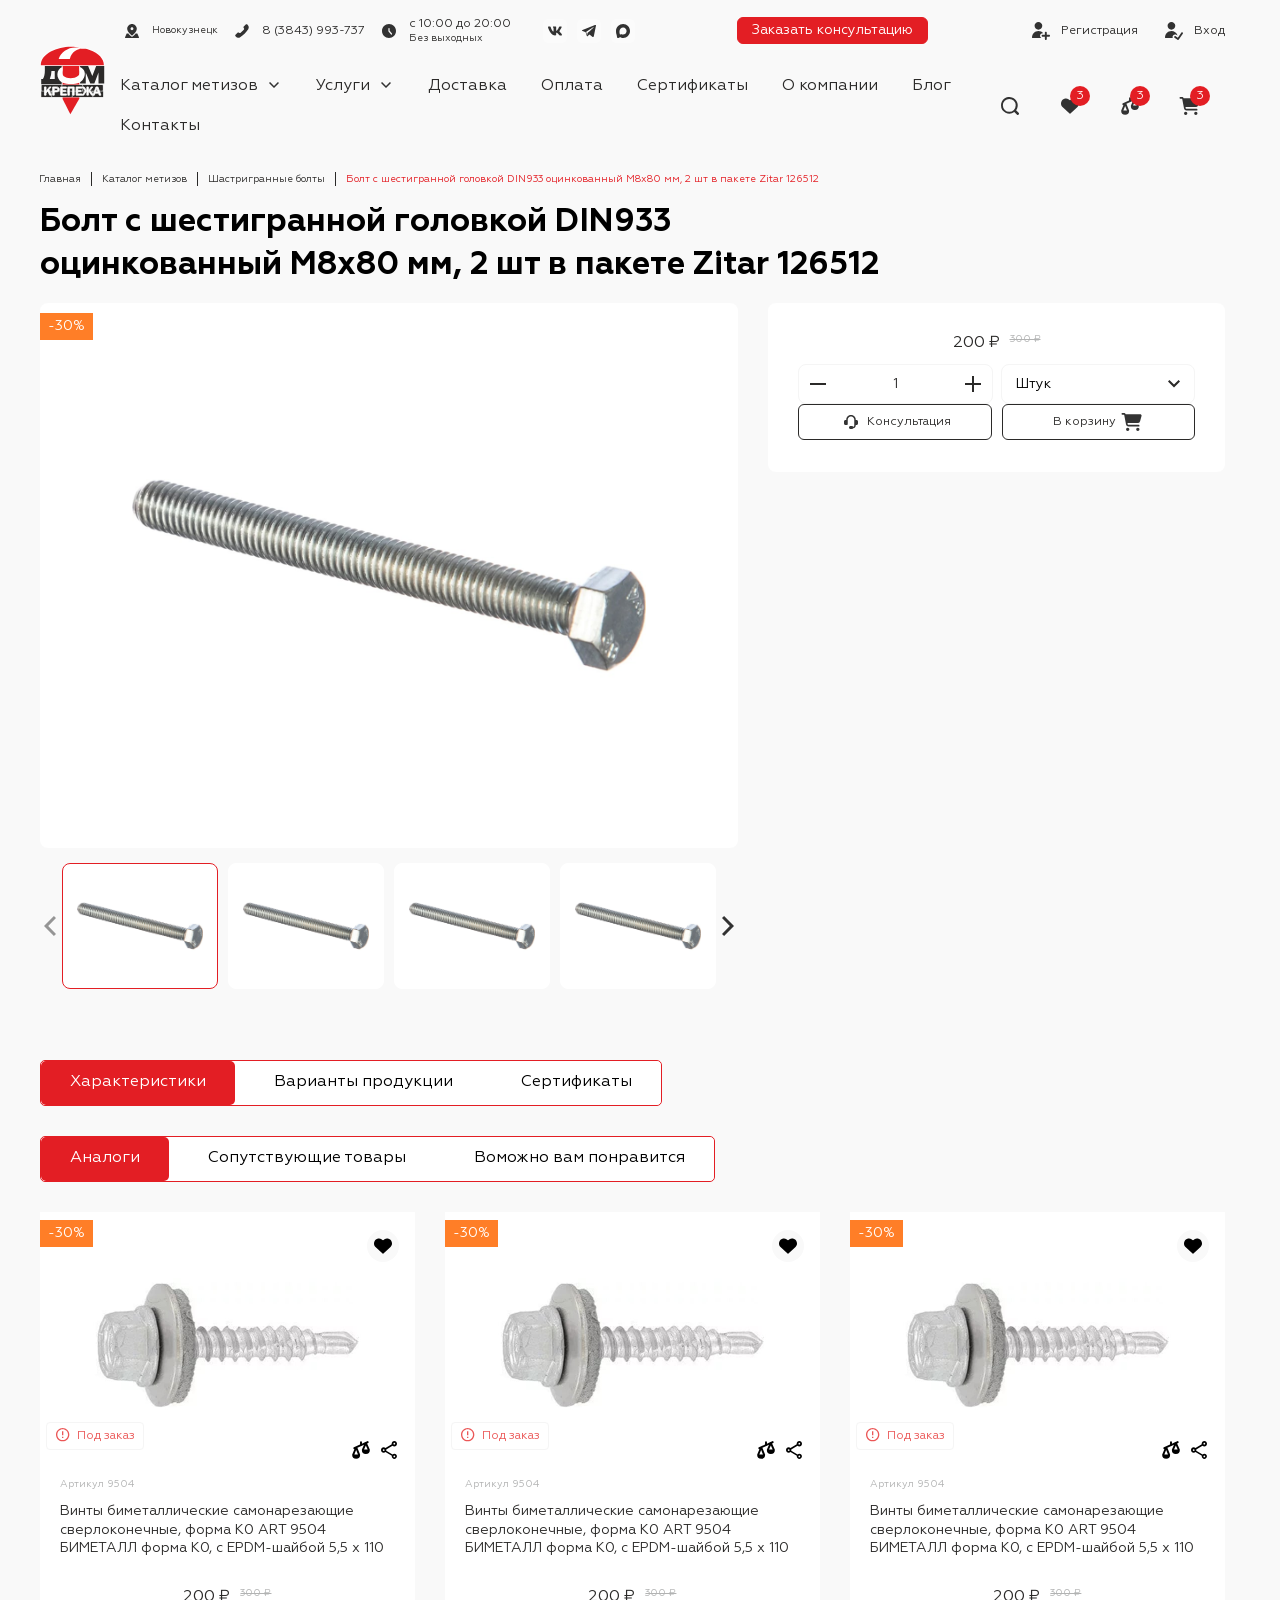
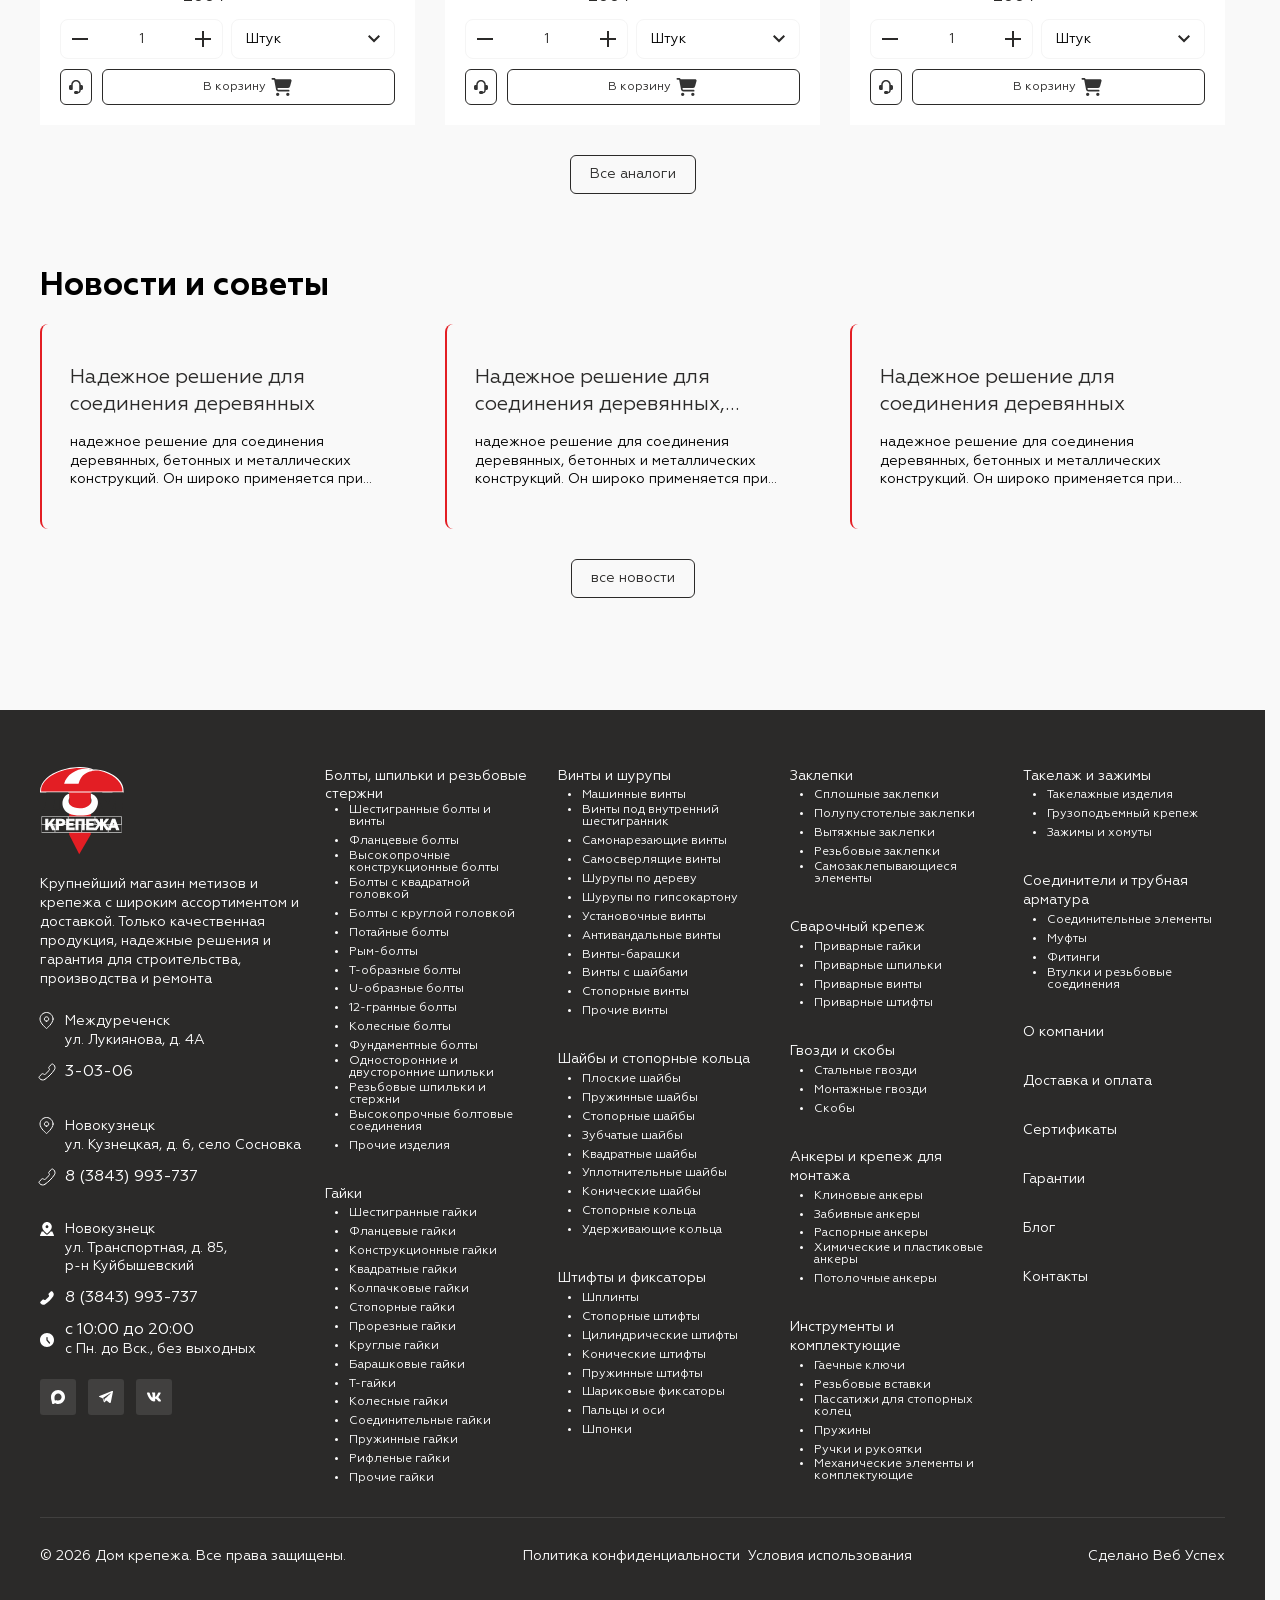
==== card.html @ bb90e8ca "add" ====
<!DOCTYPE html>
<html lang="ru">
    <head>
        <title>Главная</title>
        <meta http-equiv="X-UA-Compatible" content="IE=edge" />
        <meta charset="utf-8" />
        <meta name="keywords" content="" />
        <meta name="description" content="" />
        <meta name="author" content="" />
        <meta name="viewport" content="width=device-width, initial-scale=1.0" />
        <link rel="stylesheet" href="./css/reset.css" />
        <link rel="stylesheet" href="./css/fancybox.css" />
        <link rel="stylesheet" href="./css/swiper-bundle.min.css" />
        <link rel="stylesheet" href="./css/nouislider.min.css" />

        <script src="./js/nouislider.min.js" defer></script>
        <script src="./js/swiper-bundle.min.js" defer></script>
        <script src="./js/inputmask.min.js" defer></script>
        <script src="./js/filter.js" defer></script>
        <script src="./js/counter.js" defer></script>
        <script src="./js/fancybox.umd.js" defer></script>
        <script src="./js/scripts.js" defer></script>
        <link rel="stylesheet" href="./css/style.css" />
    </head>
    <body>
        <!-- wrap -->
        <div class="wrap">
            <!-- header -->
            <header class="header">
                <div class="inner-wrap">
                    <div class="logo-inner-wrap">
                        <a href="" class="logo">
                            <img src="./img/logo.svg" alt="" />
                        </a>
                    </div>
                    <div class="header-panel-wrap">
                        <div class="panel-top-wrap">
                            <div class="contacts-inner-wrap">
                                <div class="contact-wrap">
                                    <a href="" class="btn-contact">
                                        <div class="button-ico">
                                            <img
                                                src="data:image/svg+xml,%3csvg%20width='24'%20height='14'%20viewBox='-4%200%2024%2014'%20fill='none'%20xmlns='http://www.w3.org/2000/svg'%3e%3cpath%20fill-rule='evenodd'%20clip-rule='evenodd'%20d='M8.00013%200C10.6217%200%2012.8062%202.18456%2012.8062%204.8061C12.8062%205.66169%2012.5121%206.50548%2012.1011%207.26998C11.6885%208.03746%2011.1423%208.75405%2010.5997%209.36412C10.056%209.97539%209.50667%2010.49%209.07866%2010.8536C8.86488%2011.0352%208.67776%2011.1822%208.53349%2011.2863C8.46226%2011.3377%208.3955%2011.3829%208.33788%2011.4175C8.30984%2011.4343%208.27567%2011.4537%208.23934%2011.4705C8.22125%2011.4788%208.19523%2011.49%208.16418%2011.4999C8.13976%2011.5077%208.07871%2011.526%208.00013%2011.526C7.92086%2011.526%207.85933%2011.5074%207.83484%2011.4995C7.80363%2011.4894%207.7775%2011.4781%207.75939%2011.4697C7.72298%2011.4527%207.68878%2011.4332%207.66075%2011.4162C7.60315%2011.3813%207.53642%2011.3357%207.46522%2011.2839C7.32105%2011.1791%207.13401%2011.0311%206.92034%2010.8483C6.49255%2010.4825%205.94347%209.96523%205.40006%209.35232C4.85773%208.74064%204.31181%208.0234%203.89933%207.25772C3.48862%206.49532%203.19403%205.65498%203.19403%204.8061C3.19403%202.18456%205.37859%200%208.00013%200ZM8.00013%206.24146C7.2074%206.24146%206.56476%205.59883%206.56476%204.8061C6.56476%204.01337%207.2074%203.37073%208.00013%203.37073C8.79286%203.37073%209.43549%204.01337%209.43549%204.8061C9.43549%205.59883%208.79286%206.24146%208.00013%206.24146ZM11.0993%2010.1571C11.2838%209.94972%2011.4684%209.73242%2011.6496%209.50667H12.0713H12.9927C13.1927%209.50667%2013.3735%209.62587%2013.4523%209.80971L14.95%2013.3045C15.0162%2013.459%2015.0004%2013.6364%2014.9079%2013.7767C14.8154%2013.917%2014.6585%2014.0014%2014.4905%2014.0014H1.50977C1.3417%2014.0014%201.18487%2013.917%201.09235%2013.7767C0.999825%2013.6364%200.983988%2013.459%201.0502%2013.3045L2.54796%209.80971C2.62675%209.62587%202.80752%209.50667%203.00754%209.50667H3.92887H4.36287C4.53994%209.72715%204.7202%209.93965%204.90029%2010.1427C5.56182%2010.8889%206.23036%2011.5188%206.75083%2011.9638C7.01085%2012.1862%207.23751%2012.3655%207.41111%2012.4917C7.497%2012.5542%207.57588%2012.608%207.64264%2012.6484C7.67525%2012.6682%207.71328%2012.6898%207.75272%2012.7082C7.77236%2012.7174%207.79979%2012.7292%207.8321%2012.7396C7.85771%2012.7479%207.92013%2012.7667%208.00007%2012.7667C8.07934%2012.7667%208.14128%2012.7482%208.1668%2012.7401C8.19896%2012.7298%208.22629%2012.7181%208.24589%2012.709C8.28526%2012.6908%208.32326%2012.6694%208.35588%2012.6498C8.42266%2012.6097%208.50155%2012.5563%208.5875%2012.4943C8.76119%2012.369%208.98795%2012.191%209.24807%2011.97C9.76874%2011.5277%2010.4376%2010.9011%2011.0993%2010.1571Z'%20fill='%23E31E24'/%3e%3c/svg%3e"
                                                alt=""
                                            />
                                        </div>
                                        <div class="button-title button-title-small">
                                            Новокузнецк
                                            <span class="button-title-info">
                                                ул. Транспортная, д. 85, р-н Куйбышевский
                                            </span>
                                        </div>
                                    </a>
                                </div>
                                <div class="contact-wrap">
                                    <a href="tel:83843993737" class="btn-contact">
                                        <div class="button-ico">
                                            <img
                                                src="data:image/svg+xml,%3csvg%20width='24'%20height='24'%20viewBox='-4%20-4%2024%2024'%20fill='none'%20xmlns='http://www.w3.org/2000/svg'%3e%3cg%20clip-path='url(%23clip0_86_3710)'%3e%3cpath%20d='M6.16951%2014.2407C5.52896%2014.654%204.76565%2014.8341%204.00793%2014.7507C3.25021%2014.6674%202.54429%2014.3257%202.00888%2013.7831L1.54081%2013.3254C1.3356%2013.1155%201.2207%2012.8336%201.2207%2012.5401C1.2207%2012.2465%201.3356%2011.9646%201.54081%2011.7547L3.52751%209.78885C3.73565%209.58429%204.0158%209.46967%204.30763%209.46967C4.59946%209.46967%204.87961%209.58429%205.08775%209.78885C5.29765%209.99405%205.57953%2010.1089%205.87307%2010.1089C6.16661%2010.1089%206.44849%209.99405%206.65839%209.78885L9.77886%206.66837C9.88296%206.56579%209.96562%206.44353%2010.022%206.30871C10.0785%206.17389%2010.1075%206.0292%2010.1075%205.88305C10.1075%205.7369%2010.0785%205.59221%2010.022%205.45739C9.96562%205.32257%209.88296%205.20032%209.77886%205.09773C9.57431%204.88959%209.45969%204.60944%209.45969%204.31761C9.45969%204.02579%209.57431%203.74563%209.77886%203.53749L11.7551%201.56119C11.965%201.35599%2012.2469%201.24109%2012.5405%201.24109C12.834%201.24109%2013.1159%201.35599%2013.3258%201.56119L13.7834%202.02927C14.326%202.56468%2014.6677%203.27059%2014.7511%204.02831C14.8344%204.78603%2014.6544%205.54934%2014.2411%206.1899C12.0879%209.36314%209.3483%2012.0957%206.16951%2014.2407Z'%20fill='%23E31E24'/%3e%3c/g%3e%3cdefs%3e%3cclipPath%20id='clip0_86_3710'%3e%3crect%20width='14'%20height='14'%20fill='white'%20transform='translate(1%201)'/%3e%3c/clipPath%3e%3c/defs%3e%3c/svg%3e"
                                                alt=""
                                            />
                                        </div>
                                        <div class="button-title">8 (3843) 993-737</div>
                                    </a>
                                </div>
                                <div class="contact-wrap cnt-shedule">
                                    <a href="" class="btn-contact">
                                        <div class="button-ico">
                                            <img
                                                src="data:image/svg+xml,%3csvg%20width='24'%20height='24'%20viewBox='-4%20-4%2024%2024'%20fill='none'%20xmlns='http://www.w3.org/2000/svg'%3e%3cg%20clip-path='url(%23clip0_86_3716)'%3e%3cpath%20fill-rule='evenodd'%20clip-rule='evenodd'%20d='M8%2015C11.866%2015%2015%2011.866%2015%208C15%204.13401%2011.866%201%208%201C4.13401%201%201%204.13401%201%208C1%2011.866%204.13401%2015%208%2015ZM8.625%205.5C8.625%205.15482%208.34518%204.875%208%204.875C7.65482%204.875%207.375%205.15482%207.375%205.5V8C7.375%208.14621%207.42626%208.28779%207.51986%208.40012L10.0199%2011.4001C10.2408%2011.6653%2010.6349%2011.7011%2010.9001%2011.4801C11.1653%2011.2592%2011.2011%2010.8651%2010.9801%2010.5999L8.625%207.77372V5.5Z'%20fill='%23E31E24'/%3e%3c/g%3e%3cdefs%3e%3cclipPath%20id='clip0_86_3716'%3e%3crect%20width='14'%20height='14'%20fill='white'%20transform='translate(1%201)'/%3e%3c/clipPath%3e%3c/defs%3e%3c/svg%3e"
                                                alt=""
                                            />
                                        </div>
                                        <div class="button-title">
                                            с 10:00 до 20:00
                                            <span class="button-title-info">Без выходных</span>
                                        </div>
                                    </a>
                                </div>
                                <div class="soc-wrap">
                                    <a href="" class="btn-action-ico button-soc">
                                        <img
                                            src="data:image/svg+xml,%3csvg%20width='24'%20height='24'%20viewBox='0%200%2024%2024'%20fill='none'%20xmlns='http://www.w3.org/2000/svg'%3e%3cpath%20fill-rule='evenodd'%20clip-rule='evenodd'%20d='M18.6788%208.1094C18.7762%207.75816%2018.6788%207.5%2018.2156%207.5H16.684C16.2945%207.5%2016.1151%207.72299%2016.0177%207.96895C16.0177%207.96895%2015.2388%2010.0239%2014.1354%2011.3587C13.7784%2011.7452%2013.6162%2011.868%2013.4214%2011.868C13.3241%2011.868%2013.1832%2011.7452%2013.1832%2011.3939V8.1094C13.1832%207.68782%2013.0702%207.5%2012.7456%207.5H10.3387C10.0954%207.5%209.94906%207.69563%209.94906%207.88108C9.94906%208.28075%2010.5007%208.37288%2010.5575%209.49693V11.9384C10.5575%2012.4737%2010.4683%2012.5708%2010.2735%2012.5708C9.75433%2012.5708%208.49141%2010.5065%207.74223%208.14457C7.59542%207.68545%207.44817%207.5%207.05673%207.5H5.52512C5.08752%207.5%205%207.72299%205%207.96895C5%208.40805%205.51932%2010.5861%207.41775%2013.4665C8.68352%2015.4335%2010.4665%2016.5%2012.0892%2016.5C13.0628%2016.5%2013.1832%2016.2632%2013.1832%2015.8552V14.3684C13.1832%2013.8947%2013.2754%2013.8002%2013.5836%2013.8002C13.8109%2013.8002%2014.2003%2013.9232%2015.109%2014.8716C16.1475%2015.9955%2016.3186%2016.5%2016.9028%2016.5H18.4344C18.872%2016.5%2019.0908%2016.2632%2018.9645%2015.7957C18.8265%2015.3299%2018.3307%2014.6542%2017.6727%2013.8529C17.3158%2013.3962%2016.7802%2012.9044%2016.6181%2012.6585C16.3909%2012.3424%2016.4558%2012.2019%2016.6181%2011.921C16.6181%2011.921%2018.4841%209.07559%2018.6788%208.10951V8.1094Z'%20fill='%23E31E24'/%3e%3c/svg%3e"
                                            alt=""
                                        />
                                    </a>
                                    <a href="" class="btn-action-ico button-soc">
                                        <img
                                            src="data:image/svg+xml,%3csvg%20width='24'%20height='24'%20viewBox='0%200%2024%2024'%20fill='none'%20xmlns='http://www.w3.org/2000/svg'%3e%3cpath%20d='M17.9689%206.09456C17.9811%206.08912%2018.9824%205.64521%2019.0001%206.39143L16.7804%2017.5399C16.7804%2017.5399%2016.4658%2018.3092%2015.6271%2017.9422L12.4815%2015.5311L10.4552%2017.366C10.4506%2017.3695%2010.2953%2017.4866%2010.1231%2017.4178C10.1231%2017.4178%209.96583%2017.4005%209.79112%2016.8241C9.5989%2016.2299%208.65537%2013.1366%208.65537%2013.1366L5.52744%2012.0887C5.52744%2012.0887%205.05545%2011.9137%205.00303%2011.5467C4.95061%2011.1798%205.54502%2010.9705%205.54502%2010.9705L17.9689%206.09456ZM16.589%208.36604C16.6058%208.10697%2016.1765%208.36159%2016.169%208.36604L9.30186%2012.7352C9.19709%2012.8051%209.16243%2012.9272%209.19737%2013.0321L10.0187%2015.7235C10.0714%2015.8802%2010.2981%2015.8627%2010.3331%2015.6883L10.5255%2014.0457C10.5255%2013.9759%2010.56%2013.9235%2010.6124%2013.8885C11.2764%2013.2944%2016.2221%208.85601%2016.4317%208.64632C16.653%208.40804%2016.5922%208.3679%2016.589%208.36604Z'%20fill='%23E31E24'/%3e%3c/svg%3e"
                                            alt=""
                                        />
                                    </a>
                                    <a href="" class="btn-action-ico button-soc">
                                        <img
                                            src="data:image/svg+xml,%3csvg%20width='24'%20height='24'%20viewBox='0%200%2024%2024'%20fill='none'%20xmlns='http://www.w3.org/2000/svg'%3e%3cpath%20fill-rule='evenodd'%20clip-rule='evenodd'%20d='M12.1504%2018.96C10.7765%2018.96%2010.138%2018.7586%209.02816%2017.9528C8.32616%2018.8593%206.10315%2019.5677%206.00621%2018.3557C6.00621%2017.4459%205.80563%2016.677%205.57832%2015.8377C5.30754%2014.8036%205%2013.652%205%2011.9834C5%207.99815%208.25596%205%2012.1136%205C15.9747%205%2019%208.14588%2019%2012.0203C19.0129%2015.8348%2015.9484%2018.9397%2012.1504%2018.96ZM12.2072%208.44469C10.3285%208.34732%208.86436%209.65335%208.5401%2011.7014C8.27267%2013.3968%208.74736%2015.4616%209.15185%2015.5691C9.34574%2015.6161%209.8338%2015.2199%2010.138%2014.9144C10.641%2015.2634%2011.2268%2015.473%2011.8362%2015.5221C13.7828%2015.6161%2015.4461%2014.1277%2015.5769%2012.1748C15.6529%2010.2177%2014.1541%208.56004%2012.2072%208.44805L12.2072%208.44469Z'%20fill='%23E31E24'/%3e%3c/svg%3e"
                                            alt=""
                                        />
                                    </a>
                                </div>
                            </div>
                            <div class="order-inner-wrap">
                                <a href="" class="btn button-att">
                                    <div class="button-title">Заказать консультацию</div>
                                </a>
                            </div>
                            <div class="auth-inner-wrap">
                                <div class="auth-wrap">
                                    <a href="" class="btn-auth">
                                        <div class="button-ico">
                                            <img
                                                src="data:image/svg+xml,%3csvg%20width='24'%20height='24'%20viewBox='-3%20-3%2024%2024'%20fill='none'%20xmlns='http://www.w3.org/2000/svg'%3e%3cg%20clip-path='url(%23clip0_86_3737)'%3e%3cpath%20fill-rule='evenodd'%20clip-rule='evenodd'%20d='M10.2857%203.85714C10.2857%205.98738%208.55881%207.71429%206.42857%207.71429C4.29834%207.71429%202.57143%205.98738%202.57143%203.85714C2.57143%201.72691%204.29834%200%206.42857%200C8.55881%200%2010.2857%201.72691%2010.2857%203.85714ZM13.8214%209.64286C14.354%209.64286%2014.7857%2010.0746%2014.7857%2010.6071V12.8571H17.0357C17.5683%2012.8571%2018%2013.2889%2018%2013.8214C18%2014.354%2017.5683%2014.7857%2017.0357%2014.7857H14.7857V17.0357C14.7857%2017.5683%2014.354%2018%2013.8214%2018C13.2889%2018%2012.8571%2017.5683%2012.8571%2017.0357V14.7857H10.6071C10.0746%2014.7857%209.64286%2014.354%209.64286%2013.8214C9.64286%2013.2889%2010.0746%2012.8571%2010.6071%2012.8571H12.8571V10.6071C12.8571%2010.0746%2013.2889%209.64286%2013.8214%209.64286ZM6.42857%208.99996C8.34862%208.99996%2010.0721%209.84171%2011.25%2011.1763V11.25H10.6071C9.18698%2011.25%208.03571%2012.4013%208.03571%2013.8214C8.03571%2014.7896%208.57073%2015.6327%209.36122%2016.0714H0.642857C0.287817%2016.0714%200%2015.7836%200%2015.4286C0%2011.8781%202.87817%208.99996%206.42857%208.99996Z'%20fill='%23E31E24'/%3e%3c/g%3e%3cdefs%3e%3cclipPath%20id='clip0_86_3737'%3e%3crect%20width='18'%20height='18'%20fill='white'/%3e%3c/clipPath%3e%3c/defs%3e%3c/svg%3e"
                                                alt=""
                                            />
                                        </div>
                                        <div class="button-title">Регистрация</div>
                                    </a>
                                </div>
                                <div class="auth-wrap">
                                    <a href="" class="btn-auth">
                                        <div class="button-ico">
                                            <img
                                                src="data:image/svg+xml,%3csvg%20width='24'%20height='24'%20viewBox='-3%20-3%2024%2024'%20fill='none'%20xmlns='http://www.w3.org/2000/svg'%3e%3cg%20clip-path='url(%23clip0_86_3742)'%3e%3cpath%20fill-rule='evenodd'%20clip-rule='evenodd'%20d='M10.2857%203.85714C10.2857%205.98738%208.55881%207.71429%206.42857%207.71429C4.29834%207.71429%202.57143%205.98738%202.57143%203.85714C2.57143%201.72691%204.29834%200%206.42857%200C8.55881%200%2010.2857%201.72691%2010.2857%203.85714ZM7.77974%2016.0714H0.642857C0.287817%2016.0714%200%2015.7836%200%2015.4286C0%2011.8781%202.87817%208.99996%206.42857%208.99996C9.24026%208.99996%2011.6304%2010.805%2012.5032%2013.3196L12.4054%2013.4625L11.6328%2012.9425C10.4986%2012.1262%208.91481%2012.3652%208.07339%2013.4884C7.49591%2014.2595%207.41645%2015.2488%207.77974%2016.0714ZM17.8074%2011.8282C18.1266%2011.4019%2018.04%2010.7976%2017.6138%2010.4783C17.1876%2010.159%2016.5831%2010.2457%2016.2639%2010.6719L12.8306%2015.6858L10.7095%2014.2583C10.2832%2013.9389%209.67886%2014.0257%209.35958%2014.4519C9.04028%2014.8782%209.12698%2015.4826%209.55322%2015.8018L12.4461%2017.8075C12.6508%2017.9609%2012.9079%2018.0266%2013.1611%2017.9902C13.4142%2017.954%2013.6426%2017.8186%2013.796%2017.6139L17.8074%2011.8282Z'%20fill='%23E31E24'/%3e%3c/g%3e%3cdefs%3e%3cclipPath%20id='clip0_86_3742'%3e%3crect%20width='18'%20height='18'%20fill='white'/%3e%3c/clipPath%3e%3c/defs%3e%3c/svg%3e"
                                                alt=""
                                            />
                                        </div>
                                        <div class="button-title">Вход</div>
                                    </a>
                                </div>
                            </div>
                        </div>
                        <div class="panel-main-wrap">
                            <div class="popup-menu-wrap menu-inner-wrap js-popup-wrap">
                                <a href="" class="btn-popup btn-popup-menu js-btn-popup-toggle">
                                    <div class="button-title">Меню</div>
                                    <div class="button-ico">
                                        <img
                                            src="data:image/svg+xml,%3csvg%20width='24'%20height='25'%20viewBox='0%200%2024%2025'%20fill='none'%20xmlns='http://www.w3.org/2000/svg'%3e%3cpath%20fill-rule='evenodd'%20clip-rule='evenodd'%20d='M22%207.04823V5.03445H2V7.04823H22ZM22%2011.0758V13.0896H2V11.0758H22ZM22%2017.1171V19.1309H2V17.1171H22Z'%20fill='%23E31E24'/%3e%3c/svg%3e"
                                            alt=""
                                        />
                                    </div>
                                </a>
                                <div class="menu-content-block js-popup-block">
                                    <a href="" class="btn-popup-close btn-action-ico ico-close js-btn-popup-close"></a>
                                    <div class="menu-list-wrap">
                                        <ul class="menu menu-main">
                                            <li>
                                                <a href="" class="btn-menu">
                                                    <div class="button-title">Каталог метизов</div>
                                                </a>
                                                <ul class="menu">
                                                    <li>
                                                        <a href="" class="btn-action-catalog">
                                                            <div class="button-ico">
                                                                <img src="./img/menu01.svg" alt="" />
                                                            </div>
                                                            <div class="button-title">
                                                                Болты
                                                                <span class="button-title-info">125</span>
                                                            </div>
                                                        </a>
                                                    </li>
                                                    <li>
                                                        <a href="" class="btn-action-catalog">
                                                            <div class="button-ico">
                                                                <img src="./img/menu02.svg" alt="" />
                                                            </div>
                                                            <div class="button-title">
                                                                Гайки
                                                                <span class="button-title-info">125</span>
                                                            </div>
                                                        </a>
                                                    </li>
                                                    <li>
                                                        <a href="" class="btn-action-catalog">
                                                            <div class="button-ico">
                                                                <img src="./img/menu03.svg" alt="" />
                                                            </div>
                                                            <div class="button-title">
                                                                Шурупы
                                                                <span class="button-title-info">125</span>
                                                            </div>
                                                        </a>
                                                    </li>
                                                    <li>
                                                        <a href="" class="btn-action-catalog">
                                                            <div class="button-ico">
                                                                <img src="./img/menu04.svg" alt="" />
                                                            </div>
                                                            <div class="button-title">
                                                                Шайбы и стопорные кольца
                                                                <span class="button-title-info">125</span>
                                                            </div>
                                                        </a>
                                                    </li>
                                                    <li>
                                                        <a href="" class="btn-action-catalog">
                                                            <div class="button-ico">
                                                                <img src="./img/menu05.svg" alt="" />
                                                            </div>
                                                            <div class="button-title">
                                                                Штифты
                                                                <span class="button-title-info">125</span>
                                                            </div>
                                                        </a>
                                                    </li>
                                                    <li>
                                                        <a href="" class="btn-action-catalog">
                                                            <div class="button-ico">
                                                                <img src="./img/menu06.svg" alt="" />
                                                            </div>
                                                            <div class="button-title">
                                                                Заклепки
                                                                <span class="button-title-info">125</span>
                                                            </div>
                                                        </a>
                                                    </li>
                                                    <li>
                                                        <a href="" class="btn-action-catalog">
                                                            <div class="button-ico">
                                                                <img src="./img/menu07.svg" alt="" />
                                                            </div>
                                                            <div class="button-title">
                                                                Вставки
                                                                <span class="button-title-info">125</span>
                                                            </div>
                                                        </a>
                                                    </li>
                                                    <li>
                                                        <a href="" class="btn-action-catalog">
                                                            <div class="button-ico">
                                                                <img src="./img/menu08.svg" alt="" />
                                                            </div>
                                                            <div class="button-title">
                                                                Гвозди
                                                                <span class="button-title-info">125</span>
                                                            </div>
                                                        </a>
                                                    </li>
                                                    <li>
                                                        <a href="" class="btn-action-catalog">
                                                            <div class="button-ico">
                                                                <img src="./img/menu09.svg" alt="" />
                                                            </div>
                                                            <div class="button-title">
                                                                Инструменты
                                                                <span class="button-title-info">125</span>
                                                            </div>
                                                        </a>
                                                    </li>
                                                    <li>
                                                        <a href="" class="btn-action-catalog">
                                                            <div class="button-ico">
                                                                <img src="./img/menu10.svg" alt="" />
                                                            </div>
                                                            <div class="button-title">
                                                                Штифты и ключи
                                                                <span class="button-title-info">125</span>
                                                            </div>
                                                        </a>
                                                    </li>
                                                    <li>
                                                        <a href="" class="btn-action-catalog">
                                                            <div class="button-ico">
                                                                <img src="./img/menu11.svg" alt="" />
                                                            </div>
                                                            <div class="button-title">
                                                                Анкера
                                                                <span class="button-title-info">125</span>
                                                            </div>
                                                        </a>
                                                    </li>
                                                    <li>
                                                        <a href="" class="btn-action-catalog">
                                                            <div class="button-ico">
                                                                <img src="./img/menu12.svg" alt="" />
                                                            </div>
                                                            <div class="button-title">
                                                                Фитинги для труб
                                                                <span class="button-title-info">125</span>
                                                            </div>
                                                        </a>
                                                    </li>
                                                    <li>
                                                        <a href="" class="btn-action-catalog">
                                                            <div class="button-ico">
                                                                <img src="./img/menu13.svg" alt="" />
                                                            </div>
                                                            <div class="button-title">
                                                                Зажимы
                                                                <span class="button-title-info">125</span>
                                                            </div>
                                                        </a>
                                                    </li>
                                                    <li>
                                                        <a href="" class="btn-action-catalog">
                                                            <div class="button-ico">
                                                                <img src="./img/menu14.svg" alt="" />
                                                            </div>
                                                            <div class="button-title">
                                                                Резьбовые стержни
                                                                <span class="button-title-info">125</span>
                                                            </div>
                                                        </a>
                                                    </li>
                                                    <li>
                                                        <a href="" class="btn-action-catalog">
                                                            <div class="button-ico">
                                                                <img src="./img/menu15.svg" alt="" />
                                                            </div>
                                                            <div class="button-title">
                                                                Шпильки
                                                                <span class="button-title-info">125</span>
                                                            </div>
                                                        </a>
                                                    </li>
                                                    <li>
                                                        <a href="" class="btn-action-catalog">
                                                            <div class="button-ico">
                                                                <img src="./img/menu16.svg" alt="" />
                                                            </div>
                                                            <div class="button-title">
                                                                Такелаж
                                                                <span class="button-title-info">125</span>
                                                            </div>
                                                        </a>
                                                    </li>
                                                    <li>
                                                        <a href="" class="btn-action-catalog">
                                                            <div class="button-ico">
                                                                <img src="./img/menu17.svg" alt="" />
                                                            </div>
                                                            <div class="button-title">
                                                                Инженерные детали
                                                                <span class="button-title-info">125</span>
                                                            </div>
                                                        </a>
                                                    </li>
                                                    <li>
                                                        <a href="" class="btn-action-catalog">
                                                            <div class="button-ico">
                                                                <img src="./img/menu18.svg" alt="" />
                                                            </div>
                                                            <div class="button-title">
                                                                Перфорированный крипеж
                                                                <span class="button-title-info">125</span>
                                                            </div>
                                                        </a>
                                                    </li>
                                                    <li>
                                                        <a href="" class="btn-action-catalog">
                                                            <div class="button-ico">
                                                                <img src="./img/menu19.svg" alt="" />
                                                            </div>
                                                            <div class="button-title">
                                                                Дюбеля
                                                                <span class="button-title-info">125</span>
                                                            </div>
                                                        </a>
                                                    </li>
                                                    <li>
                                                        <a href="" class="btn-action-catalog">
                                                            <div class="button-ico">
                                                                <img src="./img/menu20.svg" alt="" />
                                                            </div>
                                                            <div class="button-title">
                                                                Гвозди
                                                                <span class="button-title-info">125</span>
                                                            </div>
                                                        </a>
                                                    </li>
                                                    <li>
                                                        <a href="" class="btn-action-catalog">
                                                            <div class="button-ico">
                                                                <img src="./img/menu21.svg" alt="" />
                                                            </div>
                                                            <div class="button-title">
                                                                Скобы
                                                                <span class="button-title-info">125</span>
                                                            </div>
                                                        </a>
                                                    </li>
                                                </ul>
                                            </li>
                                            <li>
                                                <a href="" class="btn-menu">
                                                    <div class="button-title">Услуги</div>
                                                </a>
                                                <ul class="menu">
                                                    <li>
                                                        <a href="" class="btn-action-catalog">
                                                            <div class="button-title">Услуга 1</div>
                                                        </a>
                                                    </li>
                                                    <li>
                                                        <a href="" class="btn-action-catalog">
                                                            <div class="button-title">Услуга 2</div>
                                                        </a>
                                                    </li>
                                                    <li>
                                                        <a href="" class="btn-action-catalog">
                                                            <div class="button-title">Услуга 3</div>
                                                        </a>
                                                    </li>
                                                </ul>
                                            </li>
                                            <li>
                                                <a href="" class="btn-menu">
                                                    <div class="button-title">Доставка</div>
                                                </a>
                                            </li>
                                            <li>
                                                <a href="" class="btn-menu">
                                                    <div class="button-title">Оплата</div>
                                                </a>
                                            </li>
                                            <li>
                                                <a href="" class="btn-menu">
                                                    <div class="button-title">Сертификаты</div>
                                                </a>
                                            </li>
                                            <li>
                                                <a href="" class="btn-menu">
                                                    <div class="button-title">О компании</div>
                                                </a>
                                            </li>
                                            <li>
                                                <a href="" class="btn-menu">
                                                    <div class="button-title">Блог</div>
                                                </a>
                                            </li>
                                            <li>
                                                <a href="" class="btn-menu">
                                                    <div class="button-title">Контакты</div>
                                                </a>
                                            </li>
                                        </ul>
                                    </div>
                                    <div class="contacts-inner-wrap">
                                        <div class="contact-wrap">
                                            <a href="" class="btn-contact">
                                                <div class="button-ico">
                                                    <img
                                                        src="data:image/svg+xml,%3csvg%20width='24'%20height='14'%20viewBox='-4%200%2024%2014'%20fill='none'%20xmlns='http://www.w3.org/2000/svg'%3e%3cpath%20fill-rule='evenodd'%20clip-rule='evenodd'%20d='M8.00013%200C10.6217%200%2012.8062%202.18456%2012.8062%204.8061C12.8062%205.66169%2012.5121%206.50548%2012.1011%207.26998C11.6885%208.03746%2011.1423%208.75405%2010.5997%209.36412C10.056%209.97539%209.50667%2010.49%209.07866%2010.8536C8.86488%2011.0352%208.67776%2011.1822%208.53349%2011.2863C8.46226%2011.3377%208.3955%2011.3829%208.33788%2011.4175C8.30984%2011.4343%208.27567%2011.4537%208.23934%2011.4705C8.22125%2011.4788%208.19523%2011.49%208.16418%2011.4999C8.13976%2011.5077%208.07871%2011.526%208.00013%2011.526C7.92086%2011.526%207.85933%2011.5074%207.83484%2011.4995C7.80363%2011.4894%207.7775%2011.4781%207.75939%2011.4697C7.72298%2011.4527%207.68878%2011.4332%207.66075%2011.4162C7.60315%2011.3813%207.53642%2011.3357%207.46522%2011.2839C7.32105%2011.1791%207.13401%2011.0311%206.92034%2010.8483C6.49255%2010.4825%205.94347%209.96523%205.40006%209.35232C4.85773%208.74064%204.31181%208.0234%203.89933%207.25772C3.48862%206.49532%203.19403%205.65498%203.19403%204.8061C3.19403%202.18456%205.37859%200%208.00013%200ZM8.00013%206.24146C7.2074%206.24146%206.56476%205.59883%206.56476%204.8061C6.56476%204.01337%207.2074%203.37073%208.00013%203.37073C8.79286%203.37073%209.43549%204.01337%209.43549%204.8061C9.43549%205.59883%208.79286%206.24146%208.00013%206.24146ZM11.0993%2010.1571C11.2838%209.94972%2011.4684%209.73242%2011.6496%209.50667H12.0713H12.9927C13.1927%209.50667%2013.3735%209.62587%2013.4523%209.80971L14.95%2013.3045C15.0162%2013.459%2015.0004%2013.6364%2014.9079%2013.7767C14.8154%2013.917%2014.6585%2014.0014%2014.4905%2014.0014H1.50977C1.3417%2014.0014%201.18487%2013.917%201.09235%2013.7767C0.999825%2013.6364%200.983988%2013.459%201.0502%2013.3045L2.54796%209.80971C2.62675%209.62587%202.80752%209.50667%203.00754%209.50667H3.92887H4.36287C4.53994%209.72715%204.7202%209.93965%204.90029%2010.1427C5.56182%2010.8889%206.23036%2011.5188%206.75083%2011.9638C7.01085%2012.1862%207.23751%2012.3655%207.41111%2012.4917C7.497%2012.5542%207.57588%2012.608%207.64264%2012.6484C7.67525%2012.6682%207.71328%2012.6898%207.75272%2012.7082C7.77236%2012.7174%207.79979%2012.7292%207.8321%2012.7396C7.85771%2012.7479%207.92013%2012.7667%208.00007%2012.7667C8.07934%2012.7667%208.14128%2012.7482%208.1668%2012.7401C8.19896%2012.7298%208.22629%2012.7181%208.24589%2012.709C8.28526%2012.6908%208.32326%2012.6694%208.35588%2012.6498C8.42266%2012.6097%208.50155%2012.5563%208.5875%2012.4943C8.76119%2012.369%208.98795%2012.191%209.24807%2011.97C9.76874%2011.5277%2010.4376%2010.9011%2011.0993%2010.1571Z'%20fill='%23E31E24'/%3e%3c/svg%3e"
                                                        alt=""
                                                    />
                                                </div>
                                                <div class="button-title button-title-small">
                                                    Новокузнецк
                                                    <span class="button-title-info">
                                                        ул. Транспортная, д. 85, р-н Куйбышевский
                                                    </span>
                                                </div>
                                            </a>
                                        </div>
                                        <div class="contact-wrap">
                                            <a href="tel:83843993737" class="btn-contact">
                                                <div class="button-ico">
                                                    <img
                                                        src="data:image/svg+xml,%3csvg%20width='24'%20height='24'%20viewBox='-4%20-4%2024%2024'%20fill='none'%20xmlns='http://www.w3.org/2000/svg'%3e%3cg%20clip-path='url(%23clip0_86_3710)'%3e%3cpath%20d='M6.16951%2014.2407C5.52896%2014.654%204.76565%2014.8341%204.00793%2014.7507C3.25021%2014.6674%202.54429%2014.3257%202.00888%2013.7831L1.54081%2013.3254C1.3356%2013.1155%201.2207%2012.8336%201.2207%2012.5401C1.2207%2012.2465%201.3356%2011.9646%201.54081%2011.7547L3.52751%209.78885C3.73565%209.58429%204.0158%209.46967%204.30763%209.46967C4.59946%209.46967%204.87961%209.58429%205.08775%209.78885C5.29765%209.99405%205.57953%2010.1089%205.87307%2010.1089C6.16661%2010.1089%206.44849%209.99405%206.65839%209.78885L9.77886%206.66837C9.88296%206.56579%209.96562%206.44353%2010.022%206.30871C10.0785%206.17389%2010.1075%206.0292%2010.1075%205.88305C10.1075%205.7369%2010.0785%205.59221%2010.022%205.45739C9.96562%205.32257%209.88296%205.20032%209.77886%205.09773C9.57431%204.88959%209.45969%204.60944%209.45969%204.31761C9.45969%204.02579%209.57431%203.74563%209.77886%203.53749L11.7551%201.56119C11.965%201.35599%2012.2469%201.24109%2012.5405%201.24109C12.834%201.24109%2013.1159%201.35599%2013.3258%201.56119L13.7834%202.02927C14.326%202.56468%2014.6677%203.27059%2014.7511%204.02831C14.8344%204.78603%2014.6544%205.54934%2014.2411%206.1899C12.0879%209.36314%209.3483%2012.0957%206.16951%2014.2407Z'%20fill='%23E31E24'/%3e%3c/g%3e%3cdefs%3e%3cclipPath%20id='clip0_86_3710'%3e%3crect%20width='14'%20height='14'%20fill='white'%20transform='translate(1%201)'/%3e%3c/clipPath%3e%3c/defs%3e%3c/svg%3e"
                                                        alt=""
                                                    />
                                                </div>
                                                <div class="button-title">8 (3843) 993-737</div>
                                            </a>
                                        </div>
                                        <div class="contact-wrap cnt-shedule">
                                            <a href="" class="btn-contact">
                                                <div class="button-ico">
                                                    <img
                                                        src="data:image/svg+xml,%3csvg%20width='24'%20height='24'%20viewBox='-4%20-4%2024%2024'%20fill='none'%20xmlns='http://www.w3.org/2000/svg'%3e%3cg%20clip-path='url(%23clip0_86_3716)'%3e%3cpath%20fill-rule='evenodd'%20clip-rule='evenodd'%20d='M8%2015C11.866%2015%2015%2011.866%2015%208C15%204.13401%2011.866%201%208%201C4.13401%201%201%204.13401%201%208C1%2011.866%204.13401%2015%208%2015ZM8.625%205.5C8.625%205.15482%208.34518%204.875%208%204.875C7.65482%204.875%207.375%205.15482%207.375%205.5V8C7.375%208.14621%207.42626%208.28779%207.51986%208.40012L10.0199%2011.4001C10.2408%2011.6653%2010.6349%2011.7011%2010.9001%2011.4801C11.1653%2011.2592%2011.2011%2010.8651%2010.9801%2010.5999L8.625%207.77372V5.5Z'%20fill='%23E31E24'/%3e%3c/g%3e%3cdefs%3e%3cclipPath%20id='clip0_86_3716'%3e%3crect%20width='14'%20height='14'%20fill='white'%20transform='translate(1%201)'/%3e%3c/clipPath%3e%3c/defs%3e%3c/svg%3e"
                                                        alt=""
                                                    />
                                                </div>
                                                <div class="button-title">
                                                    с 10:00 до 20:00
                                                    <span class="button-title-info">Без выходных</span>
                                                </div>
                                            </a>
                                        </div>
                                        <div class="soc-wrap">
                                            <a href="" class="btn-action-ico button-soc">
                                                <img
                                                    src="data:image/svg+xml,%3csvg%20width='24'%20height='24'%20viewBox='0%200%2024%2024'%20fill='none'%20xmlns='http://www.w3.org/2000/svg'%3e%3cpath%20fill-rule='evenodd'%20clip-rule='evenodd'%20d='M18.6788%208.1094C18.7762%207.75816%2018.6788%207.5%2018.2156%207.5H16.684C16.2945%207.5%2016.1151%207.72299%2016.0177%207.96895C16.0177%207.96895%2015.2388%2010.0239%2014.1354%2011.3587C13.7784%2011.7452%2013.6162%2011.868%2013.4214%2011.868C13.3241%2011.868%2013.1832%2011.7452%2013.1832%2011.3939V8.1094C13.1832%207.68782%2013.0702%207.5%2012.7456%207.5H10.3387C10.0954%207.5%209.94906%207.69563%209.94906%207.88108C9.94906%208.28075%2010.5007%208.37288%2010.5575%209.49693V11.9384C10.5575%2012.4737%2010.4683%2012.5708%2010.2735%2012.5708C9.75433%2012.5708%208.49141%2010.5065%207.74223%208.14457C7.59542%207.68545%207.44817%207.5%207.05673%207.5H5.52512C5.08752%207.5%205%207.72299%205%207.96895C5%208.40805%205.51932%2010.5861%207.41775%2013.4665C8.68352%2015.4335%2010.4665%2016.5%2012.0892%2016.5C13.0628%2016.5%2013.1832%2016.2632%2013.1832%2015.8552V14.3684C13.1832%2013.8947%2013.2754%2013.8002%2013.5836%2013.8002C13.8109%2013.8002%2014.2003%2013.9232%2015.109%2014.8716C16.1475%2015.9955%2016.3186%2016.5%2016.9028%2016.5H18.4344C18.872%2016.5%2019.0908%2016.2632%2018.9645%2015.7957C18.8265%2015.3299%2018.3307%2014.6542%2017.6727%2013.8529C17.3158%2013.3962%2016.7802%2012.9044%2016.6181%2012.6585C16.3909%2012.3424%2016.4558%2012.2019%2016.6181%2011.921C16.6181%2011.921%2018.4841%209.07559%2018.6788%208.10951V8.1094Z'%20fill='%23E31E24'/%3e%3c/svg%3e"
                                                    alt=""
                                                />
                                            </a>
                                            <a href="" class="btn-action-ico button-soc">
                                                <img
                                                    src="data:image/svg+xml,%3csvg%20width='24'%20height='24'%20viewBox='0%200%2024%2024'%20fill='none'%20xmlns='http://www.w3.org/2000/svg'%3e%3cpath%20d='M17.9689%206.09456C17.9811%206.08912%2018.9824%205.64521%2019.0001%206.39143L16.7804%2017.5399C16.7804%2017.5399%2016.4658%2018.3092%2015.6271%2017.9422L12.4815%2015.5311L10.4552%2017.366C10.4506%2017.3695%2010.2953%2017.4866%2010.1231%2017.4178C10.1231%2017.4178%209.96583%2017.4005%209.79112%2016.8241C9.5989%2016.2299%208.65537%2013.1366%208.65537%2013.1366L5.52744%2012.0887C5.52744%2012.0887%205.05545%2011.9137%205.00303%2011.5467C4.95061%2011.1798%205.54502%2010.9705%205.54502%2010.9705L17.9689%206.09456ZM16.589%208.36604C16.6058%208.10697%2016.1765%208.36159%2016.169%208.36604L9.30186%2012.7352C9.19709%2012.8051%209.16243%2012.9272%209.19737%2013.0321L10.0187%2015.7235C10.0714%2015.8802%2010.2981%2015.8627%2010.3331%2015.6883L10.5255%2014.0457C10.5255%2013.9759%2010.56%2013.9235%2010.6124%2013.8885C11.2764%2013.2944%2016.2221%208.85601%2016.4317%208.64632C16.653%208.40804%2016.5922%208.3679%2016.589%208.36604Z'%20fill='%23E31E24'/%3e%3c/svg%3e"
                                                    alt=""
                                                />
                                            </a>
                                            <a href="" class="btn-action-ico button-soc">
                                                <img
                                                    src="data:image/svg+xml,%3csvg%20width='24'%20height='24'%20viewBox='0%200%2024%2024'%20fill='none'%20xmlns='http://www.w3.org/2000/svg'%3e%3cpath%20fill-rule='evenodd'%20clip-rule='evenodd'%20d='M12.1504%2018.96C10.7765%2018.96%2010.138%2018.7586%209.02816%2017.9528C8.32616%2018.8593%206.10315%2019.5677%206.00621%2018.3557C6.00621%2017.4459%205.80563%2016.677%205.57832%2015.8377C5.30754%2014.8036%205%2013.652%205%2011.9834C5%207.99815%208.25596%205%2012.1136%205C15.9747%205%2019%208.14588%2019%2012.0203C19.0129%2015.8348%2015.9484%2018.9397%2012.1504%2018.96ZM12.2072%208.44469C10.3285%208.34732%208.86436%209.65335%208.5401%2011.7014C8.27267%2013.3968%208.74736%2015.4616%209.15185%2015.5691C9.34574%2015.6161%209.8338%2015.2199%2010.138%2014.9144C10.641%2015.2634%2011.2268%2015.473%2011.8362%2015.5221C13.7828%2015.6161%2015.4461%2014.1277%2015.5769%2012.1748C15.6529%2010.2177%2014.1541%208.56004%2012.2072%208.44805L12.2072%208.44469Z'%20fill='%23E31E24'/%3e%3c/svg%3e"
                                                    alt=""
                                                />
                                            </a>
                                        </div>
                                    </div>
                                </div>
                            </div>
                            <div class="actions-inner-wrap">
                                <div class="search-wrap">
                                    <a href="" class="btn-action btn-action-ico ico-search"></a>
                                </div>
                                <div class="action-wrap">
                                    <a href="" class="btn-action btn-action-ico ico-fav" data-count="3"></a>
                                </div>
                                <div class="action-wrap">
                                    <a href="" class="btn-action btn-action-ico ico-compare" data-count="3"></a>
                                </div>
                                <div class="action-wrap">
                                    <a href="" class="btn-action btn-action-ico ico-cart" data-count="3"></a>
                                </div>
                            </div>
                        </div>
                    </div>
                </div>
            </header>
            <!-- /header -->
            <!-- page -->
            <div class="page-full">
                <!--breadcrumbs-box-->
                <div class="breadcrumbs-box">
                    <ol class="menu">
                        <li><a href="">Главная</a></li>
                        <li><a href="">Каталог метизов</a></li>
                        <li><a href="">Шастригранные болты</a></li>
                        <li>
                            <a href="">
                                Болт с шестигранной головкой DIN933 оцинкованный М8x80 мм, 2 шт в пакете Zitar 126512
                            </a>
                        </li>
                    </ol>
                </div>
                <!--/breadcrumbs-box-->

                <!--page-title-box-->
                <div class="page-title-box">
                    <div class="title-wrap">
                        <h1 class="h1-title section-title">
                            Болт с шестигранной головкой DIN933 оцинкованный М8x80 мм, 2&nbsp;шт в&nbsp;пакете Zitar
                            126512
                        </h1>
                    </div>
                </div>
                <!--/page-title-box-->

                <!--info-card-box-->
                <div class="info-card-box">
                    <!--photos-inner-wrap-->
                    <div class="photos-inner-wrap">
                        <!--tiles-thumbs-slider-box-->
                        <div class="tiles-thumbs-slider-box">
                            <!-- slider main -->
                            <div class="slider-inner-wrap slider-photos-main">
                                <div class="slider-wrap swiper">
                                    <div class="slider swiper-wrapper">
                                        <!--sl-wrap-->
                                        <div class="sl-wrap swiper-slide">
                                            <a
                                                href="./img/card.jpg"
                                                class="elm-photo photo-contain"
                                                data-fancybox="card"
                                            >
                                                <img src="./img/card.jpg" alt="" />
                                            </a>
                                        </div>
                                        <!--/sl-wrap-->
                                        <!--sl-wrap-->
                                        <div class="sl-wrap swiper-slide">
                                            <a
                                                href="./img/card.jpg"
                                                class="elm-photo photo-contain"
                                                data-fancybox="card"
                                            >
                                                <img src="./img/card.jpg" alt="" />
                                            </a>
                                        </div>
                                        <!--/sl-wrap-->
                                        <!--sl-wrap-->
                                        <div class="sl-wrap swiper-slide">
                                            <a
                                                href="./img/card.jpg"
                                                class="elm-photo photo-contain"
                                                data-fancybox="card"
                                            >
                                                <img src="./img/card.jpg" alt="" />
                                            </a>
                                        </div>
                                        <!--/sl-wrap-->
                                        <!--sl-wrap-->
                                        <div class="sl-wrap swiper-slide">
                                            <a
                                                href="./img/card.jpg"
                                                class="elm-photo photo-contain"
                                                data-fancybox="card"
                                            >
                                                <img src="./img/card.jpg" alt="" />
                                            </a>
                                        </div>
                                        <!--/sl-wrap-->
                                        <!--sl-wrap-->
                                        <div class="sl-wrap swiper-slide">
                                            <a
                                                href="./img/card.jpg"
                                                class="elm-photo photo-contain"
                                                data-fancybox="card"
                                            >
                                                <img src="./img/card.jpg" alt="" />
                                            </a>
                                        </div>
                                        <!--/sl-wrap-->
                                        <!--sl-wrap-->
                                        <div class="sl-wrap swiper-slide">
                                            <a
                                                href="./img/card.jpg"
                                                class="elm-photo photo-contain"
                                                data-fancybox="card"
                                            >
                                                <img src="./img/card.jpg" alt="" />
                                            </a>
                                        </div>
                                        <!--/sl-wrap-->
                                        <!--sl-wrap-->
                                        <div class="sl-wrap swiper-slide">
                                            <a
                                                href="./img/card.jpg"
                                                class="elm-photo photo-contain"
                                                data-fancybox="card"
                                            >
                                                <img src="./img/card.jpg" alt="" />
                                            </a>
                                        </div>
                                        <!--/sl-wrap-->
                                        <!--sl-wrap-->
                                        <div class="sl-wrap swiper-slide">
                                            <a
                                                href="./img/card.jpg"
                                                class="elm-photo photo-contain"
                                                data-fancybox="card"
                                            >
                                                <img src="./img/card.jpg" alt="" />
                                            </a>
                                        </div>
                                        <!--/sl-wrap-->
                                        <!--sl-wrap-->
                                        <div class="sl-wrap swiper-slide">
                                            <a
                                                href="./img/card.jpg"
                                                class="elm-photo photo-contain"
                                                data-fancybox="card"
                                            >
                                                <img src="./img/card.jpg" alt="" />
                                            </a>
                                        </div>
                                        <!--/sl-wrap-->
                                        <!--sl-wrap-->
                                        <div class="sl-wrap swiper-slide">
                                            <a
                                                href="./img/card.jpg"
                                                class="elm-photo photo-contain"
                                                data-fancybox="card"
                                            >
                                                <img src="./img/card.jpg" alt="" />
                                            </a>
                                        </div>
                                        <!--/sl-wrap-->
                                    </div>
                                </div>
                            </div>
                            <!-- /slider main -->
                            <!-- slider thumbs -->
                            <div class="slider-inner-wrap slider-photos-thumbs">
                                <div class="slider-wrap swiper">
                                    <div class="slider swiper-wrapper">
                                        <!--sl-wrap-->
                                        <div class="sl-wrap swiper-slide">
                                            <div class="elm-photo photo-contain">
                                                <img src="./img/card.jpg" alt="" />
                                            </div>
                                        </div>
                                        <!--/sl-wrap-->
                                        <!--sl-wrap-->
                                        <div class="sl-wrap swiper-slide">
                                            <div class="elm-photo photo-contain">
                                                <img src="./img/card.jpg" alt="" />
                                            </div>
                                        </div>
                                        <!--/sl-wrap-->
                                        <!--sl-wrap-->
                                        <div class="sl-wrap swiper-slide">
                                            <div class="elm-photo photo-contain">
                                                <img src="./img/card.jpg" alt="" />
                                            </div>
                                        </div>
                                        <!--/sl-wrap-->
                                        <!--sl-wrap-->
                                        <div class="sl-wrap swiper-slide">
                                            <div class="elm-photo photo-contain">
                                                <img src="./img/card.jpg" alt="" />
                                            </div>
                                        </div>
                                        <!--/sl-wrap-->
                                        <!--sl-wrap-->
                                        <div class="sl-wrap swiper-slide">
                                            <div class="elm-photo photo-contain">
                                                <img src="./img/card.jpg" alt="" />
                                            </div>
                                        </div>
                                        <!--/sl-wrap-->
                                        <!--sl-wrap-->
                                        <div class="sl-wrap swiper-slide">
                                            <div class="elm-photo photo-contain">
                                                <img src="./img/card.jpg" alt="" />
                                            </div>
                                        </div>
                                        <!--/sl-wrap-->
                                        <!--sl-wrap-->
                                        <div class="sl-wrap swiper-slide">
                                            <div class="elm-photo photo-contain">
                                                <img src="./img/card.jpg" alt="" />
                                            </div>
                                        </div>
                                        <!--/sl-wrap-->
                                        <!--sl-wrap-->
                                        <div class="sl-wrap swiper-slide">
                                            <div class="elm-photo photo-contain">
                                                <img src="./img/card.jpg" alt="" />
                                            </div>
                                        </div>
                                        <!--/sl-wrap-->
                                        <!--sl-wrap-->
                                        <div class="sl-wrap swiper-slide">
                                            <div class="elm-photo photo-contain">
                                                <img src="./img/card.jpg" alt="" />
                                            </div>
                                        </div>
                                        <!--/sl-wrap-->
                                        <!--sl-wrap-->
                                        <div class="sl-wrap swiper-slide">
                                            <div class="elm-photo photo-contain">
                                                <img src="./img/card.jpg" alt="" />
                                            </div>
                                        </div>
                                        <!--/sl-wrap-->
                                    </div>
                                </div>
                                <div
                                    class="btn-action-ico ico-arrow ico-arrow-prev button-slider-photos-thumbs-prev"
                                ></div>
                                <div
                                    class="btn-action-ico ico-arrow ico-arrow-next button-slider-photos-thumbs-next"
                                ></div>
                            </div>
                            <!-- /slider thumbs -->
                            <div class="stickers-inner-wrap">
                                <div class="elm-sticker bg-orange">-30%</div>
                            </div>
                        </div>
                        <!--/tiles-thumbs-slider-box-->
                    </div>
                    <!--/photos-inner-wrap-->
                    <!--info-inner-wrap-->
                    <div class="info-inner-wrap">
                        <div class="section-box">
                            <div class="elm-panel-product-added">
                                <div class="panel-price">
                                    <div class="elm-price">200 ₽</div>
                                    <div class="elm-price price-old">300 ₽</div>
                                </div>
                                <div class="panel-inner-wrap">
                                    <div class="panel-counter">
                                        <div class="frm-field-counter js-counter">
                                            <button class="js-button-counter-plus btn button-plus"></button>
                                            <button
                                                class="js-button-counter-minus btn button-minus button-disabled"
                                            ></button>
                                            <input
                                                type="text"
                                                class="form-input js-input-counter"
                                                data-unit=""
                                                data-step="1"
                                                value="1"
                                                data-min="1"
                                                data-max="15"
                                            />
                                        </div>
                                    </div>
                                    <div class="panel-counter-unit">
                                        <select class="form-input" required="">
                                            <option>Штук</option>
                                            <option>Штук</option>
                                            <option>Штук</option>
                                            <option>Штук</option>
                                        </select>
                                    </div>
                                </div>
                            </div>
                            <div class="elm-panel-product-actions">
                                <div class="panel-action">
                                    <a href="" class="btn">
                                        <div class="button-ico">
                                            <img
                                                src="data:image/svg+xml,%3csvg%20width='24'%20height='24'%20viewBox='-5%20-5%2024%2024'%20fill='none'%20xmlns='http://www.w3.org/2000/svg'%3e%3cpath%20fill-rule='evenodd'%20clip-rule='evenodd'%20d='M6.98656%201.50051C6.56826%201.49301%206.15261%201.56812%205.76339%201.72154C5.37418%201.87496%205.01907%202.10367%204.7184%202.39457C4.41773%202.68547%204.17741%203.03283%204.01122%203.41677C3.84574%203.79906%203.757%204.21012%203.75%204.6266V5V7.25063V9C3.75%209.55228%203.30228%2010%202.75%2010H1.5C0.671573%2010%200%209.32843%200%208.5V6.5C0%205.67157%200.671573%205%201.5%205H2.25V4.62063V4.6093C2.2593%203.99368%202.39007%203.38593%202.63465%202.8209C2.87923%202.25587%203.23291%201.74465%203.6754%201.31654C4.11789%200.888422%204.64052%200.551829%205.21332%200.326043C5.78195%200.101901%206.38894%20-0.00866919%207%200.000530311C7.61106%20-0.00866919%208.21805%200.101901%208.78668%200.326043C9.35948%200.551829%209.88211%200.888422%2010.3246%201.31654C10.7671%201.74465%2011.1208%202.25587%2011.3653%202.8209C11.6099%203.38593%2011.7406%203.99368%2011.7499%204.6093L11.7501%204.62063L11.75%205H12.5C13.3284%205%2014%205.67157%2014%206.5V8.5C14%209.32843%2013.3284%2010%2012.5%2010H11.75V10.5C11.75%2011.2293%2011.4603%2011.9288%2010.9445%2012.4445C10.5022%2012.8868%209.92479%2013.1629%209.30926%2013.2326C9.05247%2013.6905%208.56238%2014%208%2014H6.5C5.67157%2014%205%2013.3284%205%2012.5C5%2011.6716%205.67157%2011%206.5%2011H8C8.54196%2011%209.01679%2011.2874%209.28038%2011.7182C9.50711%2011.666%209.71673%2011.551%209.88388%2011.3839C10.1183%2011.1495%2010.25%2010.8315%2010.25%2010.5V4.62661C10.243%204.21013%2010.1543%203.79906%209.98878%203.41677C9.82259%203.03283%209.58227%202.68547%209.2816%202.39457C8.98093%202.10367%208.62582%201.87496%208.23661%201.72154C7.84739%201.56812%207.43174%201.49301%207.01344%201.50051C7.00448%201.50067%206.99552%201.50067%206.98656%201.50051Z'%20fill='%23E31E24'/%3e%3c/svg%3e"
                                                alt=""
                                            />
                                        </div>
                                        <div class="button-title">Консультация</div>
                                    </a>
                                </div>
                                <div class="panel-action">
                                    <a href="" class="btn js-btn-tgl">
                                        <div class="button-title">
                                            <div class="button-title-text">В корзину</div>
                                            <div class="button-title-text-active">В корзине</div>
                                        </div>
                                        <div class="button-ico btn-action-ico ico-cart-toggle"></div>
                                    </a>
                                </div>
                            </div>
                        </div>
                    </div>
                    <!--/info-inner-wrap-->
                </div>
                <!--/info-card-box-->

                <!--tabs-box-->
                <div class="tabs-box tabs-inner js-tabs-nav">
                    <ul class="menu">
                        <li>
                            <a href="" class="btn button-tab active" data-tab="card01">
                                <div class="button-title">Характеристики</div>
                            </a>
                        </li>
                        <li>
                            <a href="" class="btn button-tab" data-tab="card02">
                                <div class="button-title">Варианты продукции</div>
                            </a>
                        </li>
                        <li>
                            <a href="" class="btn button-tab" data-tab="card03">
                                <div class="button-title">Сертификаты</div>
                            </a>
                        </li>
                    </ul>
                </div>
                <!--/tabs-box-->

                <!--tabs-box-->
                <div class="tabs-box tabs-inner js-tabs-nav">
                    <ul class="menu">
                        <li>
                            <a href="" class="btn button-tab active" data-tab="tab01">
                                <div class="button-title">Аналоги</div>
                            </a>
                        </li>
                        <li>
                            <a href="" class="btn button-tab" data-tab="tab02">
                                <div class="button-title">Сопутствующие товары</div>
                            </a>
                        </li>
                        <li>
                            <a href="" class="btn button-tab" data-tab="tab03">
                                <div class="button-title">Воможно вам понравится</div>
                            </a>
                        </li>
                    </ul>
                </div>
                <!--/tabs-box-->

                <!--tiles-box-->
                <div class="tiles-box">
                    <div class="tab-title-wrap elm-hidden-desktop">
                        <div class="tab-title title-large">Аналоги</div>
                    </div>
                    <div class="js-tab-block" data-tab="tab01">
                        <div class="items-wrap items-gap-large items-one-row">
                            <!--item wrap-->
                            <div class="item-wrap">
                                <div class="item-tile-catalog">
                                    <a href="" class="tile-link"></a>
                                    <div class="tile-main-wrap">
                                        <div class="tile-photo-wrap">
                                            <div class="elm-photo photo-contain">
                                                <img src="./img/catalog.jpg" alt="" />
                                            </div>
                                        </div>
                                        <div class="tile-buttons-wrap">
                                            <div class="tile-button-wrap tile-fav">
                                                <a
                                                    href=""
                                                    class="tile-button btn-action-ico ico-fav-toggle js-btn-tgl"
                                                ></a>
                                            </div>
                                            <div class="tile-button-wrap">
                                                <a
                                                    href=""
                                                    class="tile-button btn-action-ico ico-compare-toggle js-btn-tgl"
                                                ></a>
                                            </div>
                                            <div class="tile-button-wrap">
                                                <a href="" class="tile-button btn-action-ico ico-share"></a>
                                            </div>
                                        </div>
                                    </div>
                                    <div class="tile-info-wrap">
                                        <div class="tile-stickers-wrap">
                                            <div class="tile-sticker-wrap">
                                                <div class="elm-sticker bg-orange">-30%</div>
                                            </div>
                                            <div class="tile-stock-wrap">
                                                <div class="elm-sticker type-stock stock-out">
                                                    <img
                                                        src="data:image/svg+xml,%3csvg%20width='16'%20height='16'%20viewBox='0%200%2016%2016'%20fill='none'%20xmlns='http://www.w3.org/2000/svg'%3e%3cpath%20d='M7%209.66667H8.33333V11H7V9.66667ZM7%204.33333H8.33333V8.33333H7V4.33333ZM7.66%201C3.98%201%201%203.98667%201%207.66667C1%2011.3467%203.98%2014.3333%207.66%2014.3333C11.3467%2014.3333%2014.3333%2011.3467%2014.3333%207.66667C14.3333%203.98667%2011.3467%201%207.66%201ZM7.66667%2013C4.72%2013%202.33333%2010.6133%202.33333%207.66667C2.33333%204.72%204.72%202.33333%207.66667%202.33333C10.6133%202.33333%2013%204.72%2013%207.66667C13%2010.6133%2010.6133%2013%207.66667%2013Z'%20fill='%23eb5757'/%3e%3c/svg%3e"
                                                        alt=""
                                                    />
                                                    Под заказ
                                                </div>
                                            </div>
                                        </div>
                                        <div class="tile-info">Артикул 9504</div>
                                        <div class="tile-title tile-many-lines">
                                            Винты биметаллические самонарезающие сверлоконечные, форма К0 ART 9504
                                            БИМЕТАЛЛ форма К0, c EPDM-шайбой 5,5 x 110
                                        </div>
                                    </div>
                                    <div class="tile-sub-wrap">
                                        <div class="elm-panel-product-added">
                                            <div class="panel-price">
                                                <div class="elm-price">200 ₽</div>
                                                <div class="elm-price price-old">300 ₽</div>
                                            </div>
                                            <div class="panel-inner-wrap">
                                                <div class="panel-counter">
                                                    <div class="frm-field-counter js-counter">
                                                        <button class="js-button-counter-plus btn button-plus"></button>
                                                        <button
                                                            class="js-button-counter-minus btn button-minus"
                                                        ></button>
                                                        <input
                                                            type="text"
                                                            class="form-input js-input-counter"
                                                            data-unit=""
                                                            data-step="1"
                                                            value="1"
                                                            data-min="1"
                                                            data-max="15"
                                                        />
                                                    </div>
                                                </div>
                                                <div class="panel-counter-unit">
                                                    <select class="form-input" required>
                                                        <option>Штук</option>
                                                        <option>Штук</option>
                                                        <option>Штук</option>
                                                        <option>Штук</option>
                                                    </select>
                                                </div>
                                            </div>
                                        </div>
                                        <div class="elm-panel-product-actions">
                                            <div class="panel-action">
                                                <a href="" class="btn">
                                                    <div class="button-ico">
                                                        <img
                                                            src="data:image/svg+xml,%3csvg%20width='24'%20height='24'%20viewBox='-5%20-5%2024%2024'%20fill='none'%20xmlns='http://www.w3.org/2000/svg'%3e%3cpath%20fill-rule='evenodd'%20clip-rule='evenodd'%20d='M6.98656%201.50051C6.56826%201.49301%206.15261%201.56812%205.76339%201.72154C5.37418%201.87496%205.01907%202.10367%204.7184%202.39457C4.41773%202.68547%204.17741%203.03283%204.01122%203.41677C3.84574%203.79906%203.757%204.21012%203.75%204.6266V5V7.25063V9C3.75%209.55228%203.30228%2010%202.75%2010H1.5C0.671573%2010%200%209.32843%200%208.5V6.5C0%205.67157%200.671573%205%201.5%205H2.25V4.62063V4.6093C2.2593%203.99368%202.39007%203.38593%202.63465%202.8209C2.87923%202.25587%203.23291%201.74465%203.6754%201.31654C4.11789%200.888422%204.64052%200.551829%205.21332%200.326043C5.78195%200.101901%206.38894%20-0.00866919%207%200.000530311C7.61106%20-0.00866919%208.21805%200.101901%208.78668%200.326043C9.35948%200.551829%209.88211%200.888422%2010.3246%201.31654C10.7671%201.74465%2011.1208%202.25587%2011.3653%202.8209C11.6099%203.38593%2011.7406%203.99368%2011.7499%204.6093L11.7501%204.62063L11.75%205H12.5C13.3284%205%2014%205.67157%2014%206.5V8.5C14%209.32843%2013.3284%2010%2012.5%2010H11.75V10.5C11.75%2011.2293%2011.4603%2011.9288%2010.9445%2012.4445C10.5022%2012.8868%209.92479%2013.1629%209.30926%2013.2326C9.05247%2013.6905%208.56238%2014%208%2014H6.5C5.67157%2014%205%2013.3284%205%2012.5C5%2011.6716%205.67157%2011%206.5%2011H8C8.54196%2011%209.01679%2011.2874%209.28038%2011.7182C9.50711%2011.666%209.71673%2011.551%209.88388%2011.3839C10.1183%2011.1495%2010.25%2010.8315%2010.25%2010.5V4.62661C10.243%204.21013%2010.1543%203.79906%209.98878%203.41677C9.82259%203.03283%209.58227%202.68547%209.2816%202.39457C8.98093%202.10367%208.62582%201.87496%208.23661%201.72154C7.84739%201.56812%207.43174%201.49301%207.01344%201.50051C7.00448%201.50067%206.99552%201.50067%206.98656%201.50051Z'%20fill='%23E31E24'/%3e%3c/svg%3e"
                                                            alt=""
                                                        />
                                                    </div>
                                                    <div class="button-title">Консультация</div>
                                                </a>
                                            </div>
                                            <div class="panel-action">
                                                <a href="" class="btn js-btn-tgl">
                                                    <div class="button-title">
                                                        <div class="button-title-text">В корзину</div>
                                                        <div class="button-title-text-active">В корзине</div>
                                                    </div>
                                                    <div class="button-ico btn-action-ico ico-cart-toggle"></div>
                                                </a>
                                            </div>
                                        </div>
                                    </div>
                                </div>
                            </div>
                            <!--/item wrap-->
                            <!--item wrap-->
                            <div class="item-wrap">
                                <div class="item-tile-catalog">
                                    <a href="" class="tile-link"></a>
                                    <div class="tile-main-wrap">
                                        <div class="tile-photo-wrap">
                                            <div class="elm-photo photo-contain">
                                                <img src="./img/catalog.jpg" alt="" />
                                            </div>
                                        </div>
                                        <div class="tile-buttons-wrap">
                                            <div class="tile-button-wrap tile-fav">
                                                <a
                                                    href=""
                                                    class="tile-button btn-action-ico ico-fav-toggle js-btn-tgl"
                                                ></a>
                                            </div>
                                            <div class="tile-button-wrap">
                                                <a
                                                    href=""
                                                    class="tile-button btn-action-ico ico-compare-toggle js-btn-tgl"
                                                ></a>
                                            </div>
                                            <div class="tile-button-wrap">
                                                <a href="" class="tile-button btn-action-ico ico-share"></a>
                                            </div>
                                        </div>
                                    </div>
                                    <div class="tile-info-wrap">
                                        <div class="tile-stickers-wrap">
                                            <div class="tile-sticker-wrap">
                                                <div class="elm-sticker bg-orange">-30%</div>
                                            </div>
                                            <div class="tile-stock-wrap">
                                                <div class="elm-sticker type-stock stock-out">
                                                    <img
                                                        src="data:image/svg+xml,%3csvg%20width='16'%20height='16'%20viewBox='0%200%2016%2016'%20fill='none'%20xmlns='http://www.w3.org/2000/svg'%3e%3cpath%20d='M7%209.66667H8.33333V11H7V9.66667ZM7%204.33333H8.33333V8.33333H7V4.33333ZM7.66%201C3.98%201%201%203.98667%201%207.66667C1%2011.3467%203.98%2014.3333%207.66%2014.3333C11.3467%2014.3333%2014.3333%2011.3467%2014.3333%207.66667C14.3333%203.98667%2011.3467%201%207.66%201ZM7.66667%2013C4.72%2013%202.33333%2010.6133%202.33333%207.66667C2.33333%204.72%204.72%202.33333%207.66667%202.33333C10.6133%202.33333%2013%204.72%2013%207.66667C13%2010.6133%2010.6133%2013%207.66667%2013Z'%20fill='%23eb5757'/%3e%3c/svg%3e"
                                                        alt=""
                                                    />
                                                    Под заказ
                                                </div>
                                            </div>
                                        </div>
                                        <div class="tile-info">Артикул 9504</div>
                                        <div class="tile-title tile-many-lines">
                                            Винты биметаллические самонарезающие сверлоконечные, форма К0 ART 9504
                                            БИМЕТАЛЛ форма К0, c EPDM-шайбой 5,5 x 110
                                        </div>
                                    </div>
                                    <div class="tile-sub-wrap">
                                        <div class="elm-panel-product-added">
                                            <div class="panel-price">
                                                <div class="elm-price">200 ₽</div>
                                                <div class="elm-price price-old">300 ₽</div>
                                            </div>
                                            <div class="panel-inner-wrap">
                                                <div class="panel-counter">
                                                    <div class="frm-field-counter js-counter">
                                                        <button class="js-button-counter-plus btn button-plus"></button>
                                                        <button
                                                            class="js-button-counter-minus btn button-minus"
                                                        ></button>
                                                        <input
                                                            type="text"
                                                            class="form-input js-input-counter"
                                                            data-unit=""
                                                            data-step="1"
                                                            value="1"
                                                            data-min="1"
                                                            data-max="15"
                                                        />
                                                    </div>
                                                </div>
                                                <div class="panel-counter-unit">
                                                    <select class="form-input" required>
                                                        <option>Штук</option>
                                                        <option>Штук</option>
                                                        <option>Штук</option>
                                                        <option>Штук</option>
                                                    </select>
                                                </div>
                                            </div>
                                        </div>
                                        <div class="elm-panel-product-actions">
                                            <div class="panel-action">
                                                <a href="" class="btn">
                                                    <div class="button-ico">
                                                        <img
                                                            src="data:image/svg+xml,%3csvg%20width='24'%20height='24'%20viewBox='-5%20-5%2024%2024'%20fill='none'%20xmlns='http://www.w3.org/2000/svg'%3e%3cpath%20fill-rule='evenodd'%20clip-rule='evenodd'%20d='M6.98656%201.50051C6.56826%201.49301%206.15261%201.56812%205.76339%201.72154C5.37418%201.87496%205.01907%202.10367%204.7184%202.39457C4.41773%202.68547%204.17741%203.03283%204.01122%203.41677C3.84574%203.79906%203.757%204.21012%203.75%204.6266V5V7.25063V9C3.75%209.55228%203.30228%2010%202.75%2010H1.5C0.671573%2010%200%209.32843%200%208.5V6.5C0%205.67157%200.671573%205%201.5%205H2.25V4.62063V4.6093C2.2593%203.99368%202.39007%203.38593%202.63465%202.8209C2.87923%202.25587%203.23291%201.74465%203.6754%201.31654C4.11789%200.888422%204.64052%200.551829%205.21332%200.326043C5.78195%200.101901%206.38894%20-0.00866919%207%200.000530311C7.61106%20-0.00866919%208.21805%200.101901%208.78668%200.326043C9.35948%200.551829%209.88211%200.888422%2010.3246%201.31654C10.7671%201.74465%2011.1208%202.25587%2011.3653%202.8209C11.6099%203.38593%2011.7406%203.99368%2011.7499%204.6093L11.7501%204.62063L11.75%205H12.5C13.3284%205%2014%205.67157%2014%206.5V8.5C14%209.32843%2013.3284%2010%2012.5%2010H11.75V10.5C11.75%2011.2293%2011.4603%2011.9288%2010.9445%2012.4445C10.5022%2012.8868%209.92479%2013.1629%209.30926%2013.2326C9.05247%2013.6905%208.56238%2014%208%2014H6.5C5.67157%2014%205%2013.3284%205%2012.5C5%2011.6716%205.67157%2011%206.5%2011H8C8.54196%2011%209.01679%2011.2874%209.28038%2011.7182C9.50711%2011.666%209.71673%2011.551%209.88388%2011.3839C10.1183%2011.1495%2010.25%2010.8315%2010.25%2010.5V4.62661C10.243%204.21013%2010.1543%203.79906%209.98878%203.41677C9.82259%203.03283%209.58227%202.68547%209.2816%202.39457C8.98093%202.10367%208.62582%201.87496%208.23661%201.72154C7.84739%201.56812%207.43174%201.49301%207.01344%201.50051C7.00448%201.50067%206.99552%201.50067%206.98656%201.50051Z'%20fill='%23E31E24'/%3e%3c/svg%3e"
                                                            alt=""
                                                        />
                                                    </div>
                                                    <div class="button-title">Консультация</div>
                                                </a>
                                            </div>
                                            <div class="panel-action">
                                                <a href="" class="btn js-btn-tgl">
                                                    <div class="button-title">
                                                        <div class="button-title-text">В корзину</div>
                                                        <div class="button-title-text-active">В корзине</div>
                                                    </div>
                                                    <div class="button-ico btn-action-ico ico-cart-toggle"></div>
                                                </a>
                                            </div>
                                        </div>
                                    </div>
                                </div>
                            </div>
                            <!--/item wrap-->
                            <!--item wrap-->
                            <div class="item-wrap">
                                <div class="item-tile-catalog">
                                    <a href="" class="tile-link"></a>
                                    <div class="tile-main-wrap">
                                        <div class="tile-photo-wrap">
                                            <div class="elm-photo photo-contain">
                                                <img src="./img/catalog.jpg" alt="" />
                                            </div>
                                        </div>
                                        <div class="tile-buttons-wrap">
                                            <div class="tile-button-wrap tile-fav">
                                                <a
                                                    href=""
                                                    class="tile-button btn-action-ico ico-fav-toggle js-btn-tgl"
                                                ></a>
                                            </div>
                                            <div class="tile-button-wrap">
                                                <a
                                                    href=""
                                                    class="tile-button btn-action-ico ico-compare-toggle js-btn-tgl"
                                                ></a>
                                            </div>
                                            <div class="tile-button-wrap">
                                                <a href="" class="tile-button btn-action-ico ico-share"></a>
                                            </div>
                                        </div>
                                    </div>
                                    <div class="tile-info-wrap">
                                        <div class="tile-stickers-wrap">
                                            <div class="tile-sticker-wrap">
                                                <div class="elm-sticker bg-orange">-30%</div>
                                            </div>
                                            <div class="tile-stock-wrap">
                                                <div class="elm-sticker type-stock stock-out">
                                                    <img
                                                        src="data:image/svg+xml,%3csvg%20width='16'%20height='16'%20viewBox='0%200%2016%2016'%20fill='none'%20xmlns='http://www.w3.org/2000/svg'%3e%3cpath%20d='M7%209.66667H8.33333V11H7V9.66667ZM7%204.33333H8.33333V8.33333H7V4.33333ZM7.66%201C3.98%201%201%203.98667%201%207.66667C1%2011.3467%203.98%2014.3333%207.66%2014.3333C11.3467%2014.3333%2014.3333%2011.3467%2014.3333%207.66667C14.3333%203.98667%2011.3467%201%207.66%201ZM7.66667%2013C4.72%2013%202.33333%2010.6133%202.33333%207.66667C2.33333%204.72%204.72%202.33333%207.66667%202.33333C10.6133%202.33333%2013%204.72%2013%207.66667C13%2010.6133%2010.6133%2013%207.66667%2013Z'%20fill='%23eb5757'/%3e%3c/svg%3e"
                                                        alt=""
                                                    />
                                                    Под заказ
                                                </div>
                                            </div>
                                        </div>
                                        <div class="tile-info">Артикул 9504</div>
                                        <div class="tile-title tile-many-lines">
                                            Винты биметаллические самонарезающие сверлоконечные, форма К0 ART 9504
                                            БИМЕТАЛЛ форма К0, c EPDM-шайбой 5,5 x 110
                                        </div>
                                    </div>
                                    <div class="tile-sub-wrap">
                                        <div class="elm-panel-product-added">
                                            <div class="panel-price">
                                                <div class="elm-price">200 ₽</div>
                                                <div class="elm-price price-old">300 ₽</div>
                                            </div>
                                            <div class="panel-inner-wrap">
                                                <div class="panel-counter">
                                                    <div class="frm-field-counter js-counter">
                                                        <button class="js-button-counter-plus btn button-plus"></button>
                                                        <button
                                                            class="js-button-counter-minus btn button-minus"
                                                        ></button>
                                                        <input
                                                            type="text"
                                                            class="form-input js-input-counter"
                                                            data-unit=""
                                                            data-step="1"
                                                            value="1"
                                                            data-min="1"
                                                            data-max="15"
                                                        />
                                                    </div>
                                                </div>
                                                <div class="panel-counter-unit">
                                                    <select class="form-input" required>
                                                        <option>Штук</option>
                                                        <option>Штук</option>
                                                        <option>Штук</option>
                                                        <option>Штук</option>
                                                    </select>
                                                </div>
                                            </div>
                                        </div>
                                        <div class="elm-panel-product-actions">
                                            <div class="panel-action">
                                                <a href="" class="btn">
                                                    <div class="button-ico">
                                                        <img
                                                            src="data:image/svg+xml,%3csvg%20width='24'%20height='24'%20viewBox='-5%20-5%2024%2024'%20fill='none'%20xmlns='http://www.w3.org/2000/svg'%3e%3cpath%20fill-rule='evenodd'%20clip-rule='evenodd'%20d='M6.98656%201.50051C6.56826%201.49301%206.15261%201.56812%205.76339%201.72154C5.37418%201.87496%205.01907%202.10367%204.7184%202.39457C4.41773%202.68547%204.17741%203.03283%204.01122%203.41677C3.84574%203.79906%203.757%204.21012%203.75%204.6266V5V7.25063V9C3.75%209.55228%203.30228%2010%202.75%2010H1.5C0.671573%2010%200%209.32843%200%208.5V6.5C0%205.67157%200.671573%205%201.5%205H2.25V4.62063V4.6093C2.2593%203.99368%202.39007%203.38593%202.63465%202.8209C2.87923%202.25587%203.23291%201.74465%203.6754%201.31654C4.11789%200.888422%204.64052%200.551829%205.21332%200.326043C5.78195%200.101901%206.38894%20-0.00866919%207%200.000530311C7.61106%20-0.00866919%208.21805%200.101901%208.78668%200.326043C9.35948%200.551829%209.88211%200.888422%2010.3246%201.31654C10.7671%201.74465%2011.1208%202.25587%2011.3653%202.8209C11.6099%203.38593%2011.7406%203.99368%2011.7499%204.6093L11.7501%204.62063L11.75%205H12.5C13.3284%205%2014%205.67157%2014%206.5V8.5C14%209.32843%2013.3284%2010%2012.5%2010H11.75V10.5C11.75%2011.2293%2011.4603%2011.9288%2010.9445%2012.4445C10.5022%2012.8868%209.92479%2013.1629%209.30926%2013.2326C9.05247%2013.6905%208.56238%2014%208%2014H6.5C5.67157%2014%205%2013.3284%205%2012.5C5%2011.6716%205.67157%2011%206.5%2011H8C8.54196%2011%209.01679%2011.2874%209.28038%2011.7182C9.50711%2011.666%209.71673%2011.551%209.88388%2011.3839C10.1183%2011.1495%2010.25%2010.8315%2010.25%2010.5V4.62661C10.243%204.21013%2010.1543%203.79906%209.98878%203.41677C9.82259%203.03283%209.58227%202.68547%209.2816%202.39457C8.98093%202.10367%208.62582%201.87496%208.23661%201.72154C7.84739%201.56812%207.43174%201.49301%207.01344%201.50051C7.00448%201.50067%206.99552%201.50067%206.98656%201.50051Z'%20fill='%23E31E24'/%3e%3c/svg%3e"
                                                            alt=""
                                                        />
                                                    </div>
                                                    <div class="button-title">Консультация</div>
                                                </a>
                                            </div>
                                            <div class="panel-action">
                                                <a href="" class="btn js-btn-tgl">
                                                    <div class="button-title">
                                                        <div class="button-title-text">В корзину</div>
                                                        <div class="button-title-text-active">В корзине</div>
                                                    </div>
                                                    <div class="button-ico btn-action-ico ico-cart-toggle"></div>
                                                </a>
                                            </div>
                                        </div>
                                    </div>
                                </div>
                            </div>
                            <!--/item wrap-->
                            <!--item wrap-->
                            <div class="item-wrap">
                                <div class="item-tile-catalog">
                                    <a href="" class="tile-link"></a>
                                    <div class="tile-main-wrap">
                                        <div class="tile-photo-wrap">
                                            <div class="elm-photo photo-contain">
                                                <img src="./img/catalog.jpg" alt="" />
                                            </div>
                                        </div>
                                        <div class="tile-buttons-wrap">
                                            <div class="tile-button-wrap tile-fav">
                                                <a
                                                    href=""
                                                    class="tile-button btn-action-ico ico-fav-toggle js-btn-tgl"
                                                ></a>
                                            </div>
                                            <div class="tile-button-wrap">
                                                <a
                                                    href=""
                                                    class="tile-button btn-action-ico ico-compare-toggle js-btn-tgl"
                                                ></a>
                                            </div>
                                            <div class="tile-button-wrap">
                                                <a href="" class="tile-button btn-action-ico ico-share"></a>
                                            </div>
                                        </div>
                                    </div>
                                    <div class="tile-info-wrap">
                                        <div class="tile-stickers-wrap">
                                            <div class="tile-sticker-wrap">
                                                <div class="elm-sticker bg-orange">-30%</div>
                                            </div>
                                            <div class="tile-stock-wrap">
                                                <div class="elm-sticker type-stock stock-out">
                                                    <img
                                                        src="data:image/svg+xml,%3csvg%20width='16'%20height='16'%20viewBox='0%200%2016%2016'%20fill='none'%20xmlns='http://www.w3.org/2000/svg'%3e%3cpath%20d='M7%209.66667H8.33333V11H7V9.66667ZM7%204.33333H8.33333V8.33333H7V4.33333ZM7.66%201C3.98%201%201%203.98667%201%207.66667C1%2011.3467%203.98%2014.3333%207.66%2014.3333C11.3467%2014.3333%2014.3333%2011.3467%2014.3333%207.66667C14.3333%203.98667%2011.3467%201%207.66%201ZM7.66667%2013C4.72%2013%202.33333%2010.6133%202.33333%207.66667C2.33333%204.72%204.72%202.33333%207.66667%202.33333C10.6133%202.33333%2013%204.72%2013%207.66667C13%2010.6133%2010.6133%2013%207.66667%2013Z'%20fill='%23eb5757'/%3e%3c/svg%3e"
                                                        alt=""
                                                    />
                                                    Под заказ
                                                </div>
                                            </div>
                                        </div>
                                        <div class="tile-info">Артикул 9504</div>
                                        <div class="tile-title tile-many-lines">
                                            Винты биметаллические самонарезающие сверлоконечные, форма К0 ART 9504
                                            БИМЕТАЛЛ форма К0, c EPDM-шайбой 5,5 x 110
                                        </div>
                                    </div>
                                    <div class="tile-sub-wrap">
                                        <div class="elm-panel-product-added">
                                            <div class="panel-price">
                                                <div class="elm-price">200 ₽</div>
                                                <div class="elm-price price-old">300 ₽</div>
                                            </div>
                                            <div class="panel-inner-wrap">
                                                <div class="panel-counter">
                                                    <div class="frm-field-counter js-counter">
                                                        <button class="js-button-counter-plus btn button-plus"></button>
                                                        <button
                                                            class="js-button-counter-minus btn button-minus"
                                                        ></button>
                                                        <input
                                                            type="text"
                                                            class="form-input js-input-counter"
                                                            data-unit=""
                                                            data-step="1"
                                                            value="1"
                                                            data-min="1"
                                                            data-max="15"
                                                        />
                                                    </div>
                                                </div>
                                                <div class="panel-counter-unit">
                                                    <select class="form-input" required>
                                                        <option>Штук</option>
                                                        <option>Штук</option>
                                                        <option>Штук</option>
                                                        <option>Штук</option>
                                                    </select>
                                                </div>
                                            </div>
                                        </div>
                                        <div class="elm-panel-product-actions">
                                            <div class="panel-action">
                                                <a href="" class="btn">
                                                    <div class="button-ico">
                                                        <img
                                                            src="data:image/svg+xml,%3csvg%20width='24'%20height='24'%20viewBox='-5%20-5%2024%2024'%20fill='none'%20xmlns='http://www.w3.org/2000/svg'%3e%3cpath%20fill-rule='evenodd'%20clip-rule='evenodd'%20d='M6.98656%201.50051C6.56826%201.49301%206.15261%201.56812%205.76339%201.72154C5.37418%201.87496%205.01907%202.10367%204.7184%202.39457C4.41773%202.68547%204.17741%203.03283%204.01122%203.41677C3.84574%203.79906%203.757%204.21012%203.75%204.6266V5V7.25063V9C3.75%209.55228%203.30228%2010%202.75%2010H1.5C0.671573%2010%200%209.32843%200%208.5V6.5C0%205.67157%200.671573%205%201.5%205H2.25V4.62063V4.6093C2.2593%203.99368%202.39007%203.38593%202.63465%202.8209C2.87923%202.25587%203.23291%201.74465%203.6754%201.31654C4.11789%200.888422%204.64052%200.551829%205.21332%200.326043C5.78195%200.101901%206.38894%20-0.00866919%207%200.000530311C7.61106%20-0.00866919%208.21805%200.101901%208.78668%200.326043C9.35948%200.551829%209.88211%200.888422%2010.3246%201.31654C10.7671%201.74465%2011.1208%202.25587%2011.3653%202.8209C11.6099%203.38593%2011.7406%203.99368%2011.7499%204.6093L11.7501%204.62063L11.75%205H12.5C13.3284%205%2014%205.67157%2014%206.5V8.5C14%209.32843%2013.3284%2010%2012.5%2010H11.75V10.5C11.75%2011.2293%2011.4603%2011.9288%2010.9445%2012.4445C10.5022%2012.8868%209.92479%2013.1629%209.30926%2013.2326C9.05247%2013.6905%208.56238%2014%208%2014H6.5C5.67157%2014%205%2013.3284%205%2012.5C5%2011.6716%205.67157%2011%206.5%2011H8C8.54196%2011%209.01679%2011.2874%209.28038%2011.7182C9.50711%2011.666%209.71673%2011.551%209.88388%2011.3839C10.1183%2011.1495%2010.25%2010.8315%2010.25%2010.5V4.62661C10.243%204.21013%2010.1543%203.79906%209.98878%203.41677C9.82259%203.03283%209.58227%202.68547%209.2816%202.39457C8.98093%202.10367%208.62582%201.87496%208.23661%201.72154C7.84739%201.56812%207.43174%201.49301%207.01344%201.50051C7.00448%201.50067%206.99552%201.50067%206.98656%201.50051Z'%20fill='%23E31E24'/%3e%3c/svg%3e"
                                                            alt=""
                                                        />
                                                    </div>
                                                    <div class="button-title">Консультация</div>
                                                </a>
                                            </div>
                                            <div class="panel-action">
                                                <a href="" class="btn js-btn-tgl">
                                                    <div class="button-title">
                                                        <div class="button-title-text">В корзину</div>
                                                        <div class="button-title-text-active">В корзине</div>
                                                    </div>
                                                    <div class="button-ico btn-action-ico ico-cart-toggle"></div>
                                                </a>
                                            </div>
                                        </div>
                                    </div>
                                </div>
                            </div>
                            <!--/item wrap-->
                            <!--item wrap-->
                            <div class="item-wrap">
                                <div class="item-tile-catalog">
                                    <a href="" class="tile-link"></a>
                                    <div class="tile-main-wrap">
                                        <div class="tile-photo-wrap">
                                            <div class="elm-photo photo-contain">
                                                <img src="./img/catalog.jpg" alt="" />
                                            </div>
                                        </div>
                                        <div class="tile-buttons-wrap">
                                            <div class="tile-button-wrap tile-fav">
                                                <a
                                                    href=""
                                                    class="tile-button btn-action-ico ico-fav-toggle js-btn-tgl"
                                                ></a>
                                            </div>
                                            <div class="tile-button-wrap">
                                                <a
                                                    href=""
                                                    class="tile-button btn-action-ico ico-compare-toggle js-btn-tgl"
                                                ></a>
                                            </div>
                                            <div class="tile-button-wrap">
                                                <a href="" class="tile-button btn-action-ico ico-share"></a>
                                            </div>
                                        </div>
                                    </div>
                                    <div class="tile-info-wrap">
                                        <div class="tile-stickers-wrap">
                                            <div class="tile-sticker-wrap">
                                                <div class="elm-sticker bg-orange">-30%</div>
                                            </div>
                                            <div class="tile-stock-wrap">
                                                <div class="elm-sticker type-stock stock-out">
                                                    <img
                                                        src="data:image/svg+xml,%3csvg%20width='16'%20height='16'%20viewBox='0%200%2016%2016'%20fill='none'%20xmlns='http://www.w3.org/2000/svg'%3e%3cpath%20d='M7%209.66667H8.33333V11H7V9.66667ZM7%204.33333H8.33333V8.33333H7V4.33333ZM7.66%201C3.98%201%201%203.98667%201%207.66667C1%2011.3467%203.98%2014.3333%207.66%2014.3333C11.3467%2014.3333%2014.3333%2011.3467%2014.3333%207.66667C14.3333%203.98667%2011.3467%201%207.66%201ZM7.66667%2013C4.72%2013%202.33333%2010.6133%202.33333%207.66667C2.33333%204.72%204.72%202.33333%207.66667%202.33333C10.6133%202.33333%2013%204.72%2013%207.66667C13%2010.6133%2010.6133%2013%207.66667%2013Z'%20fill='%23eb5757'/%3e%3c/svg%3e"
                                                        alt=""
                                                    />
                                                    Под заказ
                                                </div>
                                            </div>
                                        </div>
                                        <div class="tile-info">Артикул 9504</div>
                                        <div class="tile-title tile-many-lines">
                                            Винты биметаллические самонарезающие сверлоконечные, форма К0 ART 9504
                                            БИМЕТАЛЛ форма К0, c EPDM-шайбой 5,5 x 110
                                        </div>
                                    </div>
                                    <div class="tile-sub-wrap">
                                        <div class="elm-panel-product-added">
                                            <div class="panel-price">
                                                <div class="elm-price">200 ₽</div>
                                                <div class="elm-price price-old">300 ₽</div>
                                            </div>
                                            <div class="panel-inner-wrap">
                                                <div class="panel-counter">
                                                    <div class="frm-field-counter js-counter">
                                                        <button class="js-button-counter-plus btn button-plus"></button>
                                                        <button
                                                            class="js-button-counter-minus btn button-minus"
                                                        ></button>
                                                        <input
                                                            type="text"
                                                            class="form-input js-input-counter"
                                                            data-unit=""
                                                            data-step="1"
                                                            value="1"
                                                            data-min="1"
                                                            data-max="15"
                                                        />
                                                    </div>
                                                </div>
                                                <div class="panel-counter-unit">
                                                    <select class="form-input" required>
                                                        <option>Штук</option>
                                                        <option>Штук</option>
                                                        <option>Штук</option>
                                                        <option>Штук</option>
                                                    </select>
                                                </div>
                                            </div>
                                        </div>
                                        <div class="elm-panel-product-actions">
                                            <div class="panel-action">
                                                <a href="" class="btn">
                                                    <div class="button-ico">
                                                        <img
                                                            src="data:image/svg+xml,%3csvg%20width='24'%20height='24'%20viewBox='-5%20-5%2024%2024'%20fill='none'%20xmlns='http://www.w3.org/2000/svg'%3e%3cpath%20fill-rule='evenodd'%20clip-rule='evenodd'%20d='M6.98656%201.50051C6.56826%201.49301%206.15261%201.56812%205.76339%201.72154C5.37418%201.87496%205.01907%202.10367%204.7184%202.39457C4.41773%202.68547%204.17741%203.03283%204.01122%203.41677C3.84574%203.79906%203.757%204.21012%203.75%204.6266V5V7.25063V9C3.75%209.55228%203.30228%2010%202.75%2010H1.5C0.671573%2010%200%209.32843%200%208.5V6.5C0%205.67157%200.671573%205%201.5%205H2.25V4.62063V4.6093C2.2593%203.99368%202.39007%203.38593%202.63465%202.8209C2.87923%202.25587%203.23291%201.74465%203.6754%201.31654C4.11789%200.888422%204.64052%200.551829%205.21332%200.326043C5.78195%200.101901%206.38894%20-0.00866919%207%200.000530311C7.61106%20-0.00866919%208.21805%200.101901%208.78668%200.326043C9.35948%200.551829%209.88211%200.888422%2010.3246%201.31654C10.7671%201.74465%2011.1208%202.25587%2011.3653%202.8209C11.6099%203.38593%2011.7406%203.99368%2011.7499%204.6093L11.7501%204.62063L11.75%205H12.5C13.3284%205%2014%205.67157%2014%206.5V8.5C14%209.32843%2013.3284%2010%2012.5%2010H11.75V10.5C11.75%2011.2293%2011.4603%2011.9288%2010.9445%2012.4445C10.5022%2012.8868%209.92479%2013.1629%209.30926%2013.2326C9.05247%2013.6905%208.56238%2014%208%2014H6.5C5.67157%2014%205%2013.3284%205%2012.5C5%2011.6716%205.67157%2011%206.5%2011H8C8.54196%2011%209.01679%2011.2874%209.28038%2011.7182C9.50711%2011.666%209.71673%2011.551%209.88388%2011.3839C10.1183%2011.1495%2010.25%2010.8315%2010.25%2010.5V4.62661C10.243%204.21013%2010.1543%203.79906%209.98878%203.41677C9.82259%203.03283%209.58227%202.68547%209.2816%202.39457C8.98093%202.10367%208.62582%201.87496%208.23661%201.72154C7.84739%201.56812%207.43174%201.49301%207.01344%201.50051C7.00448%201.50067%206.99552%201.50067%206.98656%201.50051Z'%20fill='%23E31E24'/%3e%3c/svg%3e"
                                                            alt=""
                                                        />
                                                    </div>
                                                    <div class="button-title">Консультация</div>
                                                </a>
                                            </div>
                                            <div class="panel-action">
                                                <a href="" class="btn js-btn-tgl">
                                                    <div class="button-title">
                                                        <div class="button-title-text">В корзину</div>
                                                        <div class="button-title-text-active">В корзине</div>
                                                    </div>
                                                    <div class="button-ico btn-action-ico ico-cart-toggle"></div>
                                                </a>
                                            </div>
                                        </div>
                                    </div>
                                </div>
                            </div>
                            <!--/item wrap-->
                            <!--item wrap-->
                            <div class="item-wrap">
                                <div class="item-tile-catalog">
                                    <a href="" class="tile-link"></a>
                                    <div class="tile-main-wrap">
                                        <div class="tile-photo-wrap">
                                            <div class="elm-photo photo-contain">
                                                <img src="./img/catalog.jpg" alt="" />
                                            </div>
                                        </div>
                                        <div class="tile-buttons-wrap">
                                            <div class="tile-button-wrap tile-fav">
                                                <a
                                                    href=""
                                                    class="tile-button btn-action-ico ico-fav-toggle js-btn-tgl"
                                                ></a>
                                            </div>
                                            <div class="tile-button-wrap">
                                                <a
                                                    href=""
                                                    class="tile-button btn-action-ico ico-compare-toggle js-btn-tgl"
                                                ></a>
                                            </div>
                                            <div class="tile-button-wrap">
                                                <a href="" class="tile-button btn-action-ico ico-share"></a>
                                            </div>
                                        </div>
                                    </div>
                                    <div class="tile-info-wrap">
                                        <div class="tile-stickers-wrap">
                                            <div class="tile-sticker-wrap">
                                                <div class="elm-sticker bg-orange">-30%</div>
                                            </div>
                                            <div class="tile-stock-wrap">
                                                <div class="elm-sticker type-stock stock-out">
                                                    <img
                                                        src="data:image/svg+xml,%3csvg%20width='16'%20height='16'%20viewBox='0%200%2016%2016'%20fill='none'%20xmlns='http://www.w3.org/2000/svg'%3e%3cpath%20d='M7%209.66667H8.33333V11H7V9.66667ZM7%204.33333H8.33333V8.33333H7V4.33333ZM7.66%201C3.98%201%201%203.98667%201%207.66667C1%2011.3467%203.98%2014.3333%207.66%2014.3333C11.3467%2014.3333%2014.3333%2011.3467%2014.3333%207.66667C14.3333%203.98667%2011.3467%201%207.66%201ZM7.66667%2013C4.72%2013%202.33333%2010.6133%202.33333%207.66667C2.33333%204.72%204.72%202.33333%207.66667%202.33333C10.6133%202.33333%2013%204.72%2013%207.66667C13%2010.6133%2010.6133%2013%207.66667%2013Z'%20fill='%23eb5757'/%3e%3c/svg%3e"
                                                        alt=""
                                                    />
                                                    Под заказ
                                                </div>
                                            </div>
                                        </div>
                                        <div class="tile-info">Артикул 9504</div>
                                        <div class="tile-title tile-many-lines">
                                            Винты биметаллические самонарезающие сверлоконечные, форма К0 ART 9504
                                            БИМЕТАЛЛ форма К0, c EPDM-шайбой 5,5 x 110
                                        </div>
                                    </div>
                                    <div class="tile-sub-wrap">
                                        <div class="elm-panel-product-added">
                                            <div class="panel-price">
                                                <div class="elm-price">200 ₽</div>
                                                <div class="elm-price price-old">300 ₽</div>
                                            </div>
                                            <div class="panel-inner-wrap">
                                                <div class="panel-counter">
                                                    <div class="frm-field-counter js-counter">
                                                        <button class="js-button-counter-plus btn button-plus"></button>
                                                        <button
                                                            class="js-button-counter-minus btn button-minus"
                                                        ></button>
                                                        <input
                                                            type="text"
                                                            class="form-input js-input-counter"
                                                            data-unit=""
                                                            data-step="1"
                                                            value="1"
                                                            data-min="1"
                                                            data-max="15"
                                                        />
                                                    </div>
                                                </div>
                                                <div class="panel-counter-unit">
                                                    <select class="form-input" required>
                                                        <option>Штук</option>
                                                        <option>Штук</option>
                                                        <option>Штук</option>
                                                        <option>Штук</option>
                                                    </select>
                                                </div>
                                            </div>
                                        </div>
                                        <div class="elm-panel-product-actions">
                                            <div class="panel-action">
                                                <a href="" class="btn">
                                                    <div class="button-ico">
                                                        <img
                                                            src="data:image/svg+xml,%3csvg%20width='24'%20height='24'%20viewBox='-5%20-5%2024%2024'%20fill='none'%20xmlns='http://www.w3.org/2000/svg'%3e%3cpath%20fill-rule='evenodd'%20clip-rule='evenodd'%20d='M6.98656%201.50051C6.56826%201.49301%206.15261%201.56812%205.76339%201.72154C5.37418%201.87496%205.01907%202.10367%204.7184%202.39457C4.41773%202.68547%204.17741%203.03283%204.01122%203.41677C3.84574%203.79906%203.757%204.21012%203.75%204.6266V5V7.25063V9C3.75%209.55228%203.30228%2010%202.75%2010H1.5C0.671573%2010%200%209.32843%200%208.5V6.5C0%205.67157%200.671573%205%201.5%205H2.25V4.62063V4.6093C2.2593%203.99368%202.39007%203.38593%202.63465%202.8209C2.87923%202.25587%203.23291%201.74465%203.6754%201.31654C4.11789%200.888422%204.64052%200.551829%205.21332%200.326043C5.78195%200.101901%206.38894%20-0.00866919%207%200.000530311C7.61106%20-0.00866919%208.21805%200.101901%208.78668%200.326043C9.35948%200.551829%209.88211%200.888422%2010.3246%201.31654C10.7671%201.74465%2011.1208%202.25587%2011.3653%202.8209C11.6099%203.38593%2011.7406%203.99368%2011.7499%204.6093L11.7501%204.62063L11.75%205H12.5C13.3284%205%2014%205.67157%2014%206.5V8.5C14%209.32843%2013.3284%2010%2012.5%2010H11.75V10.5C11.75%2011.2293%2011.4603%2011.9288%2010.9445%2012.4445C10.5022%2012.8868%209.92479%2013.1629%209.30926%2013.2326C9.05247%2013.6905%208.56238%2014%208%2014H6.5C5.67157%2014%205%2013.3284%205%2012.5C5%2011.6716%205.67157%2011%206.5%2011H8C8.54196%2011%209.01679%2011.2874%209.28038%2011.7182C9.50711%2011.666%209.71673%2011.551%209.88388%2011.3839C10.1183%2011.1495%2010.25%2010.8315%2010.25%2010.5V4.62661C10.243%204.21013%2010.1543%203.79906%209.98878%203.41677C9.82259%203.03283%209.58227%202.68547%209.2816%202.39457C8.98093%202.10367%208.62582%201.87496%208.23661%201.72154C7.84739%201.56812%207.43174%201.49301%207.01344%201.50051C7.00448%201.50067%206.99552%201.50067%206.98656%201.50051Z'%20fill='%23E31E24'/%3e%3c/svg%3e"
                                                            alt=""
                                                        />
                                                    </div>
                                                    <div class="button-title">Консультация</div>
                                                </a>
                                            </div>
                                            <div class="panel-action">
                                                <a href="" class="btn js-btn-tgl">
                                                    <div class="button-title">
                                                        <div class="button-title-text">В корзину</div>
                                                        <div class="button-title-text-active">В корзине</div>
                                                    </div>
                                                    <div class="button-ico btn-action-ico ico-cart-toggle"></div>
                                                </a>
                                            </div>
                                        </div>
                                    </div>
                                </div>
                            </div>
                            <!--/item wrap-->
                            <!--item wrap-->
                            <div class="item-wrap">
                                <div class="item-tile-catalog">
                                    <a href="" class="tile-link"></a>
                                    <div class="tile-main-wrap">
                                        <div class="tile-photo-wrap">
                                            <div class="elm-photo photo-contain">
                                                <img src="./img/catalog.jpg" alt="" />
                                            </div>
                                        </div>
                                        <div class="tile-buttons-wrap">
                                            <div class="tile-button-wrap tile-fav">
                                                <a
                                                    href=""
                                                    class="tile-button btn-action-ico ico-fav-toggle js-btn-tgl"
                                                ></a>
                                            </div>
                                            <div class="tile-button-wrap">
                                                <a
                                                    href=""
                                                    class="tile-button btn-action-ico ico-compare-toggle js-btn-tgl"
                                                ></a>
                                            </div>
                                            <div class="tile-button-wrap">
                                                <a href="" class="tile-button btn-action-ico ico-share"></a>
                                            </div>
                                        </div>
                                    </div>
                                    <div class="tile-info-wrap">
                                        <div class="tile-stickers-wrap">
                                            <div class="tile-sticker-wrap">
                                                <div class="elm-sticker bg-orange">-30%</div>
                                            </div>
                                            <div class="tile-stock-wrap">
                                                <div class="elm-sticker type-stock stock-out">
                                                    <img
                                                        src="data:image/svg+xml,%3csvg%20width='16'%20height='16'%20viewBox='0%200%2016%2016'%20fill='none'%20xmlns='http://www.w3.org/2000/svg'%3e%3cpath%20d='M7%209.66667H8.33333V11H7V9.66667ZM7%204.33333H8.33333V8.33333H7V4.33333ZM7.66%201C3.98%201%201%203.98667%201%207.66667C1%2011.3467%203.98%2014.3333%207.66%2014.3333C11.3467%2014.3333%2014.3333%2011.3467%2014.3333%207.66667C14.3333%203.98667%2011.3467%201%207.66%201ZM7.66667%2013C4.72%2013%202.33333%2010.6133%202.33333%207.66667C2.33333%204.72%204.72%202.33333%207.66667%202.33333C10.6133%202.33333%2013%204.72%2013%207.66667C13%2010.6133%2010.6133%2013%207.66667%2013Z'%20fill='%23eb5757'/%3e%3c/svg%3e"
                                                        alt=""
                                                    />
                                                    Под заказ
                                                </div>
                                            </div>
                                        </div>
                                        <div class="tile-info">Артикул 9504</div>
                                        <div class="tile-title tile-many-lines">
                                            Винты биметаллические самонарезающие сверлоконечные, форма К0 ART 9504
                                            БИМЕТАЛЛ форма К0, c EPDM-шайбой 5,5 x 110
                                        </div>
                                    </div>
                                    <div class="tile-sub-wrap">
                                        <div class="elm-panel-product-added">
                                            <div class="panel-price">
                                                <div class="elm-price">200 ₽</div>
                                                <div class="elm-price price-old">300 ₽</div>
                                            </div>
                                            <div class="panel-inner-wrap">
                                                <div class="panel-counter">
                                                    <div class="frm-field-counter js-counter">
                                                        <button class="js-button-counter-plus btn button-plus"></button>
                                                        <button
                                                            class="js-button-counter-minus btn button-minus"
                                                        ></button>
                                                        <input
                                                            type="text"
                                                            class="form-input js-input-counter"
                                                            data-unit=""
                                                            data-step="1"
                                                            value="1"
                                                            data-min="1"
                                                            data-max="15"
                                                        />
                                                    </div>
                                                </div>
                                                <div class="panel-counter-unit">
                                                    <select class="form-input" required>
                                                        <option>Штук</option>
                                                        <option>Штук</option>
                                                        <option>Штук</option>
                                                        <option>Штук</option>
                                                    </select>
                                                </div>
                                            </div>
                                        </div>
                                        <div class="elm-panel-product-actions">
                                            <div class="panel-action">
                                                <a href="" class="btn">
                                                    <div class="button-ico">
                                                        <img
                                                            src="data:image/svg+xml,%3csvg%20width='24'%20height='24'%20viewBox='-5%20-5%2024%2024'%20fill='none'%20xmlns='http://www.w3.org/2000/svg'%3e%3cpath%20fill-rule='evenodd'%20clip-rule='evenodd'%20d='M6.98656%201.50051C6.56826%201.49301%206.15261%201.56812%205.76339%201.72154C5.37418%201.87496%205.01907%202.10367%204.7184%202.39457C4.41773%202.68547%204.17741%203.03283%204.01122%203.41677C3.84574%203.79906%203.757%204.21012%203.75%204.6266V5V7.25063V9C3.75%209.55228%203.30228%2010%202.75%2010H1.5C0.671573%2010%200%209.32843%200%208.5V6.5C0%205.67157%200.671573%205%201.5%205H2.25V4.62063V4.6093C2.2593%203.99368%202.39007%203.38593%202.63465%202.8209C2.87923%202.25587%203.23291%201.74465%203.6754%201.31654C4.11789%200.888422%204.64052%200.551829%205.21332%200.326043C5.78195%200.101901%206.38894%20-0.00866919%207%200.000530311C7.61106%20-0.00866919%208.21805%200.101901%208.78668%200.326043C9.35948%200.551829%209.88211%200.888422%2010.3246%201.31654C10.7671%201.74465%2011.1208%202.25587%2011.3653%202.8209C11.6099%203.38593%2011.7406%203.99368%2011.7499%204.6093L11.7501%204.62063L11.75%205H12.5C13.3284%205%2014%205.67157%2014%206.5V8.5C14%209.32843%2013.3284%2010%2012.5%2010H11.75V10.5C11.75%2011.2293%2011.4603%2011.9288%2010.9445%2012.4445C10.5022%2012.8868%209.92479%2013.1629%209.30926%2013.2326C9.05247%2013.6905%208.56238%2014%208%2014H6.5C5.67157%2014%205%2013.3284%205%2012.5C5%2011.6716%205.67157%2011%206.5%2011H8C8.54196%2011%209.01679%2011.2874%209.28038%2011.7182C9.50711%2011.666%209.71673%2011.551%209.88388%2011.3839C10.1183%2011.1495%2010.25%2010.8315%2010.25%2010.5V4.62661C10.243%204.21013%2010.1543%203.79906%209.98878%203.41677C9.82259%203.03283%209.58227%202.68547%209.2816%202.39457C8.98093%202.10367%208.62582%201.87496%208.23661%201.72154C7.84739%201.56812%207.43174%201.49301%207.01344%201.50051C7.00448%201.50067%206.99552%201.50067%206.98656%201.50051Z'%20fill='%23E31E24'/%3e%3c/svg%3e"
                                                            alt=""
                                                        />
                                                    </div>
                                                    <div class="button-title">Консультация</div>
                                                </a>
                                            </div>
                                            <div class="panel-action">
                                                <a href="" class="btn js-btn-tgl">
                                                    <div class="button-title">
                                                        <div class="button-title-text">В корзину</div>
                                                        <div class="button-title-text-active">В корзине</div>
                                                    </div>
                                                    <div class="button-ico btn-action-ico ico-cart-toggle"></div>
                                                </a>
                                            </div>
                                        </div>
                                    </div>
                                </div>
                            </div>
                            <!--/item wrap-->
                        </div>
                        <!--pagenav-box-->
                        <div class="pagenav-box">
                            <div class="pages-inner-wrap elm-hidden-desktop">
                                <a href="" class="btn-page button-nav button-nav-prev button-disabled"></a>
                                <div class="pages-wrap">
                                    <a href="" class="btn-page active">1</a>
                                    <a href="" class="btn-page">2</a>
                                    <a href="" class="btn-page">3</a>
                                </div>
                                <a href="" class="btn-page button-nav button-nav-next"></a>
                            </div>
                            <div class="more-inner-wrap">
                                <a href="" class="btn">
                                    <div class="button-title">Все аналоги</div>
                                </a>
                            </div>
                        </div>
                        <!--/pagenav-box-->
                    </div>
                    <div class="tab-title-wrap elm-hidden-desktop">
                        <div class="tab-title title-large">Сопутствующие товары</div>
                    </div>
                    <div class="js-tab-block" data-tab="tab02">
                        <div class="items-wrap items-gap-large items-one-row">
                            <!--item wrap-->
                            <div class="item-wrap">
                                <div class="item-tile-catalog">
                                    <a href="" class="tile-link"></a>
                                    <div class="tile-main-wrap">
                                        <div class="tile-photo-wrap">
                                            <div class="elm-photo photo-contain">
                                                <img src="./img/catalog.jpg" alt="" />
                                            </div>
                                        </div>
                                        <div class="tile-buttons-wrap">
                                            <div class="tile-button-wrap tile-fav">
                                                <a
                                                    href=""
                                                    class="tile-button btn-action-ico ico-fav-toggle js-btn-tgl"
                                                ></a>
                                            </div>
                                            <div class="tile-button-wrap">
                                                <a
                                                    href=""
                                                    class="tile-button btn-action-ico ico-compare-toggle js-btn-tgl"
                                                ></a>
                                            </div>
                                            <div class="tile-button-wrap">
                                                <a href="" class="tile-button btn-action-ico ico-share"></a>
                                            </div>
                                        </div>
                                    </div>
                                    <div class="tile-info-wrap">
                                        <div class="tile-stickers-wrap">
                                            <div class="tile-sticker-wrap">
                                                <div class="elm-sticker bg-orange">-30%</div>
                                            </div>
                                            <div class="tile-stock-wrap">
                                                <div class="elm-sticker type-stock">
                                                    <img
                                                        src="data:image/svg+xml,%3csvg%20width='16'%20height='16'%20viewBox='0%200%2016%2016'%20fill='none'%20xmlns='http://www.w3.org/2000/svg'%3e%3cpath%20d='M7%209.66667H8.33333V11H7V9.66667ZM7%204.33333H8.33333V8.33333H7V4.33333ZM7.66%201C3.98%201%201%203.98667%201%207.66667C1%2011.3467%203.98%2014.3333%207.66%2014.3333C11.3467%2014.3333%2014.3333%2011.3467%2014.3333%207.66667C14.3333%203.98667%2011.3467%201%207.66%201ZM7.66667%2013C4.72%2013%202.33333%2010.6133%202.33333%207.66667C2.33333%204.72%204.72%202.33333%207.66667%202.33333C10.6133%202.33333%2013%204.72%2013%207.66667C13%2010.6133%2010.6133%2013%207.66667%2013Z'%20fill='%23219653'/%3e%3c/svg%3e"
                                                        alt=""
                                                    />
                                                    В наличии
                                                </div>
                                            </div>
                                        </div>
                                        <div class="tile-info">Артикул 9504</div>
                                        <div class="tile-title tile-many-lines">
                                            Винты биметаллические самонарезающие сверлоконечные, форма К0 ART 9504
                                            БИМЕТАЛЛ форма К0, c EPDM-шайбой 5,5 x 110
                                        </div>
                                    </div>
                                    <div class="tile-sub-wrap">
                                        <div class="elm-panel-product-added">
                                            <div class="panel-price">
                                                <div class="elm-price">200 ₽</div>
                                                <div class="elm-price price-old">300 ₽</div>
                                            </div>
                                            <div class="panel-inner-wrap">
                                                <div class="panel-counter">
                                                    <div class="frm-field-counter js-counter">
                                                        <button class="js-button-counter-plus btn button-plus"></button>
                                                        <button
                                                            class="js-button-counter-minus btn button-minus"
                                                        ></button>
                                                        <input
                                                            type="text"
                                                            class="form-input js-input-counter"
                                                            data-unit=""
                                                            data-step="1"
                                                            value="1"
                                                            data-min="1"
                                                            data-max="15"
                                                        />
                                                    </div>
                                                </div>
                                                <div class="panel-counter-unit">
                                                    <select class="form-input" required>
                                                        <option>Штук</option>
                                                        <option>Штук</option>
                                                        <option>Штук</option>
                                                        <option>Штук</option>
                                                    </select>
                                                </div>
                                            </div>
                                        </div>
                                        <div class="elm-panel-product-actions">
                                            <div class="panel-action">
                                                <a href="" class="btn">
                                                    <div class="button-ico">
                                                        <img
                                                            src="data:image/svg+xml,%3csvg%20width='24'%20height='24'%20viewBox='-5%20-5%2024%2024'%20fill='none'%20xmlns='http://www.w3.org/2000/svg'%3e%3cpath%20fill-rule='evenodd'%20clip-rule='evenodd'%20d='M6.98656%201.50051C6.56826%201.49301%206.15261%201.56812%205.76339%201.72154C5.37418%201.87496%205.01907%202.10367%204.7184%202.39457C4.41773%202.68547%204.17741%203.03283%204.01122%203.41677C3.84574%203.79906%203.757%204.21012%203.75%204.6266V5V7.25063V9C3.75%209.55228%203.30228%2010%202.75%2010H1.5C0.671573%2010%200%209.32843%200%208.5V6.5C0%205.67157%200.671573%205%201.5%205H2.25V4.62063V4.6093C2.2593%203.99368%202.39007%203.38593%202.63465%202.8209C2.87923%202.25587%203.23291%201.74465%203.6754%201.31654C4.11789%200.888422%204.64052%200.551829%205.21332%200.326043C5.78195%200.101901%206.38894%20-0.00866919%207%200.000530311C7.61106%20-0.00866919%208.21805%200.101901%208.78668%200.326043C9.35948%200.551829%209.88211%200.888422%2010.3246%201.31654C10.7671%201.74465%2011.1208%202.25587%2011.3653%202.8209C11.6099%203.38593%2011.7406%203.99368%2011.7499%204.6093L11.7501%204.62063L11.75%205H12.5C13.3284%205%2014%205.67157%2014%206.5V8.5C14%209.32843%2013.3284%2010%2012.5%2010H11.75V10.5C11.75%2011.2293%2011.4603%2011.9288%2010.9445%2012.4445C10.5022%2012.8868%209.92479%2013.1629%209.30926%2013.2326C9.05247%2013.6905%208.56238%2014%208%2014H6.5C5.67157%2014%205%2013.3284%205%2012.5C5%2011.6716%205.67157%2011%206.5%2011H8C8.54196%2011%209.01679%2011.2874%209.28038%2011.7182C9.50711%2011.666%209.71673%2011.551%209.88388%2011.3839C10.1183%2011.1495%2010.25%2010.8315%2010.25%2010.5V4.62661C10.243%204.21013%2010.1543%203.79906%209.98878%203.41677C9.82259%203.03283%209.58227%202.68547%209.2816%202.39457C8.98093%202.10367%208.62582%201.87496%208.23661%201.72154C7.84739%201.56812%207.43174%201.49301%207.01344%201.50051C7.00448%201.50067%206.99552%201.50067%206.98656%201.50051Z'%20fill='%23E31E24'/%3e%3c/svg%3e"
                                                            alt=""
                                                        />
                                                    </div>
                                                    <div class="button-title">Консультация</div>
                                                </a>
                                            </div>
                                            <div class="panel-action">
                                                <a href="" class="btn js-btn-tgl">
                                                    <div class="button-title">
                                                        <div class="button-title-text">В корзину</div>
                                                        <div class="button-title-text-active">В корзине</div>
                                                    </div>
                                                    <div class="button-ico btn-action-ico ico-cart-toggle"></div>
                                                </a>
                                            </div>
                                        </div>
                                    </div>
                                </div>
                            </div>
                            <!--/item wrap-->
                            <!--item wrap-->
                            <div class="item-wrap">
                                <div class="item-tile-catalog">
                                    <a href="" class="tile-link"></a>
                                    <div class="tile-main-wrap">
                                        <div class="tile-photo-wrap">
                                            <div class="elm-photo photo-contain">
                                                <img src="./img/catalog.jpg" alt="" />
                                            </div>
                                        </div>
                                        <div class="tile-buttons-wrap">
                                            <div class="tile-button-wrap tile-fav">
                                                <a
                                                    href=""
                                                    class="tile-button btn-action-ico ico-fav-toggle js-btn-tgl"
                                                ></a>
                                            </div>
                                            <div class="tile-button-wrap">
                                                <a
                                                    href=""
                                                    class="tile-button btn-action-ico ico-compare-toggle js-btn-tgl"
                                                ></a>
                                            </div>
                                            <div class="tile-button-wrap">
                                                <a href="" class="tile-button btn-action-ico ico-share"></a>
                                            </div>
                                        </div>
                                    </div>
                                    <div class="tile-info-wrap">
                                        <div class="tile-stickers-wrap">
                                            <div class="tile-sticker-wrap">
                                                <div class="elm-sticker bg-orange">-30%</div>
                                            </div>
                                            <div class="tile-stock-wrap">
                                                <div class="elm-sticker type-stock">
                                                    <img
                                                        src="data:image/svg+xml,%3csvg%20width='16'%20height='16'%20viewBox='0%200%2016%2016'%20fill='none'%20xmlns='http://www.w3.org/2000/svg'%3e%3cpath%20d='M7%209.66667H8.33333V11H7V9.66667ZM7%204.33333H8.33333V8.33333H7V4.33333ZM7.66%201C3.98%201%201%203.98667%201%207.66667C1%2011.3467%203.98%2014.3333%207.66%2014.3333C11.3467%2014.3333%2014.3333%2011.3467%2014.3333%207.66667C14.3333%203.98667%2011.3467%201%207.66%201ZM7.66667%2013C4.72%2013%202.33333%2010.6133%202.33333%207.66667C2.33333%204.72%204.72%202.33333%207.66667%202.33333C10.6133%202.33333%2013%204.72%2013%207.66667C13%2010.6133%2010.6133%2013%207.66667%2013Z'%20fill='%23219653'/%3e%3c/svg%3e"
                                                        alt=""
                                                    />
                                                    В наличии
                                                </div>
                                            </div>
                                        </div>
                                        <div class="tile-info">Артикул 9504</div>
                                        <div class="tile-title tile-many-lines">
                                            Винты биметаллические самонарезающие сверлоконечные, форма К0 ART 9504
                                            БИМЕТАЛЛ форма К0, c EPDM-шайбой 5,5 x 110
                                        </div>
                                    </div>
                                    <div class="tile-sub-wrap">
                                        <div class="elm-panel-product-added">
                                            <div class="panel-price">
                                                <div class="elm-price">200 ₽</div>
                                                <div class="elm-price price-old">300 ₽</div>
                                            </div>
                                            <div class="panel-inner-wrap">
                                                <div class="panel-counter">
                                                    <div class="frm-field-counter js-counter">
                                                        <button class="js-button-counter-plus btn button-plus"></button>
                                                        <button
                                                            class="js-button-counter-minus btn button-minus"
                                                        ></button>
                                                        <input
                                                            type="text"
                                                            class="form-input js-input-counter"
                                                            data-unit=""
                                                            data-step="1"
                                                            value="1"
                                                            data-min="1"
                                                            data-max="15"
                                                        />
                                                    </div>
                                                </div>
                                                <div class="panel-counter-unit">
                                                    <select class="form-input" required>
                                                        <option>Штук</option>
                                                        <option>Штук</option>
                                                        <option>Штук</option>
                                                        <option>Штук</option>
                                                    </select>
                                                </div>
                                            </div>
                                        </div>
                                        <div class="elm-panel-product-actions">
                                            <div class="panel-action">
                                                <a href="" class="btn">
                                                    <div class="button-ico">
                                                        <img
                                                            src="data:image/svg+xml,%3csvg%20width='24'%20height='24'%20viewBox='-5%20-5%2024%2024'%20fill='none'%20xmlns='http://www.w3.org/2000/svg'%3e%3cpath%20fill-rule='evenodd'%20clip-rule='evenodd'%20d='M6.98656%201.50051C6.56826%201.49301%206.15261%201.56812%205.76339%201.72154C5.37418%201.87496%205.01907%202.10367%204.7184%202.39457C4.41773%202.68547%204.17741%203.03283%204.01122%203.41677C3.84574%203.79906%203.757%204.21012%203.75%204.6266V5V7.25063V9C3.75%209.55228%203.30228%2010%202.75%2010H1.5C0.671573%2010%200%209.32843%200%208.5V6.5C0%205.67157%200.671573%205%201.5%205H2.25V4.62063V4.6093C2.2593%203.99368%202.39007%203.38593%202.63465%202.8209C2.87923%202.25587%203.23291%201.74465%203.6754%201.31654C4.11789%200.888422%204.64052%200.551829%205.21332%200.326043C5.78195%200.101901%206.38894%20-0.00866919%207%200.000530311C7.61106%20-0.00866919%208.21805%200.101901%208.78668%200.326043C9.35948%200.551829%209.88211%200.888422%2010.3246%201.31654C10.7671%201.74465%2011.1208%202.25587%2011.3653%202.8209C11.6099%203.38593%2011.7406%203.99368%2011.7499%204.6093L11.7501%204.62063L11.75%205H12.5C13.3284%205%2014%205.67157%2014%206.5V8.5C14%209.32843%2013.3284%2010%2012.5%2010H11.75V10.5C11.75%2011.2293%2011.4603%2011.9288%2010.9445%2012.4445C10.5022%2012.8868%209.92479%2013.1629%209.30926%2013.2326C9.05247%2013.6905%208.56238%2014%208%2014H6.5C5.67157%2014%205%2013.3284%205%2012.5C5%2011.6716%205.67157%2011%206.5%2011H8C8.54196%2011%209.01679%2011.2874%209.28038%2011.7182C9.50711%2011.666%209.71673%2011.551%209.88388%2011.3839C10.1183%2011.1495%2010.25%2010.8315%2010.25%2010.5V4.62661C10.243%204.21013%2010.1543%203.79906%209.98878%203.41677C9.82259%203.03283%209.58227%202.68547%209.2816%202.39457C8.98093%202.10367%208.62582%201.87496%208.23661%201.72154C7.84739%201.56812%207.43174%201.49301%207.01344%201.50051C7.00448%201.50067%206.99552%201.50067%206.98656%201.50051Z'%20fill='%23E31E24'/%3e%3c/svg%3e"
                                                            alt=""
                                                        />
                                                    </div>
                                                    <div class="button-title">Консультация</div>
                                                </a>
                                            </div>
                                            <div class="panel-action">
                                                <a href="" class="btn js-btn-tgl">
                                                    <div class="button-title">
                                                        <div class="button-title-text">В корзину</div>
                                                        <div class="button-title-text-active">В корзине</div>
                                                    </div>
                                                    <div class="button-ico btn-action-ico ico-cart-toggle"></div>
                                                </a>
                                            </div>
                                        </div>
                                    </div>
                                </div>
                            </div>
                            <!--/item wrap-->
                            <!--item wrap-->
                            <div class="item-wrap">
                                <div class="item-tile-catalog">
                                    <a href="" class="tile-link"></a>
                                    <div class="tile-main-wrap">
                                        <div class="tile-photo-wrap">
                                            <div class="elm-photo photo-contain">
                                                <img src="./img/catalog.jpg" alt="" />
                                            </div>
                                        </div>
                                        <div class="tile-buttons-wrap">
                                            <div class="tile-button-wrap tile-fav">
                                                <a
                                                    href=""
                                                    class="tile-button btn-action-ico ico-fav-toggle js-btn-tgl"
                                                ></a>
                                            </div>
                                            <div class="tile-button-wrap">
                                                <a
                                                    href=""
                                                    class="tile-button btn-action-ico ico-compare-toggle js-btn-tgl"
                                                ></a>
                                            </div>
                                            <div class="tile-button-wrap">
                                                <a href="" class="tile-button btn-action-ico ico-share"></a>
                                            </div>
                                        </div>
                                    </div>
                                    <div class="tile-info-wrap">
                                        <div class="tile-stickers-wrap">
                                            <div class="tile-sticker-wrap">
                                                <div class="elm-sticker bg-orange">-30%</div>
                                            </div>
                                            <div class="tile-stock-wrap">
                                                <div class="elm-sticker type-stock">
                                                    <img
                                                        src="data:image/svg+xml,%3csvg%20width='16'%20height='16'%20viewBox='0%200%2016%2016'%20fill='none'%20xmlns='http://www.w3.org/2000/svg'%3e%3cpath%20d='M7%209.66667H8.33333V11H7V9.66667ZM7%204.33333H8.33333V8.33333H7V4.33333ZM7.66%201C3.98%201%201%203.98667%201%207.66667C1%2011.3467%203.98%2014.3333%207.66%2014.3333C11.3467%2014.3333%2014.3333%2011.3467%2014.3333%207.66667C14.3333%203.98667%2011.3467%201%207.66%201ZM7.66667%2013C4.72%2013%202.33333%2010.6133%202.33333%207.66667C2.33333%204.72%204.72%202.33333%207.66667%202.33333C10.6133%202.33333%2013%204.72%2013%207.66667C13%2010.6133%2010.6133%2013%207.66667%2013Z'%20fill='%23219653'/%3e%3c/svg%3e"
                                                        alt=""
                                                    />
                                                    В наличии
                                                </div>
                                            </div>
                                        </div>
                                        <div class="tile-info">Артикул 9504</div>
                                        <div class="tile-title tile-many-lines">
                                            Винты биметаллические самонарезающие сверлоконечные, форма К0 ART 9504
                                            БИМЕТАЛЛ форма К0, c EPDM-шайбой 5,5 x 110
                                        </div>
                                    </div>
                                    <div class="tile-sub-wrap">
                                        <div class="elm-panel-product-added">
                                            <div class="panel-price">
                                                <div class="elm-price">200 ₽</div>
                                                <div class="elm-price price-old">300 ₽</div>
                                            </div>
                                            <div class="panel-inner-wrap">
                                                <div class="panel-counter">
                                                    <div class="frm-field-counter js-counter">
                                                        <button class="js-button-counter-plus btn button-plus"></button>
                                                        <button
                                                            class="js-button-counter-minus btn button-minus"
                                                        ></button>
                                                        <input
                                                            type="text"
                                                            class="form-input js-input-counter"
                                                            data-unit=""
                                                            data-step="1"
                                                            value="1"
                                                            data-min="1"
                                                            data-max="15"
                                                        />
                                                    </div>
                                                </div>
                                                <div class="panel-counter-unit">
                                                    <select class="form-input" required>
                                                        <option>Штук</option>
                                                        <option>Штук</option>
                                                        <option>Штук</option>
                                                        <option>Штук</option>
                                                    </select>
                                                </div>
                                            </div>
                                        </div>
                                        <div class="elm-panel-product-actions">
                                            <div class="panel-action">
                                                <a href="" class="btn">
                                                    <div class="button-ico">
                                                        <img
                                                            src="data:image/svg+xml,%3csvg%20width='24'%20height='24'%20viewBox='-5%20-5%2024%2024'%20fill='none'%20xmlns='http://www.w3.org/2000/svg'%3e%3cpath%20fill-rule='evenodd'%20clip-rule='evenodd'%20d='M6.98656%201.50051C6.56826%201.49301%206.15261%201.56812%205.76339%201.72154C5.37418%201.87496%205.01907%202.10367%204.7184%202.39457C4.41773%202.68547%204.17741%203.03283%204.01122%203.41677C3.84574%203.79906%203.757%204.21012%203.75%204.6266V5V7.25063V9C3.75%209.55228%203.30228%2010%202.75%2010H1.5C0.671573%2010%200%209.32843%200%208.5V6.5C0%205.67157%200.671573%205%201.5%205H2.25V4.62063V4.6093C2.2593%203.99368%202.39007%203.38593%202.63465%202.8209C2.87923%202.25587%203.23291%201.74465%203.6754%201.31654C4.11789%200.888422%204.64052%200.551829%205.21332%200.326043C5.78195%200.101901%206.38894%20-0.00866919%207%200.000530311C7.61106%20-0.00866919%208.21805%200.101901%208.78668%200.326043C9.35948%200.551829%209.88211%200.888422%2010.3246%201.31654C10.7671%201.74465%2011.1208%202.25587%2011.3653%202.8209C11.6099%203.38593%2011.7406%203.99368%2011.7499%204.6093L11.7501%204.62063L11.75%205H12.5C13.3284%205%2014%205.67157%2014%206.5V8.5C14%209.32843%2013.3284%2010%2012.5%2010H11.75V10.5C11.75%2011.2293%2011.4603%2011.9288%2010.9445%2012.4445C10.5022%2012.8868%209.92479%2013.1629%209.30926%2013.2326C9.05247%2013.6905%208.56238%2014%208%2014H6.5C5.67157%2014%205%2013.3284%205%2012.5C5%2011.6716%205.67157%2011%206.5%2011H8C8.54196%2011%209.01679%2011.2874%209.28038%2011.7182C9.50711%2011.666%209.71673%2011.551%209.88388%2011.3839C10.1183%2011.1495%2010.25%2010.8315%2010.25%2010.5V4.62661C10.243%204.21013%2010.1543%203.79906%209.98878%203.41677C9.82259%203.03283%209.58227%202.68547%209.2816%202.39457C8.98093%202.10367%208.62582%201.87496%208.23661%201.72154C7.84739%201.56812%207.43174%201.49301%207.01344%201.50051C7.00448%201.50067%206.99552%201.50067%206.98656%201.50051Z'%20fill='%23E31E24'/%3e%3c/svg%3e"
                                                            alt=""
                                                        />
                                                    </div>
                                                    <div class="button-title">Консультация</div>
                                                </a>
                                            </div>
                                            <div class="panel-action">
                                                <a href="" class="btn js-btn-tgl">
                                                    <div class="button-title">
                                                        <div class="button-title-text">В корзину</div>
                                                        <div class="button-title-text-active">В корзине</div>
                                                    </div>
                                                    <div class="button-ico btn-action-ico ico-cart-toggle"></div>
                                                </a>
                                            </div>
                                        </div>
                                    </div>
                                </div>
                            </div>
                            <!--/item wrap-->
                            <!--item wrap-->
                            <div class="item-wrap">
                                <div class="item-tile-catalog">
                                    <a href="" class="tile-link"></a>
                                    <div class="tile-main-wrap">
                                        <div class="tile-photo-wrap">
                                            <div class="elm-photo photo-contain">
                                                <img src="./img/catalog.jpg" alt="" />
                                            </div>
                                        </div>
                                        <div class="tile-buttons-wrap">
                                            <div class="tile-button-wrap tile-fav">
                                                <a
                                                    href=""
                                                    class="tile-button btn-action-ico ico-fav-toggle js-btn-tgl"
                                                ></a>
                                            </div>
                                            <div class="tile-button-wrap">
                                                <a
                                                    href=""
                                                    class="tile-button btn-action-ico ico-compare-toggle js-btn-tgl"
                                                ></a>
                                            </div>
                                            <div class="tile-button-wrap">
                                                <a href="" class="tile-button btn-action-ico ico-share"></a>
                                            </div>
                                        </div>
                                    </div>
                                    <div class="tile-info-wrap">
                                        <div class="tile-stickers-wrap">
                                            <div class="tile-sticker-wrap">
                                                <div class="elm-sticker bg-orange">-30%</div>
                                            </div>
                                            <div class="tile-stock-wrap">
                                                <div class="elm-sticker type-stock">
                                                    <img
                                                        src="data:image/svg+xml,%3csvg%20width='16'%20height='16'%20viewBox='0%200%2016%2016'%20fill='none'%20xmlns='http://www.w3.org/2000/svg'%3e%3cpath%20d='M7%209.66667H8.33333V11H7V9.66667ZM7%204.33333H8.33333V8.33333H7V4.33333ZM7.66%201C3.98%201%201%203.98667%201%207.66667C1%2011.3467%203.98%2014.3333%207.66%2014.3333C11.3467%2014.3333%2014.3333%2011.3467%2014.3333%207.66667C14.3333%203.98667%2011.3467%201%207.66%201ZM7.66667%2013C4.72%2013%202.33333%2010.6133%202.33333%207.66667C2.33333%204.72%204.72%202.33333%207.66667%202.33333C10.6133%202.33333%2013%204.72%2013%207.66667C13%2010.6133%2010.6133%2013%207.66667%2013Z'%20fill='%23219653'/%3e%3c/svg%3e"
                                                        alt=""
                                                    />
                                                    В наличии
                                                </div>
                                            </div>
                                        </div>
                                        <div class="tile-info">Артикул 9504</div>
                                        <div class="tile-title tile-many-lines">
                                            Винты биметаллические самонарезающие сверлоконечные, форма К0 ART 9504
                                            БИМЕТАЛЛ форма К0, c EPDM-шайбой 5,5 x 110
                                        </div>
                                    </div>
                                    <div class="tile-sub-wrap">
                                        <div class="elm-panel-product-added">
                                            <div class="panel-price">
                                                <div class="elm-price">200 ₽</div>
                                                <div class="elm-price price-old">300 ₽</div>
                                            </div>
                                            <div class="panel-inner-wrap">
                                                <div class="panel-counter">
                                                    <div class="frm-field-counter js-counter">
                                                        <button class="js-button-counter-plus btn button-plus"></button>
                                                        <button
                                                            class="js-button-counter-minus btn button-minus"
                                                        ></button>
                                                        <input
                                                            type="text"
                                                            class="form-input js-input-counter"
                                                            data-unit=""
                                                            data-step="1"
                                                            value="1"
                                                            data-min="1"
                                                            data-max="15"
                                                        />
                                                    </div>
                                                </div>
                                                <div class="panel-counter-unit">
                                                    <select class="form-input" required>
                                                        <option>Штук</option>
                                                        <option>Штук</option>
                                                        <option>Штук</option>
                                                        <option>Штук</option>
                                                    </select>
                                                </div>
                                            </div>
                                        </div>
                                        <div class="elm-panel-product-actions">
                                            <div class="panel-action">
                                                <a href="" class="btn">
                                                    <div class="button-ico">
                                                        <img
                                                            src="data:image/svg+xml,%3csvg%20width='24'%20height='24'%20viewBox='-5%20-5%2024%2024'%20fill='none'%20xmlns='http://www.w3.org/2000/svg'%3e%3cpath%20fill-rule='evenodd'%20clip-rule='evenodd'%20d='M6.98656%201.50051C6.56826%201.49301%206.15261%201.56812%205.76339%201.72154C5.37418%201.87496%205.01907%202.10367%204.7184%202.39457C4.41773%202.68547%204.17741%203.03283%204.01122%203.41677C3.84574%203.79906%203.757%204.21012%203.75%204.6266V5V7.25063V9C3.75%209.55228%203.30228%2010%202.75%2010H1.5C0.671573%2010%200%209.32843%200%208.5V6.5C0%205.67157%200.671573%205%201.5%205H2.25V4.62063V4.6093C2.2593%203.99368%202.39007%203.38593%202.63465%202.8209C2.87923%202.25587%203.23291%201.74465%203.6754%201.31654C4.11789%200.888422%204.64052%200.551829%205.21332%200.326043C5.78195%200.101901%206.38894%20-0.00866919%207%200.000530311C7.61106%20-0.00866919%208.21805%200.101901%208.78668%200.326043C9.35948%200.551829%209.88211%200.888422%2010.3246%201.31654C10.7671%201.74465%2011.1208%202.25587%2011.3653%202.8209C11.6099%203.38593%2011.7406%203.99368%2011.7499%204.6093L11.7501%204.62063L11.75%205H12.5C13.3284%205%2014%205.67157%2014%206.5V8.5C14%209.32843%2013.3284%2010%2012.5%2010H11.75V10.5C11.75%2011.2293%2011.4603%2011.9288%2010.9445%2012.4445C10.5022%2012.8868%209.92479%2013.1629%209.30926%2013.2326C9.05247%2013.6905%208.56238%2014%208%2014H6.5C5.67157%2014%205%2013.3284%205%2012.5C5%2011.6716%205.67157%2011%206.5%2011H8C8.54196%2011%209.01679%2011.2874%209.28038%2011.7182C9.50711%2011.666%209.71673%2011.551%209.88388%2011.3839C10.1183%2011.1495%2010.25%2010.8315%2010.25%2010.5V4.62661C10.243%204.21013%2010.1543%203.79906%209.98878%203.41677C9.82259%203.03283%209.58227%202.68547%209.2816%202.39457C8.98093%202.10367%208.62582%201.87496%208.23661%201.72154C7.84739%201.56812%207.43174%201.49301%207.01344%201.50051C7.00448%201.50067%206.99552%201.50067%206.98656%201.50051Z'%20fill='%23E31E24'/%3e%3c/svg%3e"
                                                            alt=""
                                                        />
                                                    </div>
                                                    <div class="button-title">Консультация</div>
                                                </a>
                                            </div>
                                            <div class="panel-action">
                                                <a href="" class="btn js-btn-tgl">
                                                    <div class="button-title">
                                                        <div class="button-title-text">В корзину</div>
                                                        <div class="button-title-text-active">В корзине</div>
                                                    </div>
                                                    <div class="button-ico btn-action-ico ico-cart-toggle"></div>
                                                </a>
                                            </div>
                                        </div>
                                    </div>
                                </div>
                            </div>
                            <!--/item wrap-->
                            <!--item wrap-->
                            <div class="item-wrap">
                                <div class="item-tile-catalog">
                                    <a href="" class="tile-link"></a>
                                    <div class="tile-main-wrap">
                                        <div class="tile-photo-wrap">
                                            <div class="elm-photo photo-contain">
                                                <img src="./img/catalog.jpg" alt="" />
                                            </div>
                                        </div>
                                        <div class="tile-buttons-wrap">
                                            <div class="tile-button-wrap tile-fav">
                                                <a
                                                    href=""
                                                    class="tile-button btn-action-ico ico-fav-toggle js-btn-tgl"
                                                ></a>
                                            </div>
                                            <div class="tile-button-wrap">
                                                <a
                                                    href=""
                                                    class="tile-button btn-action-ico ico-compare-toggle js-btn-tgl"
                                                ></a>
                                            </div>
                                            <div class="tile-button-wrap">
                                                <a href="" class="tile-button btn-action-ico ico-share"></a>
                                            </div>
                                        </div>
                                    </div>
                                    <div class="tile-info-wrap">
                                        <div class="tile-stickers-wrap">
                                            <div class="tile-sticker-wrap">
                                                <div class="elm-sticker bg-orange">-30%</div>
                                            </div>
                                            <div class="tile-stock-wrap">
                                                <div class="elm-sticker type-stock">
                                                    <img
                                                        src="data:image/svg+xml,%3csvg%20width='16'%20height='16'%20viewBox='0%200%2016%2016'%20fill='none'%20xmlns='http://www.w3.org/2000/svg'%3e%3cpath%20d='M7%209.66667H8.33333V11H7V9.66667ZM7%204.33333H8.33333V8.33333H7V4.33333ZM7.66%201C3.98%201%201%203.98667%201%207.66667C1%2011.3467%203.98%2014.3333%207.66%2014.3333C11.3467%2014.3333%2014.3333%2011.3467%2014.3333%207.66667C14.3333%203.98667%2011.3467%201%207.66%201ZM7.66667%2013C4.72%2013%202.33333%2010.6133%202.33333%207.66667C2.33333%204.72%204.72%202.33333%207.66667%202.33333C10.6133%202.33333%2013%204.72%2013%207.66667C13%2010.6133%2010.6133%2013%207.66667%2013Z'%20fill='%23219653'/%3e%3c/svg%3e"
                                                        alt=""
                                                    />
                                                    В наличии
                                                </div>
                                            </div>
                                        </div>
                                        <div class="tile-info">Артикул 9504</div>
                                        <div class="tile-title tile-many-lines">
                                            Винты биметаллические самонарезающие сверлоконечные, форма К0 ART 9504
                                            БИМЕТАЛЛ форма К0, c EPDM-шайбой 5,5 x 110
                                        </div>
                                    </div>
                                    <div class="tile-sub-wrap">
                                        <div class="elm-panel-product-added">
                                            <div class="panel-price">
                                                <div class="elm-price">200 ₽</div>
                                                <div class="elm-price price-old">300 ₽</div>
                                            </div>
                                            <div class="panel-inner-wrap">
                                                <div class="panel-counter">
                                                    <div class="frm-field-counter js-counter">
                                                        <button class="js-button-counter-plus btn button-plus"></button>
                                                        <button
                                                            class="js-button-counter-minus btn button-minus"
                                                        ></button>
                                                        <input
                                                            type="text"
                                                            class="form-input js-input-counter"
                                                            data-unit=""
                                                            data-step="1"
                                                            value="1"
                                                            data-min="1"
                                                            data-max="15"
                                                        />
                                                    </div>
                                                </div>
                                                <div class="panel-counter-unit">
                                                    <select class="form-input" required>
                                                        <option>Штук</option>
                                                        <option>Штук</option>
                                                        <option>Штук</option>
                                                        <option>Штук</option>
                                                    </select>
                                                </div>
                                            </div>
                                        </div>
                                        <div class="elm-panel-product-actions">
                                            <div class="panel-action">
                                                <a href="" class="btn">
                                                    <div class="button-ico">
                                                        <img
                                                            src="data:image/svg+xml,%3csvg%20width='24'%20height='24'%20viewBox='-5%20-5%2024%2024'%20fill='none'%20xmlns='http://www.w3.org/2000/svg'%3e%3cpath%20fill-rule='evenodd'%20clip-rule='evenodd'%20d='M6.98656%201.50051C6.56826%201.49301%206.15261%201.56812%205.76339%201.72154C5.37418%201.87496%205.01907%202.10367%204.7184%202.39457C4.41773%202.68547%204.17741%203.03283%204.01122%203.41677C3.84574%203.79906%203.757%204.21012%203.75%204.6266V5V7.25063V9C3.75%209.55228%203.30228%2010%202.75%2010H1.5C0.671573%2010%200%209.32843%200%208.5V6.5C0%205.67157%200.671573%205%201.5%205H2.25V4.62063V4.6093C2.2593%203.99368%202.39007%203.38593%202.63465%202.8209C2.87923%202.25587%203.23291%201.74465%203.6754%201.31654C4.11789%200.888422%204.64052%200.551829%205.21332%200.326043C5.78195%200.101901%206.38894%20-0.00866919%207%200.000530311C7.61106%20-0.00866919%208.21805%200.101901%208.78668%200.326043C9.35948%200.551829%209.88211%200.888422%2010.3246%201.31654C10.7671%201.74465%2011.1208%202.25587%2011.3653%202.8209C11.6099%203.38593%2011.7406%203.99368%2011.7499%204.6093L11.7501%204.62063L11.75%205H12.5C13.3284%205%2014%205.67157%2014%206.5V8.5C14%209.32843%2013.3284%2010%2012.5%2010H11.75V10.5C11.75%2011.2293%2011.4603%2011.9288%2010.9445%2012.4445C10.5022%2012.8868%209.92479%2013.1629%209.30926%2013.2326C9.05247%2013.6905%208.56238%2014%208%2014H6.5C5.67157%2014%205%2013.3284%205%2012.5C5%2011.6716%205.67157%2011%206.5%2011H8C8.54196%2011%209.01679%2011.2874%209.28038%2011.7182C9.50711%2011.666%209.71673%2011.551%209.88388%2011.3839C10.1183%2011.1495%2010.25%2010.8315%2010.25%2010.5V4.62661C10.243%204.21013%2010.1543%203.79906%209.98878%203.41677C9.82259%203.03283%209.58227%202.68547%209.2816%202.39457C8.98093%202.10367%208.62582%201.87496%208.23661%201.72154C7.84739%201.56812%207.43174%201.49301%207.01344%201.50051C7.00448%201.50067%206.99552%201.50067%206.98656%201.50051Z'%20fill='%23E31E24'/%3e%3c/svg%3e"
                                                            alt=""
                                                        />
                                                    </div>
                                                    <div class="button-title">Консультация</div>
                                                </a>
                                            </div>
                                            <div class="panel-action">
                                                <a href="" class="btn js-btn-tgl">
                                                    <div class="button-title">
                                                        <div class="button-title-text">В корзину</div>
                                                        <div class="button-title-text-active">В корзине</div>
                                                    </div>
                                                    <div class="button-ico btn-action-ico ico-cart-toggle"></div>
                                                </a>
                                            </div>
                                        </div>
                                    </div>
                                </div>
                            </div>
                            <!--/item wrap-->
                            <!--item wrap-->
                            <div class="item-wrap">
                                <div class="item-tile-catalog">
                                    <a href="" class="tile-link"></a>
                                    <div class="tile-main-wrap">
                                        <div class="tile-photo-wrap">
                                            <div class="elm-photo photo-contain">
                                                <img src="./img/catalog.jpg" alt="" />
                                            </div>
                                        </div>
                                        <div class="tile-buttons-wrap">
                                            <div class="tile-button-wrap tile-fav">
                                                <a
                                                    href=""
                                                    class="tile-button btn-action-ico ico-fav-toggle js-btn-tgl"
                                                ></a>
                                            </div>
                                            <div class="tile-button-wrap">
                                                <a
                                                    href=""
                                                    class="tile-button btn-action-ico ico-compare-toggle js-btn-tgl"
                                                ></a>
                                            </div>
                                            <div class="tile-button-wrap">
                                                <a href="" class="tile-button btn-action-ico ico-share"></a>
                                            </div>
                                        </div>
                                    </div>
                                    <div class="tile-info-wrap">
                                        <div class="tile-stickers-wrap">
                                            <div class="tile-sticker-wrap">
                                                <div class="elm-sticker bg-orange">-30%</div>
                                            </div>
                                            <div class="tile-stock-wrap">
                                                <div class="elm-sticker type-stock">
                                                    <img
                                                        src="data:image/svg+xml,%3csvg%20width='16'%20height='16'%20viewBox='0%200%2016%2016'%20fill='none'%20xmlns='http://www.w3.org/2000/svg'%3e%3cpath%20d='M7%209.66667H8.33333V11H7V9.66667ZM7%204.33333H8.33333V8.33333H7V4.33333ZM7.66%201C3.98%201%201%203.98667%201%207.66667C1%2011.3467%203.98%2014.3333%207.66%2014.3333C11.3467%2014.3333%2014.3333%2011.3467%2014.3333%207.66667C14.3333%203.98667%2011.3467%201%207.66%201ZM7.66667%2013C4.72%2013%202.33333%2010.6133%202.33333%207.66667C2.33333%204.72%204.72%202.33333%207.66667%202.33333C10.6133%202.33333%2013%204.72%2013%207.66667C13%2010.6133%2010.6133%2013%207.66667%2013Z'%20fill='%23219653'/%3e%3c/svg%3e"
                                                        alt=""
                                                    />
                                                    В наличии
                                                </div>
                                            </div>
                                        </div>
                                        <div class="tile-info">Артикул 9504</div>
                                        <div class="tile-title tile-many-lines">
                                            Винты биметаллические самонарезающие сверлоконечные, форма К0 ART 9504
                                            БИМЕТАЛЛ форма К0, c EPDM-шайбой 5,5 x 110
                                        </div>
                                    </div>
                                    <div class="tile-sub-wrap">
                                        <div class="elm-panel-product-added">
                                            <div class="panel-price">
                                                <div class="elm-price">200 ₽</div>
                                                <div class="elm-price price-old">300 ₽</div>
                                            </div>
                                            <div class="panel-inner-wrap">
                                                <div class="panel-counter">
                                                    <div class="frm-field-counter js-counter">
                                                        <button class="js-button-counter-plus btn button-plus"></button>
                                                        <button
                                                            class="js-button-counter-minus btn button-minus"
                                                        ></button>
                                                        <input
                                                            type="text"
                                                            class="form-input js-input-counter"
                                                            data-unit=""
                                                            data-step="1"
                                                            value="1"
                                                            data-min="1"
                                                            data-max="15"
                                                        />
                                                    </div>
                                                </div>
                                                <div class="panel-counter-unit">
                                                    <select class="form-input" required>
                                                        <option>Штук</option>
                                                        <option>Штук</option>
                                                        <option>Штук</option>
                                                        <option>Штук</option>
                                                    </select>
                                                </div>
                                            </div>
                                        </div>
                                        <div class="elm-panel-product-actions">
                                            <div class="panel-action">
                                                <a href="" class="btn">
                                                    <div class="button-ico">
                                                        <img
                                                            src="data:image/svg+xml,%3csvg%20width='24'%20height='24'%20viewBox='-5%20-5%2024%2024'%20fill='none'%20xmlns='http://www.w3.org/2000/svg'%3e%3cpath%20fill-rule='evenodd'%20clip-rule='evenodd'%20d='M6.98656%201.50051C6.56826%201.49301%206.15261%201.56812%205.76339%201.72154C5.37418%201.87496%205.01907%202.10367%204.7184%202.39457C4.41773%202.68547%204.17741%203.03283%204.01122%203.41677C3.84574%203.79906%203.757%204.21012%203.75%204.6266V5V7.25063V9C3.75%209.55228%203.30228%2010%202.75%2010H1.5C0.671573%2010%200%209.32843%200%208.5V6.5C0%205.67157%200.671573%205%201.5%205H2.25V4.62063V4.6093C2.2593%203.99368%202.39007%203.38593%202.63465%202.8209C2.87923%202.25587%203.23291%201.74465%203.6754%201.31654C4.11789%200.888422%204.64052%200.551829%205.21332%200.326043C5.78195%200.101901%206.38894%20-0.00866919%207%200.000530311C7.61106%20-0.00866919%208.21805%200.101901%208.78668%200.326043C9.35948%200.551829%209.88211%200.888422%2010.3246%201.31654C10.7671%201.74465%2011.1208%202.25587%2011.3653%202.8209C11.6099%203.38593%2011.7406%203.99368%2011.7499%204.6093L11.7501%204.62063L11.75%205H12.5C13.3284%205%2014%205.67157%2014%206.5V8.5C14%209.32843%2013.3284%2010%2012.5%2010H11.75V10.5C11.75%2011.2293%2011.4603%2011.9288%2010.9445%2012.4445C10.5022%2012.8868%209.92479%2013.1629%209.30926%2013.2326C9.05247%2013.6905%208.56238%2014%208%2014H6.5C5.67157%2014%205%2013.3284%205%2012.5C5%2011.6716%205.67157%2011%206.5%2011H8C8.54196%2011%209.01679%2011.2874%209.28038%2011.7182C9.50711%2011.666%209.71673%2011.551%209.88388%2011.3839C10.1183%2011.1495%2010.25%2010.8315%2010.25%2010.5V4.62661C10.243%204.21013%2010.1543%203.79906%209.98878%203.41677C9.82259%203.03283%209.58227%202.68547%209.2816%202.39457C8.98093%202.10367%208.62582%201.87496%208.23661%201.72154C7.84739%201.56812%207.43174%201.49301%207.01344%201.50051C7.00448%201.50067%206.99552%201.50067%206.98656%201.50051Z'%20fill='%23E31E24'/%3e%3c/svg%3e"
                                                            alt=""
                                                        />
                                                    </div>
                                                    <div class="button-title">Консультация</div>
                                                </a>
                                            </div>
                                            <div class="panel-action">
                                                <a href="" class="btn js-btn-tgl">
                                                    <div class="button-title">
                                                        <div class="button-title-text">В корзину</div>
                                                        <div class="button-title-text-active">В корзине</div>
                                                    </div>
                                                    <div class="button-ico btn-action-ico ico-cart-toggle"></div>
                                                </a>
                                            </div>
                                        </div>
                                    </div>
                                </div>
                            </div>
                            <!--/item wrap-->
                            <!--item wrap-->
                            <div class="item-wrap">
                                <div class="item-tile-catalog">
                                    <a href="" class="tile-link"></a>
                                    <div class="tile-main-wrap">
                                        <div class="tile-photo-wrap">
                                            <div class="elm-photo photo-contain">
                                                <img src="./img/catalog.jpg" alt="" />
                                            </div>
                                        </div>
                                        <div class="tile-buttons-wrap">
                                            <div class="tile-button-wrap tile-fav">
                                                <a
                                                    href=""
                                                    class="tile-button btn-action-ico ico-fav-toggle js-btn-tgl"
                                                ></a>
                                            </div>
                                            <div class="tile-button-wrap">
                                                <a
                                                    href=""
                                                    class="tile-button btn-action-ico ico-compare-toggle js-btn-tgl"
                                                ></a>
                                            </div>
                                            <div class="tile-button-wrap">
                                                <a href="" class="tile-button btn-action-ico ico-share"></a>
                                            </div>
                                        </div>
                                    </div>
                                    <div class="tile-info-wrap">
                                        <div class="tile-stickers-wrap">
                                            <div class="tile-sticker-wrap">
                                                <div class="elm-sticker bg-orange">-30%</div>
                                            </div>
                                            <div class="tile-stock-wrap">
                                                <div class="elm-sticker type-stock">
                                                    <img
                                                        src="data:image/svg+xml,%3csvg%20width='16'%20height='16'%20viewBox='0%200%2016%2016'%20fill='none'%20xmlns='http://www.w3.org/2000/svg'%3e%3cpath%20d='M7%209.66667H8.33333V11H7V9.66667ZM7%204.33333H8.33333V8.33333H7V4.33333ZM7.66%201C3.98%201%201%203.98667%201%207.66667C1%2011.3467%203.98%2014.3333%207.66%2014.3333C11.3467%2014.3333%2014.3333%2011.3467%2014.3333%207.66667C14.3333%203.98667%2011.3467%201%207.66%201ZM7.66667%2013C4.72%2013%202.33333%2010.6133%202.33333%207.66667C2.33333%204.72%204.72%202.33333%207.66667%202.33333C10.6133%202.33333%2013%204.72%2013%207.66667C13%2010.6133%2010.6133%2013%207.66667%2013Z'%20fill='%23219653'/%3e%3c/svg%3e"
                                                        alt=""
                                                    />
                                                    В наличии
                                                </div>
                                            </div>
                                        </div>
                                        <div class="tile-info">Артикул 9504</div>
                                        <div class="tile-title tile-many-lines">
                                            Винты биметаллические самонарезающие сверлоконечные, форма К0 ART 9504
                                            БИМЕТАЛЛ форма К0, c EPDM-шайбой 5,5 x 110
                                        </div>
                                    </div>
                                    <div class="tile-sub-wrap">
                                        <div class="elm-panel-product-added">
                                            <div class="panel-price">
                                                <div class="elm-price">200 ₽</div>
                                                <div class="elm-price price-old">300 ₽</div>
                                            </div>
                                            <div class="panel-inner-wrap">
                                                <div class="panel-counter">
                                                    <div class="frm-field-counter js-counter">
                                                        <button class="js-button-counter-plus btn button-plus"></button>
                                                        <button
                                                            class="js-button-counter-minus btn button-minus"
                                                        ></button>
                                                        <input
                                                            type="text"
                                                            class="form-input js-input-counter"
                                                            data-unit=""
                                                            data-step="1"
                                                            value="1"
                                                            data-min="1"
                                                            data-max="15"
                                                        />
                                                    </div>
                                                </div>
                                                <div class="panel-counter-unit">
                                                    <select class="form-input" required>
                                                        <option>Штук</option>
                                                        <option>Штук</option>
                                                        <option>Штук</option>
                                                        <option>Штук</option>
                                                    </select>
                                                </div>
                                            </div>
                                        </div>
                                        <div class="elm-panel-product-actions">
                                            <div class="panel-action">
                                                <a href="" class="btn">
                                                    <div class="button-ico">
                                                        <img
                                                            src="data:image/svg+xml,%3csvg%20width='24'%20height='24'%20viewBox='-5%20-5%2024%2024'%20fill='none'%20xmlns='http://www.w3.org/2000/svg'%3e%3cpath%20fill-rule='evenodd'%20clip-rule='evenodd'%20d='M6.98656%201.50051C6.56826%201.49301%206.15261%201.56812%205.76339%201.72154C5.37418%201.87496%205.01907%202.10367%204.7184%202.39457C4.41773%202.68547%204.17741%203.03283%204.01122%203.41677C3.84574%203.79906%203.757%204.21012%203.75%204.6266V5V7.25063V9C3.75%209.55228%203.30228%2010%202.75%2010H1.5C0.671573%2010%200%209.32843%200%208.5V6.5C0%205.67157%200.671573%205%201.5%205H2.25V4.62063V4.6093C2.2593%203.99368%202.39007%203.38593%202.63465%202.8209C2.87923%202.25587%203.23291%201.74465%203.6754%201.31654C4.11789%200.888422%204.64052%200.551829%205.21332%200.326043C5.78195%200.101901%206.38894%20-0.00866919%207%200.000530311C7.61106%20-0.00866919%208.21805%200.101901%208.78668%200.326043C9.35948%200.551829%209.88211%200.888422%2010.3246%201.31654C10.7671%201.74465%2011.1208%202.25587%2011.3653%202.8209C11.6099%203.38593%2011.7406%203.99368%2011.7499%204.6093L11.7501%204.62063L11.75%205H12.5C13.3284%205%2014%205.67157%2014%206.5V8.5C14%209.32843%2013.3284%2010%2012.5%2010H11.75V10.5C11.75%2011.2293%2011.4603%2011.9288%2010.9445%2012.4445C10.5022%2012.8868%209.92479%2013.1629%209.30926%2013.2326C9.05247%2013.6905%208.56238%2014%208%2014H6.5C5.67157%2014%205%2013.3284%205%2012.5C5%2011.6716%205.67157%2011%206.5%2011H8C8.54196%2011%209.01679%2011.2874%209.28038%2011.7182C9.50711%2011.666%209.71673%2011.551%209.88388%2011.3839C10.1183%2011.1495%2010.25%2010.8315%2010.25%2010.5V4.62661C10.243%204.21013%2010.1543%203.79906%209.98878%203.41677C9.82259%203.03283%209.58227%202.68547%209.2816%202.39457C8.98093%202.10367%208.62582%201.87496%208.23661%201.72154C7.84739%201.56812%207.43174%201.49301%207.01344%201.50051C7.00448%201.50067%206.99552%201.50067%206.98656%201.50051Z'%20fill='%23E31E24'/%3e%3c/svg%3e"
                                                            alt=""
                                                        />
                                                    </div>
                                                    <div class="button-title">Консультация</div>
                                                </a>
                                            </div>
                                            <div class="panel-action">
                                                <a href="" class="btn js-btn-tgl">
                                                    <div class="button-title">
                                                        <div class="button-title-text">В корзину</div>
                                                        <div class="button-title-text-active">В корзине</div>
                                                    </div>
                                                    <div class="button-ico btn-action-ico ico-cart-toggle"></div>
                                                </a>
                                            </div>
                                        </div>
                                    </div>
                                </div>
                            </div>
                            <!--/item wrap-->
                        </div>
                        <!--pagenav-box-->
                        <div class="pagenav-box">
                            <div class="pages-inner-wrap elm-hidden-desktop">
                                <a href="" class="btn-page button-nav button-nav-prev button-disabled"></a>
                                <div class="pages-wrap">
                                    <a href="" class="btn-page active">1</a>
                                    <a href="" class="btn-page">2</a>
                                    <a href="" class="btn-page">3</a>
                                </div>
                                <a href="" class="btn-page button-nav button-nav-next"></a>
                            </div>
                            <div class="more-inner-wrap">
                                <a href="" class="btn">
                                    <div class="button-title">Все сопутствующие товары</div>
                                </a>
                            </div>
                        </div>
                        <!--/pagenav-box-->
                    </div>
                    <div class="tab-title-wrap elm-hidden-desktop">
                        <div class="tab-title title-large">Возможно вам понравится</div>
                    </div>
                    <div class="js-tab-block" data-tab="tab03">
                        <div class="items-wrap items-gap-large items-one-row">
                            <!--item wrap-->
                            <div class="item-wrap">
                                <div class="item-tile-catalog">
                                    <a href="" class="tile-link"></a>
                                    <div class="tile-main-wrap">
                                        <div class="tile-photo-wrap">
                                            <div class="elm-photo photo-contain">
                                                <img src="./img/catalog.jpg" alt="" />
                                            </div>
                                        </div>
                                        <div class="tile-buttons-wrap">
                                            <div class="tile-button-wrap tile-fav">
                                                <a
                                                    href=""
                                                    class="tile-button btn-action-ico ico-fav-toggle js-btn-tgl"
                                                ></a>
                                            </div>
                                            <div class="tile-button-wrap">
                                                <a
                                                    href=""
                                                    class="tile-button btn-action-ico ico-compare-toggle js-btn-tgl"
                                                ></a>
                                            </div>
                                            <div class="tile-button-wrap">
                                                <a href="" class="tile-button btn-action-ico ico-share"></a>
                                            </div>
                                        </div>
                                    </div>
                                    <div class="tile-info-wrap">
                                        <div class="tile-stickers-wrap">
                                            <div class="tile-sticker-wrap">
                                                <div class="elm-sticker bg-orange">-30%</div>
                                            </div>
                                            <div class="tile-stock-wrap">
                                                <div class="elm-sticker type-stock">
                                                    <img
                                                        src="data:image/svg+xml,%3csvg%20width='16'%20height='16'%20viewBox='0%200%2016%2016'%20fill='none'%20xmlns='http://www.w3.org/2000/svg'%3e%3cpath%20d='M7%209.66667H8.33333V11H7V9.66667ZM7%204.33333H8.33333V8.33333H7V4.33333ZM7.66%201C3.98%201%201%203.98667%201%207.66667C1%2011.3467%203.98%2014.3333%207.66%2014.3333C11.3467%2014.3333%2014.3333%2011.3467%2014.3333%207.66667C14.3333%203.98667%2011.3467%201%207.66%201ZM7.66667%2013C4.72%2013%202.33333%2010.6133%202.33333%207.66667C2.33333%204.72%204.72%202.33333%207.66667%202.33333C10.6133%202.33333%2013%204.72%2013%207.66667C13%2010.6133%2010.6133%2013%207.66667%2013Z'%20fill='%23219653'/%3e%3c/svg%3e"
                                                        alt=""
                                                    />
                                                    В наличии
                                                </div>
                                            </div>
                                        </div>
                                        <div class="tile-info">Артикул 9504</div>
                                        <div class="tile-title tile-many-lines">
                                            Винты биметаллические самонарезающие сверлоконечные, форма К0 ART 9504
                                            БИМЕТАЛЛ форма К0, c EPDM-шайбой 5,5 x 110
                                        </div>
                                    </div>
                                    <div class="tile-sub-wrap">
                                        <div class="elm-panel-product-added">
                                            <div class="panel-price">
                                                <div class="elm-price">200 ₽</div>
                                                <div class="elm-price price-old">300 ₽</div>
                                            </div>
                                            <div class="panel-inner-wrap">
                                                <div class="panel-counter">
                                                    <div class="frm-field-counter js-counter">
                                                        <button class="js-button-counter-plus btn button-plus"></button>
                                                        <button
                                                            class="js-button-counter-minus btn button-minus"
                                                        ></button>
                                                        <input
                                                            type="text"
                                                            class="form-input js-input-counter"
                                                            data-unit=""
                                                            data-step="1"
                                                            value="1"
                                                            data-min="1"
                                                            data-max="15"
                                                        />
                                                    </div>
                                                </div>
                                                <div class="panel-counter-unit">
                                                    <select class="form-input" required>
                                                        <option>Штук</option>
                                                        <option>Штук</option>
                                                        <option>Штук</option>
                                                        <option>Штук</option>
                                                    </select>
                                                </div>
                                            </div>
                                        </div>
                                        <div class="elm-panel-product-actions">
                                            <div class="panel-action">
                                                <a href="" class="btn">
                                                    <div class="button-ico">
                                                        <img
                                                            src="data:image/svg+xml,%3csvg%20width='24'%20height='24'%20viewBox='-5%20-5%2024%2024'%20fill='none'%20xmlns='http://www.w3.org/2000/svg'%3e%3cpath%20fill-rule='evenodd'%20clip-rule='evenodd'%20d='M6.98656%201.50051C6.56826%201.49301%206.15261%201.56812%205.76339%201.72154C5.37418%201.87496%205.01907%202.10367%204.7184%202.39457C4.41773%202.68547%204.17741%203.03283%204.01122%203.41677C3.84574%203.79906%203.757%204.21012%203.75%204.6266V5V7.25063V9C3.75%209.55228%203.30228%2010%202.75%2010H1.5C0.671573%2010%200%209.32843%200%208.5V6.5C0%205.67157%200.671573%205%201.5%205H2.25V4.62063V4.6093C2.2593%203.99368%202.39007%203.38593%202.63465%202.8209C2.87923%202.25587%203.23291%201.74465%203.6754%201.31654C4.11789%200.888422%204.64052%200.551829%205.21332%200.326043C5.78195%200.101901%206.38894%20-0.00866919%207%200.000530311C7.61106%20-0.00866919%208.21805%200.101901%208.78668%200.326043C9.35948%200.551829%209.88211%200.888422%2010.3246%201.31654C10.7671%201.74465%2011.1208%202.25587%2011.3653%202.8209C11.6099%203.38593%2011.7406%203.99368%2011.7499%204.6093L11.7501%204.62063L11.75%205H12.5C13.3284%205%2014%205.67157%2014%206.5V8.5C14%209.32843%2013.3284%2010%2012.5%2010H11.75V10.5C11.75%2011.2293%2011.4603%2011.9288%2010.9445%2012.4445C10.5022%2012.8868%209.92479%2013.1629%209.30926%2013.2326C9.05247%2013.6905%208.56238%2014%208%2014H6.5C5.67157%2014%205%2013.3284%205%2012.5C5%2011.6716%205.67157%2011%206.5%2011H8C8.54196%2011%209.01679%2011.2874%209.28038%2011.7182C9.50711%2011.666%209.71673%2011.551%209.88388%2011.3839C10.1183%2011.1495%2010.25%2010.8315%2010.25%2010.5V4.62661C10.243%204.21013%2010.1543%203.79906%209.98878%203.41677C9.82259%203.03283%209.58227%202.68547%209.2816%202.39457C8.98093%202.10367%208.62582%201.87496%208.23661%201.72154C7.84739%201.56812%207.43174%201.49301%207.01344%201.50051C7.00448%201.50067%206.99552%201.50067%206.98656%201.50051Z'%20fill='%23E31E24'/%3e%3c/svg%3e"
                                                            alt=""
                                                        />
                                                    </div>
                                                    <div class="button-title">Консультация</div>
                                                </a>
                                            </div>
                                            <div class="panel-action">
                                                <a href="" class="btn js-btn-tgl">
                                                    <div class="button-title">
                                                        <div class="button-title-text">В корзину</div>
                                                        <div class="button-title-text-active">В корзине</div>
                                                    </div>
                                                    <div class="button-ico btn-action-ico ico-cart-toggle"></div>
                                                </a>
                                            </div>
                                        </div>
                                    </div>
                                </div>
                            </div>
                            <!--/item wrap-->
                            <!--item wrap-->
                            <div class="item-wrap">
                                <div class="item-tile-catalog">
                                    <a href="" class="tile-link"></a>
                                    <div class="tile-main-wrap">
                                        <div class="tile-photo-wrap">
                                            <div class="elm-photo photo-contain">
                                                <img src="./img/catalog.jpg" alt="" />
                                            </div>
                                        </div>
                                        <div class="tile-buttons-wrap">
                                            <div class="tile-button-wrap tile-fav">
                                                <a
                                                    href=""
                                                    class="tile-button btn-action-ico ico-fav-toggle js-btn-tgl"
                                                ></a>
                                            </div>
                                            <div class="tile-button-wrap">
                                                <a
                                                    href=""
                                                    class="tile-button btn-action-ico ico-compare-toggle js-btn-tgl"
                                                ></a>
                                            </div>
                                            <div class="tile-button-wrap">
                                                <a href="" class="tile-button btn-action-ico ico-share"></a>
                                            </div>
                                        </div>
                                    </div>
                                    <div class="tile-info-wrap">
                                        <div class="tile-stickers-wrap">
                                            <div class="tile-sticker-wrap">
                                                <div class="elm-sticker bg-orange">-30%</div>
                                            </div>
                                            <div class="tile-stock-wrap">
                                                <div class="elm-sticker type-stock">
                                                    <img
                                                        src="data:image/svg+xml,%3csvg%20width='16'%20height='16'%20viewBox='0%200%2016%2016'%20fill='none'%20xmlns='http://www.w3.org/2000/svg'%3e%3cpath%20d='M7%209.66667H8.33333V11H7V9.66667ZM7%204.33333H8.33333V8.33333H7V4.33333ZM7.66%201C3.98%201%201%203.98667%201%207.66667C1%2011.3467%203.98%2014.3333%207.66%2014.3333C11.3467%2014.3333%2014.3333%2011.3467%2014.3333%207.66667C14.3333%203.98667%2011.3467%201%207.66%201ZM7.66667%2013C4.72%2013%202.33333%2010.6133%202.33333%207.66667C2.33333%204.72%204.72%202.33333%207.66667%202.33333C10.6133%202.33333%2013%204.72%2013%207.66667C13%2010.6133%2010.6133%2013%207.66667%2013Z'%20fill='%23219653'/%3e%3c/svg%3e"
                                                        alt=""
                                                    />
                                                    В наличии
                                                </div>
                                            </div>
                                        </div>
                                        <div class="tile-info">Артикул 9504</div>
                                        <div class="tile-title tile-many-lines">
                                            Винты биметаллические самонарезающие сверлоконечные, форма К0 ART 9504
                                            БИМЕТАЛЛ форма К0, c EPDM-шайбой 5,5 x 110
                                        </div>
                                    </div>
                                    <div class="tile-sub-wrap">
                                        <div class="elm-panel-product-added">
                                            <div class="panel-price">
                                                <div class="elm-price">200 ₽</div>
                                                <div class="elm-price price-old">300 ₽</div>
                                            </div>
                                            <div class="panel-inner-wrap">
                                                <div class="panel-counter">
                                                    <div class="frm-field-counter js-counter">
                                                        <button class="js-button-counter-plus btn button-plus"></button>
                                                        <button
                                                            class="js-button-counter-minus btn button-minus"
                                                        ></button>
                                                        <input
                                                            type="text"
                                                            class="form-input js-input-counter"
                                                            data-unit=""
                                                            data-step="1"
                                                            value="1"
                                                            data-min="1"
                                                            data-max="15"
                                                        />
                                                    </div>
                                                </div>
                                                <div class="panel-counter-unit">
                                                    <select class="form-input" required>
                                                        <option>Штук</option>
                                                        <option>Штук</option>
                                                        <option>Штук</option>
                                                        <option>Штук</option>
                                                    </select>
                                                </div>
                                            </div>
                                        </div>
                                        <div class="elm-panel-product-actions">
                                            <div class="panel-action">
                                                <a href="" class="btn">
                                                    <div class="button-ico">
                                                        <img
                                                            src="data:image/svg+xml,%3csvg%20width='24'%20height='24'%20viewBox='-5%20-5%2024%2024'%20fill='none'%20xmlns='http://www.w3.org/2000/svg'%3e%3cpath%20fill-rule='evenodd'%20clip-rule='evenodd'%20d='M6.98656%201.50051C6.56826%201.49301%206.15261%201.56812%205.76339%201.72154C5.37418%201.87496%205.01907%202.10367%204.7184%202.39457C4.41773%202.68547%204.17741%203.03283%204.01122%203.41677C3.84574%203.79906%203.757%204.21012%203.75%204.6266V5V7.25063V9C3.75%209.55228%203.30228%2010%202.75%2010H1.5C0.671573%2010%200%209.32843%200%208.5V6.5C0%205.67157%200.671573%205%201.5%205H2.25V4.62063V4.6093C2.2593%203.99368%202.39007%203.38593%202.63465%202.8209C2.87923%202.25587%203.23291%201.74465%203.6754%201.31654C4.11789%200.888422%204.64052%200.551829%205.21332%200.326043C5.78195%200.101901%206.38894%20-0.00866919%207%200.000530311C7.61106%20-0.00866919%208.21805%200.101901%208.78668%200.326043C9.35948%200.551829%209.88211%200.888422%2010.3246%201.31654C10.7671%201.74465%2011.1208%202.25587%2011.3653%202.8209C11.6099%203.38593%2011.7406%203.99368%2011.7499%204.6093L11.7501%204.62063L11.75%205H12.5C13.3284%205%2014%205.67157%2014%206.5V8.5C14%209.32843%2013.3284%2010%2012.5%2010H11.75V10.5C11.75%2011.2293%2011.4603%2011.9288%2010.9445%2012.4445C10.5022%2012.8868%209.92479%2013.1629%209.30926%2013.2326C9.05247%2013.6905%208.56238%2014%208%2014H6.5C5.67157%2014%205%2013.3284%205%2012.5C5%2011.6716%205.67157%2011%206.5%2011H8C8.54196%2011%209.01679%2011.2874%209.28038%2011.7182C9.50711%2011.666%209.71673%2011.551%209.88388%2011.3839C10.1183%2011.1495%2010.25%2010.8315%2010.25%2010.5V4.62661C10.243%204.21013%2010.1543%203.79906%209.98878%203.41677C9.82259%203.03283%209.58227%202.68547%209.2816%202.39457C8.98093%202.10367%208.62582%201.87496%208.23661%201.72154C7.84739%201.56812%207.43174%201.49301%207.01344%201.50051C7.00448%201.50067%206.99552%201.50067%206.98656%201.50051Z'%20fill='%23E31E24'/%3e%3c/svg%3e"
                                                            alt=""
                                                        />
                                                    </div>
                                                    <div class="button-title">Консультация</div>
                                                </a>
                                            </div>
                                            <div class="panel-action">
                                                <a href="" class="btn js-btn-tgl">
                                                    <div class="button-title">
                                                        <div class="button-title-text">В корзину</div>
                                                        <div class="button-title-text-active">В корзине</div>
                                                    </div>
                                                    <div class="button-ico btn-action-ico ico-cart-toggle"></div>
                                                </a>
                                            </div>
                                        </div>
                                    </div>
                                </div>
                            </div>
                            <!--/item wrap-->
                        </div>
                        <!--pagenav-box-->
                        <div class="pagenav-box">
                            <div class="pages-inner-wrap elm-hidden-desktop">
                                <a href="" class="btn-page button-nav button-nav-prev button-disabled"></a>
                                <div class="pages-wrap">
                                    <a href="" class="btn-page active">1</a>
                                    <a href="" class="btn-page">2</a>
                                    <a href="" class="btn-page">3</a>
                                </div>
                                <a href="" class="btn-page button-nav button-nav-next"></a>
                            </div>
                            <div class="more-inner-wrap">
                                <a href="" class="btn">
                                    <div class="button-title">В каталог</div>
                                </a>
                            </div>
                        </div>
                        <!--/pagenav-box-->
                    </div>
                </div>
                <!--/tiles-box-->

                <!--page-title-box-->
                <div class="page-title-box">
                    <div class="title-wrap">
                        <h2 class="h1-title section-title">Новости и советы</h2>
                    </div>
                </div>
                <!--/page-title-box-->

                <!--tiles-box-->
                <div class="tiles-box">
                    <div class="items-wrap items-one-row">
                        <!--item wrap-->
                        <div class="item-wrap">
                            <a href="" class="item-tile-article">
                                <div class="tile-title tile-many-lines">Надежное решение для соединения деревянных</div>
                                <div class="tile-info tile-many-lines">
                                    надежное решение для соединения деревянных, бетонных и металлических конструкций. Он
                                    широко применяется при строительстве каркасных домов, монтаже кровли, производстве
                                    мебели, установке вентиляционных систем и теплых полов. Перфорированный крепеж
                                    активно используется при возведении каркасных и модульных зданий, строительстве
                                    мансард, капитальном ремонте объектов и работе с монолитным железобетоном.
                                </div>
                            </a>
                        </div>
                        <!--/item wrap-->
                        <!--item wrap-->
                        <div class="item-wrap">
                            <a href="" class="item-tile-article">
                                <div class="tile-title tile-many-lines">
                                    Надежное решение для соединения деревянных, бетонных и металлических конструкций.
                                    надежное решение для соединения деревянных, бетонных и металлических конструкций.
                                </div>
                                <div class="tile-info tile-many-lines">
                                    надежное решение для соединения деревянных, бетонных и металлических конструкций. Он
                                    широко применяется при строительстве каркасных домов, монтаже кровли, производстве
                                    мебели, установке вентиляционных систем и теплых полов. Перфорированный крепеж
                                    активно используется при возведении каркасных и модульных зданий, строительстве
                                    мансард, капитальном ремонте объектов и работе с монолитным железобетоном.
                                </div>
                            </a>
                        </div>
                        <!--/item wrap-->
                        <!--item wrap-->
                        <div class="item-wrap">
                            <a href="" class="item-tile-article">
                                <div class="tile-title tile-many-lines">Надежное решение для соединения деревянных</div>
                                <div class="tile-info tile-many-lines">
                                    надежное решение для соединения деревянных, бетонных и металлических конструкций. Он
                                    широко применяется при строительстве каркасных домов, монтаже кровли, производстве
                                    мебели, установке вентиляционных систем и теплых полов. Перфорированный крепеж
                                    активно используется при возведении каркасных и модульных зданий, строительстве
                                    мансард, капитальном ремонте объектов и работе с монолитным железобетоном.
                                </div>
                            </a>
                        </div>
                        <!--/item wrap-->
                        <!--item wrap-->
                        <div class="item-wrap">
                            <a href="" class="item-tile-article">
                                <div class="tile-title tile-many-lines">
                                    Надежное решение для соединения деревянных, бетонных и металлических конструкций.
                                    надежное решение для соединения деревянных, бетонных и металлических конструкций.
                                </div>
                                <div class="tile-info tile-many-lines">
                                    надежное решение для соединения деревянных, бетонных и металлических конструкций. Он
                                    широко применяется при строительстве каркасных домов, монтаже кровли, производстве
                                    мебели, установке вентиляционных систем и теплых полов. Перфорированный крепеж
                                    активно используется при возведении каркасных и модульных зданий, строительстве
                                    мансард, капитальном ремонте объектов и работе с монолитным железобетоном.
                                </div>
                            </a>
                        </div>
                        <!--/item wrap-->
                        <!--item wrap-->
                        <div class="item-wrap">
                            <a href="" class="item-tile-article">
                                <div class="tile-title tile-many-lines">Надежное решение для соединения деревянных</div>
                                <div class="tile-info tile-many-lines">
                                    надежное решение для соединения деревянных, бетонных и металлических конструкций. Он
                                    широко применяется при строительстве каркасных домов, монтаже кровли, производстве
                                    мебели, установке вентиляционных систем и теплых полов. Перфорированный крепеж
                                    активно используется при возведении каркасных и модульных зданий, строительстве
                                    мансард, капитальном ремонте объектов и работе с монолитным железобетоном.
                                </div>
                            </a>
                        </div>
                        <!--/item wrap-->
                    </div>
                    <!--pagenav-box-->
                    <div class="pagenav-box">
                        <div class="pages-inner-wrap elm-hidden-desktop">
                            <a href="" class="btn-page button-nav button-nav-prev button-disabled"></a>
                            <div class="pages-wrap">
                                <a href="" class="btn-page active">1</a>
                                <a href="" class="btn-page">2</a>
                                <a href="" class="btn-page">3</a>
                            </div>
                            <a href="" class="btn-page button-nav button-nav-next"></a>
                        </div>
                        <div class="more-inner-wrap">
                            <a href="" class="btn">
                                <div class="button-title">все новости</div>
                            </a>
                        </div>
                    </div>
                    <!--/pagenav-box-->
                </div>
                <!--/tiles-box-->
            </div>
            <!-- /page -->

            <!-- footer -->
            <footer class="footer">
                <!--footer-main-panel-->
                <div class="footer-main-panel cnt-section">
                    <div class="inner-wrap">
                        <div class="panel-info-wrap">
                            <div class="panel-logo-wrap">
                                <div class="logo-wrap">
                                    <a href="" class="logo">
                                        <img src="./img/logo.svg" alt="" />
                                    </a>
                                </div>
                                <div class="info-wrap">
                                    <p>
                                        Крупнейший магазин метизов и крепежа с широким ассортиментом и доставкой. Только
                                        качественная продукция, надежные решения и гарантия для строительства,
                                        производства и ремонта
                                    </p>
                                </div>
                            </div>
                            <div class="panel-contacts-wrap">
                                <div class="contacts-inner-wrap">
                                    <div class="contact-wrap">
                                        <a href="" class="btn-contact">
                                            <div class="button-ico">
                                                <img
                                                    src="data:image/svg+xml,%3csvg%20width='24'%20height='17'%20viewBox='-4.5%200%2024%2017'%20fill='none'%20xmlns='http://www.w3.org/2000/svg'%3e%3cpath%20d='M13.5909%207.04545C13.5909%2011.4091%207.04545%2016.5%207.04545%2016.5C7.04545%2016.5%200.5%2011.4091%200.5%207.04545C0.5%203.48036%203.48036%200.5%207.04545%200.5C10.6105%200.5%2013.5909%203.48036%2013.5909%207.04545Z'%20stroke='%23E31E24'%20stroke-linecap='round'%20stroke-linejoin='round'/%3e%3cpath%20d='M7.04534%209.22741C8.25033%209.22741%209.22716%208.25058%209.22716%207.04559C9.22716%205.8406%208.25033%204.86377%207.04534%204.86377C5.84035%204.86377%204.86353%205.8406%204.86353%207.04559C4.86353%208.25058%205.84035%209.22741%207.04534%209.22741Z'%20stroke='%23E31E24'%20stroke-linecap='round'%20stroke-linejoin='round'/%3e%3c/svg%3e"
                                                    alt=""
                                                />
                                            </div>
                                            <div class="button-title button-title-small">
                                                Междуреченск
                                                <span class="button-title-info">ул. Лукиянова, д. 4А</span>
                                            </div>
                                        </a>
                                    </div>
                                    <div class="contact-wrap">
                                        <a href="tel:30306" class="btn-contact">
                                            <div class="button-ico">
                                                <img
                                                    src="data:image/svg+xml,%3csvg%20width='24'%20height='24'%20viewBox='-3.5%20-3.5%2024%2024'%20fill='none'%20xmlns='http://www.w3.org/2000/svg'%3e%3cpath%20d='M6.34347%2015.8498C5.58711%2016.3376%204.68581%2016.5503%203.7911%2016.452C2.89641%2016.3535%202.06287%2015.9501%201.43067%2015.3093L0.877975%2014.7689C0.63567%2014.521%200.5%2014.1882%200.5%2013.8416C0.5%2013.4951%200.63567%2013.1621%200.877975%2012.9144L3.22384%2010.593C3.46961%2010.3515%203.80041%2010.2162%204.145%2010.2162C4.48957%2010.2162%204.82038%2010.3515%205.06614%2010.593C5.31398%2010.8354%205.64683%2010.971%205.99344%2010.971C6.34005%2010.971%206.67288%2010.8354%206.92072%2010.593L10.6053%206.90844C10.7282%206.78731%2010.8259%206.64295%2010.8925%206.48376C10.9591%206.32458%2010.9934%206.15372%2010.9934%205.98116C10.9934%205.80858%2010.9591%205.63773%2010.8925%205.47853C10.8259%205.31935%2010.7282%205.17499%2010.6053%205.05386C10.3638%204.8081%2010.2285%204.47729%2010.2285%204.13271C10.2285%203.78812%2010.3638%203.45733%2010.6053%203.21156L12.9389%200.877975C13.1868%200.635669%2013.5196%200.5%2013.8662%200.5C14.2129%200.5%2014.5457%200.635669%2014.7935%200.877975L15.334%201.43067C15.9746%202.06287%2016.378%202.89641%2016.4765%203.7911C16.5749%204.68581%2016.3623%205.58711%2015.8743%206.34347C13.3319%2010.0904%2010.0969%2013.317%206.34347%2015.8498Z'%20stroke='%23E31E24'%20stroke-linecap='round'%20stroke-linejoin='round'/%3e%3c/svg%3e"
                                                    alt=""
                                                />
                                            </div>
                                            <div class="button-title">3-03-06</div>
                                        </a>
                                    </div>
                                    <div class="contact-wrap">
                                        <a href="" class="btn-contact">
                                            <div class="button-ico">
                                                <img
                                                    src="data:image/svg+xml,%3csvg%20width='24'%20height='17'%20viewBox='-4.5%200%2024%2017'%20fill='none'%20xmlns='http://www.w3.org/2000/svg'%3e%3cpath%20d='M13.5909%207.04545C13.5909%2011.4091%207.04545%2016.5%207.04545%2016.5C7.04545%2016.5%200.5%2011.4091%200.5%207.04545C0.5%203.48036%203.48036%200.5%207.04545%200.5C10.6105%200.5%2013.5909%203.48036%2013.5909%207.04545Z'%20stroke='%23E31E24'%20stroke-linecap='round'%20stroke-linejoin='round'/%3e%3cpath%20d='M7.04534%209.22741C8.25033%209.22741%209.22716%208.25058%209.22716%207.04559C9.22716%205.8406%208.25033%204.86377%207.04534%204.86377C5.84035%204.86377%204.86353%205.8406%204.86353%207.04559C4.86353%208.25058%205.84035%209.22741%207.04534%209.22741Z'%20stroke='%23E31E24'%20stroke-linecap='round'%20stroke-linejoin='round'/%3e%3c/svg%3e"
                                                    alt=""
                                                />
                                            </div>
                                            <div class="button-title button-title-small">
                                                Новокузнецк
                                                <span class="button-title-info">
                                                    ул. Кузнецкая, д. 6, село Сосновка
                                                </span>
                                            </div>
                                        </a>
                                    </div>
                                    <div class="contact-wrap">
                                        <a href="tel:83843993737" class="btn-contact">
                                            <div class="button-ico">
                                                <img
                                                    src="data:image/svg+xml,%3csvg%20width='24'%20height='24'%20viewBox='-3.5%20-3.5%2024%2024'%20fill='none'%20xmlns='http://www.w3.org/2000/svg'%3e%3cpath%20d='M6.34347%2015.8498C5.58711%2016.3376%204.68581%2016.5503%203.7911%2016.452C2.89641%2016.3535%202.06287%2015.9501%201.43067%2015.3093L0.877975%2014.7689C0.63567%2014.521%200.5%2014.1882%200.5%2013.8416C0.5%2013.4951%200.63567%2013.1621%200.877975%2012.9144L3.22384%2010.593C3.46961%2010.3515%203.80041%2010.2162%204.145%2010.2162C4.48957%2010.2162%204.82038%2010.3515%205.06614%2010.593C5.31398%2010.8354%205.64683%2010.971%205.99344%2010.971C6.34005%2010.971%206.67288%2010.8354%206.92072%2010.593L10.6053%206.90844C10.7282%206.78731%2010.8259%206.64295%2010.8925%206.48376C10.9591%206.32458%2010.9934%206.15372%2010.9934%205.98116C10.9934%205.80858%2010.9591%205.63773%2010.8925%205.47853C10.8259%205.31935%2010.7282%205.17499%2010.6053%205.05386C10.3638%204.8081%2010.2285%204.47729%2010.2285%204.13271C10.2285%203.78812%2010.3638%203.45733%2010.6053%203.21156L12.9389%200.877975C13.1868%200.635669%2013.5196%200.5%2013.8662%200.5C14.2129%200.5%2014.5457%200.635669%2014.7935%200.877975L15.334%201.43067C15.9746%202.06287%2016.378%202.89641%2016.4765%203.7911C16.5749%204.68581%2016.3623%205.58711%2015.8743%206.34347C13.3319%2010.0904%2010.0969%2013.317%206.34347%2015.8498Z'%20stroke='%23E31E24'%20stroke-linecap='round'%20stroke-linejoin='round'/%3e%3c/svg%3e"
                                                    alt=""
                                                />
                                            </div>
                                            <div class="button-title">8 (3843) 993-737</div>
                                        </a>
                                    </div>
                                </div>
                                <div class="contacts-main-wrap">
                                    <div class="contact-wrap">
                                        <a href="" class="btn-contact">
                                            <div class="button-ico">
                                                <img
                                                    src="data:image/svg+xml,%3csvg%20width='24'%20height='14'%20viewBox='-4%200%2024%2014'%20fill='none'%20xmlns='http://www.w3.org/2000/svg'%3e%3cpath%20fill-rule='evenodd'%20clip-rule='evenodd'%20d='M8.00013%200C10.6217%200%2012.8062%202.18456%2012.8062%204.8061C12.8062%205.66169%2012.5121%206.50548%2012.1011%207.26998C11.6885%208.03746%2011.1423%208.75405%2010.5997%209.36412C10.056%209.97539%209.50667%2010.49%209.07866%2010.8536C8.86488%2011.0352%208.67776%2011.1822%208.53349%2011.2863C8.46226%2011.3377%208.3955%2011.3829%208.33788%2011.4175C8.30984%2011.4343%208.27567%2011.4537%208.23934%2011.4705C8.22125%2011.4788%208.19523%2011.49%208.16418%2011.4999C8.13976%2011.5077%208.07871%2011.526%208.00013%2011.526C7.92086%2011.526%207.85933%2011.5074%207.83484%2011.4995C7.80363%2011.4894%207.7775%2011.4781%207.75939%2011.4697C7.72298%2011.4527%207.68878%2011.4332%207.66075%2011.4162C7.60315%2011.3813%207.53642%2011.3357%207.46522%2011.2839C7.32105%2011.1791%207.13401%2011.0311%206.92034%2010.8483C6.49255%2010.4825%205.94347%209.96523%205.40006%209.35232C4.85773%208.74064%204.31181%208.0234%203.89933%207.25772C3.48862%206.49532%203.19403%205.65498%203.19403%204.8061C3.19403%202.18456%205.37859%200%208.00013%200ZM8.00013%206.24146C7.2074%206.24146%206.56476%205.59883%206.56476%204.8061C6.56476%204.01337%207.2074%203.37073%208.00013%203.37073C8.79286%203.37073%209.43549%204.01337%209.43549%204.8061C9.43549%205.59883%208.79286%206.24146%208.00013%206.24146ZM11.0993%2010.1571C11.2838%209.94972%2011.4684%209.73242%2011.6496%209.50667H12.0713H12.9927C13.1927%209.50667%2013.3735%209.62587%2013.4523%209.80971L14.95%2013.3045C15.0162%2013.459%2015.0004%2013.6364%2014.9079%2013.7767C14.8154%2013.917%2014.6585%2014.0014%2014.4905%2014.0014H1.50977C1.3417%2014.0014%201.18487%2013.917%201.09235%2013.7767C0.999825%2013.6364%200.983988%2013.459%201.0502%2013.3045L2.54796%209.80971C2.62675%209.62587%202.80752%209.50667%203.00754%209.50667H3.92887H4.36287C4.53994%209.72715%204.7202%209.93965%204.90029%2010.1427C5.56182%2010.8889%206.23036%2011.5188%206.75083%2011.9638C7.01085%2012.1862%207.23751%2012.3655%207.41111%2012.4917C7.497%2012.5542%207.57588%2012.608%207.64264%2012.6484C7.67525%2012.6682%207.71328%2012.6898%207.75272%2012.7082C7.77236%2012.7174%207.79979%2012.7292%207.8321%2012.7396C7.85771%2012.7479%207.92013%2012.7667%208.00007%2012.7667C8.07934%2012.7667%208.14128%2012.7482%208.1668%2012.7401C8.19896%2012.7298%208.22629%2012.7181%208.24589%2012.709C8.28526%2012.6908%208.32326%2012.6694%208.35588%2012.6498C8.42266%2012.6097%208.50155%2012.5563%208.5875%2012.4943C8.76119%2012.369%208.98795%2012.191%209.24807%2011.97C9.76874%2011.5277%2010.4376%2010.9011%2011.0993%2010.1571Z'%20fill='%23E31E24'/%3e%3c/svg%3e"
                                                    alt=""
                                                />
                                            </div>
                                            <div class="button-title button-title-small">
                                                Новокузнецк
                                                <span class="button-title-info">
                                                    ул. Транспортная, д. 85,
                                                    <br />
                                                    р-н Куйбышевский
                                                </span>
                                            </div>
                                        </a>
                                    </div>
                                    <div class="contact-wrap">
                                        <a href="tel:83843993737" class="btn-contact">
                                            <div class="button-ico">
                                                <img
                                                    src="data:image/svg+xml,%3csvg%20width='24'%20height='24'%20viewBox='-4%20-4%2024%2024'%20fill='none'%20xmlns='http://www.w3.org/2000/svg'%3e%3cg%20clip-path='url(%23clip0_86_3710)'%3e%3cpath%20d='M6.16951%2014.2407C5.52896%2014.654%204.76565%2014.8341%204.00793%2014.7507C3.25021%2014.6674%202.54429%2014.3257%202.00888%2013.7831L1.54081%2013.3254C1.3356%2013.1155%201.2207%2012.8336%201.2207%2012.5401C1.2207%2012.2465%201.3356%2011.9646%201.54081%2011.7547L3.52751%209.78885C3.73565%209.58429%204.0158%209.46967%204.30763%209.46967C4.59946%209.46967%204.87961%209.58429%205.08775%209.78885C5.29765%209.99405%205.57953%2010.1089%205.87307%2010.1089C6.16661%2010.1089%206.44849%209.99405%206.65839%209.78885L9.77886%206.66837C9.88296%206.56579%209.96562%206.44353%2010.022%206.30871C10.0785%206.17389%2010.1075%206.0292%2010.1075%205.88305C10.1075%205.7369%2010.0785%205.59221%2010.022%205.45739C9.96562%205.32257%209.88296%205.20032%209.77886%205.09773C9.57431%204.88959%209.45969%204.60944%209.45969%204.31761C9.45969%204.02579%209.57431%203.74563%209.77886%203.53749L11.7551%201.56119C11.965%201.35599%2012.2469%201.24109%2012.5405%201.24109C12.834%201.24109%2013.1159%201.35599%2013.3258%201.56119L13.7834%202.02927C14.326%202.56468%2014.6677%203.27059%2014.7511%204.02831C14.8344%204.78603%2014.6544%205.54934%2014.2411%206.1899C12.0879%209.36314%209.3483%2012.0957%206.16951%2014.2407Z'%20fill='%23E31E24'/%3e%3c/g%3e%3cdefs%3e%3cclipPath%20id='clip0_86_3710'%3e%3crect%20width='14'%20height='14'%20fill='white'%20transform='translate(1%201)'/%3e%3c/clipPath%3e%3c/defs%3e%3c/svg%3e"
                                                    alt=""
                                                />
                                            </div>
                                            <div class="button-title">8 (3843) 993-737</div>
                                        </a>
                                    </div>
                                    <div class="contact-wrap cnt-shedule">
                                        <a href="" class="btn-contact">
                                            <div class="button-ico">
                                                <img
                                                    src="data:image/svg+xml,%3csvg%20width='24'%20height='24'%20viewBox='-4%20-4%2024%2024'%20fill='none'%20xmlns='http://www.w3.org/2000/svg'%3e%3cg%20clip-path='url(%23clip0_86_3716)'%3e%3cpath%20fill-rule='evenodd'%20clip-rule='evenodd'%20d='M8%2015C11.866%2015%2015%2011.866%2015%208C15%204.13401%2011.866%201%208%201C4.13401%201%201%204.13401%201%208C1%2011.866%204.13401%2015%208%2015ZM8.625%205.5C8.625%205.15482%208.34518%204.875%208%204.875C7.65482%204.875%207.375%205.15482%207.375%205.5V8C7.375%208.14621%207.42626%208.28779%207.51986%208.40012L10.0199%2011.4001C10.2408%2011.6653%2010.6349%2011.7011%2010.9001%2011.4801C11.1653%2011.2592%2011.2011%2010.8651%2010.9801%2010.5999L8.625%207.77372V5.5Z'%20fill='%23E31E24'/%3e%3c/g%3e%3cdefs%3e%3cclipPath%20id='clip0_86_3716'%3e%3crect%20width='14'%20height='14'%20fill='white'%20transform='translate(1%201)'/%3e%3c/clipPath%3e%3c/defs%3e%3c/svg%3e"
                                                    alt=""
                                                />
                                            </div>
                                            <div class="button-title">
                                                с 10:00 до 20:00
                                                <span class="button-title-info">с Пн. до Вск., без&nbsp;выходных</span>
                                            </div>
                                        </a>
                                    </div>
                                    <div class="soc-wrap">
                                        <a href="" class="btn-action-ico button-soc">
                                            <img
                                                src="data:image/svg+xml,%3csvg%20width='24'%20height='24'%20viewBox='0%200%2024%2024'%20fill='none'%20xmlns='http://www.w3.org/2000/svg'%3e%3cpath%20fill-rule='evenodd'%20clip-rule='evenodd'%20d='M12.1504%2018.96C10.7765%2018.96%2010.138%2018.7586%209.02816%2017.9528C8.32616%2018.8593%206.10315%2019.5677%206.00621%2018.3557C6.00621%2017.4459%205.80563%2016.677%205.57832%2015.8377C5.30754%2014.8036%205%2013.652%205%2011.9834C5%207.99815%208.25596%205%2012.1136%205C15.9747%205%2019%208.14588%2019%2012.0203C19.0129%2015.8348%2015.9484%2018.9397%2012.1504%2018.96ZM12.2072%208.44469C10.3285%208.34732%208.86436%209.65335%208.5401%2011.7014C8.27267%2013.3968%208.74736%2015.4616%209.15185%2015.5691C9.34574%2015.6161%209.8338%2015.2199%2010.138%2014.9144C10.641%2015.2634%2011.2268%2015.473%2011.8362%2015.5221C13.7828%2015.6161%2015.4461%2014.1277%2015.5769%2012.1748C15.6529%2010.2177%2014.1541%208.56004%2012.2072%208.44805L12.2072%208.44469Z'%20fill='%23E31E24'/%3e%3c/svg%3e"
                                                alt=""
                                            />
                                        </a>
                                        <a href="" class="btn-action-ico button-soc">
                                            <img
                                                src="data:image/svg+xml,%3csvg%20width='24'%20height='24'%20viewBox='0%200%2024%2024'%20fill='none'%20xmlns='http://www.w3.org/2000/svg'%3e%3cpath%20d='M17.9689%206.09456C17.9811%206.08912%2018.9824%205.64521%2019.0001%206.39143L16.7804%2017.5399C16.7804%2017.5399%2016.4658%2018.3092%2015.6271%2017.9422L12.4815%2015.5311L10.4552%2017.366C10.4506%2017.3695%2010.2953%2017.4866%2010.1231%2017.4178C10.1231%2017.4178%209.96583%2017.4005%209.79112%2016.8241C9.5989%2016.2299%208.65537%2013.1366%208.65537%2013.1366L5.52744%2012.0887C5.52744%2012.0887%205.05545%2011.9137%205.00303%2011.5467C4.95061%2011.1798%205.54502%2010.9705%205.54502%2010.9705L17.9689%206.09456ZM16.589%208.36604C16.6058%208.10697%2016.1765%208.36159%2016.169%208.36604L9.30186%2012.7352C9.19709%2012.8051%209.16243%2012.9272%209.19737%2013.0321L10.0187%2015.7235C10.0714%2015.8802%2010.2981%2015.8627%2010.3331%2015.6883L10.5255%2014.0457C10.5255%2013.9759%2010.56%2013.9235%2010.6124%2013.8885C11.2764%2013.2944%2016.2221%208.85601%2016.4317%208.64632C16.653%208.40804%2016.5922%208.3679%2016.589%208.36604Z'%20fill='%23E31E24'/%3e%3c/svg%3e"
                                                alt=""
                                            />
                                        </a>
                                        <a href="" class="btn-action-ico button-soc">
                                            <img
                                                src="data:image/svg+xml,%3csvg%20width='24'%20height='24'%20viewBox='0%200%2024%2024'%20fill='none'%20xmlns='http://www.w3.org/2000/svg'%3e%3cpath%20fill-rule='evenodd'%20clip-rule='evenodd'%20d='M18.6788%208.1094C18.7762%207.75816%2018.6788%207.5%2018.2156%207.5H16.684C16.2945%207.5%2016.1151%207.72299%2016.0177%207.96895C16.0177%207.96895%2015.2388%2010.0239%2014.1354%2011.3587C13.7784%2011.7452%2013.6162%2011.868%2013.4214%2011.868C13.3241%2011.868%2013.1832%2011.7452%2013.1832%2011.3939V8.1094C13.1832%207.68782%2013.0702%207.5%2012.7456%207.5H10.3387C10.0954%207.5%209.94906%207.69563%209.94906%207.88108C9.94906%208.28075%2010.5007%208.37288%2010.5575%209.49693V11.9384C10.5575%2012.4737%2010.4683%2012.5708%2010.2735%2012.5708C9.75433%2012.5708%208.49141%2010.5065%207.74223%208.14457C7.59542%207.68545%207.44817%207.5%207.05673%207.5H5.52512C5.08752%207.5%205%207.72299%205%207.96895C5%208.40805%205.51932%2010.5861%207.41775%2013.4665C8.68352%2015.4335%2010.4665%2016.5%2012.0892%2016.5C13.0628%2016.5%2013.1832%2016.2632%2013.1832%2015.8552V14.3684C13.1832%2013.8947%2013.2754%2013.8002%2013.5836%2013.8002C13.8109%2013.8002%2014.2003%2013.9232%2015.109%2014.8716C16.1475%2015.9955%2016.3186%2016.5%2016.9028%2016.5H18.4344C18.872%2016.5%2019.0908%2016.2632%2018.9645%2015.7957C18.8265%2015.3299%2018.3307%2014.6542%2017.6727%2013.8529C17.3158%2013.3962%2016.7802%2012.9044%2016.6181%2012.6585C16.3909%2012.3424%2016.4558%2012.2019%2016.6181%2011.921C16.6181%2011.921%2018.4841%209.07559%2018.6788%208.10951V8.1094Z'%20fill='%23E31E24'/%3e%3c/svg%3e"
                                                alt=""
                                            />
                                        </a>
                                    </div>
                                </div>
                            </div>
                        </div>
                        <div class="panel-menu-wrap">
                            <ul class="menu menu-main">
                                <li>
                                    <a href="" class="btn-menu">
                                        <div class="button-title">Болты, шпильки и резьбовые стержни</div>
                                    </a>
                                    <ul class="menu">
                                        <li><a href="">Шестигранные болты и винты</a></li>
                                        <li><a href="">Фланцевые болты</a></li>
                                        <li><a href="">Высокопрочные конструкционные болты</a></li>
                                        <li><a href="">Болты с квадратной головкой</a></li>
                                        <li><a href="">Болты с круглой головкой</a></li>
                                        <li><a href="">Потайные болты</a></li>
                                        <li><a href="">Рым-болты</a></li>
                                        <li><a href="">Т-образные болты</a></li>
                                        <li><a href="">U-образные болты</a></li>
                                        <li><a href="">12-гранные болты</a></li>
                                        <li><a href="">Колесные болты</a></li>
                                        <li><a href="">Фундаментные болты</a></li>
                                        <li><a href="">Односторонние и двусторонние шпильки</a></li>
                                        <li><a href="">Резьбовые шпильки и стержни</a></li>
                                        <li><a href="">Высокопрочные болтовые соединения</a></li>
                                        <li><a href="">Прочие изделия</a></li>
                                    </ul>
                                </li>
                                <li>
                                    <a href="" class="btn-menu">
                                        <div class="button-title">Гайки</div>
                                    </a>
                                    <ul class="menu">
                                        <li><a href="">Шестигранные гайки</a></li>
                                        <li><a href="">Фланцевые гайки</a></li>
                                        <li><a href="">Конструкционные гайки</a></li>
                                        <li><a href="">Квадратные гайки</a></li>
                                        <li><a href="">Колпачковые гайки</a></li>
                                        <li><a href="">Стопорные гайки</a></li>
                                        <li><a href="">Прорезные гайки</a></li>
                                        <li><a href="">Круглые гайки</a></li>
                                        <li><a href="">Барашковые гайки</a></li>
                                        <li><a href="">Т-гайки</a></li>
                                        <li><a href="">Колесные гайки</a></li>
                                        <li><a href="">Соединительные гайки</a></li>
                                        <li><a href="">Пружинные гайки</a></li>
                                        <li><a href="">Рифленые гайки</a></li>
                                        <li><a href="">Прочие гайки</a></li>
                                    </ul>
                                </li>
                                <li>
                                    <a href="" class="btn-menu">
                                        <div class="button-title">Винты и шурупы</div>
                                    </a>
                                    <ul class="menu">
                                        <li><a href="">Машинные винты</a></li>
                                        <li><a href="">Винты под внутренний шестигранник</a></li>
                                        <li><a href="">Самонарезающие винты</a></li>
                                        <li><a href="">Самосверлящие винты</a></li>
                                        <li><a href="">Шурупы по дереву</a></li>
                                        <li><a href="">Шурупы по гипсокартону</a></li>
                                        <li><a href="">Установочные винты</a></li>
                                        <li><a href="">Антивандальные винты</a></li>
                                        <li><a href="">Винты-барашки</a></li>
                                        <li><a href="">Винты с шайбами</a></li>
                                        <li><a href="">Стопорные винты</a></li>
                                        <li><a href="">Прочие винты</a></li>
                                    </ul>
                                </li>
                                <li>
                                    <a href="" class="btn-menu">
                                        <div class="button-title">Шайбы и стопорные кольца</div>
                                    </a>
                                    <ul class="menu">
                                        <li><a href="">Плоские шайбы</a></li>
                                        <li><a href="">Пружинные шайбы</a></li>
                                        <li><a href="">Стопорные шайбы</a></li>
                                        <li><a href="">Зубчатые шайбы</a></li>
                                        <li><a href="">Квадратные шайбы</a></li>
                                        <li><a href="">Уплотнительные шайбы</a></li>
                                        <li><a href="">Конические шайбы</a></li>
                                        <li><a href="">Стопорные кольца</a></li>
                                        <li><a href="">Удерживающие кольца</a></li>
                                    </ul>
                                </li>
                                <li>
                                    <a href="" class="btn-menu">
                                        <div class="button-title">Штифты и фиксаторы</div>
                                    </a>
                                    <ul class="menu">
                                        <li><a href="">Шплинты</a></li>
                                        <li><a href="">Стопорные штифты</a></li>
                                        <li><a href="">Цилиндрические штифты</a></li>
                                        <li><a href="">Конические штифты</a></li>
                                        <li><a href="">Пружинные штифты</a></li>
                                        <li><a href="">Шариковые фиксаторы</a></li>
                                        <li><a href="">Пальцы и оси</a></li>
                                        <li><a href="">Шпонки</a></li>
                                    </ul>
                                </li>
                                <li>
                                    <a href="" class="btn-menu">
                                        <div class="button-title">Заклепки</div>
                                    </a>
                                    <ul class="menu">
                                        <li><a href="">Сплошные заклепки</a></li>
                                        <li><a href="">Полупустотелые заклепки</a></li>
                                        <li><a href="">Вытяжные заклепки</a></li>
                                        <li><a href="">Резьбовые заклепки</a></li>
                                        <li><a href="">Самозаклепывающиеся элементы</a></li>
                                    </ul>
                                </li>
                                <li>
                                    <a href="" class="btn-menu">
                                        <div class="button-title">Сварочный крепеж</div>
                                    </a>
                                    <ul class="menu">
                                        <li><a href="">Приварные гайки</a></li>
                                        <li><a href="">Приварные шпильки</a></li>
                                        <li><a href="">Приварные винты</a></li>
                                        <li><a href="">Приварные штифты</a></li>
                                    </ul>
                                </li>
                                <li>
                                    <a href="" class="btn-menu">
                                        <div class="button-title">Гвозди и скобы</div>
                                    </a>
                                    <ul class="menu">
                                        <li><a href="">Стальные гвозди</a></li>
                                        <li><a href="">Монтажные гвозди</a></li>
                                        <li><a href="">Скобы</a></li>
                                    </ul>
                                </li>
                                <li>
                                    <a href="" class="btn-menu">
                                        <div class="button-title">Анкеры и крепеж для монтажа</div>
                                    </a>
                                    <ul class="menu">
                                        <li><a href="">Клиновые анкеры</a></li>
                                        <li><a href="">Забивные анкеры</a></li>
                                        <li><a href="">Распорные анкеры</a></li>
                                        <li><a href="">Химические и пластиковые анкеры</a></li>
                                        <li><a href="">Потолочные анкеры</a></li>
                                    </ul>
                                </li>
                                <li>
                                    <a href="" class="btn-menu">
                                        <div class="button-title">Инструменты и комплектующие</div>
                                    </a>
                                    <ul class="menu">
                                        <li><a href="">Гаечные ключи</a></li>
                                        <li><a href="">Резьбовые вставки</a></li>
                                        <li><a href="">Пассатижи для стопорных колец</a></li>
                                        <li><a href="">Пружины</a></li>
                                        <li><a href="">Ручки и рукоятки</a></li>
                                        <li><a href="">Механические элементы и комплектующие</a></li>
                                    </ul>
                                </li>
                                <li>
                                    <a href="" class="btn-menu">
                                        <div class="button-title">Такелаж и зажимы</div>
                                    </a>
                                    <ul class="menu">
                                        <li><a href="">Такелажные изделия</a></li>
                                        <li><a href="">Грузоподъемный крепеж</a></li>
                                        <li><a href="">Зажимы и хомуты</a></li>
                                    </ul>
                                </li>
                                <li>
                                    <a href="" class="btn-menu">
                                        <div class="button-title">Соединители и трубная арматура</div>
                                    </a>
                                    <ul class="menu">
                                        <li><a href="">Соединительные элементы</a></li>
                                        <li><a href="">Муфты</a></li>
                                        <li><a href="">Фитинги</a></li>
                                        <li><a href="">Втулки и резьбовые соединения</a></li>
                                    </ul>
                                </li>
                                <li>
                                    <a href="" class="btn-menu">
                                        <div class="button-title">О компании</div>
                                    </a>
                                </li>
                                <li>
                                    <a href="" class="btn-menu">
                                        <div class="button-title">Доставка и оплата</div>
                                    </a>
                                </li>
                                <li>
                                    <a href="" class="btn-menu">
                                        <div class="button-title">Сертификаты</div>
                                    </a>
                                </li>
                                <li>
                                    <a href="" class="btn-menu">
                                        <div class="button-title">Гарантии</div>
                                    </a>
                                </li>
                                <li>
                                    <a href="" class="btn-menu">
                                        <div class="button-title">Блог</div>
                                    </a>
                                </li>
                                <li>
                                    <a href="" class="btn-menu">
                                        <div class="button-title">Контакты</div>
                                    </a>
                                </li>
                            </ul>
                        </div>
                    </div>
                </div>
                <!--/footer-main-panel-->
                <!--footer-bottom-panel-->
                <div class="footer-bottom-panel cnt-section">
                    <div class="inner-wrap">
                        <div class="info-inner-wrap">
                            <div class="info-wrap"><p>© 2026 Дом крепежа. Все права защищены.</p></div>
                            <div class="info-wrap">
                                <ul class="menu">
                                    <li><a href="">Политика конфиденциальности</a></li>
                                    <li><a href="">Условия использования</a></li>
                                </ul>
                            </div>
                            <div class="info-wrap">
                                <p>
                                    Сделано
                                    <a href="">Веб Успех</a>
                                </p>
                            </div>
                        </div>
                    </div>
                </div>
                <!--/footer-bottom-panel-->
            </footer>
            <!-- /footer -->
        </div>
        <!-- /wrap -->

        <!-- popups (всплывающие окна) -->
    </body>
</html>
---- css/nouislider.min.css ----
.noUi-target,.noUi-target *{-webkit-touch-callout:none;-webkit-tap-highlight-color:transparent;-webkit-user-select:none;-ms-touch-action:none;touch-action:none;-ms-user-select:none;-moz-user-select:none;user-select:none;-moz-box-sizing:border-box;box-sizing:border-box}.noUi-target{position:relative}.noUi-base,.noUi-connects{width:100%;height:100%;position:relative;z-index:1}.noUi-connects{overflow:hidden;z-index:0}.noUi-connect,.noUi-origin{will-change:transform;position:absolute;z-index:1;top:0;right:0;height:100%;width:100%;-ms-transform-origin:0 0;-webkit-transform-origin:0 0;-webkit-transform-style:preserve-3d;transform-origin:0 0;transform-style:flat}.noUi-txt-dir-rtl.noUi-horizontal .noUi-origin{left:0;right:auto}.noUi-vertical .noUi-origin{top:-100%;width:0}.noUi-horizontal .noUi-origin{height:0}.noUi-handle{-webkit-backface-visibility:hidden;backface-visibility:hidden;position:absolute}.noUi-touch-area{height:100%;width:100%}.noUi-state-tap .noUi-connect,.noUi-state-tap .noUi-origin{-webkit-transition:transform .3s;transition:transform .3s}.noUi-state-drag *{cursor:inherit!important}.noUi-horizontal{height:18px}.noUi-horizontal .noUi-handle{width:34px;height:28px;right:-17px;top:-6px}.noUi-vertical{width:18px}.noUi-vertical .noUi-handle{width:28px;height:34px;right:-6px;bottom:-17px}.noUi-txt-dir-rtl.noUi-horizontal .noUi-handle{left:-17px;right:auto}.noUi-target{background:#FAFAFA;border-radius:4px;border:1px solid #D3D3D3;box-shadow:inset 0 1px 1px #F0F0F0,0 3px 6px -5px #BBB}.noUi-connects{border-radius:3px}.noUi-connect{background:#3FB8AF}.noUi-draggable{cursor:ew-resize}.noUi-vertical .noUi-draggable{cursor:ns-resize}.noUi-handle{border:1px solid #D9D9D9;border-radius:3px;background:#FFF;cursor:default;box-shadow:inset 0 0 1px #FFF,inset 0 1px 7px #EBEBEB,0 3px 6px -3px #BBB}.noUi-active{box-shadow:inset 0 0 1px #FFF,inset 0 1px 7px #DDD,0 3px 6px -3px #BBB}.noUi-handle:after,.noUi-handle:before{content:"";display:block;position:absolute;height:14px;width:1px;background:#E8E7E6;left:14px;top:6px}.noUi-handle:after{left:17px}.noUi-vertical .noUi-handle:after,.noUi-vertical .noUi-handle:before{width:14px;height:1px;left:6px;top:14px}.noUi-vertical .noUi-handle:after{top:17px}[disabled] .noUi-connect{background:#B8B8B8}[disabled] .noUi-handle,[disabled].noUi-handle,[disabled].noUi-target{cursor:not-allowed}.noUi-pips,.noUi-pips *{-moz-box-sizing:border-box;box-sizing:border-box}.noUi-pips{position:absolute;color:#999}.noUi-value{position:absolute;white-space:nowrap;text-align:center}.noUi-value-sub{color:#ccc;font-size:10px}.noUi-marker{position:absolute;background:#CCC}.noUi-marker-sub{background:#AAA}.noUi-marker-large{background:#AAA}.noUi-pips-horizontal{padding:10px 0;height:80px;top:100%;left:0;width:100%}.noUi-value-horizontal{-webkit-transform:translate(-50%,50%);transform:translate(-50%,50%)}.noUi-rtl .noUi-value-horizontal{-webkit-transform:translate(50%,50%);transform:translate(50%,50%)}.noUi-marker-horizontal.noUi-marker{margin-left:-1px;width:2px;height:5px}.noUi-marker-horizontal.noUi-marker-sub{height:10px}.noUi-marker-horizontal.noUi-marker-large{height:15px}.noUi-pips-vertical{padding:0 10px;height:100%;top:0;left:100%}.noUi-value-vertical{-webkit-transform:translate(0,-50%);transform:translate(0,-50%);padding-left:25px}.noUi-rtl .noUi-value-vertical{-webkit-transform:translate(0,50%);transform:translate(0,50%)}.noUi-marker-vertical.noUi-marker{width:5px;height:2px;margin-top:-1px}.noUi-marker-vertical.noUi-marker-sub{width:10px}.noUi-marker-vertical.noUi-marker-large{width:15px}.noUi-tooltip{display:block;position:absolute;border:1px solid #D9D9D9;border-radius:3px;background:#fff;color:#000;padding:5px;text-align:center;white-space:nowrap}.noUi-horizontal .noUi-tooltip{-webkit-transform:translate(-50%,0);transform:translate(-50%,0);left:50%;bottom:120%}.noUi-vertical .noUi-tooltip{-webkit-transform:translate(0,-50%);transform:translate(0,-50%);top:50%;right:120%}.noUi-horizontal .noUi-origin>.noUi-tooltip{-webkit-transform:translate(50%,0);transform:translate(50%,0);left:auto;bottom:10px}.noUi-vertical .noUi-origin>.noUi-tooltip{-webkit-transform:translate(0,-18px);transform:translate(0,-18px);top:auto;right:28px}
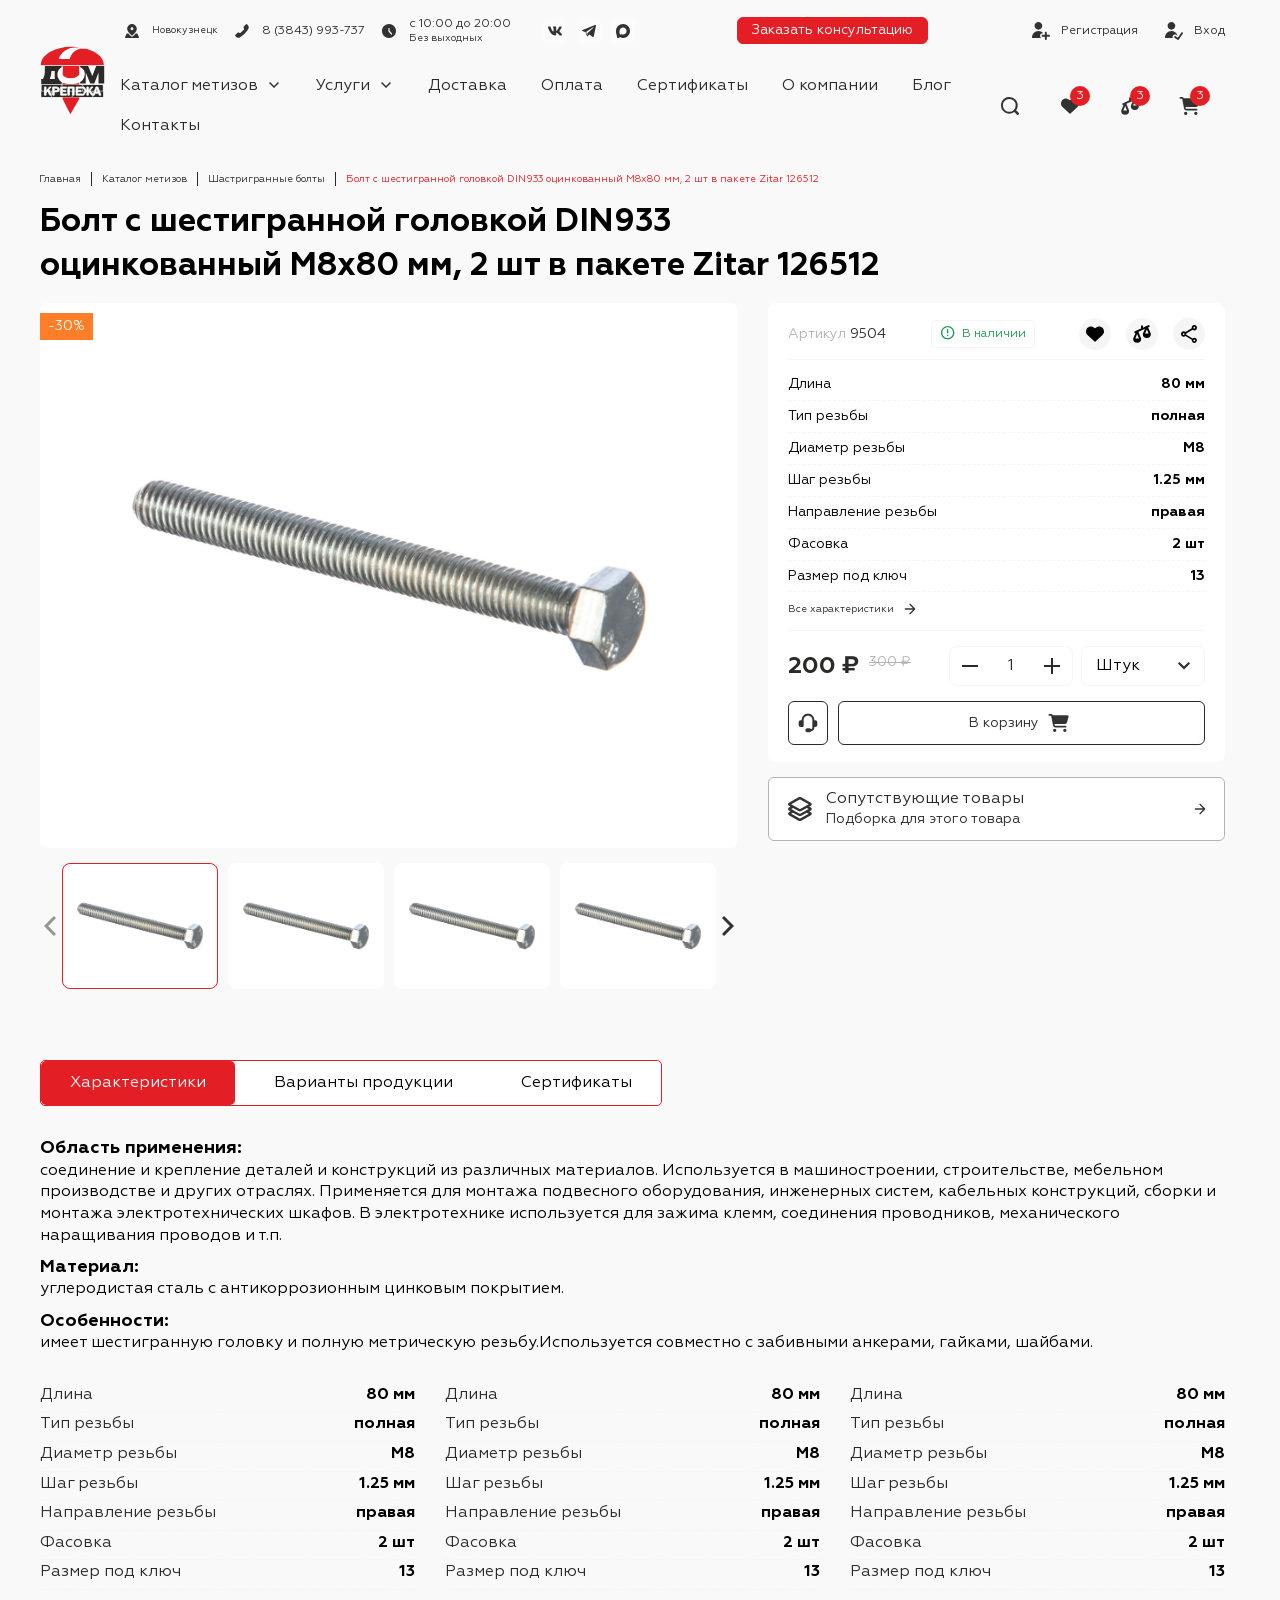
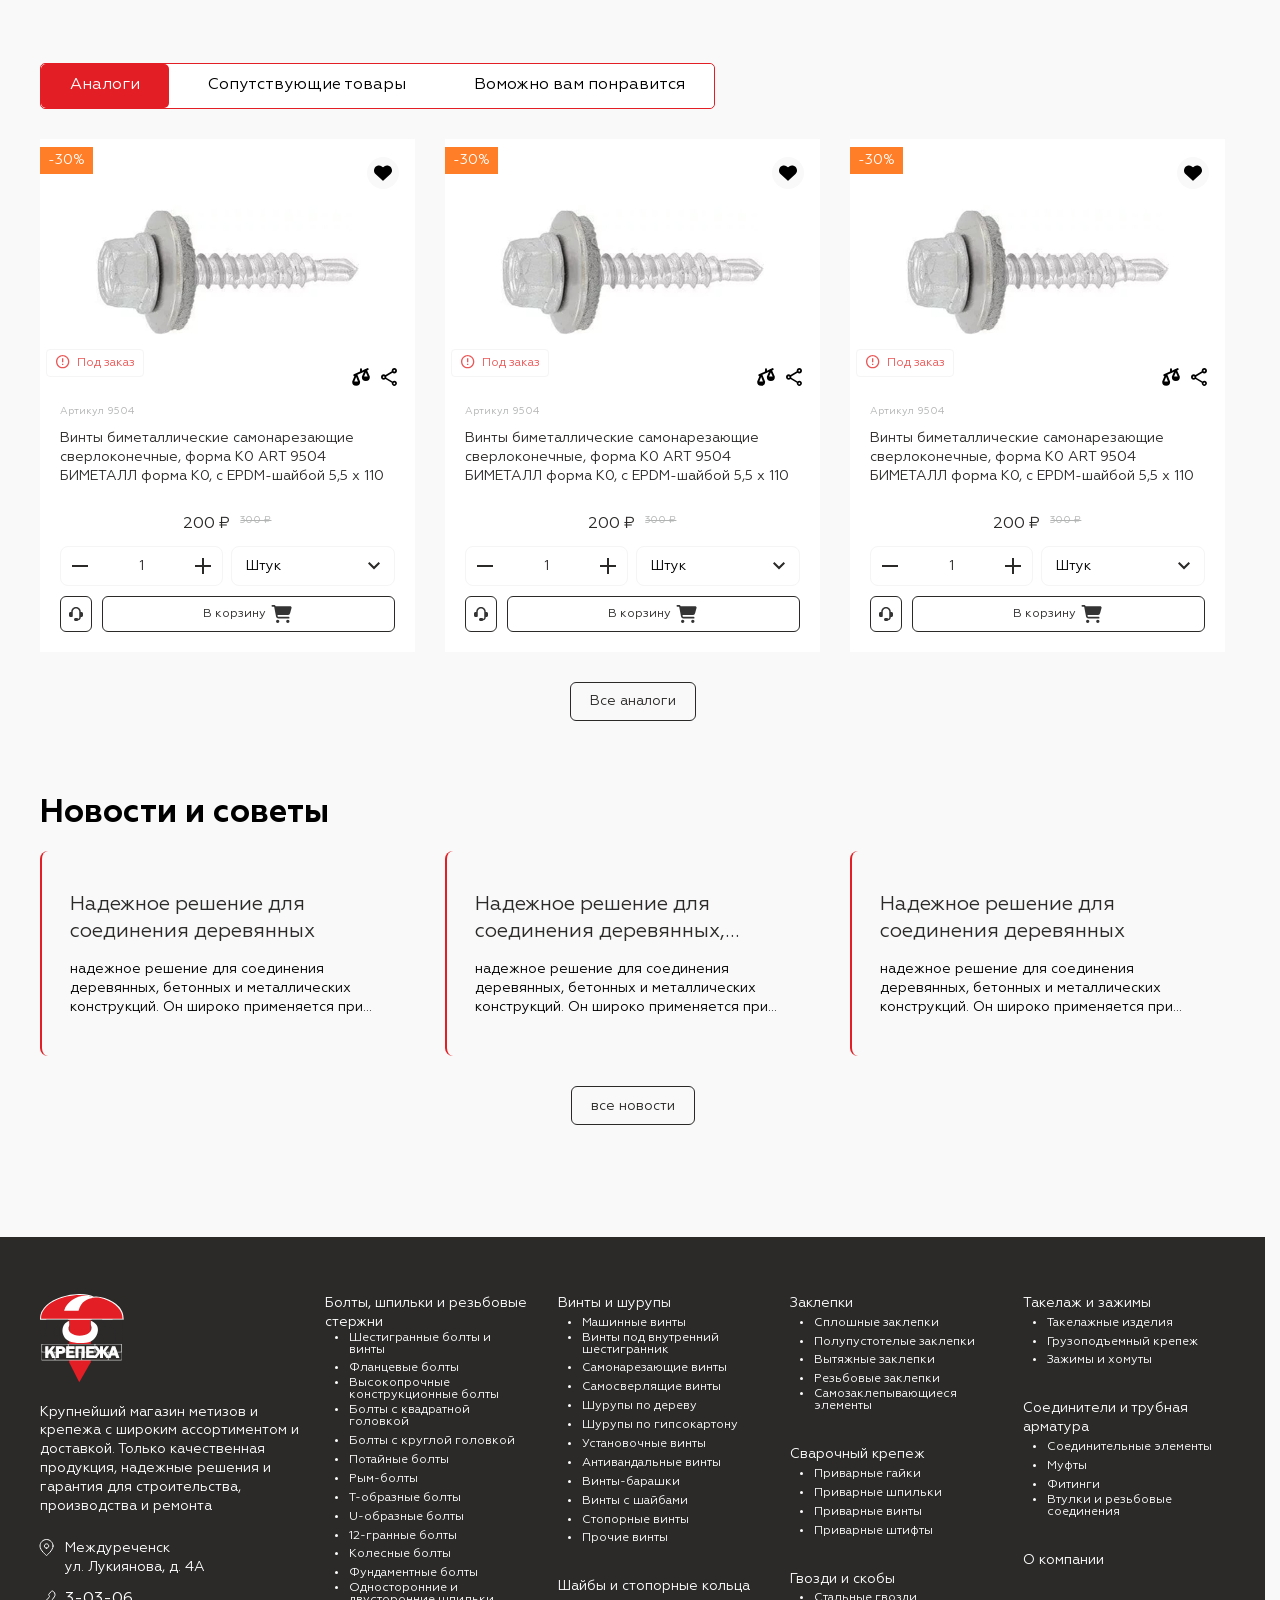
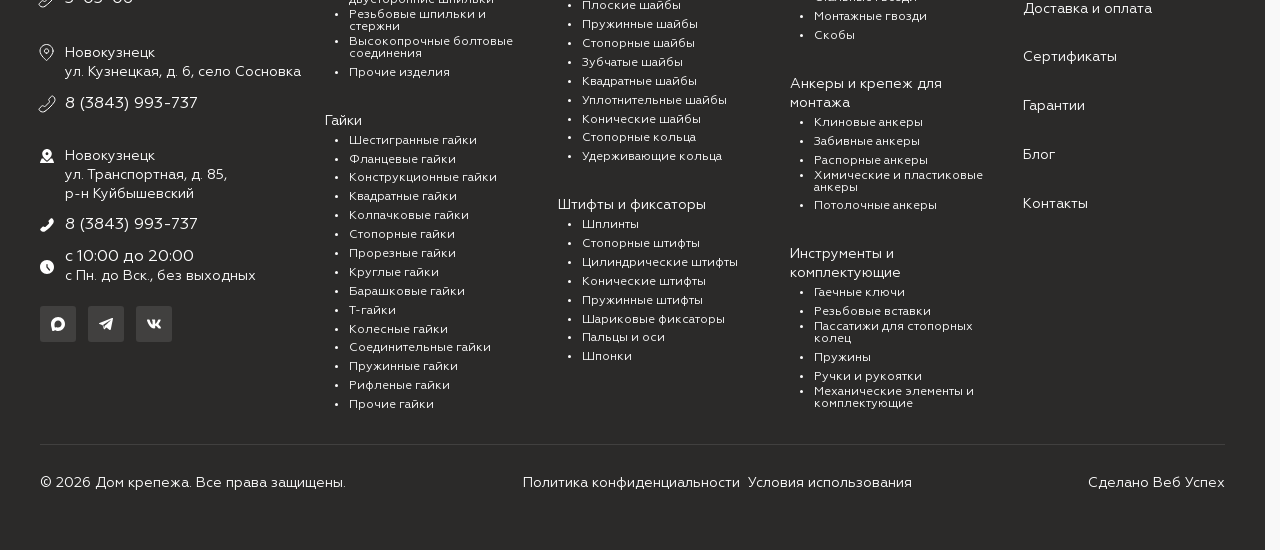
==== commit dfc2610d: "add" ====
--- a/card.html
+++ b/card.html
@@ -765,6 +765,67 @@
                     <!--info-inner-wrap-->
                     <div class="info-inner-wrap">
                         <div class="section-box">
+                            <div class="top-info-wrap">
+                                <div class="info-wrap">
+                                    <div class="info-title">Артикул</div>
+                                    <div class="info-value">9504</div>
+                                </div>
+                                <div class="stock-wrap">
+                                    <div class="elm-sticker type-stock">
+                                        <img
+                                            src="data:image/svg+xml,%3csvg%20width='16'%20height='16'%20viewBox='0%200%2016%2016'%20fill='none'%20xmlns='http://www.w3.org/2000/svg'%3e%3cpath%20d='M7%209.66667H8.33333V11H7V9.66667ZM7%204.33333H8.33333V8.33333H7V4.33333ZM7.66%201C3.98%201%201%203.98667%201%207.66667C1%2011.3467%203.98%2014.3333%207.66%2014.3333C11.3467%2014.3333%2014.3333%2011.3467%2014.3333%207.66667C14.3333%203.98667%2011.3467%201%207.66%201ZM7.66667%2013C4.72%2013%202.33333%2010.6133%202.33333%207.66667C2.33333%204.72%204.72%202.33333%207.66667%202.33333C10.6133%202.33333%2013%204.72%2013%207.66667C13%2010.6133%2010.6133%2013%207.66667%2013Z'%20fill='%23219653'/%3e%3c/svg%3e"
+                                            alt=""
+                                        />
+                                        В наличии
+                                    </div>
+                                </div>
+                                <div class="buttons-wrap">
+                                    <div class="button-wrap">
+                                        <a href="" class="btn-action-ico ico-fav-toggle js-btn-tgl"></a>
+                                    </div>
+                                    <div class="button-wrap">
+                                        <a href="" class="btn-action-ico ico-compare-toggle js-btn-tgl"></a>
+                                    </div>
+                                    <div class="button-wrap">
+                                        <a href="" class="btn-action-ico ico-share"></a>
+                                    </div>
+                                </div>
+                            </div>
+                            <div class="features-inner-wrap">
+                                <div class="elm-row">
+                                    <div class="row-title">Длина</div>
+                                    <div class="row-value">80 мм</div>
+                                </div>
+                                <div class="elm-row">
+                                    <div class="row-title">Тип резьбы</div>
+                                    <div class="row-value">полная</div>
+                                </div>
+                                <div class="elm-row">
+                                    <div class="row-title">Диаметр резьбы</div>
+                                    <div class="row-value">М8</div>
+                                </div>
+                                <div class="elm-row">
+                                    <div class="row-title">Шаг резьбы</div>
+                                    <div class="row-value">1.25 мм</div>
+                                </div>
+                                <div class="elm-row">
+                                    <div class="row-title">Направление резьбы</div>
+                                    <div class="row-value">правая</div>
+                                </div>
+                                <div class="elm-row">
+                                    <div class="row-title">Фасовка</div>
+                                    <div class="row-value">2 шт</div>
+                                </div>
+                                <div class="elm-row">
+                                    <div class="row-title">Размер под ключ</div>
+                                    <div class="row-value">13</div>
+                                </div>
+                            </div>
+                            <div class="more-inner-wrap">
+                                <a href="#features" class="btn button-arrow button-arrow-toggle">
+                                    <div class="button-title">Все характеристики</div>
+                                </a>
+                            </div>
                             <div class="elm-panel-product-added">
                                 <div class="panel-price">
                                     <div class="elm-price">200 ₽</div>
@@ -820,6 +881,20 @@
                                     </a>
                                 </div>
                             </div>
+                        </div>
+                        <div class="action-inner-wrap">
+                            <a href="" class="btn">
+                                <div class="button-ico">
+                                    <img
+                                        src="data:image/svg+xml,%3csvg%20width='24'%20height='24'%20viewBox='0%200%2024%2024'%20fill='none'%20xmlns='http://www.w3.org/2000/svg'%3e%3cpath%20fill-rule='evenodd'%20clip-rule='evenodd'%20d='M22.8916%205.70372C24.1505%206.40796%2024.1505%207.99204%2022.8916%208.69628L21.276%209.59999L22.8916%2010.5037C24.1505%2011.2079%2024.1505%2012.792%2022.8916%2013.4963L21.276%2014.4L22.8916%2015.3037C24.1505%2016.008%2024.1505%2017.592%2022.8916%2018.2963L13.2963%2023.6637C12.4947%2024.1121%2011.3411%2024.1121%2010.5395%2023.6637L0.944213%2018.2963C-0.314738%2017.592%20-0.314738%2016.008%200.944213%2015.3037L2.55981%2014.4L0.944213%2013.4963C-0.314738%2012.792%20-0.314738%2011.2079%200.944213%2010.5037L2.55976%209.59999L0.944213%208.69628C-0.314738%207.99204%20-0.314738%206.40796%200.944213%205.70372L10.5395%200.336284C11.3411%20-0.112095%2012.4947%20-0.112095%2013.2963%200.336284L22.8916%205.70372ZM13.2963%2014.0637L18.822%2010.9727L20.6583%2012L18.8219%2013.0273L16.3679%2014.4L12.1387%2016.7657C12.057%2016.8114%2011.7787%2016.8114%2011.6971%2016.7657L7.46787%2014.4L5.01383%2013.0273L3.17743%2012L5.0138%2010.9727L10.5395%2014.0637C11.3411%2014.5121%2012.4947%2014.5121%2013.2963%2014.0637ZM5.01386%2015.7727L3.17743%2016.8L11.6971%2021.5657C11.7787%2021.6114%2012.057%2021.6114%2012.1387%2021.5657L20.6583%2016.8L18.8219%2015.7727L13.2963%2018.8637C12.4947%2019.3121%2011.3411%2019.3121%2010.5395%2018.8637L5.01386%2015.7727ZM11.697%202.43428C11.7786%202.3886%2012.0569%202.3886%2012.1386%202.43428L20.6582%207.20002L12.1386%2011.9658C12.0569%2012.0114%2011.7786%2012.0114%2011.697%2011.9658L3.17733%207.20002L11.697%202.43428Z'%20fill='%23E31E24'/%3e%3c/svg%3e"
+                                        alt=""
+                                    />
+                                </div>
+                                <div class="button-title">
+                                    Сопутствующие товары
+                                    <span class="button-title-info">Подборка для этого товара</span>
+                                </div>
+                            </a>
                         </div>
                     </div>
                     <!--/info-inner-wrap-->
@@ -847,6 +922,611 @@
                     </ul>
                 </div>
                 <!--/tabs-box-->
+
+                <!--info-features-box-->
+                <div class="info-features-box js-tab-block" data-tab="card01" id="features">
+                    <div class="tab-title-wrap elm-hidden-desktop">
+                        <div class="tab-title title-large">Характеристики</div>
+                    </div>
+                    <div class="tab-content-wrap">
+                        <h3 class="h3-title">Область применения:</h3>
+                        <p>
+                            соединение и крепление деталей и конструкций из различных материалов. Используется в
+                            машиностроении, строительстве, мебельном производстве и других отраслях. Применяется для
+                            монтажа подвесного оборудования, инженерных систем, кабельных конструкций, сборки и монтажа
+                            электротехнических шкафов. В электротехнике используется для зажима клемм, соединения
+                            проводников, механического наращивания проводов и т.п.
+                        </p>
+                        <h3 class="h3-title">Материал:</h3>
+                        <p>углеродистая сталь с антикоррозионным цинковым покрытием.</p>
+                        <h3 class="h3-title">Особенности:</h3>
+                        <p>
+                            имеет шестигранную головку и полную метрическую резьбу.Используется совместно с забивными
+                            анкерами, гайками, шайбами.
+                        </p>
+                    </div>
+                    <div class="tab-features-wrap">
+                        <div class="elm-row">
+                            <div class="row-title">Длина</div>
+                            <div class="row-value">80 мм</div>
+                        </div>
+                        <div class="elm-row">
+                            <div class="row-title">Тип резьбы</div>
+                            <div class="row-value">полная</div>
+                        </div>
+                        <div class="elm-row">
+                            <div class="row-title">Диаметр резьбы</div>
+                            <div class="row-value">М8</div>
+                        </div>
+                        <div class="elm-row">
+                            <div class="row-title">Шаг резьбы</div>
+                            <div class="row-value">1.25 мм</div>
+                        </div>
+                        <div class="elm-row">
+                            <div class="row-title">Направление резьбы</div>
+                            <div class="row-value">правая</div>
+                        </div>
+                        <div class="elm-row">
+                            <div class="row-title">Фасовка</div>
+                            <div class="row-value">2 шт</div>
+                        </div>
+                        <div class="elm-row">
+                            <div class="row-title">Размер под ключ</div>
+                            <div class="row-value">13</div>
+                        </div>
+                        <div class="elm-row">
+                            <div class="row-title">Длина</div>
+                            <div class="row-value">80 мм</div>
+                        </div>
+                        <div class="elm-row">
+                            <div class="row-title">Тип резьбы</div>
+                            <div class="row-value">полная</div>
+                        </div>
+                        <div class="elm-row">
+                            <div class="row-title">Диаметр резьбы</div>
+                            <div class="row-value">М8</div>
+                        </div>
+                        <div class="elm-row">
+                            <div class="row-title">Шаг резьбы</div>
+                            <div class="row-value">1.25 мм</div>
+                        </div>
+                        <div class="elm-row">
+                            <div class="row-title">Направление резьбы</div>
+                            <div class="row-value">правая</div>
+                        </div>
+                        <div class="elm-row">
+                            <div class="row-title">Фасовка</div>
+                            <div class="row-value">2 шт</div>
+                        </div>
+                        <div class="elm-row">
+                            <div class="row-title">Размер под ключ</div>
+                            <div class="row-value">13</div>
+                        </div>
+                        <div class="elm-row">
+                            <div class="row-title">Длина</div>
+                            <div class="row-value">80 мм</div>
+                        </div>
+                        <div class="elm-row">
+                            <div class="row-title">Тип резьбы</div>
+                            <div class="row-value">полная</div>
+                        </div>
+                        <div class="elm-row">
+                            <div class="row-title">Диаметр резьбы</div>
+                            <div class="row-value">М8</div>
+                        </div>
+                        <div class="elm-row">
+                            <div class="row-title">Шаг резьбы</div>
+                            <div class="row-value">1.25 мм</div>
+                        </div>
+                        <div class="elm-row">
+                            <div class="row-title">Направление резьбы</div>
+                            <div class="row-value">правая</div>
+                        </div>
+                        <div class="elm-row">
+                            <div class="row-title">Фасовка</div>
+                            <div class="row-value">2 шт</div>
+                        </div>
+                        <div class="elm-row">
+                            <div class="row-title">Размер под ключ</div>
+                            <div class="row-value">13</div>
+                        </div>
+                    </div>
+                </div>
+                <!--/info-features-box-->
+
+                <!--tiles-box-->
+                <div class="tiles-box js-tab-block" data-tab="card02">
+                    <div class="tab-title-wrap elm-hidden-desktop">
+                        <div class="tab-title title-large">Варианты продукции</div>
+                    </div>
+                    <div class="tab-content-wrap">
+                        <div class="items-wrap items-gap-small">
+                            <!--item wrap-->
+                            <div class="item-wrap">
+                                <div class="item-tile-catalog-var">
+                                    <div class="tile-photo-wrap">
+                                        <div class="elm-photo photo-contain">
+                                            <img src="./img/catalog.jpg" alt="" />
+                                        </div>
+                                    </div>
+                                    <div class="tile-main-wrap">
+                                        <div class="tile-info-wrap">
+                                            <div class="elm-row">
+                                                <div class="row-title">Артикул</div>
+                                                <div class="row-value">9504</div>
+                                            </div>
+                                            <div class="elm-row">
+                                                <div class="row-title">Длина</div>
+                                                <div class="row-value">80 мм</div>
+                                            </div>
+                                            <div class="elm-row">
+                                                <div class="row-title">Диаметр резьбы</div>
+                                                <div class="row-value">М8</div>
+                                            </div>
+                                        </div>
+                                        <div class="tile-stock-wrap">
+                                            <div class="elm-sticker type-stock">
+                                                <img
+                                                    src="data:image/svg+xml,%3csvg%20width='16'%20height='16'%20viewBox='0%200%2016%2016'%20fill='none'%20xmlns='http://www.w3.org/2000/svg'%3e%3cpath%20d='M7%209.66667H8.33333V11H7V9.66667ZM7%204.33333H8.33333V8.33333H7V4.33333ZM7.66%201C3.98%201%201%203.98667%201%207.66667C1%2011.3467%203.98%2014.3333%207.66%2014.3333C11.3467%2014.3333%2014.3333%2011.3467%2014.3333%207.66667C14.3333%203.98667%2011.3467%201%207.66%201ZM7.66667%2013C4.72%2013%202.33333%2010.6133%202.33333%207.66667C2.33333%204.72%204.72%202.33333%207.66667%202.33333C10.6133%202.33333%2013%204.72%2013%207.66667C13%2010.6133%2010.6133%2013%207.66667%2013Z'%20fill='%23219653'/%3e%3c/svg%3e"
+                                                    alt=""
+                                                />
+                                                В наличии
+                                            </div>
+                                        </div>
+                                    </div>
+                                    <div class="tile-sub-wrap">
+                                        <div class="elm-panel-product-added">
+                                            <div class="panel-price">
+                                                <div class="elm-price">200 ₽</div>
+                                                <div class="elm-price price-old">300 ₽</div>
+                                            </div>
+                                            <div class="panel-inner-wrap">
+                                                <div class="panel-counter">
+                                                    <div class="frm-field-counter js-counter">
+                                                        <button class="js-button-counter-plus btn button-plus"></button>
+                                                        <button
+                                                            class="js-button-counter-minus btn button-minus"
+                                                        ></button>
+                                                        <input
+                                                            type="text"
+                                                            class="form-input js-input-counter"
+                                                            data-unit=""
+                                                            data-step="1"
+                                                            value="1"
+                                                            data-min="1"
+                                                            data-max="15"
+                                                        />
+                                                    </div>
+                                                </div>
+                                                <div class="panel-counter-unit">
+                                                    <select class="form-input" required>
+                                                        <option>Штук</option>
+                                                        <option>Штук</option>
+                                                        <option>Штук</option>
+                                                        <option>Штук</option>
+                                                    </select>
+                                                </div>
+                                            </div>
+                                        </div>
+                                        <div class="elm-panel-product-actions">
+                                            <div class="panel-action">
+                                                <a href="" class="btn js-btn-tgl">
+                                                    <div class="button-title">
+                                                        <div class="button-title-text">В корзину</div>
+                                                        <div class="button-title-text-active">В корзине</div>
+                                                    </div>
+                                                    <div class="button-ico btn-action-ico ico-cart-toggle"></div>
+                                                </a>
+                                            </div>
+                                        </div>
+                                    </div>
+                                </div>
+                            </div>
+                            <!--/item wrap-->
+                            <!--item wrap-->
+                            <div class="item-wrap">
+                                <div class="item-tile-catalog-var">
+                                    <div class="tile-photo-wrap">
+                                        <div class="elm-photo photo-contain">
+                                            <img src="./img/catalog.jpg" alt="" />
+                                        </div>
+                                    </div>
+                                    <div class="tile-main-wrap">
+                                        <div class="tile-info-wrap">
+                                            <div class="elm-row">
+                                                <div class="row-title">Артикул</div>
+                                                <div class="row-value">9504</div>
+                                            </div>
+                                            <div class="elm-row">
+                                                <div class="row-title">Длина</div>
+                                                <div class="row-value">80 мм</div>
+                                            </div>
+                                            <div class="elm-row">
+                                                <div class="row-title">Диаметр резьбы</div>
+                                                <div class="row-value">М8</div>
+                                            </div>
+                                        </div>
+                                        <div class="tile-stock-wrap">
+                                            <div class="elm-sticker type-stock stock-out">
+                                                <img
+                                                    src="data:image/svg+xml,%3csvg%20width='16'%20height='16'%20viewBox='0%200%2016%2016'%20fill='none'%20xmlns='http://www.w3.org/2000/svg'%3e%3cpath%20d='M7%209.66667H8.33333V11H7V9.66667ZM7%204.33333H8.33333V8.33333H7V4.33333ZM7.66%201C3.98%201%201%203.98667%201%207.66667C1%2011.3467%203.98%2014.3333%207.66%2014.3333C11.3467%2014.3333%2014.3333%2011.3467%2014.3333%207.66667C14.3333%203.98667%2011.3467%201%207.66%201ZM7.66667%2013C4.72%2013%202.33333%2010.6133%202.33333%207.66667C2.33333%204.72%204.72%202.33333%207.66667%202.33333C10.6133%202.33333%2013%204.72%2013%207.66667C13%2010.6133%2010.6133%2013%207.66667%2013Z'%20fill='%23eb5757'/%3e%3c/svg%3e"
+                                                    alt=""
+                                                />
+                                                Под заказ
+                                            </div>
+                                        </div>
+                                    </div>
+                                    <div class="tile-sub-wrap">
+                                        <div class="elm-panel-product-added">
+                                            <div class="panel-price">
+                                                <div class="elm-price">200 ₽</div>
+                                                <div class="elm-price price-old">300 ₽</div>
+                                            </div>
+                                            <div class="panel-inner-wrap">
+                                                <div class="panel-counter">
+                                                    <div class="frm-field-counter js-counter">
+                                                        <button class="js-button-counter-plus btn button-plus"></button>
+                                                        <button
+                                                            class="js-button-counter-minus btn button-minus"
+                                                        ></button>
+                                                        <input
+                                                            type="text"
+                                                            class="form-input js-input-counter"
+                                                            data-unit=""
+                                                            data-step="1"
+                                                            value="1"
+                                                            data-min="1"
+                                                            data-max="15"
+                                                        />
+                                                    </div>
+                                                </div>
+                                                <div class="panel-counter-unit">
+                                                    <select class="form-input" required>
+                                                        <option>Штук</option>
+                                                        <option>Штук</option>
+                                                        <option>Штук</option>
+                                                        <option>Штук</option>
+                                                    </select>
+                                                </div>
+                                            </div>
+                                        </div>
+                                        <div class="elm-panel-product-actions">
+                                            <div class="panel-action">
+                                                <a href="" class="btn js-btn-tgl">
+                                                    <div class="button-title">
+                                                        <div class="button-title-text">В корзину</div>
+                                                        <div class="button-title-text-active">В корзине</div>
+                                                    </div>
+                                                    <div class="button-ico btn-action-ico ico-cart-toggle"></div>
+                                                </a>
+                                            </div>
+                                        </div>
+                                    </div>
+                                </div>
+                            </div>
+                            <!--/item wrap-->
+                            <!--item wrap-->
+                            <div class="item-wrap">
+                                <div class="item-tile-catalog-var">
+                                    <div class="tile-photo-wrap">
+                                        <div class="elm-photo photo-contain">
+                                            <img src="./img/catalog.jpg" alt="" />
+                                        </div>
+                                    </div>
+                                    <div class="tile-main-wrap">
+                                        <div class="tile-info-wrap">
+                                            <div class="elm-row">
+                                                <div class="row-title">Артикул</div>
+                                                <div class="row-value">9504</div>
+                                            </div>
+                                            <div class="elm-row">
+                                                <div class="row-title">Длина</div>
+                                                <div class="row-value">80 мм</div>
+                                            </div>
+                                            <div class="elm-row">
+                                                <div class="row-title">Диаметр резьбы</div>
+                                                <div class="row-value">М8</div>
+                                            </div>
+                                        </div>
+                                        <div class="tile-stock-wrap">
+                                            <div class="elm-sticker type-stock">
+                                                <img
+                                                    src="data:image/svg+xml,%3csvg%20width='16'%20height='16'%20viewBox='0%200%2016%2016'%20fill='none'%20xmlns='http://www.w3.org/2000/svg'%3e%3cpath%20d='M7%209.66667H8.33333V11H7V9.66667ZM7%204.33333H8.33333V8.33333H7V4.33333ZM7.66%201C3.98%201%201%203.98667%201%207.66667C1%2011.3467%203.98%2014.3333%207.66%2014.3333C11.3467%2014.3333%2014.3333%2011.3467%2014.3333%207.66667C14.3333%203.98667%2011.3467%201%207.66%201ZM7.66667%2013C4.72%2013%202.33333%2010.6133%202.33333%207.66667C2.33333%204.72%204.72%202.33333%207.66667%202.33333C10.6133%202.33333%2013%204.72%2013%207.66667C13%2010.6133%2010.6133%2013%207.66667%2013Z'%20fill='%23219653'/%3e%3c/svg%3e"
+                                                    alt=""
+                                                />
+                                                В наличии
+                                            </div>
+                                        </div>
+                                    </div>
+                                    <div class="tile-sub-wrap">
+                                        <div class="elm-panel-product-added">
+                                            <div class="panel-price">
+                                                <div class="elm-price">200 ₽</div>
+                                                <div class="elm-price price-old">300 ₽</div>
+                                            </div>
+                                            <div class="panel-inner-wrap">
+                                                <div class="panel-counter">
+                                                    <div class="frm-field-counter js-counter">
+                                                        <button class="js-button-counter-plus btn button-plus"></button>
+                                                        <button
+                                                            class="js-button-counter-minus btn button-minus"
+                                                        ></button>
+                                                        <input
+                                                            type="text"
+                                                            class="form-input js-input-counter"
+                                                            data-unit=""
+                                                            data-step="1"
+                                                            value="1"
+                                                            data-min="1"
+                                                            data-max="15"
+                                                        />
+                                                    </div>
+                                                </div>
+                                                <div class="panel-counter-unit">
+                                                    <select class="form-input" required>
+                                                        <option>Штук</option>
+                                                        <option>Штук</option>
+                                                        <option>Штук</option>
+                                                        <option>Штук</option>
+                                                    </select>
+                                                </div>
+                                            </div>
+                                        </div>
+                                        <div class="elm-panel-product-actions">
+                                            <div class="panel-action">
+                                                <a href="" class="btn js-btn-tgl">
+                                                    <div class="button-title">
+                                                        <div class="button-title-text">В корзину</div>
+                                                        <div class="button-title-text-active">В корзине</div>
+                                                    </div>
+                                                    <div class="button-ico btn-action-ico ico-cart-toggle"></div>
+                                                </a>
+                                            </div>
+                                        </div>
+                                    </div>
+                                </div>
+                            </div>
+                            <!--/item wrap-->
+                            <!--item wrap-->
+                            <div class="item-wrap">
+                                <div class="item-tile-catalog-var">
+                                    <div class="tile-photo-wrap">
+                                        <div class="elm-photo photo-contain">
+                                            <img src="./img/catalog.jpg" alt="" />
+                                        </div>
+                                    </div>
+                                    <div class="tile-main-wrap">
+                                        <div class="tile-info-wrap">
+                                            <div class="elm-row">
+                                                <div class="row-title">Артикул</div>
+                                                <div class="row-value">9504</div>
+                                            </div>
+                                            <div class="elm-row">
+                                                <div class="row-title">Длина</div>
+                                                <div class="row-value">80 мм</div>
+                                            </div>
+                                            <div class="elm-row">
+                                                <div class="row-title">Диаметр резьбы</div>
+                                                <div class="row-value">М8</div>
+                                            </div>
+                                        </div>
+                                        <div class="tile-stock-wrap">
+                                            <div class="elm-sticker type-stock">
+                                                <img
+                                                    src="data:image/svg+xml,%3csvg%20width='16'%20height='16'%20viewBox='0%200%2016%2016'%20fill='none'%20xmlns='http://www.w3.org/2000/svg'%3e%3cpath%20d='M7%209.66667H8.33333V11H7V9.66667ZM7%204.33333H8.33333V8.33333H7V4.33333ZM7.66%201C3.98%201%201%203.98667%201%207.66667C1%2011.3467%203.98%2014.3333%207.66%2014.3333C11.3467%2014.3333%2014.3333%2011.3467%2014.3333%207.66667C14.3333%203.98667%2011.3467%201%207.66%201ZM7.66667%2013C4.72%2013%202.33333%2010.6133%202.33333%207.66667C2.33333%204.72%204.72%202.33333%207.66667%202.33333C10.6133%202.33333%2013%204.72%2013%207.66667C13%2010.6133%2010.6133%2013%207.66667%2013Z'%20fill='%23219653'/%3e%3c/svg%3e"
+                                                    alt=""
+                                                />
+                                                В наличии
+                                            </div>
+                                        </div>
+                                    </div>
+                                    <div class="tile-sub-wrap">
+                                        <div class="elm-panel-product-added">
+                                            <div class="panel-price">
+                                                <div class="elm-price">200 ₽</div>
+                                                <div class="elm-price price-old">300 ₽</div>
+                                            </div>
+                                            <div class="panel-inner-wrap">
+                                                <div class="panel-counter">
+                                                    <div class="frm-field-counter js-counter">
+                                                        <button class="js-button-counter-plus btn button-plus"></button>
+                                                        <button
+                                                            class="js-button-counter-minus btn button-minus"
+                                                        ></button>
+                                                        <input
+                                                            type="text"
+                                                            class="form-input js-input-counter"
+                                                            data-unit=""
+                                                            data-step="1"
+                                                            value="1"
+                                                            data-min="1"
+                                                            data-max="15"
+                                                        />
+                                                    </div>
+                                                </div>
+                                                <div class="panel-counter-unit">
+                                                    <select class="form-input" required>
+                                                        <option>Штук</option>
+                                                        <option>Штук</option>
+                                                        <option>Штук</option>
+                                                        <option>Штук</option>
+                                                    </select>
+                                                </div>
+                                            </div>
+                                        </div>
+                                        <div class="elm-panel-product-actions">
+                                            <div class="panel-action">
+                                                <a href="" class="btn js-btn-tgl">
+                                                    <div class="button-title">
+                                                        <div class="button-title-text">В корзину</div>
+                                                        <div class="button-title-text-active">В корзине</div>
+                                                    </div>
+                                                    <div class="button-ico btn-action-ico ico-cart-toggle"></div>
+                                                </a>
+                                            </div>
+                                        </div>
+                                    </div>
+                                </div>
+                            </div>
+                            <!--/item wrap-->
+                            <!--item wrap-->
+                            <div class="item-wrap">
+                                <div class="item-tile-catalog-var">
+                                    <div class="tile-photo-wrap">
+                                        <div class="elm-photo photo-contain">
+                                            <img src="./img/catalog.jpg" alt="" />
+                                        </div>
+                                    </div>
+                                    <div class="tile-main-wrap">
+                                        <div class="tile-info-wrap">
+                                            <div class="elm-row">
+                                                <div class="row-title">Артикул</div>
+                                                <div class="row-value">9504</div>
+                                            </div>
+                                            <div class="elm-row">
+                                                <div class="row-title">Длина</div>
+                                                <div class="row-value">80 мм</div>
+                                            </div>
+                                            <div class="elm-row">
+                                                <div class="row-title">Диаметр резьбы</div>
+                                                <div class="row-value">М8</div>
+                                            </div>
+                                        </div>
+                                        <div class="tile-stock-wrap">
+                                            <div class="elm-sticker type-stock stock-out">
+                                                <img
+                                                    src="data:image/svg+xml,%3csvg%20width='16'%20height='16'%20viewBox='0%200%2016%2016'%20fill='none'%20xmlns='http://www.w3.org/2000/svg'%3e%3cpath%20d='M7%209.66667H8.33333V11H7V9.66667ZM7%204.33333H8.33333V8.33333H7V4.33333ZM7.66%201C3.98%201%201%203.98667%201%207.66667C1%2011.3467%203.98%2014.3333%207.66%2014.3333C11.3467%2014.3333%2014.3333%2011.3467%2014.3333%207.66667C14.3333%203.98667%2011.3467%201%207.66%201ZM7.66667%2013C4.72%2013%202.33333%2010.6133%202.33333%207.66667C2.33333%204.72%204.72%202.33333%207.66667%202.33333C10.6133%202.33333%2013%204.72%2013%207.66667C13%2010.6133%2010.6133%2013%207.66667%2013Z'%20fill='%23eb5757'/%3e%3c/svg%3e"
+                                                    alt=""
+                                                />
+                                                Под заказ
+                                            </div>
+                                        </div>
+                                    </div>
+                                    <div class="tile-sub-wrap">
+                                        <div class="elm-panel-product-added">
+                                            <div class="panel-price">
+                                                <div class="elm-price">200 ₽</div>
+                                                <div class="elm-price price-old">300 ₽</div>
+                                            </div>
+                                            <div class="panel-inner-wrap">
+                                                <div class="panel-counter">
+                                                    <div class="frm-field-counter js-counter">
+                                                        <button class="js-button-counter-plus btn button-plus"></button>
+                                                        <button
+                                                            class="js-button-counter-minus btn button-minus"
+                                                        ></button>
+                                                        <input
+                                                            type="text"
+                                                            class="form-input js-input-counter"
+                                                            data-unit=""
+                                                            data-step="1"
+                                                            value="1"
+                                                            data-min="1"
+                                                            data-max="15"
+                                                        />
+                                                    </div>
+                                                </div>
+                                                <div class="panel-counter-unit">
+                                                    <select class="form-input" required>
+                                                        <option>Штук</option>
+                                                        <option>Штук</option>
+                                                        <option>Штук</option>
+                                                        <option>Штук</option>
+                                                    </select>
+                                                </div>
+                                            </div>
+                                        </div>
+                                        <div class="elm-panel-product-actions">
+                                            <div class="panel-action">
+                                                <a href="" class="btn js-btn-tgl">
+                                                    <div class="button-title">
+                                                        <div class="button-title-text">В корзину</div>
+                                                        <div class="button-title-text-active">В корзине</div>
+                                                    </div>
+                                                    <div class="button-ico btn-action-ico ico-cart-toggle"></div>
+                                                </a>
+                                            </div>
+                                        </div>
+                                    </div>
+                                </div>
+                            </div>
+                            <!--/item wrap-->
+                        </div>
+                    </div>
+                </div>
+                <!--/tiles-box-->
+
+                <!--tiles-box-->
+                <div class="tiles-box js-tab-block" data-tab="card03">
+                    <div class="tab-title-wrap elm-hidden-desktop">
+                        <div class="tab-title title-large">Сертификаты</div>
+                    </div>
+                    <div class="tab-content-wrap">
+                        <div class="items-wrap items-gap-small">
+                            <!--item wrap-->
+                            <div class="item-wrap">
+                                <div class="item-tile-file">
+                                    <div class="tile-content-wrap">
+                                        <div class="tile-file-wrap">
+                                            <a href="" class="btn button-link">
+                                                <div class="button-ico">
+                                                    <img
+                                                        src="data:image/svg+xml,%3csvg%20width='24'%20height='24'%20viewBox='-1.5%200%2024%2024'%20fill='none'%20xmlns='http://www.w3.org/2000/svg'%3e%3cpath%20fill-rule='evenodd'%20clip-rule='evenodd'%20d='M0.753154%200.753154C1.23538%200.270917%201.88945%200%202.57143%200H12.8571C13.0845%200%2013.3025%200.0903058%2013.4632%200.251052L20.3205%207.1082C20.4811%207.26893%2020.5714%207.48695%2020.5714%207.71429V21.4286C20.5714%2022.1105%2020.3006%2022.7647%2019.8183%2023.2469C19.3361%2023.7291%2018.6819%2024%2018%2024H2.57143C1.88943%2024%201.23538%2023.7291%200.753154%2023.2469C0.270926%2022.7647%200%2022.1105%200%2021.4286V2.57143C0%201.88945%200.270926%201.23539%200.753154%200.753154ZM8.70137%205.77215C8.83805%206.35213%208.88873%207.12402%208.88771%207.95698C10.0676%209.84207%2011.9992%2012.1911%2013.6126%2013.6657C14.3586%2013.6156%2015.083%2013.6326%2015.6526%2013.7861C15.9886%2013.8767%2016.4505%2014.061%2016.7616%2014.4839C17.1302%2014.985%2017.1094%2015.5609%2016.932%2016.0193C16.7532%2016.4818%2016.3917%2016.8748%2015.8482%2017.021C15.3784%2017.1475%2014.9282%2017.0448%2014.5998%2016.9249C14.0573%2016.7268%2013.4764%2016.342%2012.912%2015.8888C11.1787%2016.1144%209.02465%2016.6719%207.44734%2017.3054C7.22331%2017.9302%206.95187%2018.5133%206.61586%2018.9314C6.40632%2019.1921%206.07296%2019.5139%205.59179%2019.6315C5.03877%2019.7667%204.54416%2019.5761%204.18845%2019.2778C3.83619%2018.9826%203.53894%2018.5227%203.58219%2017.9313C3.62014%2017.412%203.90924%2017.0224%204.14586%2016.777C4.52719%2016.3815%205.08995%2016.0356%205.69635%2015.7379C6.26482%2013.7104%206.67015%2010.7591%206.73557%208.53711C6.35405%207.87783%206.04176%207.23293%205.87923%206.6725C5.78901%206.36139%205.71601%205.98167%205.76655%205.60085C5.82302%205.17514%206.0516%204.68969%206.58145%204.42793C6.81297%204.31357%207.11907%204.23626%207.4605%204.30382C7.79923%204.37083%208.04715%204.55563%208.21083%204.73585C8.50154%205.05591%208.6309%205.47311%208.70137%205.77215ZM8.67151%2011.3727C9.3871%2012.3013%2010.1747%2013.2277%2010.9546%2014.0504C10.0109%2014.2453%209.03766%2014.4992%208.12938%2014.7886C8.35685%2013.7052%208.54143%2012.5237%208.67151%2011.3727Z'%20fill='%23E31E24'/%3e%3c/svg%3e"
+                                                        alt=""
+                                                    />
+                                                </div>
+                                                <div class="button-title">Сертификат соответсвия.pdf</div>
+                                            </a>
+                                        </div>
+                                        <div class="tile-download-wrap">
+                                            <a href="" class="btn button-link">
+                                                <div class="button-title button-title-border">Скачать</div>
+                                                <div class="button-ico">
+                                                    <img
+                                                        src="data:image/svg+xml,%3csvg%20width='24'%20height='14'%20viewBox='-6%200%2024%2014'%20fill='none'%20xmlns='http://www.w3.org/2000/svg'%3e%3cpath%20fill-rule='evenodd'%20clip-rule='evenodd'%20d='M0.43934%200.43934C0.72064%200.158035%201.10218%200%201.5%200H7.5C7.63261%200%207.75979%200.0526784%207.85355%200.146447L11.8536%204.14645C11.9473%204.24021%2012%204.36739%2012%204.5V12.5C12%2012.8978%2011.842%2013.2794%2011.5607%2013.5607C11.2794%2013.842%2010.8978%2014%2010.5%2014H1.5C1.10217%2014%200.72064%2013.842%200.43934%2013.5607C0.15804%2013.2794%200%2012.8978%200%2012.5V1.5C0%201.10218%200.15804%200.720644%200.43934%200.43934ZM6.18695%2010.9419L6.29089%2010.838C6.40736%2010.762%206.507%2010.6623%206.58303%2010.5459L8.43695%208.69194C8.6157%208.51319%208.66917%208.24437%208.57244%208.01082C8.4757%207.77728%208.2478%207.625%207.99501%207.625H6.74502V4C6.74502%203.44772%206.2973%203%205.74502%203C5.19273%203%204.74502%203.44772%204.74502%204V7.625H3.49501C3.24222%207.625%203.01432%207.77728%202.91759%208.01082C2.82085%208.24437%202.87432%208.51319%203.05307%208.69194L4.90703%2010.5459C4.98304%2010.6623%205.08267%2010.762%205.19911%2010.838L5.30307%2010.9419C5.42028%2011.0592%205.57925%2011.125%205.74501%2011.125C5.91077%2011.125%206.06974%2011.0592%206.18695%2010.9419Z'%20fill='%23E31E24'/%3e%3c/svg%3e"
+                                                        alt=""
+                                                    />
+                                                </div>
+                                            </a>
+                                        </div>
+                                    </div>
+                                </div>
+                            </div>
+                            <!--/item wrap-->
+                            <!--item wrap-->
+                            <div class="item-wrap">
+                                <div class="item-tile-file">
+                                    <div class="tile-content-wrap">
+                                        <div class="tile-file-wrap">
+                                            <a href="" class="btn button-link">
+                                                <div class="button-ico">
+                                                    <img
+                                                        src="data:image/svg+xml,%3csvg%20width='24'%20height='24'%20viewBox='-1.5%200%2024%2024'%20fill='none'%20xmlns='http://www.w3.org/2000/svg'%3e%3cpath%20fill-rule='evenodd'%20clip-rule='evenodd'%20d='M0.753154%200.753154C1.23538%200.270917%201.88945%200%202.57143%200H12.8571C13.0845%200%2013.3025%200.0903058%2013.4632%200.251052L20.3205%207.1082C20.4811%207.26893%2020.5714%207.48695%2020.5714%207.71429V21.4286C20.5714%2022.1105%2020.3006%2022.7647%2019.8183%2023.2469C19.3361%2023.7291%2018.6819%2024%2018%2024H2.57143C1.88943%2024%201.23538%2023.7291%200.753154%2023.2469C0.270926%2022.7647%200%2022.1105%200%2021.4286V2.57143C0%201.88945%200.270926%201.23539%200.753154%200.753154ZM8.70137%205.77215C8.83805%206.35213%208.88873%207.12402%208.88771%207.95698C10.0676%209.84207%2011.9992%2012.1911%2013.6126%2013.6657C14.3586%2013.6156%2015.083%2013.6326%2015.6526%2013.7861C15.9886%2013.8767%2016.4505%2014.061%2016.7616%2014.4839C17.1302%2014.985%2017.1094%2015.5609%2016.932%2016.0193C16.7532%2016.4818%2016.3917%2016.8748%2015.8482%2017.021C15.3784%2017.1475%2014.9282%2017.0448%2014.5998%2016.9249C14.0573%2016.7268%2013.4764%2016.342%2012.912%2015.8888C11.1787%2016.1144%209.02465%2016.6719%207.44734%2017.3054C7.22331%2017.9302%206.95187%2018.5133%206.61586%2018.9314C6.40632%2019.1921%206.07296%2019.5139%205.59179%2019.6315C5.03877%2019.7667%204.54416%2019.5761%204.18845%2019.2778C3.83619%2018.9826%203.53894%2018.5227%203.58219%2017.9313C3.62014%2017.412%203.90924%2017.0224%204.14586%2016.777C4.52719%2016.3815%205.08995%2016.0356%205.69635%2015.7379C6.26482%2013.7104%206.67015%2010.7591%206.73557%208.53711C6.35405%207.87783%206.04176%207.23293%205.87923%206.6725C5.78901%206.36139%205.71601%205.98167%205.76655%205.60085C5.82302%205.17514%206.0516%204.68969%206.58145%204.42793C6.81297%204.31357%207.11907%204.23626%207.4605%204.30382C7.79923%204.37083%208.04715%204.55563%208.21083%204.73585C8.50154%205.05591%208.6309%205.47311%208.70137%205.77215ZM8.67151%2011.3727C9.3871%2012.3013%2010.1747%2013.2277%2010.9546%2014.0504C10.0109%2014.2453%209.03766%2014.4992%208.12938%2014.7886C8.35685%2013.7052%208.54143%2012.5237%208.67151%2011.3727Z'%20fill='%23E31E24'/%3e%3c/svg%3e"
+                                                        alt=""
+                                                    />
+                                                </div>
+                                                <div class="button-title">Сертификат соответсвия.pdf</div>
+                                            </a>
+                                        </div>
+                                        <div class="tile-download-wrap">
+                                            <a href="" class="btn button-link">
+                                                <div class="button-title button-title-border">Скачать</div>
+                                                <div class="button-ico">
+                                                    <img
+                                                        src="data:image/svg+xml,%3csvg%20width='24'%20height='14'%20viewBox='-6%200%2024%2014'%20fill='none'%20xmlns='http://www.w3.org/2000/svg'%3e%3cpath%20fill-rule='evenodd'%20clip-rule='evenodd'%20d='M0.43934%200.43934C0.72064%200.158035%201.10218%200%201.5%200H7.5C7.63261%200%207.75979%200.0526784%207.85355%200.146447L11.8536%204.14645C11.9473%204.24021%2012%204.36739%2012%204.5V12.5C12%2012.8978%2011.842%2013.2794%2011.5607%2013.5607C11.2794%2013.842%2010.8978%2014%2010.5%2014H1.5C1.10217%2014%200.72064%2013.842%200.43934%2013.5607C0.15804%2013.2794%200%2012.8978%200%2012.5V1.5C0%201.10218%200.15804%200.720644%200.43934%200.43934ZM6.18695%2010.9419L6.29089%2010.838C6.40736%2010.762%206.507%2010.6623%206.58303%2010.5459L8.43695%208.69194C8.6157%208.51319%208.66917%208.24437%208.57244%208.01082C8.4757%207.77728%208.2478%207.625%207.99501%207.625H6.74502V4C6.74502%203.44772%206.2973%203%205.74502%203C5.19273%203%204.74502%203.44772%204.74502%204V7.625H3.49501C3.24222%207.625%203.01432%207.77728%202.91759%208.01082C2.82085%208.24437%202.87432%208.51319%203.05307%208.69194L4.90703%2010.5459C4.98304%2010.6623%205.08267%2010.762%205.19911%2010.838L5.30307%2010.9419C5.42028%2011.0592%205.57925%2011.125%205.74501%2011.125C5.91077%2011.125%206.06974%2011.0592%206.18695%2010.9419Z'%20fill='%23E31E24'/%3e%3c/svg%3e"
+                                                        alt=""
+                                                    />
+                                                </div>
+                                            </a>
+                                        </div>
+                                    </div>
+                                </div>
+                            </div>
+                            <!--/item wrap-->
+                        </div>
+                    </div>
+                </div>
+                <!--/tiles-box-->
 
                 <!--tabs-box-->
                 <div class="tabs-box tabs-inner js-tabs-nav">
--- a/css/style.css
+++ b/css/style.css
@@ -570,10 +570,102 @@
   border-radius: 5px;
   background: rgba(255, 255, 255, 0.65);
 }
+.wrap-main .header,
+.header-fixed .header {
+  position: absolute;
+  top: 0;
+  left: 0;
+  right: 0;
+  background: none;
+}
+.wrap-main .header .contacts-inner-wrap,
+.header-fixed .header .contacts-inner-wrap {
+  color: var(--clr-base-white);
+}
+.wrap-main .header .menu-inner-wrap .btn-popup,
+.header-fixed .header .menu-inner-wrap .btn-popup {
+  color: var(--clr-base-white);
+}
+.wrap-main .header .menu-inner-wrap .btn-popup .button-ico,
+.header-fixed .header .menu-inner-wrap .btn-popup .button-ico {
+  -webkit-filter: var(--filterAttToLight);
+  filter: var(--filterAttToLight);
+}
+.wrap-main .header .menu-inner-wrap .btn-popup:hover,
+.header-fixed .header .menu-inner-wrap .btn-popup:hover {
+  color: var(--clr-base-white);
+}
+.wrap-main .header .panel-top-wrap .btn-contact,
+.header-fixed .header .panel-top-wrap .btn-contact {
+  color: var(--clr-base-white);
+}
+.wrap-main .header .panel-top-wrap .btn-contact .button-ico,
+.header-fixed .header .panel-top-wrap .btn-contact .button-ico {
+  -webkit-filter: var(--filterAttToLight);
+  filter: var(--filterAttToLight);
+}
+.wrap-main .header .panel-top-wrap .btn-contact:hover,
+.header-fixed .header .panel-top-wrap .btn-contact:hover {
+  color: var(--clr-base-white);
+}
+.wrap-main .header .panel-top-wrap .btn-contact:hover .button-ico,
+.header-fixed .header .panel-top-wrap .btn-contact:hover .button-ico {
+  -webkit-filter: var(--filterAttToLight);
+  filter: var(--filterAttToLight);
+}
+.wrap-main .header .btn-auth,
+.header-fixed .header .btn-auth {
+  color: var(--clr-base-white);
+}
+.wrap-main .header .btn-auth .button-ico,
+.header-fixed .header .btn-auth .button-ico {
+  -webkit-filter: var(--filterAttToLight);
+  filter: var(--filterAttToLight);
+}
+.wrap-main .header .btn-auth:hover,
+.header-fixed .header .btn-auth:hover {
+  color: var(--clr-base-white);
+}
+.wrap-main .header .btn-auth:hover .button-ico,
+.header-fixed .header .btn-auth:hover .button-ico {
+  -webkit-filter: var(--filterAttToLight);
+  filter: var(--filterAttToLight);
+}
+.wrap-main .header .btn-action:not(:hover) .button-ico,
+.header-fixed .header .btn-action:not(:hover) .button-ico,
+.wrap-main .header .btn-action:not(:hover):before,
+.header-fixed .header .btn-action:not(:hover):before {
+  -webkit-filter: var(--filterAttToLight);
+  filter: var(--filterAttToLight);
+}
+.wrap-main .header .btn-action:hover .button-ico,
+.header-fixed .header .btn-action:hover .button-ico,
+.wrap-main .header .btn-action:hover:before,
+.header-fixed .header .btn-action:hover:before {
+  -webkit-filter: var(--filterAttToLight);
+  filter: var(--filterAttToLight);
+}
+.wrap-main .header .button-soc.btn-action-ico img,
+.header-fixed .header .button-soc.btn-action-ico img,
+.wrap-main .header .button-soc.btn-action-ico svg,
+.header-fixed .header .button-soc.btn-action-ico svg {
+  -webkit-filter: var(--filterAttToLight);
+  filter: var(--filterAttToLight);
+}
+.wrap-main {
+  padding-top: 0 !important;
+}
+.header-fixed .header {
+  position: fixed;
+  background: rgba(43, 42, 41, 0.65);
+}
 .header {
+  top: 0;
+  left: 0;
+  right: 0;
   padding: 16px 0;
   z-index: 99;
-  position: relative;
+  position: absolute;
   background: var(--clr-bg);
 }
 .header .inner-wrap {
@@ -1132,6 +1224,7 @@
   -ms-flex-direction: column;
   flex-direction: column;
   gap: 30px;
+  margin-bottom: 15px;
 }
 .side-wrap,
 .content-wrap {
@@ -1209,8 +1302,18 @@
   .menu-show {
     overflow: hidden;
   }
+  .wrap {
+    padding-top: 104px !important;
+  }
+  .wrap-main {
+    padding-top: 0 !important;
+  }
   .header {
     padding: 15px 0;
+    position: absolute;
+    top: 0;
+    left: 0;
+    right: 0;
   }
   .header .panel-main-wrap {
     gap: 5px;
@@ -1536,6 +1639,62 @@
   }
 }
 @media (min-width: 1024px) {
+  .wrap-main .header .menu-inner-wrap .menu-main > li:hover .btn-menu {
+    color: var(--clr-base-white);
+  }
+  .wrap-main .header .menu-inner-wrap .menu-main > li:hover .btn-menu .button-title:after {
+    -webkit-filter: var(--filterAttToLight);
+    filter: var(--filterAttToLight);
+  }
+  .wrap-main .header .btn-menu {
+    color: var(--clr-base-white);
+  }
+  .wrap-main .header .btn-menu:hover {
+    color: var(--clr-base-white);
+  }
+  .wrap-main .header .btn-menu:hover .button-title:after {
+    -webkit-filter: var(--filterAttToLight);
+    filter: var(--filterAttToLight);
+  }
+  .wrap-main .header .btn-menu .button-title:after {
+    -webkit-filter: var(--filterAttToLight);
+    filter: var(--filterAttToLight);
+  }
+  .header-fixed .header {
+    padding-top: 10px;
+    padding-bottom: 10px;
+  }
+  .header-fixed .header .inner-wrap {
+    min-height: 70px;
+  }
+  .header-fixed .header .header-panel-wrap {
+    max-width: calc(100% - 56px - 15px);
+    display: -webkit-box;
+    display: -ms-flexbox;
+    display: flex;
+    -webkit-box-orient: horizontal;
+    -webkit-box-direction: normal;
+    -ms-flex-direction: row;
+    flex-direction: row;
+    -webkit-box-align: center;
+    -ms-flex-align: center;
+    align-items: center;
+    gap: 30px;
+    -webkit-box-pack: justify;
+    -ms-flex-pack: justify;
+    justify-content: space-between;
+  }
+  .header-fixed .header .panel-top-wrap,
+  .header-fixed .header .panel-main-wrap {
+    display: contents;
+  }
+  .header-fixed .header .menu-inner-wrap,
+  .header-fixed .header .auth-inner-wrap {
+    display: none;
+  }
+  .header-fixed .header .logo-inner-wrap {
+    width: 56px;
+  }
   .header .menu-inner-wrap .menu-main > li:hover .menu {
     display: block;
   }
@@ -1598,6 +1757,29 @@
     order: 2;
     max-width: calc(100% - 324px);
   }
+  .section-order .side-wrap {
+    width: 324px;
+    -webkit-box-ordinal-group: 3;
+    -ms-flex-order: 2;
+    order: 2;
+  }
+  .section-order .content-wrap {
+    max-width: calc(100% - 324px);
+    -webkit-box-ordinal-group: 2;
+    -ms-flex-order: 1;
+    order: 1;
+  }
+  .wrap:has(.side-panel-fix) {
+    overflow: visible;
+  }
+  .wrap .side-panel-fix {
+    position: sticky;
+    top: 30px;
+    z-index: 200;
+  }
+  .content-outer-wrap {
+    margin-bottom: 30px;
+  }
 }
 @media (min-width: 1024px) and (max-width: 1199px) {
   .header .panel-main-wrap {
@@ -1627,6 +1809,9 @@
   }
 }
 @media (min-width: 1400px) {
+  .header-fixed .header .header-panel-wrap {
+    max-width: calc(100% - 56px - 6rem);
+  }
   .side-wrap {
     width: 25%;
   }
@@ -1637,6 +1822,12 @@
     width: 460px;
   }
   .section-lk .content-wrap {
+    max-width: calc(100% - 460px);
+  }
+  .section-order .side-wrap {
+    width: 460px;
+  }
+  .section-order .content-wrap {
     max-width: calc(100% - 460px);
   }
 }
@@ -2146,6 +2337,433 @@
 /* ----------------------------------- *\
 			items styles
 \* ----------------------------------- */
+.item-tile-info-check,
+.item-tile-info-photo {
+  font-weight: 400;
+  font-size: 14px;
+  line-height: 1.35;
+  color: var(--clr-base-light);
+  display: block;
+  position: relative;
+  min-height: 100%;
+  border-radius: 8px;
+  background: rgba(254, 254, 254, 0.85);
+  padding: 10px 10px 10px 44px;
+}
+.item-tile-info-check:before,
+.item-tile-info-photo:before {
+  content: "";
+  display: block;
+  width: 24px;
+  position: absolute;
+  background: url(../img/icons/title-check.svg) center no-repeat;
+  background-size: 100% auto;
+  aspect-ratio: 38/32;
+  top: 10px;
+  left: 10px;
+}
+.item-tile-info-photo {
+  padding: 20px;
+  gap: 15px;
+  display: -webkit-box;
+  display: -ms-flexbox;
+  display: flex;
+  -webkit-box-orient: vertical;
+  -webkit-box-direction: normal;
+  -ms-flex-direction: column;
+  flex-direction: column;
+}
+.item-tile-info-photo .tile-action-wrap {
+  text-align: center;
+}
+.item-tile-info-photo .tile-title {
+  font-size: 20px;
+  margin: 0;
+  text-transform: uppercase;
+  font-weight: 400;
+  font-family: "Roboto Condensed", sans-serif;
+}
+.item-tile-info-photo .tile-title * {
+  font-family: "Roboto Condensed", sans-serif;
+}
+.item-tile-info-photo .elm-photo {
+  border-radius: 8px;
+  aspect-ratio: 290/175;
+}
+.item-tile-info-photo:before {
+  display: none;
+}
+.item-tile-info {
+  display: -webkit-box;
+  display: -ms-flexbox;
+  display: flex;
+  -webkit-box-orient: vertical;
+  -webkit-box-direction: normal;
+  -ms-flex-direction: column;
+  flex-direction: column;
+  gap: 15px;
+  font-size: 14px;
+}
+.item-tile-info .tile-photo-wrap {
+  position: relative;
+  display: -webkit-box;
+  display: -ms-flexbox;
+  display: flex;
+  -webkit-box-orient: vertical;
+  -webkit-box-direction: normal;
+  -ms-flex-direction: column;
+  flex-direction: column;
+  -webkit-box-pack: center;
+  -ms-flex-pack: center;
+  justify-content: center;
+  height: 216px;
+}
+.item-tile-info .tile-title-wrap {
+  padding: 20px;
+  z-index: 2;
+  position: relative;
+  width: 100%;
+}
+.item-tile-info .elm-photo {
+  aspect-ratio: inherit;
+  border-radius: 8px;
+  position: absolute;
+  top: 0;
+  bottom: 0;
+  left: 0;
+  right: 0;
+}
+.item-tile-info .tile-title {
+  display: block;
+  font-weight: 400;
+  font-size: 20px;
+  line-height: 1.35;
+  text-transform: uppercase;
+  color: var(--clr-bg-white);
+  margin: 0 0 15px 0;
+  font-family: "Roboto Condensed", sans-serif;
+}
+.item-tile-info .tile-title * {
+  font-family: "Roboto Condensed", sans-serif;
+}
+.item-tile-info .tile-title:last-child {
+  margin: 0;
+}
+.item-tile-info .btn {
+  height: 36px;
+  font-size: 12px;
+  padding: 0 19px;
+  border-color: var(--clr-bg-white);
+  color: var(--clr-base-white);
+}
+.item-tile-info .btn:hover {
+  background-color: var(--clr-att);
+  border-color: var(--clr-att);
+  color: var(--clr-base-white);
+}
+.item-tile-adv {
+  display: -webkit-box;
+  display: -ms-flexbox;
+  display: flex;
+  -webkit-box-align: center;
+  -ms-flex-align: center;
+  align-items: center;
+  font-weight: 400;
+  font-size: 14px;
+  line-height: 1.35;
+  color: var(--clr-base-light);
+  gap: 16px;
+  padding-left: 10px;
+}
+.item-tile-adv .elm-ico {
+  -ms-flex-negative: 0;
+  flex-shrink: 0;
+  width: 42px;
+  height: 42px;
+}
+.item-tile-cart {
+  display: -webkit-box;
+  display: -ms-flexbox;
+  display: flex;
+  gap: 10px;
+  -webkit-box-align: stretch;
+  -ms-flex-align: stretch;
+  align-items: stretch;
+  border-bottom: 1px solid var(--clr-border-light);
+  padding-bottom: 14px;
+  font-weight: 400;
+  font-size: 12px;
+  line-height: 1.35;
+  color: var(--clr-base-light);
+}
+.item-tile-cart .tile-photo-wrap {
+  display: none;
+}
+.item-tile-cart .tile-sub-wrap {
+  -webkit-box-flex: 1;
+  -ms-flex: 1;
+  flex: 1;
+  display: -webkit-box;
+  display: -ms-flexbox;
+  display: flex;
+  -ms-flex-wrap: wrap;
+  flex-wrap: wrap;
+  -webkit-box-align: center;
+  -ms-flex-align: center;
+  align-items: center;
+  gap: 5px;
+  max-width: calc(59% - 10px);
+}
+.item-tile-cart .tile-info-wrap {
+  padding: 0 10px 0 0;
+  width: 41%;
+  min-width: 137px;
+  display: -webkit-box;
+  display: -ms-flexbox;
+  display: flex;
+  -webkit-box-orient: vertical;
+  -webkit-box-direction: normal;
+  -ms-flex-direction: column;
+  flex-direction: column;
+  -webkit-box-pack: center;
+  -ms-flex-pack: center;
+  justify-content: center;
+  -ms-flex-negative: 0;
+  flex-shrink: 0;
+  border-right: 1px solid var(--clr-border-light);
+}
+.item-tile-cart .tile-total-wrap {
+  -webkit-box-flex: 1;
+  -ms-flex: 1;
+  flex: 1;
+}
+.item-tile-cart .tile-total-wrap .elm-price {
+  font-size: 16px;
+  font-weight: bold;
+}
+.item-tile-cart .tile-buttons-wrap {
+  -ms-flex-negative: 0;
+  flex-shrink: 0;
+  display: -webkit-box;
+  display: -ms-flexbox;
+  display: flex;
+  gap: 8px;
+}
+.item-tile-cart .tile-button.btn-action-ico {
+  width: 24px;
+  height: 24px;
+  border-radius: 50%;
+  background: var(--clr-bg);
+  -ms-flex-negative: 0;
+  flex-shrink: 0;
+}
+.item-tile-cart .tile-button.btn-action-ico:before,
+.item-tile-cart .tile-button.btn-action-ico:after {
+  background-size: 16px auto;
+  -webkit-filter: var(--filterAttToBase);
+  filter: var(--filterAttToBase);
+}
+.item-tile-cart .tile-button.btn-action-ico:hover:before,
+.item-tile-cart .tile-button.btn-action-ico.active:before,
+.item-tile-cart .tile-button.btn-action-ico:hover:after,
+.item-tile-cart .tile-button.btn-action-ico.active:after {
+  -webkit-filter: none;
+  filter: none;
+}
+.item-tile-cart .tile-button.btn-action-ico.ico-del:before,
+.item-tile-cart .tile-button.btn-action-ico.ico-del:after {
+  background-size: 20px auto;
+}
+.item-tile-cart .tile-title {
+  display: block;
+}
+.item-tile-cart .tile-title a {
+  color: inherit;
+}
+.item-tile-cart .tile-title a:hover {
+  color: var(--clr-att);
+}
+.item-tile-cart .tile-many-lines {
+  -webkit-line-clamp: 4;
+}
+.item-tile-cart .tile-info {
+  display: block;
+  margin-bottom: 3px;
+  font-weight: 400;
+  font-size: 10px;
+  line-height: 1.35;
+  color: var(--clr-base-vlight);
+}
+.item-tile-cart .elm-panel-product-added {
+  width: 100%;
+  -ms-flex-negative: 0;
+  flex-shrink: 0;
+  gap: 6px;
+}
+.item-tile-cart .elm-panel-product-added .panel-counter {
+  width: auto;
+  -webkit-box-flex: 1;
+  -ms-flex: 1;
+  flex: 1;
+}
+.item-tile-cart .elm-panel-product-added .panel-counter-unit {
+  width: 72px;
+}
+.item-tile-cart .elm-panel-product-added .panel-inner-wrap {
+  width: 100%;
+  -ms-flex-negative: 0;
+  flex-shrink: 0;
+}
+.item-tile-catalog-var {
+  display: -webkit-box;
+  display: -ms-flexbox;
+  display: flex;
+  -ms-flex-wrap: wrap;
+  flex-wrap: wrap;
+  gap: 10px 15px;
+  background: var(--clr-bg-white);
+  border-radius: 8px;
+  padding: 10px;
+}
+.item-tile-catalog-var .tile-photo-wrap {
+  width: 65px;
+  -ms-flex-negative: 0;
+  flex-shrink: 0;
+}
+.item-tile-catalog-var .tile-main-wrap {
+  width: calc(100% - 15px - 65px);
+  -ms-flex-negative: 0;
+  flex-shrink: 0;
+  display: -webkit-box;
+  display: -ms-flexbox;
+  display: flex;
+  -webkit-box-orient: vertical;
+  -webkit-box-direction: normal;
+  -ms-flex-direction: column;
+  flex-direction: column;
+  gap: 3px;
+}
+.item-tile-catalog-var .tile-stock-wrap {
+  -webkit-box-ordinal-group: 2;
+  -ms-flex-order: 1;
+  order: 1;
+}
+.item-tile-catalog-var .tile-info-wrap {
+  -webkit-box-ordinal-group: 3;
+  -ms-flex-order: 2;
+  order: 2;
+}
+.item-tile-catalog-var .tile-sub-wrap {
+  width: 100%;
+  -ms-flex-negative: 0;
+  flex-shrink: 0;
+  display: -webkit-box;
+  display: -ms-flexbox;
+  display: flex;
+  -webkit-box-align: end;
+  -ms-flex-align: end;
+  align-items: flex-end;
+  gap: 15px;
+}
+.item-tile-catalog-var .tile-cart-wrap {
+  -ms-flex-negative: 0;
+  flex-shrink: 0;
+  width: 26px;
+}
+.item-tile-catalog-var .tile-cart-wrap .tile-button {
+  width: 100%;
+  height: 26px;
+}
+.item-tile-catalog-var .elm-panel-product-added {
+  -webkit-box-align: center;
+  -ms-flex-align: center;
+  align-items: center;
+  -webkit-box-flex: 1;
+  -ms-flex: 1;
+  flex: 1;
+}
+.item-tile-catalog-var .elm-panel-product-added .panel-price {
+  -webkit-box-pack: start;
+  -ms-flex-pack: start;
+  justify-content: flex-start;
+  min-height: 0;
+  -webkit-box-align: center;
+  -ms-flex-align: center;
+  align-items: center;
+  padding-left: 80px;
+}
+.item-tile-catalog-var .elm-row {
+  margin: 0 0 3px 0;
+  min-height: 0;
+  border-bottom: none;
+}
+.item-tile-catalog-var .elm-row .row-title {
+  min-width: 0;
+}
+.item-tile-catalog-var .elm-photo {
+  aspect-ratio: 1;
+  border-radius: 3px;
+  border: 1px solid var(--clr-border-light);
+}
+.item-tile-file {
+  display: block;
+  width: 100%;
+  position: relative;
+  font-size: 12px;
+  color: var(--clr-base-light);
+  line-height: 1;
+}
+.item-tile-file .tile-content-wrap {
+  display: -webkit-box;
+  display: -ms-flexbox;
+  display: flex;
+  -ms-flex-wrap: wrap;
+  flex-wrap: wrap;
+  gap: 8px;
+  -webkit-box-align: center;
+  -ms-flex-align: center;
+  align-items: center;
+  padding-bottom: 2px;
+  border-bottom: 1px dashed var(--clr-border-light);
+}
+.item-tile-file .tile-file-wrap {
+  -webkit-box-flex: 1;
+  -ms-flex: 1;
+  flex: 1;
+  max-width: 100%;
+}
+.item-tile-file .tile-download-wrap {
+  -ms-flex-negative: 0;
+  flex-shrink: 0;
+}
+.item-tile-file .btn.button-link {
+  max-width: 100%;
+  gap: 6px;
+  color: var(--clr-base-light);
+}
+.item-tile-file .btn.button-link .button-ico {
+  width: 24px;
+  height: 24px;
+  -ms-flex-negative: 0;
+  flex-shrink: 0;
+  -webkit-filter: var(--filterAttToBaseLight);
+  filter: var(--filterAttToBaseLight);
+}
+.item-tile-file .btn.button-link .button-title {
+  display: block;
+  position: relative;
+  max-width: calc(100% - 24px - 6px);
+  overflow: hidden;
+  text-overflow: ellipsis;
+  white-space: nowrap;
+}
+.item-tile-file .btn.button-link:hover {
+  color: var(--clr-att);
+}
+.item-tile-file .btn.button-link:hover .button-ico {
+  -webkit-filter: none;
+  filter: none;
+}
 .item-tile-article {
   display: block;
   position: relative;
@@ -2741,6 +3359,23 @@
     background-size: 18px auto;
   }
 }
+@media (max-width: 767px) {
+  .item-tile-catalog-var .elm-panel-product-actions {
+    display: block;
+    height: 26px;
+  }
+  .item-tile-catalog-var .elm-panel-product-actions .btn {
+    width: 26px;
+    height: 26px;
+    border-radius: 0;
+    border: none;
+    padding: 0;
+    min-width: 0;
+  }
+  .item-tile-catalog-var .elm-panel-product-actions .btn .button-title {
+    display: none;
+  }
+}
 @media (max-width: 639px) {
   .view-rows .item-tile-catalog {
     grid-template-columns: 88px 1fr;
@@ -2789,6 +3424,29 @@
     flex: 1;
   }
 }
+@media (min-width: 400px) {
+  .item-tile-catalog-var .elm-panel-product-added {
+    padding-right: 15px;
+  }
+  .item-tile-catalog-var .elm-panel-product-added .panel-inner-wrap {
+    -webkit-box-flex: 0;
+    -ms-flex: 0 0 auto;
+    flex: 0 0 auto;
+  }
+  .item-tile-catalog-var .elm-panel-product-added .panel-price {
+    width: auto;
+    padding: 0;
+    -webkit-box-flex: 1;
+    -ms-flex: 1;
+    flex: 1;
+  }
+  .item-tile-catalog-var .elm-panel-product-added .panel-counter {
+    width: 103px;
+  }
+  .item-tile-catalog-var .elm-panel-product-added .panel-counter-unit {
+    width: 72px;
+  }
+}
 @media (min-width: 400px) and (max-width: 639px) {
   .item-tile-catalog .elm-panel-product-actions .panel-action:first-child {
     width: auto;
@@ -2800,6 +3458,255 @@
     display: none;
   }
 }
+@media (min-width: 640px) {
+  .item-wrap:last-child .item-tile-cart {
+    padding-bottom: 0;
+    border-bottom: none;
+  }
+  .item-tile-cart {
+    gap: 5px 15px;
+    -ms-flex-wrap: wrap;
+    flex-wrap: wrap;
+    font-size: 14px;
+  }
+  .item-tile-cart .tile-photo-wrap {
+    width: 60px;
+    display: block;
+    -ms-flex-negative: 0;
+    flex-shrink: 0;
+  }
+  .item-tile-cart .tile-info-wrap {
+    width: auto;
+    -webkit-box-flex: 1;
+    -ms-flex: 1;
+    flex: 1;
+    max-width: calc(100% - 60px - 15px);
+    border-bottom: 1px solid var(--clr-border-light);
+  }
+  .item-tile-cart .tile-sub-wrap {
+    width: 100%;
+    -webkit-box-flex: 0;
+    -ms-flex: 0 0 auto;
+    flex: 0 0 auto;
+    max-width: 100%;
+    -ms-flex-wrap: nowrap;
+    flex-wrap: nowrap;
+    gap: 15px;
+    -webkit-box-align: center;
+    -ms-flex-align: center;
+    align-items: center;
+  }
+  .item-tile-cart .tile-total-wrap {
+    width: 105px;
+    -webkit-box-flex: 0;
+    -ms-flex: 0 0 auto;
+    flex: 0 0 auto;
+  }
+  .item-tile-cart .tile-button.btn-action-ico {
+    width: 32px;
+    height: 32px;
+  }
+  .item-tile-cart .tile-button.btn-action-ico:before,
+  .item-tile-cart .tile-button.btn-action-ico:after {
+    background-size: 24px auto;
+  }
+  .item-tile-cart .tile-button.btn-action-ico.ico-del:before,
+  .item-tile-cart .tile-button.btn-action-ico.ico-del:after {
+    background-size: 30px auto;
+  }
+  .item-tile-cart .elm-panel-product-added {
+    width: auto;
+    -webkit-box-flex: 1;
+    -ms-flex: 1;
+    flex: 1;
+    display: -webkit-box;
+    display: -ms-flexbox;
+    display: flex;
+    -webkit-box-align: center;
+    -ms-flex-align: center;
+    align-items: center;
+    gap: 15px;
+    -ms-flex-wrap: nowrap;
+    flex-wrap: nowrap;
+  }
+  .item-tile-cart .elm-panel-product-added .panel-inner-wrap {
+    width: auto;
+    -webkit-box-flex: 0;
+    -ms-flex: 0 0 auto;
+    flex: 0 0 auto;
+    gap: 8px;
+  }
+  .item-tile-cart .elm-panel-product-added .panel-counter {
+    width: 143px;
+  }
+  .item-tile-cart .elm-panel-product-added .panel-counter-unit {
+    width: 100px;
+  }
+  .item-tile-cart .elm-panel-product-added .panel-price {
+    width: auto;
+    -webkit-box-flex: 1;
+    -ms-flex: 1;
+    flex: 1;
+    -webkit-box-pack: end;
+    -ms-flex-pack: end;
+    justify-content: flex-end;
+  }
+  .item-tile-cart .elm-photo {
+    aspect-ratio: 1;
+    border: 1px solid var(--clr-border-light);
+  }
+  .item-tile-cart .tile-info {
+    font-size: 10px;
+  }
+}
+@media (min-width: 768px) {
+  .item-tile-info-photo {
+    -webkit-box-orient: horizontal;
+    -webkit-box-direction: normal;
+    -ms-flex-direction: row;
+    flex-direction: row;
+    -webkit-box-align: stretch;
+    -ms-flex-align: stretch;
+    align-items: stretch;
+  }
+  .item-tile-info-photo .tile-photo-wrap {
+    width: 170px;
+    position: relative;
+    min-height: 110px;
+  }
+  .item-tile-info-photo .tile-info-wrap {
+    width: auto;
+    -webkit-box-flex: 1;
+    -ms-flex: 1;
+    flex: 1;
+    display: -webkit-box;
+    display: -ms-flexbox;
+    display: flex;
+    -webkit-box-orient: vertical;
+    -webkit-box-direction: normal;
+    -ms-flex-direction: column;
+    flex-direction: column;
+    -webkit-box-pack: center;
+    -ms-flex-pack: center;
+    justify-content: center;
+  }
+  .item-tile-info-photo .tile-action-wrap {
+    display: -webkit-box;
+    display: -ms-flexbox;
+    display: flex;
+    -webkit-box-orient: vertical;
+    -webkit-box-direction: normal;
+    -ms-flex-direction: column;
+    flex-direction: column;
+    -webkit-box-pack: center;
+    -ms-flex-pack: center;
+    justify-content: center;
+    width: auto;
+  }
+  .item-tile-info-photo .elm-photo {
+    aspect-ratio: inherit;
+    height: 100%;
+  }
+  .item-tile-info-photo .btn {
+    padding: 0 19px;
+    font-size: 12px;
+  }
+  .item-tile-adv {
+    display: block;
+    width: 100%;
+    text-align: center;
+  }
+  .item-tile-adv .elm-ico {
+    margin: 0 auto 10px auto;
+  }
+  .item-tile-catalog-var {
+    padding: 10px 15px;
+    -ms-flex-wrap: wrap;
+    flex-wrap: wrap;
+    -webkit-box-align: center;
+    -ms-flex-align: center;
+    align-items: center;
+  }
+  .item-tile-catalog-var .tile-main-wrap {
+    -webkit-box-orient: horizontal;
+    -webkit-box-direction: normal;
+    -ms-flex-direction: row;
+    flex-direction: row;
+    -webkit-box-align: center;
+    -ms-flex-align: center;
+    align-items: center;
+    max-width: inherit;
+    gap: 15px;
+    -webkit-box-flex: 1;
+    -ms-flex: 1;
+    flex: 1;
+  }
+  .item-tile-catalog-var .tile-stock-wrap {
+    -ms-flex-negative: 0;
+    flex-shrink: 0;
+    -webkit-box-ordinal-group: 3;
+    -ms-flex-order: 2;
+    order: 2;
+  }
+  .item-tile-catalog-var .tile-info-wrap {
+    -webkit-box-flex: 1;
+    -ms-flex: 1;
+    flex: 1;
+    max-width: 200px;
+    min-width: 140px;
+  }
+  .item-tile-catalog-var .tile-sub-wrap {
+    width: auto;
+    -ms-flex-negative: 0;
+    flex-shrink: 0;
+    max-width: 100%;
+    -ms-flex-wrap: wrap;
+    flex-wrap: wrap;
+    gap: 15px;
+  }
+  .item-tile-catalog-var .elm-panel-product-added,
+  .item-tile-catalog-var .elm-panel-product-actions {
+    width: auto;
+    -webkit-box-flex: 0;
+    -ms-flex: 0 0 auto;
+    flex: 0 0 auto;
+    padding: 0;
+  }
+  .item-tile-catalog-var .elm-panel-product-added {
+    gap: 18px;
+  }
+  .item-tile-catalog-var .elm-panel-product-added .panel-counter {
+    width: 143px;
+  }
+  .item-tile-catalog-var .elm-panel-product-added .panel-counter-unit {
+    width: 100px;
+  }
+  .item-tile-catalog-var .elm-panel-product-added .elm-price:not(.price-old) {
+    font-size: 18px;
+  }
+  .item-tile-catalog-var .elm-panel-product-actions .btn {
+    height: 40px;
+    padding: 0 11px;
+    font-size: 14px;
+  }
+  .item-tile-catalog-var .elm-row {
+    max-width: 100%;
+    -webkit-box-pack: justify;
+    -ms-flex-pack: justify;
+    justify-content: space-between;
+  }
+  .item-tile-catalog-var .elm-row .row-title {
+    -webkit-box-flex: 1;
+    -ms-flex: 1;
+    flex: 1;
+  }
+  .item-tile-catalog-var .elm-row .row-value {
+    text-align: right;
+    -webkit-box-flex: 0;
+    -ms-flex: 0 0 auto;
+    flex: 0 0 auto;
+  }
+}
 @media (min-width: 768px) and (max-width: 1023px) {
   .item-tile-catalog .elm-panel-product-actions .panel-action:first-child {
     width: auto;
@@ -2812,6 +3719,45 @@
   }
 }
 @media (min-width: 1024px) {
+  .item-tile-info-check {
+    padding: 52px 10px 10px 10px;
+  }
+  .item-tile-info-check:before {
+    width: 38px;
+    top: 10px;
+    left: 50%;
+    -webkit-transform: translateX(-50%);
+    transform: translateX(-50%);
+  }
+  .item-tile-info .tile-photo-wrap {
+    height: 275px;
+  }
+  .item-tile-adv {
+    font-size: 14px;
+  }
+  .item-tile-adv .elm-ico {
+    margin-bottom: 16px;
+    width: 65px;
+    height: 65px;
+  }
+  .item-tile-file {
+    background: var(--clr-bg-white);
+    border-radius: 8px;
+    padding: 14px;
+    font-size: 14px;
+  }
+  .item-tile-file .tile-content-wrap {
+    gap: 30px;
+    display: -webkit-inline-box;
+    display: -ms-inline-flexbox;
+    display: inline-flex;
+    max-width: 100%;
+  }
+  .item-tile-file .tile-file-wrap {
+    -webkit-box-flex: 0;
+    -ms-flex: 0 0 auto;
+    flex: 0 0 auto;
+  }
   .item-tile-catalog {
     padding: 10px 20px 20px 20px;
     font-size: 14px;
@@ -2847,6 +3793,90 @@
   }
 }
 @media (min-width: 1200px) {
+  .item-tile-info-check {
+    padding: 20px 20px 20px 72px;
+  }
+  .item-tile-info-check:before {
+    top: 20px;
+    left: 20px;
+    -webkit-transform: none;
+    transform: none;
+  }
+  .item-tile-info-photo {
+    gap: 30px;
+    font-size: 16px;
+  }
+  .item-tile-info-photo .tile-photo-wrap {
+    width: 257px;
+    min-height: 124px;
+  }
+  .item-tile-info {
+    gap: 30px;
+  }
+  .item-tile-adv {
+    font-size: 16px;
+  }
+  .item-tile-adv .elm-ico {
+    width: 100px;
+    height: 100px;
+  }
+  .item-tile-cart .tile-button.btn-action-ico {
+    width: 36px;
+    height: 36px;
+  }
+  .item-tile-catalog-var {
+    gap: 15px;
+    -webkit-box-align: center;
+    -ms-flex-align: center;
+    align-items: center;
+  }
+  .item-tile-catalog-var .tile-sub-wrap {
+    -webkit-box-flex: 1;
+    -ms-flex: 1;
+    flex: 1;
+    -webkit-box-pack: end;
+    -ms-flex-pack: end;
+    justify-content: flex-end;
+  }
+  .item-tile-catalog-var .tile-main-wrap {
+    -webkit-box-flex: 1;
+    -ms-flex: 1;
+    flex: 1;
+    max-width: 652px;
+    display: -webkit-box;
+    display: -ms-flexbox;
+    display: flex;
+    -ms-flex-wrap: wrap;
+    flex-wrap: wrap;
+    -webkit-box-pack: justify;
+    -ms-flex-pack: justify;
+    justify-content: space-between;
+    gap: 15px;
+  }
+  .item-tile-catalog-var .tile-info-wrap,
+  .item-tile-catalog-var .tile-stock-wrap {
+    display: contents;
+  }
+  .item-tile-catalog-var .elm-row {
+    margin: 0;
+  }
+  .item-tile-catalog-var .elm-panel-product-actions .panel-action .btn {
+    min-width: 156px;
+    font-size: 16px;
+    gap: 8px;
+  }
+  .item-tile-catalog-var .elm-panel-product-actions .panel-action .btn .button-ico {
+    width: 30px;
+    height: 30px;
+  }
+  .item-tile-catalog-var .elm-panel-product-actions .panel-action .btn .button-ico img,
+  .item-tile-catalog-var .elm-panel-product-actions .panel-action .btn .button-ico svg {
+    width: 100%;
+  }
+  .item-tile-catalog-var .elm-panel-product-actions .panel-action .btn .btn-action-ico:before,
+  .item-tile-catalog-var .elm-panel-product-actions .panel-action .btn .btn-action-ico:after {
+    background-size: 30px auto;
+  }
   .item-tile-article .tile-title {
     font-size: 20px;
   }
@@ -2886,13 +3916,144 @@
 /* ----------------------------------- *\
 			content styles
 \* ----------------------------------- */
+.info-lead-box {
+  margin-bottom: 15px;
+  position: relative;
+  padding: 115px 0 34px 0;
+  display: -webkit-box;
+  display: -ms-flexbox;
+  display: flex;
+  -webkit-box-orient: vertical;
+  -webkit-box-direction: normal;
+  -ms-flex-direction: column;
+  flex-direction: column;
+  gap: 30px;
+  -webkit-box-pack: center;
+  -ms-flex-pack: center;
+  justify-content: center;
+}
+.info-lead-box .bg-inner-wrap {
+  position: absolute;
+  top: 0;
+  bottom: 0;
+  left: 50%;
+  -webkit-transform: translateX(-50%);
+  transform: translateX(-50%);
+  width: 100dvw;
+  min-width: var(--min);
+  background: #000;
+}
+.info-lead-box .bg-inner-wrap:before {
+  content: "";
+  display: block;
+  position: absolute;
+  top: 0;
+  bottom: 0;
+  left: 0;
+  right: 0;
+  z-index: 2;
+  background: rgba(0, 0, 0, 0.4);
+}
+.info-lead-box .title-inner-wrap,
+.info-lead-box .search-inner-wrap,
+.info-lead-box .actions-inner-wrap {
+  width: 100%;
+  -ms-flex-negative: 0;
+  flex-shrink: 0;
+  z-index: 3;
+  position: relative;
+  display: block;
+}
+.info-lead-box .title-inner-wrap {
+  color: var(--clr-base-white);
+  text-align: center;
+  padding: 0 30px;
+}
+.info-lead-box .actions-inner-wrap {
+  display: -webkit-box;
+  display: -ms-flexbox;
+  display: flex;
+  gap: 10px;
+  -ms-flex-wrap: wrap;
+  flex-wrap: wrap;
+  -webkit-box-pack: center;
+  -ms-flex-pack: center;
+  justify-content: center;
+}
+.info-lead-box .action-wrap {
+  -ms-flex-negative: 0;
+  flex-shrink: 0;
+}
+.info-lead-box .action-wrap .btn {
+  min-width: 223px;
+  height: 40px;
+  font-size: 14px;
+  border-color: var(--clr-bg-white);
+  color: var(--clr-base-white);
+}
+.info-lead-box .action-wrap .btn .button-ico {
+  -webkit-filter: var(--filterAttToLight);
+  filter: var(--filterAttToLight);
+}
+.info-lead-box .action-wrap .btn:hover {
+  background-color: var(--clr-att);
+  border-color: var(--clr-att);
+  color: var(--clr-base-white);
+}
+.info-lead-box .action-wrap .btn:hover .button-ico {
+  -webkit-filter: var(--filterAttToLight);
+  filter: var(--filterAttToLight);
+}
+.info-lead-box .frm-main-search {
+  background: rgba(255, 255, 255, 0.35);
+  border-radius: 15px;
+  padding: 10px;
+}
+.info-lead-box .frm-main-search .button-form,
+.info-lead-box .frm-main-search .form-input {
+  height: 50px;
+}
+.info-lead-box .frm-main-search .button-form {
+  width: auto;
+  padding: 0 20px;
+  font-size: 14px;
+}
+.info-lead-box .frm-main-search .button-form .button-title {
+  display: block;
+}
+.info-lead-box .frm-main-search .button-form .button-ico {
+  width: 20px;
+  height: 20px;
+}
+.info-lead-box .frm-main-search .button-form:not(:hover) {
+  color: var(--clr-att);
+}
+.info-lead-box .frm-main-search .button-form:not(:hover) .button-ico {
+  -webkit-filter: none;
+  filter: none;
+}
+.info-lead-box .section-title {
+  font-weight: 700;
+  font-size: 24px;
+  line-height: 1.05;
+  margin: 0;
+}
 .tiles-box {
   margin-bottom: var(--sectionMargin);
   position: relative;
 }
+.tiles-box.section-box {
+  margin-bottom: var(--sectionMargin);
+}
 .tiles-box .item-wrap {
   width: 100%;
 }
+.tiles-box:has(.item-tile-file) .item-wrap {
+  width: 100%;
+}
+.tiles-box:has(.item-tile-catalog-var) .item-wrap {
+  width: 100%;
+}
 .tiles-box:has(.item-tile-order) .item-wrap {
   width: 100%;
 }
@@ -2908,14 +4069,70 @@
 .tiles-box .items-one-row:has(.item-tile-article) .item-wrap:nth-child(4) {
   display: none;
 }
+.tiles-box .items-two-row .item-wrap:nth-child(8) ~ .item-wrap {
+  display: none;
+}
+.tiles-pluses-box {
+  margin-bottom: var(--sectionMargin);
+  position: relative;
+}
+.tiles-pluses-box .item-wrap {
+  width: 100%;
+  padding: 0;
+  border-bottom: 1px solid #e5e7eb;
+}
+.tiles-pluses-box .item-wrap:last-child {
+  border-bottom: none;
+}
+.tiles-pluses-box .items-wrap {
+  gap: 4px 0;
+  margin: 0;
+}
+.tiles-cart-box {
+  margin-bottom: 15px;
+}
+.tiles-cart-box.section-box {
+  margin-bottom: 15px;
+}
+.tiles-cart-box .items-wrap {
+  gap: 15px;
+}
+.tiles-cart-box .item-wrap {
+  width: 100%;
+}
+.tiles-cart-box.section-box {
+  padding: 15px;
+}
 .tiles-categories-box {
   margin-bottom: 15px;
 }
+.tiles-categories-box:has(.items-main) {
+  margin-bottom: var(--sectionMargin);
+}
+.tiles-categories-box:has(.items-main) .more-inner-wrap {
+  display: block;
+  margin-top: 30px;
+}
+.tiles-categories-box .items-main .item-wrap {
+  display: block;
+}
 .tiles-categories-box .item-wrap {
   width: 50%;
 }
 .tiles-categories-box .more-inner-wrap {
   display: none;
+}
+.action-box {
+  margin-bottom: var(--sectionMargin);
+  position: relative;
+}
+.action-box .box-inner-wrap {
+  line-height: 0;
+  position: relative;
+  overflow: hidden;
+}
+.action-box .elm-photo {
+  border-radius: 8px;
 }
 .article-box {
   margin-bottom: var(--sectionMargin);
@@ -2930,6 +4147,7 @@
   -ms-flex-direction: column;
   flex-direction: column;
   gap: 15px;
+  position: relative;
 }
 .tiles-thumbs-slider-box .slider-photos-main .slider-wrap {
   background: var(--clr-bg-white);
@@ -3009,6 +4227,133 @@
   border-radius: 0;
   font-size: 14px;
 }
+.info-about-box {
+  margin-bottom: var(--sectionMargin);
+  position: relative;
+  display: -webkit-box;
+  display: -ms-flexbox;
+  display: flex;
+  -webkit-box-orient: vertical;
+  -webkit-box-direction: normal;
+  -ms-flex-direction: column;
+  flex-direction: column;
+  gap: 15px;
+}
+.info-about-box .box-inner-wrap {
+  display: -webkit-box;
+  display: -ms-flexbox;
+  display: flex;
+  -webkit-box-orient: vertical;
+  -webkit-box-direction: normal;
+  -ms-flex-direction: column;
+  flex-direction: column;
+  position: relative;
+  gap: 15px;
+  border-radius: 8px;
+  padding: 20px 15px;
+  overflow: hidden;
+}
+.info-about-box .box-inner-wrap .bg-inner-wrap {
+  position: absolute;
+  top: 0;
+  bottom: 0;
+  left: 0;
+  right: 0;
+  background: #000;
+}
+.info-about-box .title-inner-wrap {
+  -ms-flex-negative: 0;
+  flex-shrink: 0;
+  color: var(--clr-base-white);
+  position: relative;
+  z-index: 2;
+}
+.info-about-box .title-inner-wrap .elm-photo {
+  width: 100%;
+  max-width: 580px;
+  margin-bottom: 15px;
+}
+.info-about-box .title-inner-wrap .section-title {
+  display: block;
+  margin: 0 0 15px 0;
+  font-weight: 700;
+  font-size: 24px;
+  line-height: 1.35;
+  text-transform: uppercase;
+}
+.info-about-box .title-inner-wrap .section-subtitle {
+  font-weight: 400;
+  font-size: 20px;
+  line-height: 1.35;
+  text-transform: uppercase;
+  max-width: 31.6em;
+  font-family: "Roboto Condensed", sans-serif;
+}
+.info-about-box .title-inner-wrap .section-subtitle * {
+  font-family: "Roboto Condensed", sans-serif;
+}
+.info-about-box .items-inner-wrap {
+  position: relative;
+  z-index: 2;
+  width: 100%;
+  -ms-flex-negative: 0;
+  flex-shrink: 0;
+}
+.info-about-box .items-inner-wrap .item-wrap {
+  width: 100%;
+}
+.info-about-box .items-inner-wrap .item-wrap.wrap-full {
+  width: 100%;
+}
+.info-about-box .items-main {
+  gap: 15px 0;
+}
+.info-about-box .items-main .item-wrap {
+  width: 100%;
+}
+.info-features-box {
+  margin-bottom: var(--sectionMargin);
+  position: relative;
+  border-radius: 8px;
+  background: var(--clr-bg-white);
+  padding: 15px 20px;
+  line-height: 1.35;
+}
+.info-features-box .tab-title-wrap {
+  margin-top: 0;
+}
+.info-features-box .tab-features-wrap {
+  margin-top: 15px;
+}
+.info-features-box .tab-features-wrap:first-child {
+  margin-top: 0;
+}
+.info-features-box .elm-row {
+  padding-bottom: 5px;
+  margin-bottom: 2px;
+  border-bottom: 1px dashed var(--clr-border-light);
+  page-break-inside: avoid;
+  -webkit-column-break-inside: avoid;
+  -moz-column-break-inside: avoid;
+  break-inside: avoid-column;
+  min-height: 0;
+}
+.info-features-box .elm-row .row-value {
+  text-align: right;
+}
+.info-features-box .elm-row .row-title {
+  color: var(--clr-base-light);
+}
+.info-features-box .h3-title {
+  margin: 8px 0 0 0;
+  font-size: var(--hsize);
+}
+.info-features-box .h3-title:first-child {
+  margin-top: 0;
+}
+.info-features-box p {
+  margin-bottom: 8px;
+}
 .info-card-box {
   display: -webkit-box;
   display: -ms-flexbox;
@@ -3026,6 +4371,233 @@
   width: 100%;
   -ms-flex-negative: 0;
   flex-shrink: 0;
+}
+.info-card-box .action-inner-wrap {
+  -ms-flex-negative: 0;
+  flex-shrink: 0;
+}
+.info-card-box .action-inner-wrap .btn {
+  height: auto;
+  width: 100%;
+  padding: 11px 50px 11px 19px;
+  font-weight: 400;
+  font-size: 16px;
+  line-height: 1.35;
+  text-align: left;
+}
+.info-card-box .action-inner-wrap .btn:not(:hover) {
+  background: var(--clr-bg-white);
+  border-color: var(--clr-base-vlight);
+}
+.info-card-box .action-inner-wrap .btn:before {
+  content: "";
+  display: block;
+  width: 24px;
+  height: 24px;
+  position: absolute;
+  background: url(../img/icons/arrow-more.svg) center no-repeat;
+  background-size: 100% auto;
+  -webkit-transform: rotate(-90deg);
+  transform: rotate(-90deg);
+  top: 50%;
+  right: 24px;
+  margin: -12px -12px 0 0;
+}
+.info-card-box .action-inner-wrap .btn .button-title {
+  white-space: normal;
+  -webkit-box-flex: 1;
+  -ms-flex: 1;
+  flex: 1;
+  padding-left: 4px;
+  display: block;
+}
+.info-card-box .action-inner-wrap .btn .button-title-info {
+  display: block;
+  font-size: 14px;
+}
+.info-card-box .info-inner-wrap {
+  display: -webkit-box;
+  display: -ms-flexbox;
+  display: flex;
+  -webkit-box-orient: vertical;
+  -webkit-box-direction: normal;
+  -ms-flex-direction: column;
+  flex-direction: column;
+  gap: 15px;
+}
+.info-card-box .section-box {
+  padding: 15px 20px;
+  border-radius: 8px;
+  width: 100%;
+  -ms-flex-negative: 0;
+  flex-shrink: 0;
+  margin: 0;
+}
+.info-card-box .features-inner-wrap {
+  font-size: 14px;
+  line-height: 1.35;
+  margin-bottom: 6px;
+}
+.info-card-box .more-inner-wrap {
+  margin-top: 0;
+  border-bottom: 1px solid var(--clr-border-light);
+  padding-bottom: 9px;
+  text-align: left;
+}
+.info-card-box .more-inner-wrap .button-arrow-toggle .button-title:after {
+  -webkit-transform: rotate(-90deg);
+  transform: rotate(-90deg);
+}
+.info-card-box .top-info-wrap {
+  padding-bottom: 9px;
+  margin-bottom: 15px;
+  border-bottom: 1px solid var(--clr-border-light);
+  display: -webkit-box;
+  display: -ms-flexbox;
+  display: flex;
+  -webkit-box-pack: justify;
+  -ms-flex-pack: justify;
+  justify-content: space-between;
+  gap: 4px;
+  -webkit-box-align: center;
+  -ms-flex-align: center;
+  align-items: center;
+  -ms-flex-wrap: wrap;
+  flex-wrap: wrap;
+}
+.info-card-box .stock-wrap {
+  -ms-flex-negative: 0;
+  flex-shrink: 0;
+}
+.info-card-box .info-wrap {
+  font-weight: 400;
+  font-size: 14px;
+  line-height: 1.35;
+  color: var(--clr-base-vlight);
+  -ms-flex-negative: 0;
+  flex-shrink: 0;
+}
+.info-card-box .info-title {
+  display: inline;
+}
+.info-card-box .info-value {
+  display: inline;
+  color: var(--clr-base-light);
+}
+.info-card-box .buttons-wrap {
+  display: -webkit-box;
+  display: -ms-flexbox;
+  display: flex;
+  gap: 15px;
+  -ms-flex-negative: 0;
+  flex-shrink: 0;
+}
+.info-card-box .button-wrap {
+  -ms-flex-negative: 0;
+  flex-shrink: 0;
+}
+.info-card-box .button-wrap .btn-action-ico {
+  width: 32px;
+  height: 32px;
+  background: var(--clr-bg-light);
+  border-radius: 50%;
+}
+.info-card-box .button-wrap .btn-action-ico:hover {
+  background: var(--clr-bg-light);
+}
+.info-card-box .elm-row {
+  border-bottom: 1px dashed var(--clr-border-light);
+  padding-bottom: 6px;
+  margin-bottom: 6px;
+  -webkit-box-pack: justify;
+  -ms-flex-pack: justify;
+  justify-content: space-between;
+}
+.info-card-box .elm-row .row-value {
+  text-align: right;
+}
+.info-card-box .elm-panel-product-actions {
+  margin-top: 15px;
+}
+.info-card-box .elm-panel-product-actions .btn {
+  font-size: 14px;
+  height: 44px;
+}
+.info-card-box .elm-panel-product-actions .btn .button-ico {
+  width: 32px;
+  height: 32px;
+}
+.info-card-box .elm-panel-product-actions .btn .button-ico img,
+.info-card-box .elm-panel-product-actions .btn .button-ico svg {
+  width: 100%;
+}
+.info-card-box .elm-panel-product-added {
+  -webkit-box-align: center;
+  -ms-flex-align: center;
+  align-items: center;
+  margin-top: 15px;
+  width: 100%;
+}
+.info-card-box .elm-panel-product-added .panel-inner-wrap {
+  width: auto;
+  -ms-flex-negative: 0;
+  flex-shrink: 0;
+  -webkit-box-flex: 0;
+  -ms-flex: 0 0 auto;
+  flex: 0 0 auto;
+}
+.info-card-box .elm-panel-product-added .panel-price {
+  -webkit-box-flex: 1;
+  -ms-flex: 1;
+  flex: 1;
+  -webkit-box-pack: start;
+  -ms-flex-pack: start;
+  justify-content: flex-start;
+  width: auto;
+  -ms-flex-wrap: nowrap;
+  flex-wrap: nowrap;
+}
+.info-card-box .elm-panel-product-added .panel-counter {
+  width: 124px;
+  -webkit-box-flex: 0;
+  -ms-flex: 0 0 auto;
+  flex: 0 0 auto;
+  -ms-flex-negative: 0;
+  flex-shrink: 0;
+}
+.info-card-box .elm-panel-product-added .panel-counter-unit {
+  width: auto;
+  -ms-flex-negative: 0;
+  flex-shrink: 0;
+  min-width: 124px;
+}
+.info-card-box .elm-panel-product-added .panel-counter-unit .form-input {
+  height: 40px;
+  padding-left: 14px;
+  font-size: 16px;
+}
+.info-card-box .elm-panel-product-added .elm-price {
+  font-size: 24px;
+  font-weight: bold;
+}
+.info-card-box .elm-panel-product-added .price-old {
+  font-size: 14px;
+  font-weight: 300;
+  line-height: 24px;
+}
+.info-card-box .frm-field-counter {
+  width: 100%;
+  height: 40px;
+  padding: 0 40px;
+}
+.info-card-box .frm-field-counter .form-input {
+  height: 38px;
+  font-size: 16px;
+}
+.info-card-box .frm-field-counter .button-plus,
+.info-card-box .frm-field-counter .button-minus {
+  width: 40px;
+  height: 38px;
 }
 .info-contacts-box {
   margin-bottom: var(--sectionMargin);
@@ -3148,6 +4720,46 @@
   font-size: 16px;
   line-height: 1.35;
   font-weight: bold;
+}
+.form-content-box .frm-submit-wrap .frm-row {
+  -webkit-box-align: center;
+  -ms-flex-align: center;
+  align-items: center;
+  -webkit-box-pack: center;
+  -ms-flex-pack: center;
+  justify-content: center;
+}
+.form-content-box .frm-submit-wrap .frm-row .frm-field {
+  width: auto;
+}
+.form-content-box .frm-submit-wrap .btn.button-link {
+  font-size: 12px;
+  color: var(--clr-base-light);
+}
+.form-content-box .frm-submit-wrap .btn.button-link:hover {
+  color: var(--clr-att);
+}
+.cart-actions-box {
+  display: -webkit-box;
+  display: -ms-flexbox;
+  display: flex;
+  margin-bottom: 15px;
+  gap: 10px;
+}
+.cart-actions-box .action-inner-wrap {
+  -ms-flex-negative: 0;
+  flex-shrink: 0;
+}
+.cart-actions-box .action-inner-wrap .btn {
+  height: 40px;
+  padding: 0 19px;
+  font-size: 12px;
+}
+.cart-actions-box .search-inner-wrap {
+  position: relative;
+  -webkit-box-flex: 1;
+  -ms-flex: 1;
+  flex: 1;
 }
 .catalog-actions-box {
   margin-bottom: 15px;
@@ -3635,6 +5247,30 @@
   -ms-flex-negative: 0;
   flex-shrink: 0;
 }
+.page-title-box:has(.actions-wrap) {
+  display: -webkit-box;
+  display: -ms-flexbox;
+  display: flex;
+  -ms-flex-wrap: wrap;
+  flex-wrap: wrap;
+  -webkit-box-align: center;
+  -ms-flex-align: center;
+  align-items: center;
+  gap: 10px 15px;
+}
+.page-title-box .title-wrap {
+  -webkit-box-flex: 1;
+  -ms-flex: 1;
+  flex: 1;
+  min-width: 360px;
+}
+.page-title-box .actions-wrap {
+  -ms-flex-negative: 0;
+  flex-shrink: 0;
+}
+.page-title-box .tabs-box {
+  margin: 0;
+}
 .breadcrumbs-box {
   color: var(--clr-base-light);
   margin: 10px 0 15px 0;
@@ -3716,6 +5352,56 @@
   width: 24px;
   -webkit-filter: var(--filterAttToBase);
   filter: var(--filterAttToBase);
+}
+.side-info-box {
+  position: relative;
+  margin-bottom: 15px;
+  font-size: 14px;
+  color: var(--clr-base-light);
+}
+.side-info-box.section-box {
+  padding: 15px;
+}
+.side-info-box .frm-main-input {
+  margin-bottom: 15px;
+}
+.side-info-box .side-title-wrap {
+  margin-bottom: 15px;
+}
+.side-info-box .side-title {
+  font-size: 18px;
+  font-weight: bold;
+  line-height: inherit;
+}
+.side-info-box .elm-row {
+  margin-bottom: 15px;
+}
+.side-info-box .elm-row .row-title {
+  -webkit-box-flex: 0;
+  -ms-flex: 0 0 auto;
+  flex: 0 0 auto;
+  font-weight: 400;
+  min-width: 0;
+}
+.side-info-box .elm-row .row-value {
+  -webkit-box-flex: 1;
+  -ms-flex: 1;
+  flex: 1;
+  text-align: right;
+  font-weight: bold;
+}
+.side-info-box .elm-row .row-value-info {
+  font-weight: 400;
+  display: block;
+}
+.side-info-box .row-total {
+  border-top: 1px solid var(--clr-border-light);
+  padding-top: 15px;
+  margin-bottom: 0;
+  font-size: 16px;
+}
+.side-info-box .row-total .row-title {
+  font-weight: bold;
 }
 .side-menu-box {
   margin: 0;
@@ -3861,8 +5547,39 @@
   text-align: center;
   margin-top: 15px;
 }
+.title-text-wrap {
+  margin-top: 15px;
+  font-weight: 700;
+  font-size: 24px;
+  line-height: 1.05;
+  text-align: center;
+  color: var(--clr-base);
+}
 @media (max-width: 1399px) {
   .tiles-box .items-one-row .item-wrap:nth-child(4) {
+    display: none;
+  }
+  .tiles-box .items-two-row .item-wrap:nth-child(7),
+  .tiles-box .items-two-row .item-wrap:nth-child(8) {
+    display: none;
+  }
+  .info-card-box .elm-panel-product-actions .panel-action {
+    -webkit-box-flex: 1;
+    -ms-flex: 1;
+    flex: 1;
+    width: auto;
+  }
+  .info-card-box .elm-panel-product-actions .panel-action:first-child {
+    -webkit-box-flex: 0;
+    -ms-flex: 0 0 auto;
+    flex: 0 0 auto;
+  }
+  .info-card-box .elm-panel-product-actions .panel-action:first-child .btn {
+    width: 40px;
+    padding: 0;
+    min-width: 0;
+  }
+  .info-card-box .elm-panel-product-actions .panel-action:first-child .btn .button-title {
     display: none;
   }
   .tiles-categories-box:has(.item-wrap:nth-child(15)) .more-inner-wrap {
@@ -3888,6 +5605,9 @@
 @media (max-width: 1023px) {
   .tiles-box .items-one-row:has(.item-tile-article) .item-wrap:nth-child(3) {
     display: none;
+  }
+  .tiles-categories-box {
+    margin-bottom: 30px;
   }
   .catalog-actions-box .box-inner-wrap {
     gap: 10px;
@@ -3979,6 +5699,15 @@
   .filter-main-box .filter-actions-wrap {
     display: block;
   }
+  .section-order {
+    gap: 15px;
+  }
+  .section-order .form-content-box {
+    gap: 15px;
+  }
+  .section-order .form-content-box:last-child {
+    margin-bottom: 0;
+  }
   .tabs-box.tabs-inner {
     display: none;
   }
@@ -3989,6 +5718,23 @@
     display: -webkit-box !important;
     display: -ms-flexbox !important;
     display: flex !important;
+  }
+  .tiles-box:has(.tab-title-wrap),
+  .info-features-box:has(.tab-title-wrap) {
+    display: block !important;
+  }
+  .tiles-box:has(.tab-title-wrap) .tab-title-wrap,
+  .info-features-box:has(.tab-title-wrap) .tab-title-wrap {
+    margin-top: 15px;
+  }
+  .tiles-box:has(.tab-title-wrap) .tab-title-wrap:first-child,
+  .info-features-box:has(.tab-title-wrap) .tab-title-wrap:first-child {
+    margin-top: 0;
+  }
+  .tiles-box:has(.tab-content-wrap .item-tile-file) {
+    background: var(--clr-bg-white);
+    padding: 15px 20px;
+    border-radius: 8px;
   }
   .breadcrumbs-box {
     margin-top: 15px;
@@ -4091,10 +5837,79 @@
   .tiles-box .items-one-row .item-wrap:nth-child(3) {
     display: none;
   }
+  .tiles-box .items-two-row .item-wrap:nth-child(2) ~ .item-wrap {
+    display: none;
+  }
 }
 @media (max-width: 639px) {
   .tiles-box:has(.item-tile-article) .item-wrap:nth-child(2) {
     display: none;
+  }
+  .tiles-categories-box:has(.items-main) .more-inner-wrap {
+    margin-top: 15px;
+  }
+  .tiles-categories-box .items-main .item-wrap {
+    width: 100%;
+  }
+  .tiles-categories-box .items-main .item-tile-catalog-button {
+    border-radius: 0;
+    position: relative;
+    -webkit-box-orient: horizontal;
+    -webkit-box-direction: normal;
+    -ms-flex-direction: row;
+    flex-direction: row;
+    -webkit-box-align: center;
+    -ms-flex-align: center;
+    align-items: center;
+    gap: 10px;
+    padding: 0;
+    background: none;
+    font-size: 16px;
+    -ms-flex-wrap: nowrap;
+    flex-wrap: nowrap;
+    max-width: 100%;
+  }
+  .tiles-categories-box .items-main .item-tile-catalog-button:before {
+    content: "";
+    display: block;
+    position: absolute;
+    top: 0;
+    bottom: 0;
+    left: 0;
+    width: 2px;
+    background: var(--clr-att);
+    opacity: 0;
+    -webkit-transition: all ease 0.2s;
+    transition: all ease 0.2s;
+  }
+  .tiles-categories-box .items-main .item-tile-catalog-button:hover,
+  .tiles-categories-box .items-main .item-tile-catalog-button.active {
+    -webkit-box-shadow: none;
+    box-shadow: none;
+    padding-left: 15px;
+  }
+  .tiles-categories-box .items-main .item-tile-catalog-button:hover:before,
+  .tiles-categories-box .items-main .item-tile-catalog-button.active:before {
+    opacity: 1;
+  }
+  .tiles-categories-box .items-main .item-tile-catalog-button:hover .button-ico,
+  .tiles-categories-box .items-main .item-tile-catalog-button.active .button-ico {
+    -webkit-filter: none;
+    filter: none;
+  }
+  .tiles-categories-box .items-main .item-tile-catalog-button .button-ico {
+    width: 32px;
+    height: 32px;
+    margin: 0;
+  }
+  .tiles-categories-box .items-main .item-tile-catalog-button .button-title {
+    white-space: normal;
+    min-width: 0;
+    width: auto;
+    text-align: left;
+    -webkit-box-flex: initial;
+    -ms-flex: initial;
+    flex: initial;
   }
 }
 @media (max-width: 399px) {
@@ -4127,13 +5942,48 @@
   .tiles-categories-box .item-wrap {
     width: 33.33%;
   }
+  .info-features-box .tab-features-wrap {
+    -webkit-columns: 2;
+    -moz-columns: 2;
+    columns: 2;
+    -webkit-column-gap: 30px;
+    -moz-column-gap: 30px;
+    column-gap: 30px;
+  }
+  .info-about-box .items-inner-wrap .item-wrap {
+    width: 50%;
+  }
 }
 @media (min-width: 768px) {
+  .info-lead-box {
+    min-height: 520px;
+    padding: 140px 0 50px 0;
+  }
   .tiles-box:has(.item-tile-catalog) .item-wrap {
     width: 33.33%;
   }
+  .tiles-pluses-box .items-wrap {
+    -webkit-box-pack: center;
+    -ms-flex-pack: center;
+    justify-content: center;
+    gap: 15px 0;
+    margin: 0 -8px;
+    width: calc(100% + 16px);
+  }
+  .tiles-pluses-box .item-wrap {
+    width: 20%;
+    padding: 0 8px;
+    border-left: 1px solid #e5e7eb;
+    border-bottom: none;
+  }
+  .tiles-pluses-box .item-wrap:first-child {
+    border-left: none;
+  }
   .tiles-categories-box .item-wrap {
     width: 25%;
+  }
+  .info-about-box .items-main .item-wrap {
+    width: 50%;
   }
   .info-contacts-box {
     -webkit-box-orient: horizontal;
@@ -4164,13 +6014,107 @@
   .form-content-box .field-half {
     width: 50%;
   }
+  .form-content-box .field-select-pay {
+    width: 50%;
+  }
 }
 @media (min-width: 1024px) {
+  .info-lead-box .search-inner-wrap {
+    padding: 0 20px;
+    margin-left: auto;
+    margin-right: auto;
+    max-width: 1170px;
+  }
+  .info-lead-box .section-title {
+    font-size: 34px;
+  }
+  .info-lead-box .action-wrap .btn {
+    height: 42px;
+    font-size: 16px;
+  }
+  .info-lead-box .frm-main-search {
+    padding: 15px 20px;
+  }
+  .info-lead-box .frm-main-search .button-form,
+  .info-lead-box .frm-main-search .form-input {
+    height: 50px;
+  }
+  .info-lead-box .frm-main-search .button-form {
+    font-size: 16px;
+  }
+  .info-lead-box .frm-main-search .form-input {
+    font-size: 16px;
+  }
   .tiles-box .item-wrap {
     width: 33.33%;
   }
+  .tiles-box.section-box:has(.item-tile-file) {
+    padding: 0;
+    border-radius: 0;
+    background: none;
+  }
   .content-wrap .tiles-box:has(.item-tile-catalog) .item-wrap {
     width: 50%;
+  }
+  .tiles-cart-box {
+    margin-bottom: 30px;
+  }
+  .tiles-cart-box.section-box {
+    margin-bottom: 30px;
+  }
+  .tiles-categories-box .items-main .item-wrap {
+    width: 20%;
+  }
+  .tiles-categories-box .items-main .item-wrap:nth-child(1n + 16),
+  .tiles-categories-box .items-main .item-wrap:nth-child(2n + 16),
+  .tiles-categories-box .items-main .item-wrap:nth-child(3n + 16),
+  .tiles-categories-box .items-main .item-wrap:nth-child(4n + 16),
+  .tiles-categories-box .items-main .item-wrap:nth-child(5n + 16),
+  .tiles-categories-box .items-main .item-wrap:nth-child(6n + 16) {
+    width: 16.66%;
+  }
+  .cart-actions-box {
+    margin-bottom: 30px;
+  }
+  .info-about-box .box-inner-wrap {
+    padding: 30px 30px 30px 42px;
+    gap: 30px;
+  }
+  .info-about-box .items-inner-wrap .item-wrap {
+    width: 25%;
+  }
+  .info-about-box .items-inner-wrap .item-wrap:last-child:before {
+    display: none;
+  }
+  .info-about-box .items-inner-wrap .item-wrap:before {
+    content: "";
+    display: block;
+    position: absolute;
+    top: 30px;
+    left: 100%;
+    -webkit-transform: translateX(-50%);
+    transform: translateX(-50%);
+    background-size: 100% auto;
+    background-repeat: no-repeat;
+    background-position: center;
+    background-image: url("data:image/svg+xml,%3Csvg width='60' height='11' viewBox='0 0 60 11' fill='none' xmlns='http://www.w3.org/2000/svg'%3E%3Cpath d='M4.05312e-05 5.33325C4.05312e-05 8.27877 2.38786 10.6666 5.33337 10.6666C8.27889 10.6666 10.6667 8.27877 10.6667 5.33325C10.6667 2.38773 8.27889 -8.15392e-05 5.33337 -8.15392e-05C2.38786 -8.15392e-05 4.05312e-05 2.38773 4.05312e-05 5.33325ZM48.7388 5.33325C48.7388 8.27877 51.1266 10.6666 54.0721 10.6666C57.0176 10.6666 59.4054 8.27877 59.4054 5.33325C59.4054 2.38773 57.0176 -8.15392e-05 54.0721 -8.15392e-05C51.1266 -8.15392e-05 48.7388 2.38773 48.7388 5.33325ZM5.33337 5.33325V6.33325H54.0721V5.33325V4.33325H5.33337V5.33325Z' fill='%23E31E24' /%3E%3C/svg%3E");
+    width: 60px;
+    aspect-ratio: 60/11;
+    z-index: 2;
+  }
+  .info-about-box .items-inner-wrap .wrap-full {
+    padding-top: 15px;
+  }
+  .info-features-box {
+    background: none;
+    border-radius: 0;
+    padding: 0;
+  }
+  .info-features-box .tab-features-wrap {
+    margin-top: 30px;
+    -webkit-columns: 3;
+    -moz-columns: 3;
+    columns: 3;
   }
   .info-card-box {
     -webkit-box-orient: horizontal;
@@ -4198,6 +6142,9 @@
   .section-text-box .section-title img,
   .section-text-box .section-title svg {
     left: -39px;
+  }
+  .page-title-box:has(.actions-wrap) {
+    margin-bottom: 30px;
   }
   .side-menu-box.section-box {
     padding: 5px 0;
@@ -4222,8 +6169,28 @@
   .side-menu-box li:last-child .btn-menu:after {
     display: none;
   }
+  .side-info-box.section-box {
+    padding: 20px 15px;
+  }
+  .form-content-box .frm-submit-wrap .frm-row {
+    -webkit-box-pack: start;
+    -ms-flex-pack: start;
+    justify-content: flex-start;
+  }
+  .title-text-wrap {
+    margin-top: 30px;
+  }
 }
 @media (min-width: 1200px) {
+  .info-about-box {
+    gap: 30px;
+  }
+  .info-about-box .box-inner-wrap {
+    padding: 42px;
+  }
+  .info-about-box .items-inner-wrap .wrap-full {
+    padding-top: 0;
+  }
   .info-contacts-box {
     gap: 30px;
   }
@@ -4239,6 +6206,17 @@
   }
   .form-content-box .section-title {
     font-size: 18px;
+  }
+  .form-content-box .frm-submit-wrap .btn.button-link {
+    font-size: 14px;
+  }
+  .form-content-box .field-select-del {
+    width: 33.33%;
+  }
+  .cart-actions-box .action-inner-wrap .btn {
+    height: 50px;
+    padding: 0 19px;
+    font-size: 14px;
   }
   .catalog-actions-box .action-inner-wrap {
     font-size: 14px;
@@ -4269,6 +6247,12 @@
   .filter-box .filter-section-wrap:has(.filter-section-title.active) {
     padding-bottom: 15px;
   }
+  .side-info-box {
+    font-size: 16px;
+  }
+  .side-info-box .side-title {
+    font-size: 18px;
+  }
 }
 @media (min-width: 1400px) {
   .tiles-box:has(.item-tile-catalog) .item-wrap {
@@ -4277,11 +6261,51 @@
   .content-wrap .tiles-box:has(.item-tile-catalog) .item-wrap {
     width: 33.33%;
   }
+  .side-info-box.section-box {
+    padding: 30px;
+  }
+  .side-info-box .row-total {
+    font-size: 18px;
+  }
+  .info-card-box .top-info-wrap {
+    margin-bottom: 30px;
+  }
   .info-card-box .info-inner-wrap {
     width: 550px;
   }
   .info-card-box .photos-inner-wrap {
     width: calc(100% - 30px - 550px);
+  }
+  .info-card-box .buttons-wrap {
+    gap: 15px;
+  }
+  .info-card-box .button-wrap .btn-action-ico {
+    width: 36px;
+    height: 36px;
+  }
+  .info-card-box .section-box {
+    padding-top: 30px;
+    padding-bottom: 30px;
+  }
+  .info-card-box .elm-panel-product-added {
+    margin-top: 30px;
+  }
+  .info-card-box .elm-panel-product-added .panel-counter-unit {
+    min-width: 170px;
+  }
+  .info-card-box .elm-panel-product-added .panel-counter {
+    width: 170px;
+  }
+  .info-card-box .elm-panel-product-actions {
+    margin-top: 30px;
+  }
+  .info-card-box .elm-panel-product-actions .btn {
+    height: 48px;
+    font-size: 16px;
+  }
+  .info-card-box .elm-panel-product-actions .btn .button-ico {
+    width: 40px;
+    height: 40px;
   }
   .tiles-thumbs-slider-box {
     position: relative;
@@ -4338,6 +6362,18 @@
   .tiles-thumbs-slider-box .button-slider-photos-thumbs-next.btn-action-ico:before {
     -webkit-transform: rotate(90deg);
     transform: rotate(90deg);
+  }
+  .tiles-categories-box .items-main .item-wrap {
+    width: 14.28% !important;
+  }
+  .tiles-categories-box .items-main .item-tile-catalog-button {
+    padding: 15px;
+    font-size: 16px;
+  }
+  .tiles-categories-box .items-main .item-tile-catalog-button .button-ico {
+    width: 90px;
+    height: 90px;
+    margin-bottom: 15px;
   }
   .tiles-categories-box:has(.item-wrap:nth-child(25)) .more-inner-wrap {
     display: block;
@@ -5100,6 +7136,62 @@
 /* ----------------------------------- *\
 			forms elements styles
 \* ----------------------------------- */
+.frm-main-search {
+  display: -webkit-box;
+  display: -ms-flexbox;
+  display: flex;
+  gap: 1px;
+}
+.frm-main-search .field-input {
+  -webkit-box-flex: 1;
+  -ms-flex: 1;
+  flex: 1;
+}
+.frm-main-search .field-button {
+  -ms-flex-negative: 0;
+  flex-shrink: 0;
+}
+.frm-main-search .form-input {
+  height: 40px;
+  border-radius: 8px 0 0 8px;
+  -webkit-box-flex: 1;
+  -ms-flex: 1;
+  flex: 1;
+  border-color: var(--clr-bg-white);
+  background: var(--clr-bg-white);
+  padding: 0 10px 0 15px;
+  font-size: 14px;
+}
+.frm-main-search .button-form {
+  height: 40px;
+  width: 40px;
+  padding: 0;
+  border: none;
+  border-radius: 0;
+  background: var(--clr-bg-white);
+  border-radius: 0 8px 8px 0;
+  -ms-flex-negative: 0;
+  flex-shrink: 0;
+}
+.frm-main-search .button-form:hover {
+  background: var(--clr-att);
+}
+.frm-main-search .button-form .button-title {
+  display: none;
+}
+.frm-main-search .button-form .button-ico {
+  margin: 0 auto;
+}
+.frm-main-input {
+  display: block;
+  position: relative;
+  line-height: 1;
+}
+.frm-main-input .form-input {
+  height: 36px;
+  padding: 0 9px;
+  font-size: 14px;
+}
 .frm-field-counter {
   position: relative;
   display: block;
@@ -5163,6 +7255,17 @@
   -webkit-transform: rotate(90deg);
   transform: rotate(90deg);
 }
+.frm-content {
+  position: relative;
+  height: 0;
+  overflow: hidden;
+  interpolate-size: allow-keywords;
+  -webkit-transition: all ease 0.2s;
+  transition: all ease 0.2s;
+}
+.frm-content.active {
+  height: auto;
+}
 .frm-field-input {
   display: block;
   position: relative;
@@ -5170,11 +7273,41 @@
   -ms-flex-negative: 0;
   flex-shrink: 0;
 }
+.frm-field-input:has(.field-input-action) {
+  display: -webkit-box;
+  display: -ms-flexbox;
+  display: flex;
+  -ms-flex-wrap: wrap;
+  flex-wrap: wrap;
+  -webkit-box-pack: justify;
+  -ms-flex-pack: justify;
+  justify-content: space-between;
+  -webkit-box-align: center;
+  -ms-flex-align: center;
+  align-items: center;
+  gap: 8px;
+}
+.frm-field-input:has(.field-input-action) .field-input-content {
+  width: 100%;
+  -ms-flex-negative: 0;
+  flex-shrink: 0;
+}
+.frm-field-input:has(.field-input-action) .field-input-title {
+  margin: 0;
+}
+.frm-field-input .field-input-action {
+  font-size: 12px;
+}
+.frm-field-input .field-input-action a {
+  color: var(--clr-base-light);
+}
+.frm-field-input .field-input-action a:hover {
+  color: var(--clr-att);
+}
 .frm-field-input .field-input-content {
   position: relative;
 }
 .frm-field-input:has([required]) .field-input-title:after {
-  content: "*";
   color: #e31b1b;
 }
 .frm-field-input select ~ .elm-ico {
@@ -5231,13 +7364,15 @@
   width: 100%;
   padding: 0 8px;
 }
-.frm-select {
+.frm-select,
+.frm-select-main {
   position: relative;
   display: block;
   overflow: hidden;
   line-height: 1;
 }
-.frm-select input {
+.frm-select input,
+.frm-select-main input {
   display: block;
   position: absolute;
   top: 0;
@@ -5248,22 +7383,68 @@
   margin: 0;
   padding: 0;
 }
-.frm-select input:checked ~ label:after {
+.frm-select input:checked ~ label:after,
+.frm-select-main input:checked ~ label:after {
   opacity: 1;
 }
-.frm-select label {
+.frm-select label,
+.frm-select-main label {
   display: block;
   position: relative;
   cursor: pointer;
 }
 .frm-select label:before,
-.frm-select label:after {
+.frm-select-main label:before,
+.frm-select label:after,
+.frm-select-main label:after {
   content: "";
   display: block;
   position: absolute;
 }
-.frm-select label:after {
+.frm-select label:after,
+.frm-select-main label:after {
   opacity: 0;
+}
+.frm-select-main {
+  display: -webkit-box;
+  display: -ms-flexbox;
+  display: flex;
+  min-height: 100%;
+  font-size: 14px;
+  line-height: var(--lhsize);
+}
+.frm-select-main input:checked ~ label {
+  border-color: var(--clr-att);
+}
+.frm-select-main label {
+  display: -webkit-box;
+  display: -ms-flexbox;
+  display: flex;
+  width: 100%;
+  -webkit-box-orient: vertical;
+  -webkit-box-direction: normal;
+  -ms-flex-direction: column;
+  flex-direction: column;
+  -webkit-box-pack: center;
+  -ms-flex-pack: center;
+  justify-content: center;
+  -webkit-transition: all ease 0.2s;
+  transition: all ease 0.2s;
+  padding: 7px 14px;
+  border: 1px solid var(--clr-border-light);
+  border-radius: 8px;
+  text-align: left;
+}
+.frm-select-main label:hover {
+  border-color: var(--clr-att);
+}
+.frm-select-main .lbl-title {
+  display: block;
+  font-weight: bold;
+}
+.frm-select-main .lbl-info {
+  font-size: 12px;
+  display: block;
 }
 .frm-select {
   font-size: 14px;
@@ -5538,6 +7719,14 @@
   }
 }
 @media (min-width: 1024px) {
+  .frm-main-search .button-form {
+    padding: 0 18px;
+    width: auto;
+    font-size: 14px;
+  }
+  .frm-main-search .button-form .button-title {
+    display: block;
+  }
   .frm-field-counter {
     height: 40px;
     padding: 0 38px;
@@ -5557,8 +7746,26 @@
   }
 }
 @media (min-width: 1200px) {
+  .frm-main-search .button-form {
+    height: 50px;
+    font-size: 16px;
+    padding: 0 19px;
+  }
+  .frm-main-search .form-input {
+    height: 50px;
+    padding-left: 15px;
+    font-size: 16px;
+  }
+  .frm-main-input .form-input {
+    height: 40px;
+    padding: 0 14px;
+    font-size: 14px;
+  }
   .frm-field-input .field-input-title {
     font-size: 16px;
+  }
+  .frm-field-input .field-input-action {
+    font-size: 14px;
   }
   .frm-select {
     font-size: 16px;
@@ -5569,6 +7776,9 @@
   }
   .frm-select.select-main label {
     padding-top: 0;
+  }
+  .frm-select-main .lbl-info {
+    font-size: 14px;
   }
 }
 /* ----------------------------------- *\
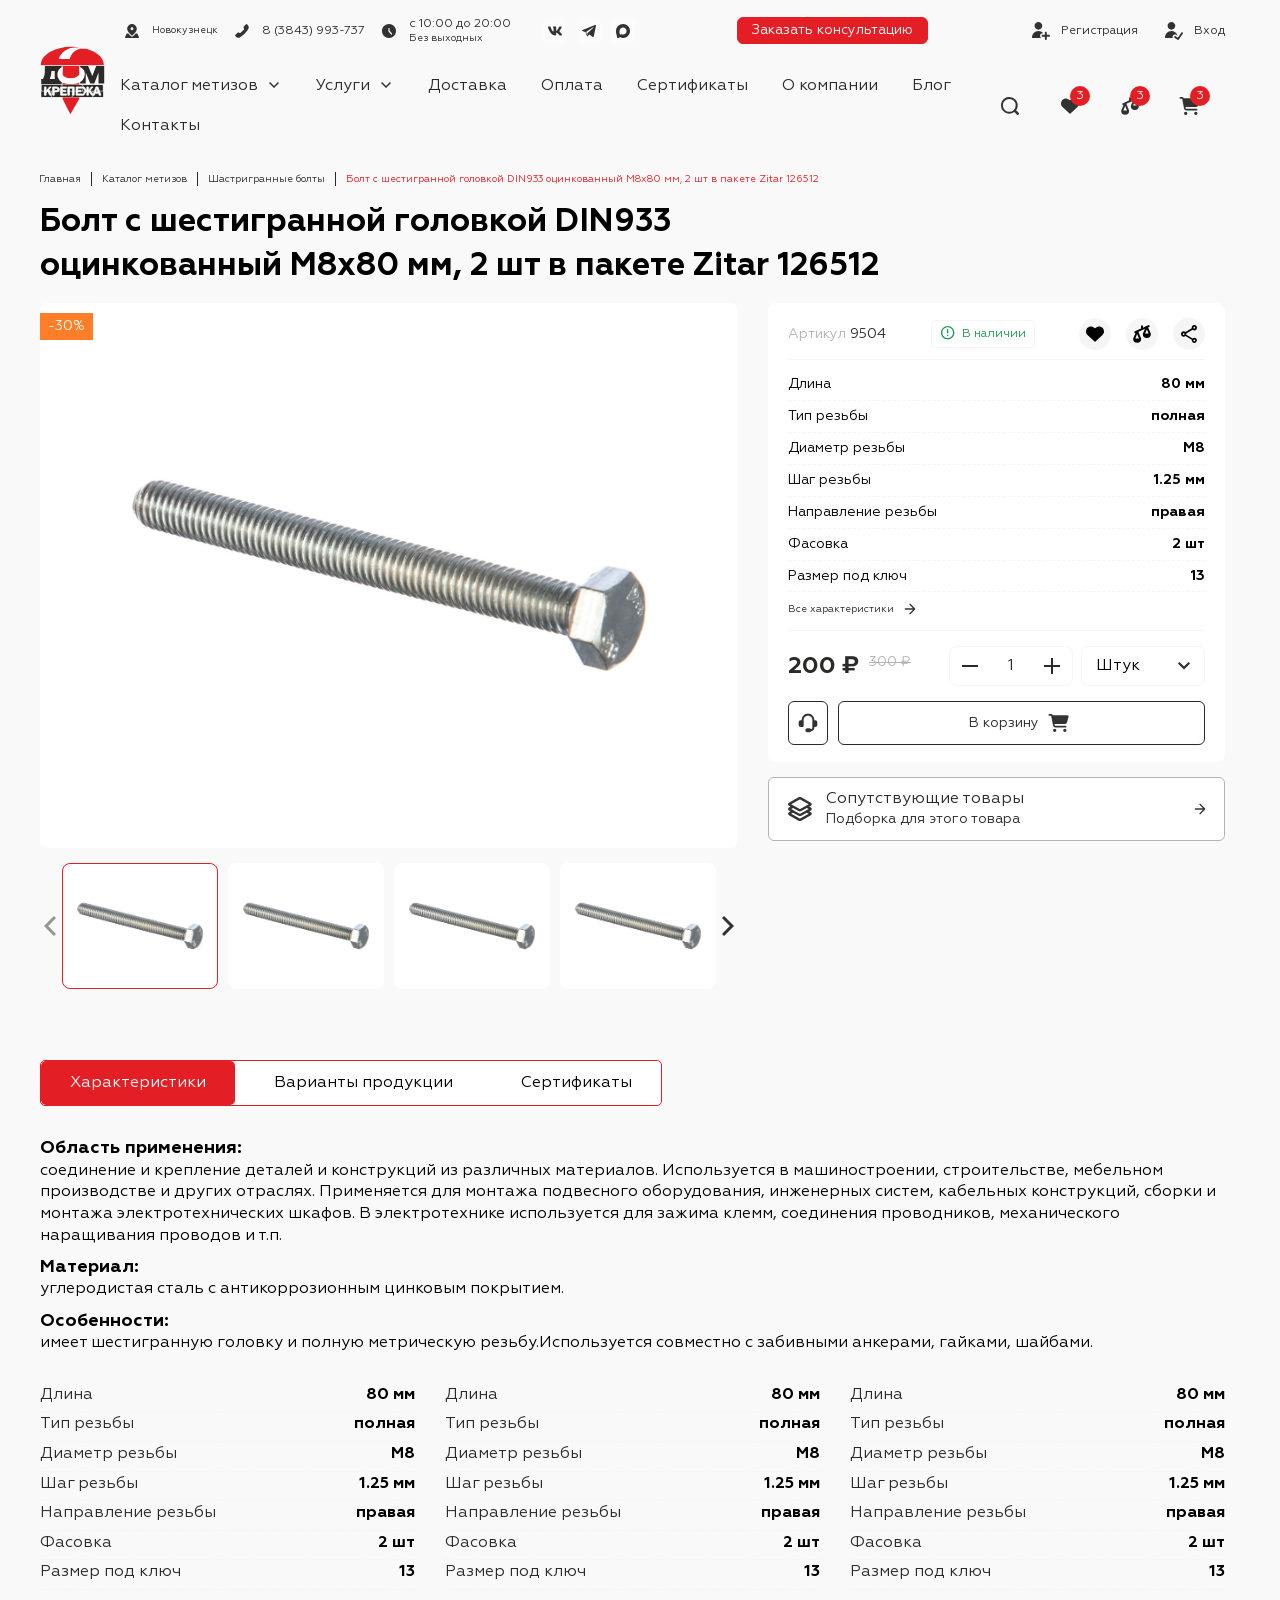
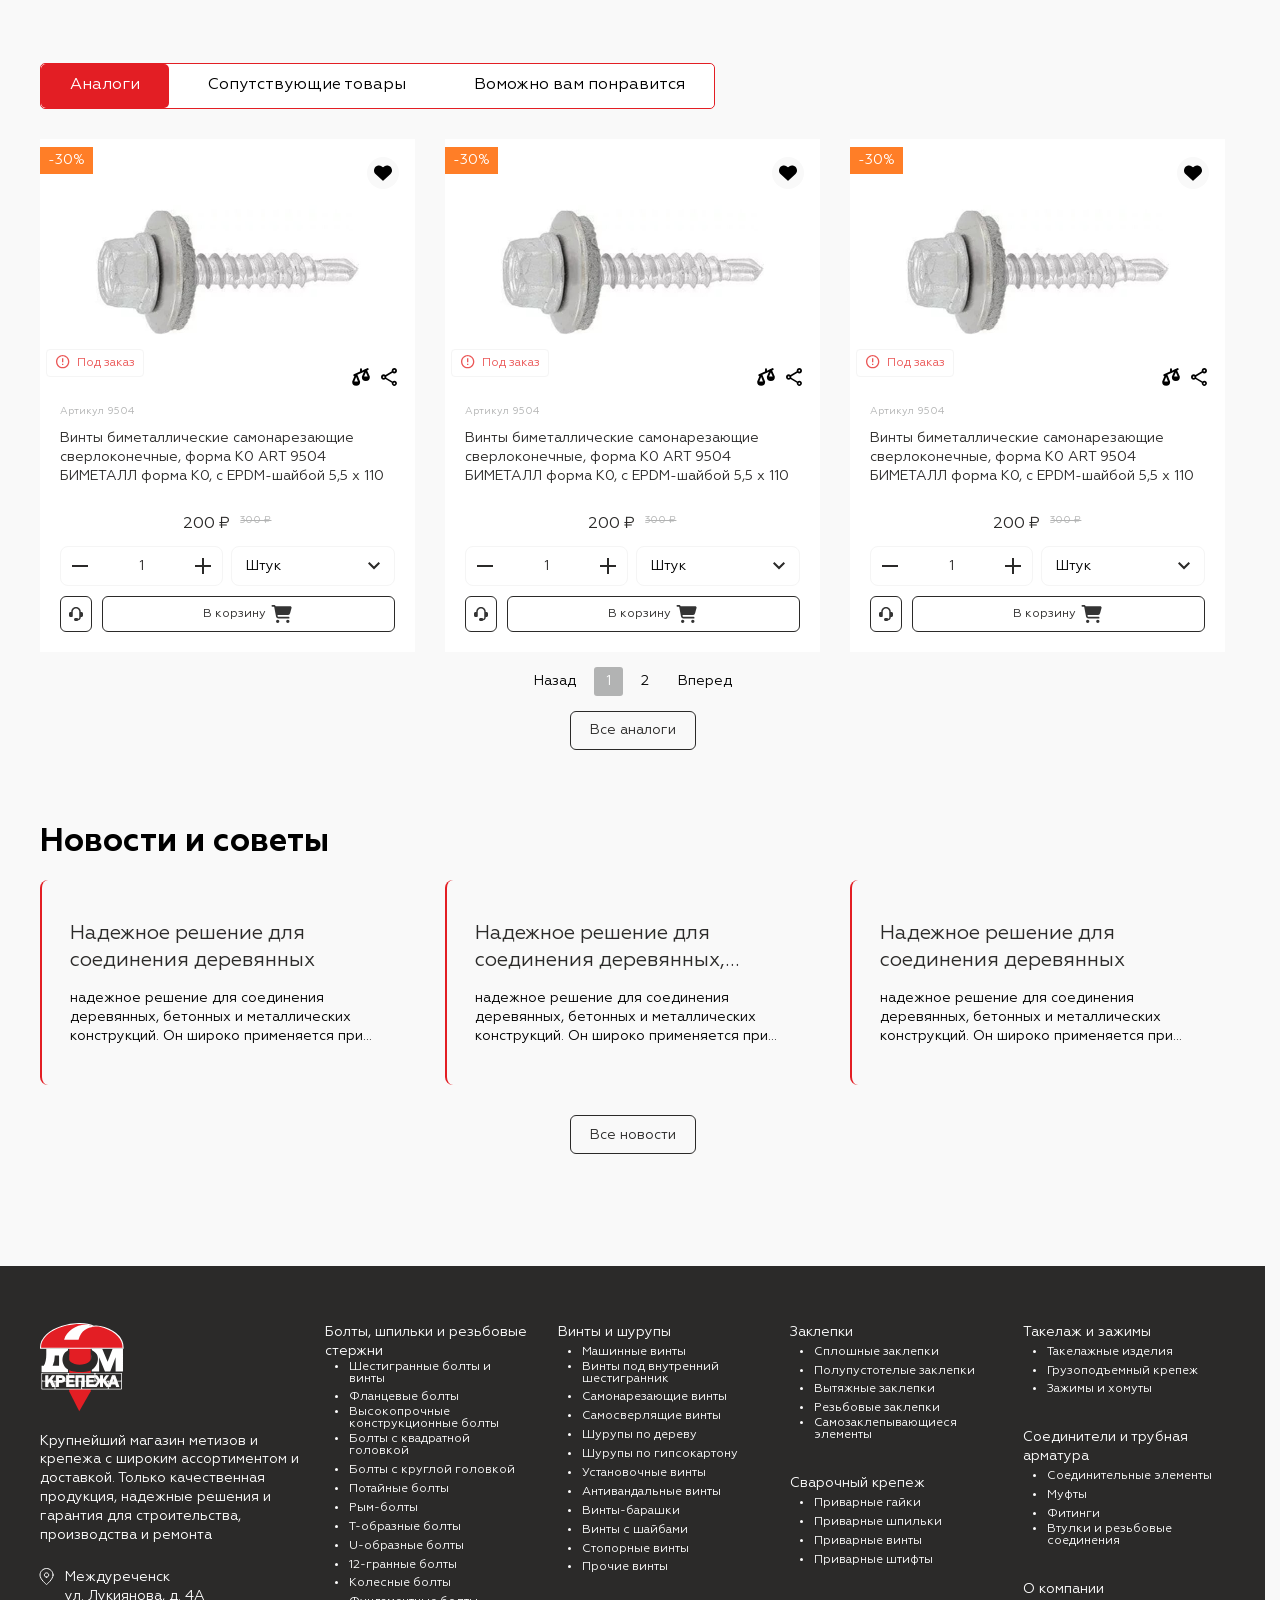
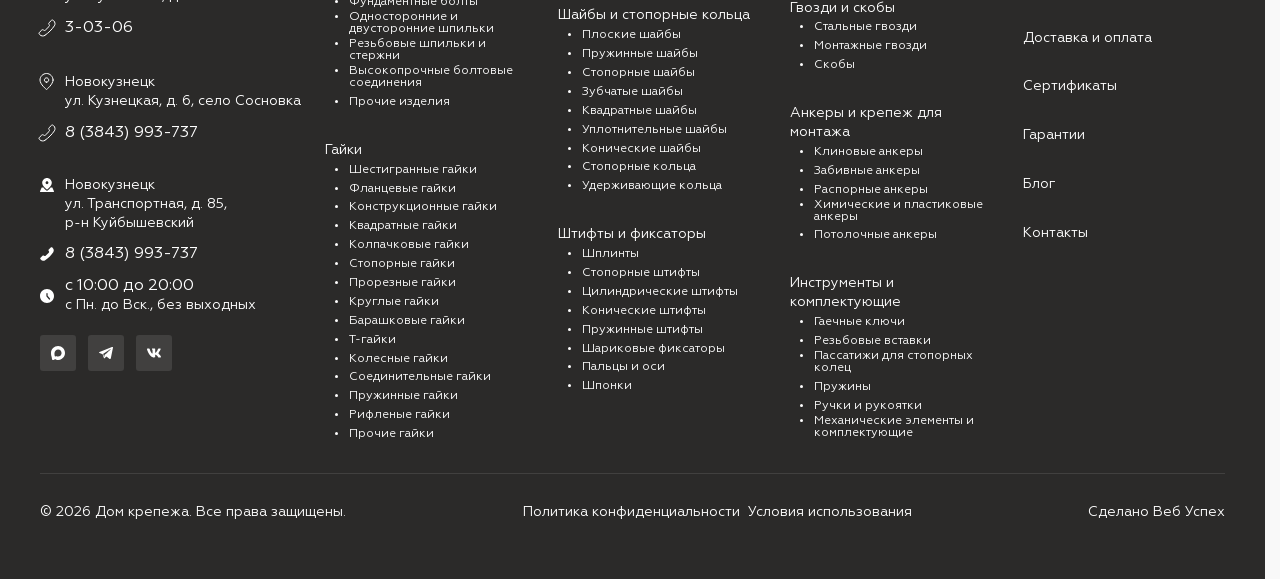
==== commit 34c1958e: "Add" ====
--- a/card.html
+++ b/card.html
@@ -32,6 +32,9 @@
                         <a href="" class="logo">
                             <img src="./img/logo.svg" alt="" />
                         </a>
+                        <a href="" class="logo logo-fix">
+                            <img src="./img/logo-main.svg" alt="" />
+                        </a>
                     </div>
                     <div class="header-panel-wrap">
                         <div class="panel-top-wrap">
@@ -501,8 +504,26 @@
                                 </div>
                             </div>
                             <div class="actions-inner-wrap">
-                                <div class="search-wrap">
-                                    <a href="" class="btn-action btn-action-ico ico-search"></a>
+                                <div class="search-wrap js-popup-wrap">
+                                    <a href="" class="btn-action btn-action-ico ico-search js-btn-popup-toggle"></a>
+                                    <div class="search-content-block js-popup-block">
+                                        <form action="/" class="frm-main-search">
+                                            <div class="field-input">
+                                                <input type="text" class="form-input" placeholder="Поиск" />
+                                            </div>
+                                            <div class="field-button">
+                                                <button type="submit" class="button-form btn">
+                                                    <div class="button-title">Найти</div>
+                                                    <div class="button-ico">
+                                                        <img
+                                                            src="data:image/svg+xml,%3csvg%20width='24'%20height='24'%20viewBox='-3%20-3%2024%2024'%20fill='none'%20xmlns='http://www.w3.org/2000/svg'%3e%3cg%20clip-path='url(%23clip0_86_3775)'%3e%3cpath%20fill-rule='evenodd'%20clip-rule='evenodd'%20d='M8.35714%201.92857C4.80675%201.92857%201.92857%204.80675%201.92857%208.35714C1.92857%2011.9075%204.80675%2014.7857%208.35714%2014.7857C11.9075%2014.7857%2014.7857%2011.9075%2014.7857%208.35714C14.7857%204.80675%2011.9075%201.92857%208.35714%201.92857ZM0%208.35714C0%203.74162%203.74162%200%208.35714%200C12.9727%200%2016.7143%203.74162%2016.7143%208.35714C16.7143%2010.201%2016.1172%2011.9054%2015.1057%2013.2875L17.6237%2015.8054C18.1259%2016.3075%2018.1259%2017.1216%2017.6237%2017.6237C17.1216%2018.1257%2016.3076%2018.1257%2015.8054%2017.6237L13.2875%2015.1057C11.9054%2016.1172%2010.201%2016.7143%208.35714%2016.7143C3.74162%2016.7143%200%2012.9727%200%208.35714Z'%20fill='%23E31E24'/%3e%3c/g%3e%3cdefs%3e%3cclipPath%20id='clip0_86_3775'%3e%3crect%20width='18'%20height='18'%20fill='white'/%3e%3c/clipPath%3e%3c/defs%3e%3c/svg%3e"
+                                                            alt=""
+                                                        />
+                                                    </div>
+                                                </button>
+                                            </div>
+                                        </form>
+                                    </div>
                                 </div>
                                 <div class="action-wrap">
                                     <a href="" class="btn-action btn-action-ico ico-fav" data-count="3"></a>
@@ -822,7 +843,11 @@
                                 </div>
                             </div>
                             <div class="more-inner-wrap">
-                                <a href="#features" class="btn button-arrow button-arrow-toggle">
+                                <a
+                                    href="#features"
+                                    class="btn button-arrow button-arrow-toggle"
+                                    data-tab-activated="card01"
+                                >
                                     <div class="button-title">Все характеристики</div>
                                 </a>
                             </div>
@@ -883,7 +908,7 @@
                             </div>
                         </div>
                         <div class="action-inner-wrap">
-                            <a href="" class="btn">
+                            <a href="#tabs" class="btn" data-tab-activated="tab02">
                                 <div class="button-ico">
                                     <img
                                         src="data:image/svg+xml,%3csvg%20width='24'%20height='24'%20viewBox='0%200%2024%2024'%20fill='none'%20xmlns='http://www.w3.org/2000/svg'%3e%3cpath%20fill-rule='evenodd'%20clip-rule='evenodd'%20d='M22.8916%205.70372C24.1505%206.40796%2024.1505%207.99204%2022.8916%208.69628L21.276%209.59999L22.8916%2010.5037C24.1505%2011.2079%2024.1505%2012.792%2022.8916%2013.4963L21.276%2014.4L22.8916%2015.3037C24.1505%2016.008%2024.1505%2017.592%2022.8916%2018.2963L13.2963%2023.6637C12.4947%2024.1121%2011.3411%2024.1121%2010.5395%2023.6637L0.944213%2018.2963C-0.314738%2017.592%20-0.314738%2016.008%200.944213%2015.3037L2.55981%2014.4L0.944213%2013.4963C-0.314738%2012.792%20-0.314738%2011.2079%200.944213%2010.5037L2.55976%209.59999L0.944213%208.69628C-0.314738%207.99204%20-0.314738%206.40796%200.944213%205.70372L10.5395%200.336284C11.3411%20-0.112095%2012.4947%20-0.112095%2013.2963%200.336284L22.8916%205.70372ZM13.2963%2014.0637L18.822%2010.9727L20.6583%2012L18.8219%2013.0273L16.3679%2014.4L12.1387%2016.7657C12.057%2016.8114%2011.7787%2016.8114%2011.6971%2016.7657L7.46787%2014.4L5.01383%2013.0273L3.17743%2012L5.0138%2010.9727L10.5395%2014.0637C11.3411%2014.5121%2012.4947%2014.5121%2013.2963%2014.0637ZM5.01386%2015.7727L3.17743%2016.8L11.6971%2021.5657C11.7787%2021.6114%2012.057%2021.6114%2012.1387%2021.5657L20.6583%2016.8L18.8219%2015.7727L13.2963%2018.8637C12.4947%2019.3121%2011.3411%2019.3121%2010.5395%2018.8637L5.01386%2015.7727ZM11.697%202.43428C11.7786%202.3886%2012.0569%202.3886%2012.1386%202.43428L20.6582%207.20002L12.1386%2011.9658C12.0569%2012.0114%2011.7786%2012.0114%2011.697%2011.9658L3.17733%207.20002L11.697%202.43428Z'%20fill='%23E31E24'/%3e%3c/svg%3e"
@@ -1556,1820 +1581,1093 @@
                         <div class="tab-title title-large">Аналоги</div>
                     </div>
                     <div class="js-tab-block" data-tab="tab01">
-                        <div class="items-wrap items-gap-large items-one-row">
-                            <!--item wrap-->
-                            <div class="item-wrap">
-                                <div class="item-tile-catalog">
-                                    <a href="" class="tile-link"></a>
-                                    <div class="tile-main-wrap">
-                                        <div class="tile-photo-wrap">
-                                            <div class="elm-photo photo-contain">
-                                                <img src="./img/catalog.jpg" alt="" />
-                                            </div>
-                                        </div>
-                                        <div class="tile-buttons-wrap">
-                                            <div class="tile-button-wrap tile-fav">
-                                                <a
-                                                    href=""
-                                                    class="tile-button btn-action-ico ico-fav-toggle js-btn-tgl"
-                                                ></a>
-                                            </div>
-                                            <div class="tile-button-wrap">
-                                                <a
-                                                    href=""
-                                                    class="tile-button btn-action-ico ico-compare-toggle js-btn-tgl"
-                                                ></a>
-                                            </div>
-                                            <div class="tile-button-wrap">
-                                                <a href="" class="tile-button btn-action-ico ico-share"></a>
-                                            </div>
-                                        </div>
-                                    </div>
-                                    <div class="tile-info-wrap">
-                                        <div class="tile-stickers-wrap">
-                                            <div class="tile-sticker-wrap">
-                                                <div class="elm-sticker bg-orange">-30%</div>
-                                            </div>
-                                            <div class="tile-stock-wrap">
-                                                <div class="elm-sticker type-stock stock-out">
-                                                    <img
-                                                        src="data:image/svg+xml,%3csvg%20width='16'%20height='16'%20viewBox='0%200%2016%2016'%20fill='none'%20xmlns='http://www.w3.org/2000/svg'%3e%3cpath%20d='M7%209.66667H8.33333V11H7V9.66667ZM7%204.33333H8.33333V8.33333H7V4.33333ZM7.66%201C3.98%201%201%203.98667%201%207.66667C1%2011.3467%203.98%2014.3333%207.66%2014.3333C11.3467%2014.3333%2014.3333%2011.3467%2014.3333%207.66667C14.3333%203.98667%2011.3467%201%207.66%201ZM7.66667%2013C4.72%2013%202.33333%2010.6133%202.33333%207.66667C2.33333%204.72%204.72%202.33333%207.66667%202.33333C10.6133%202.33333%2013%204.72%2013%207.66667C13%2010.6133%2010.6133%2013%207.66667%2013Z'%20fill='%23eb5757'/%3e%3c/svg%3e"
-                                                        alt=""
-                                                    />
-                                                    Под заказ
-                                                </div>
-                                            </div>
-                                        </div>
-                                        <div class="tile-info">Артикул 9504</div>
-                                        <div class="tile-title tile-many-lines">
-                                            Винты биметаллические самонарезающие сверлоконечные, форма К0 ART 9504
-                                            БИМЕТАЛЛ форма К0, c EPDM-шайбой 5,5 x 110
-                                        </div>
-                                    </div>
-                                    <div class="tile-sub-wrap">
-                                        <div class="elm-panel-product-added">
-                                            <div class="panel-price">
-                                                <div class="elm-price">200 ₽</div>
-                                                <div class="elm-price price-old">300 ₽</div>
-                                            </div>
-                                            <div class="panel-inner-wrap">
-                                                <div class="panel-counter">
-                                                    <div class="frm-field-counter js-counter">
-                                                        <button class="js-button-counter-plus btn button-plus"></button>
-                                                        <button
-                                                            class="js-button-counter-minus btn button-minus"
-                                                        ></button>
-                                                        <input
-                                                            type="text"
-                                                            class="form-input js-input-counter"
-                                                            data-unit=""
-                                                            data-step="1"
-                                                            value="1"
-                                                            data-min="1"
-                                                            data-max="15"
-                                                        />
-                                                    </div>
-                                                </div>
-                                                <div class="panel-counter-unit">
-                                                    <select class="form-input" required>
-                                                        <option>Штук</option>
-                                                        <option>Штук</option>
-                                                        <option>Штук</option>
-                                                        <option>Штук</option>
-                                                    </select>
-                                                </div>
-                                            </div>
-                                        </div>
-                                        <div class="elm-panel-product-actions">
-                                            <div class="panel-action">
-                                                <a href="" class="btn">
-                                                    <div class="button-ico">
-                                                        <img
-                                                            src="data:image/svg+xml,%3csvg%20width='24'%20height='24'%20viewBox='-5%20-5%2024%2024'%20fill='none'%20xmlns='http://www.w3.org/2000/svg'%3e%3cpath%20fill-rule='evenodd'%20clip-rule='evenodd'%20d='M6.98656%201.50051C6.56826%201.49301%206.15261%201.56812%205.76339%201.72154C5.37418%201.87496%205.01907%202.10367%204.7184%202.39457C4.41773%202.68547%204.17741%203.03283%204.01122%203.41677C3.84574%203.79906%203.757%204.21012%203.75%204.6266V5V7.25063V9C3.75%209.55228%203.30228%2010%202.75%2010H1.5C0.671573%2010%200%209.32843%200%208.5V6.5C0%205.67157%200.671573%205%201.5%205H2.25V4.62063V4.6093C2.2593%203.99368%202.39007%203.38593%202.63465%202.8209C2.87923%202.25587%203.23291%201.74465%203.6754%201.31654C4.11789%200.888422%204.64052%200.551829%205.21332%200.326043C5.78195%200.101901%206.38894%20-0.00866919%207%200.000530311C7.61106%20-0.00866919%208.21805%200.101901%208.78668%200.326043C9.35948%200.551829%209.88211%200.888422%2010.3246%201.31654C10.7671%201.74465%2011.1208%202.25587%2011.3653%202.8209C11.6099%203.38593%2011.7406%203.99368%2011.7499%204.6093L11.7501%204.62063L11.75%205H12.5C13.3284%205%2014%205.67157%2014%206.5V8.5C14%209.32843%2013.3284%2010%2012.5%2010H11.75V10.5C11.75%2011.2293%2011.4603%2011.9288%2010.9445%2012.4445C10.5022%2012.8868%209.92479%2013.1629%209.30926%2013.2326C9.05247%2013.6905%208.56238%2014%208%2014H6.5C5.67157%2014%205%2013.3284%205%2012.5C5%2011.6716%205.67157%2011%206.5%2011H8C8.54196%2011%209.01679%2011.2874%209.28038%2011.7182C9.50711%2011.666%209.71673%2011.551%209.88388%2011.3839C10.1183%2011.1495%2010.25%2010.8315%2010.25%2010.5V4.62661C10.243%204.21013%2010.1543%203.79906%209.98878%203.41677C9.82259%203.03283%209.58227%202.68547%209.2816%202.39457C8.98093%202.10367%208.62582%201.87496%208.23661%201.72154C7.84739%201.56812%207.43174%201.49301%207.01344%201.50051C7.00448%201.50067%206.99552%201.50067%206.98656%201.50051Z'%20fill='%23E31E24'/%3e%3c/svg%3e"
-                                                            alt=""
-                                                        />
-                                                    </div>
-                                                    <div class="button-title">Консультация</div>
-                                                </a>
-                                            </div>
-                                            <div class="panel-action">
-                                                <a href="" class="btn js-btn-tgl">
-                                                    <div class="button-title">
-                                                        <div class="button-title-text">В корзину</div>
-                                                        <div class="button-title-text-active">В корзине</div>
-                                                    </div>
-                                                    <div class="button-ico btn-action-ico ico-cart-toggle"></div>
-                                                </a>
-                                            </div>
-                                        </div>
-                                    </div>
-                                </div>
-                            </div>
-                            <!--/item wrap-->
-                            <!--item wrap-->
-                            <div class="item-wrap">
-                                <div class="item-tile-catalog">
-                                    <a href="" class="tile-link"></a>
-                                    <div class="tile-main-wrap">
-                                        <div class="tile-photo-wrap">
-                                            <div class="elm-photo photo-contain">
-                                                <img src="./img/catalog.jpg" alt="" />
-                                            </div>
-                                        </div>
-                                        <div class="tile-buttons-wrap">
-                                            <div class="tile-button-wrap tile-fav">
-                                                <a
-                                                    href=""
-                                                    class="tile-button btn-action-ico ico-fav-toggle js-btn-tgl"
-                                                ></a>
-                                            </div>
-                                            <div class="tile-button-wrap">
-                                                <a
-                                                    href=""
-                                                    class="tile-button btn-action-ico ico-compare-toggle js-btn-tgl"
-                                                ></a>
-                                            </div>
-                                            <div class="tile-button-wrap">
-                                                <a href="" class="tile-button btn-action-ico ico-share"></a>
-                                            </div>
-                                        </div>
-                                    </div>
-                                    <div class="tile-info-wrap">
-                                        <div class="tile-stickers-wrap">
-                                            <div class="tile-sticker-wrap">
-                                                <div class="elm-sticker bg-orange">-30%</div>
-                                            </div>
-                                            <div class="tile-stock-wrap">
-                                                <div class="elm-sticker type-stock stock-out">
-                                                    <img
-                                                        src="data:image/svg+xml,%3csvg%20width='16'%20height='16'%20viewBox='0%200%2016%2016'%20fill='none'%20xmlns='http://www.w3.org/2000/svg'%3e%3cpath%20d='M7%209.66667H8.33333V11H7V9.66667ZM7%204.33333H8.33333V8.33333H7V4.33333ZM7.66%201C3.98%201%201%203.98667%201%207.66667C1%2011.3467%203.98%2014.3333%207.66%2014.3333C11.3467%2014.3333%2014.3333%2011.3467%2014.3333%207.66667C14.3333%203.98667%2011.3467%201%207.66%201ZM7.66667%2013C4.72%2013%202.33333%2010.6133%202.33333%207.66667C2.33333%204.72%204.72%202.33333%207.66667%202.33333C10.6133%202.33333%2013%204.72%2013%207.66667C13%2010.6133%2010.6133%2013%207.66667%2013Z'%20fill='%23eb5757'/%3e%3c/svg%3e"
-                                                        alt=""
-                                                    />
-                                                    Под заказ
-                                                </div>
-                                            </div>
-                                        </div>
-                                        <div class="tile-info">Артикул 9504</div>
-                                        <div class="tile-title tile-many-lines">
-                                            Винты биметаллические самонарезающие сверлоконечные, форма К0 ART 9504
-                                            БИМЕТАЛЛ форма К0, c EPDM-шайбой 5,5 x 110
-                                        </div>
-                                    </div>
-                                    <div class="tile-sub-wrap">
-                                        <div class="elm-panel-product-added">
-                                            <div class="panel-price">
-                                                <div class="elm-price">200 ₽</div>
-                                                <div class="elm-price price-old">300 ₽</div>
-                                            </div>
-                                            <div class="panel-inner-wrap">
-                                                <div class="panel-counter">
-                                                    <div class="frm-field-counter js-counter">
-                                                        <button class="js-button-counter-plus btn button-plus"></button>
-                                                        <button
-                                                            class="js-button-counter-minus btn button-minus"
-                                                        ></button>
-                                                        <input
-                                                            type="text"
-                                                            class="form-input js-input-counter"
-                                                            data-unit=""
-                                                            data-step="1"
-                                                            value="1"
-                                                            data-min="1"
-                                                            data-max="15"
-                                                        />
-                                                    </div>
-                                                </div>
-                                                <div class="panel-counter-unit">
-                                                    <select class="form-input" required>
-                                                        <option>Штук</option>
-                                                        <option>Штук</option>
-                                                        <option>Штук</option>
-                                                        <option>Штук</option>
-                                                    </select>
-                                                </div>
-                                            </div>
-                                        </div>
-                                        <div class="elm-panel-product-actions">
-                                            <div class="panel-action">
-                                                <a href="" class="btn">
-                                                    <div class="button-ico">
-                                                        <img
-                                                            src="data:image/svg+xml,%3csvg%20width='24'%20height='24'%20viewBox='-5%20-5%2024%2024'%20fill='none'%20xmlns='http://www.w3.org/2000/svg'%3e%3cpath%20fill-rule='evenodd'%20clip-rule='evenodd'%20d='M6.98656%201.50051C6.56826%201.49301%206.15261%201.56812%205.76339%201.72154C5.37418%201.87496%205.01907%202.10367%204.7184%202.39457C4.41773%202.68547%204.17741%203.03283%204.01122%203.41677C3.84574%203.79906%203.757%204.21012%203.75%204.6266V5V7.25063V9C3.75%209.55228%203.30228%2010%202.75%2010H1.5C0.671573%2010%200%209.32843%200%208.5V6.5C0%205.67157%200.671573%205%201.5%205H2.25V4.62063V4.6093C2.2593%203.99368%202.39007%203.38593%202.63465%202.8209C2.87923%202.25587%203.23291%201.74465%203.6754%201.31654C4.11789%200.888422%204.64052%200.551829%205.21332%200.326043C5.78195%200.101901%206.38894%20-0.00866919%207%200.000530311C7.61106%20-0.00866919%208.21805%200.101901%208.78668%200.326043C9.35948%200.551829%209.88211%200.888422%2010.3246%201.31654C10.7671%201.74465%2011.1208%202.25587%2011.3653%202.8209C11.6099%203.38593%2011.7406%203.99368%2011.7499%204.6093L11.7501%204.62063L11.75%205H12.5C13.3284%205%2014%205.67157%2014%206.5V8.5C14%209.32843%2013.3284%2010%2012.5%2010H11.75V10.5C11.75%2011.2293%2011.4603%2011.9288%2010.9445%2012.4445C10.5022%2012.8868%209.92479%2013.1629%209.30926%2013.2326C9.05247%2013.6905%208.56238%2014%208%2014H6.5C5.67157%2014%205%2013.3284%205%2012.5C5%2011.6716%205.67157%2011%206.5%2011H8C8.54196%2011%209.01679%2011.2874%209.28038%2011.7182C9.50711%2011.666%209.71673%2011.551%209.88388%2011.3839C10.1183%2011.1495%2010.25%2010.8315%2010.25%2010.5V4.62661C10.243%204.21013%2010.1543%203.79906%209.98878%203.41677C9.82259%203.03283%209.58227%202.68547%209.2816%202.39457C8.98093%202.10367%208.62582%201.87496%208.23661%201.72154C7.84739%201.56812%207.43174%201.49301%207.01344%201.50051C7.00448%201.50067%206.99552%201.50067%206.98656%201.50051Z'%20fill='%23E31E24'/%3e%3c/svg%3e"
-                                                            alt=""
-                                                        />
-                                                    </div>
-                                                    <div class="button-title">Консультация</div>
-                                                </a>
-                                            </div>
-                                            <div class="panel-action">
-                                                <a href="" class="btn js-btn-tgl">
-                                                    <div class="button-title">
-                                                        <div class="button-title-text">В корзину</div>
-                                                        <div class="button-title-text-active">В корзине</div>
-                                                    </div>
-                                                    <div class="button-ico btn-action-ico ico-cart-toggle"></div>
-                                                </a>
-                                            </div>
-                                        </div>
-                                    </div>
-                                </div>
-                            </div>
-                            <!--/item wrap-->
-                            <!--item wrap-->
-                            <div class="item-wrap">
-                                <div class="item-tile-catalog">
-                                    <a href="" class="tile-link"></a>
-                                    <div class="tile-main-wrap">
-                                        <div class="tile-photo-wrap">
-                                            <div class="elm-photo photo-contain">
-                                                <img src="./img/catalog.jpg" alt="" />
-                                            </div>
-                                        </div>
-                                        <div class="tile-buttons-wrap">
-                                            <div class="tile-button-wrap tile-fav">
-                                                <a
-                                                    href=""
-                                                    class="tile-button btn-action-ico ico-fav-toggle js-btn-tgl"
-                                                ></a>
-                                            </div>
-                                            <div class="tile-button-wrap">
-                                                <a
-                                                    href=""
-                                                    class="tile-button btn-action-ico ico-compare-toggle js-btn-tgl"
-                                                ></a>
-                                            </div>
-                                            <div class="tile-button-wrap">
-                                                <a href="" class="tile-button btn-action-ico ico-share"></a>
-                                            </div>
-                                        </div>
-                                    </div>
-                                    <div class="tile-info-wrap">
-                                        <div class="tile-stickers-wrap">
-                                            <div class="tile-sticker-wrap">
-                                                <div class="elm-sticker bg-orange">-30%</div>
-                                            </div>
-                                            <div class="tile-stock-wrap">
-                                                <div class="elm-sticker type-stock stock-out">
-                                                    <img
-                                                        src="data:image/svg+xml,%3csvg%20width='16'%20height='16'%20viewBox='0%200%2016%2016'%20fill='none'%20xmlns='http://www.w3.org/2000/svg'%3e%3cpath%20d='M7%209.66667H8.33333V11H7V9.66667ZM7%204.33333H8.33333V8.33333H7V4.33333ZM7.66%201C3.98%201%201%203.98667%201%207.66667C1%2011.3467%203.98%2014.3333%207.66%2014.3333C11.3467%2014.3333%2014.3333%2011.3467%2014.3333%207.66667C14.3333%203.98667%2011.3467%201%207.66%201ZM7.66667%2013C4.72%2013%202.33333%2010.6133%202.33333%207.66667C2.33333%204.72%204.72%202.33333%207.66667%202.33333C10.6133%202.33333%2013%204.72%2013%207.66667C13%2010.6133%2010.6133%2013%207.66667%2013Z'%20fill='%23eb5757'/%3e%3c/svg%3e"
-                                                        alt=""
-                                                    />
-                                                    Под заказ
-                                                </div>
-                                            </div>
-                                        </div>
-                                        <div class="tile-info">Артикул 9504</div>
-                                        <div class="tile-title tile-many-lines">
-                                            Винты биметаллические самонарезающие сверлоконечные, форма К0 ART 9504
-                                            БИМЕТАЛЛ форма К0, c EPDM-шайбой 5,5 x 110
-                                        </div>
-                                    </div>
-                                    <div class="tile-sub-wrap">
-                                        <div class="elm-panel-product-added">
-                                            <div class="panel-price">
-                                                <div class="elm-price">200 ₽</div>
-                                                <div class="elm-price price-old">300 ₽</div>
-                                            </div>
-                                            <div class="panel-inner-wrap">
-                                                <div class="panel-counter">
-                                                    <div class="frm-field-counter js-counter">
-                                                        <button class="js-button-counter-plus btn button-plus"></button>
-                                                        <button
-                                                            class="js-button-counter-minus btn button-minus"
-                                                        ></button>
-                                                        <input
-                                                            type="text"
-                                                            class="form-input js-input-counter"
-                                                            data-unit=""
-                                                            data-step="1"
-                                                            value="1"
-                                                            data-min="1"
-                                                            data-max="15"
-                                                        />
-                                                    </div>
-                                                </div>
-                                                <div class="panel-counter-unit">
-                                                    <select class="form-input" required>
-                                                        <option>Штук</option>
-                                                        <option>Штук</option>
-                                                        <option>Штук</option>
-                                                        <option>Штук</option>
-                                                    </select>
-                                                </div>
-                                            </div>
-                                        </div>
-                                        <div class="elm-panel-product-actions">
-                                            <div class="panel-action">
-                                                <a href="" class="btn">
-                                                    <div class="button-ico">
-                                                        <img
-                                                            src="data:image/svg+xml,%3csvg%20width='24'%20height='24'%20viewBox='-5%20-5%2024%2024'%20fill='none'%20xmlns='http://www.w3.org/2000/svg'%3e%3cpath%20fill-rule='evenodd'%20clip-rule='evenodd'%20d='M6.98656%201.50051C6.56826%201.49301%206.15261%201.56812%205.76339%201.72154C5.37418%201.87496%205.01907%202.10367%204.7184%202.39457C4.41773%202.68547%204.17741%203.03283%204.01122%203.41677C3.84574%203.79906%203.757%204.21012%203.75%204.6266V5V7.25063V9C3.75%209.55228%203.30228%2010%202.75%2010H1.5C0.671573%2010%200%209.32843%200%208.5V6.5C0%205.67157%200.671573%205%201.5%205H2.25V4.62063V4.6093C2.2593%203.99368%202.39007%203.38593%202.63465%202.8209C2.87923%202.25587%203.23291%201.74465%203.6754%201.31654C4.11789%200.888422%204.64052%200.551829%205.21332%200.326043C5.78195%200.101901%206.38894%20-0.00866919%207%200.000530311C7.61106%20-0.00866919%208.21805%200.101901%208.78668%200.326043C9.35948%200.551829%209.88211%200.888422%2010.3246%201.31654C10.7671%201.74465%2011.1208%202.25587%2011.3653%202.8209C11.6099%203.38593%2011.7406%203.99368%2011.7499%204.6093L11.7501%204.62063L11.75%205H12.5C13.3284%205%2014%205.67157%2014%206.5V8.5C14%209.32843%2013.3284%2010%2012.5%2010H11.75V10.5C11.75%2011.2293%2011.4603%2011.9288%2010.9445%2012.4445C10.5022%2012.8868%209.92479%2013.1629%209.30926%2013.2326C9.05247%2013.6905%208.56238%2014%208%2014H6.5C5.67157%2014%205%2013.3284%205%2012.5C5%2011.6716%205.67157%2011%206.5%2011H8C8.54196%2011%209.01679%2011.2874%209.28038%2011.7182C9.50711%2011.666%209.71673%2011.551%209.88388%2011.3839C10.1183%2011.1495%2010.25%2010.8315%2010.25%2010.5V4.62661C10.243%204.21013%2010.1543%203.79906%209.98878%203.41677C9.82259%203.03283%209.58227%202.68547%209.2816%202.39457C8.98093%202.10367%208.62582%201.87496%208.23661%201.72154C7.84739%201.56812%207.43174%201.49301%207.01344%201.50051C7.00448%201.50067%206.99552%201.50067%206.98656%201.50051Z'%20fill='%23E31E24'/%3e%3c/svg%3e"
-                                                            alt=""
-                                                        />
-                                                    </div>
-                                                    <div class="button-title">Консультация</div>
-                                                </a>
-                                            </div>
-                                            <div class="panel-action">
-                                                <a href="" class="btn js-btn-tgl">
-                                                    <div class="button-title">
-                                                        <div class="button-title-text">В корзину</div>
-                                                        <div class="button-title-text-active">В корзине</div>
-                                                    </div>
-                                                    <div class="button-ico btn-action-ico ico-cart-toggle"></div>
-                                                </a>
-                                            </div>
-                                        </div>
-                                    </div>
-                                </div>
-                            </div>
-                            <!--/item wrap-->
-                            <!--item wrap-->
-                            <div class="item-wrap">
-                                <div class="item-tile-catalog">
-                                    <a href="" class="tile-link"></a>
-                                    <div class="tile-main-wrap">
-                                        <div class="tile-photo-wrap">
-                                            <div class="elm-photo photo-contain">
-                                                <img src="./img/catalog.jpg" alt="" />
-                                            </div>
-                                        </div>
-                                        <div class="tile-buttons-wrap">
-                                            <div class="tile-button-wrap tile-fav">
-                                                <a
-                                                    href=""
-                                                    class="tile-button btn-action-ico ico-fav-toggle js-btn-tgl"
-                                                ></a>
-                                            </div>
-                                            <div class="tile-button-wrap">
-                                                <a
-                                                    href=""
-                                                    class="tile-button btn-action-ico ico-compare-toggle js-btn-tgl"
-                                                ></a>
-                                            </div>
-                                            <div class="tile-button-wrap">
-                                                <a href="" class="tile-button btn-action-ico ico-share"></a>
-                                            </div>
-                                        </div>
-                                    </div>
-                                    <div class="tile-info-wrap">
-                                        <div class="tile-stickers-wrap">
-                                            <div class="tile-sticker-wrap">
-                                                <div class="elm-sticker bg-orange">-30%</div>
-                                            </div>
-                                            <div class="tile-stock-wrap">
-                                                <div class="elm-sticker type-stock stock-out">
-                                                    <img
-                                                        src="data:image/svg+xml,%3csvg%20width='16'%20height='16'%20viewBox='0%200%2016%2016'%20fill='none'%20xmlns='http://www.w3.org/2000/svg'%3e%3cpath%20d='M7%209.66667H8.33333V11H7V9.66667ZM7%204.33333H8.33333V8.33333H7V4.33333ZM7.66%201C3.98%201%201%203.98667%201%207.66667C1%2011.3467%203.98%2014.3333%207.66%2014.3333C11.3467%2014.3333%2014.3333%2011.3467%2014.3333%207.66667C14.3333%203.98667%2011.3467%201%207.66%201ZM7.66667%2013C4.72%2013%202.33333%2010.6133%202.33333%207.66667C2.33333%204.72%204.72%202.33333%207.66667%202.33333C10.6133%202.33333%2013%204.72%2013%207.66667C13%2010.6133%2010.6133%2013%207.66667%2013Z'%20fill='%23eb5757'/%3e%3c/svg%3e"
-                                                        alt=""
-                                                    />
-                                                    Под заказ
-                                                </div>
-                                            </div>
-                                        </div>
-                                        <div class="tile-info">Артикул 9504</div>
-                                        <div class="tile-title tile-many-lines">
-                                            Винты биметаллические самонарезающие сверлоконечные, форма К0 ART 9504
-                                            БИМЕТАЛЛ форма К0, c EPDM-шайбой 5,5 x 110
-                                        </div>
-                                    </div>
-                                    <div class="tile-sub-wrap">
-                                        <div class="elm-panel-product-added">
-                                            <div class="panel-price">
-                                                <div class="elm-price">200 ₽</div>
-                                                <div class="elm-price price-old">300 ₽</div>
-                                            </div>
-                                            <div class="panel-inner-wrap">
-                                                <div class="panel-counter">
-                                                    <div class="frm-field-counter js-counter">
-                                                        <button class="js-button-counter-plus btn button-plus"></button>
-                                                        <button
-                                                            class="js-button-counter-minus btn button-minus"
-                                                        ></button>
-                                                        <input
-                                                            type="text"
-                                                            class="form-input js-input-counter"
-                                                            data-unit=""
-                                                            data-step="1"
-                                                            value="1"
-                                                            data-min="1"
-                                                            data-max="15"
-                                                        />
-                                                    </div>
-                                                </div>
-                                                <div class="panel-counter-unit">
-                                                    <select class="form-input" required>
-                                                        <option>Штук</option>
-                                                        <option>Штук</option>
-                                                        <option>Штук</option>
-                                                        <option>Штук</option>
-                                                    </select>
-                                                </div>
-                                            </div>
-                                        </div>
-                                        <div class="elm-panel-product-actions">
-                                            <div class="panel-action">
-                                                <a href="" class="btn">
-                                                    <div class="button-ico">
-                                                        <img
-                                                            src="data:image/svg+xml,%3csvg%20width='24'%20height='24'%20viewBox='-5%20-5%2024%2024'%20fill='none'%20xmlns='http://www.w3.org/2000/svg'%3e%3cpath%20fill-rule='evenodd'%20clip-rule='evenodd'%20d='M6.98656%201.50051C6.56826%201.49301%206.15261%201.56812%205.76339%201.72154C5.37418%201.87496%205.01907%202.10367%204.7184%202.39457C4.41773%202.68547%204.17741%203.03283%204.01122%203.41677C3.84574%203.79906%203.757%204.21012%203.75%204.6266V5V7.25063V9C3.75%209.55228%203.30228%2010%202.75%2010H1.5C0.671573%2010%200%209.32843%200%208.5V6.5C0%205.67157%200.671573%205%201.5%205H2.25V4.62063V4.6093C2.2593%203.99368%202.39007%203.38593%202.63465%202.8209C2.87923%202.25587%203.23291%201.74465%203.6754%201.31654C4.11789%200.888422%204.64052%200.551829%205.21332%200.326043C5.78195%200.101901%206.38894%20-0.00866919%207%200.000530311C7.61106%20-0.00866919%208.21805%200.101901%208.78668%200.326043C9.35948%200.551829%209.88211%200.888422%2010.3246%201.31654C10.7671%201.74465%2011.1208%202.25587%2011.3653%202.8209C11.6099%203.38593%2011.7406%203.99368%2011.7499%204.6093L11.7501%204.62063L11.75%205H12.5C13.3284%205%2014%205.67157%2014%206.5V8.5C14%209.32843%2013.3284%2010%2012.5%2010H11.75V10.5C11.75%2011.2293%2011.4603%2011.9288%2010.9445%2012.4445C10.5022%2012.8868%209.92479%2013.1629%209.30926%2013.2326C9.05247%2013.6905%208.56238%2014%208%2014H6.5C5.67157%2014%205%2013.3284%205%2012.5C5%2011.6716%205.67157%2011%206.5%2011H8C8.54196%2011%209.01679%2011.2874%209.28038%2011.7182C9.50711%2011.666%209.71673%2011.551%209.88388%2011.3839C10.1183%2011.1495%2010.25%2010.8315%2010.25%2010.5V4.62661C10.243%204.21013%2010.1543%203.79906%209.98878%203.41677C9.82259%203.03283%209.58227%202.68547%209.2816%202.39457C8.98093%202.10367%208.62582%201.87496%208.23661%201.72154C7.84739%201.56812%207.43174%201.49301%207.01344%201.50051C7.00448%201.50067%206.99552%201.50067%206.98656%201.50051Z'%20fill='%23E31E24'/%3e%3c/svg%3e"
-                                                            alt=""
-                                                        />
-                                                    </div>
-                                                    <div class="button-title">Консультация</div>
-                                                </a>
-                                            </div>
-                                            <div class="panel-action">
-                                                <a href="" class="btn js-btn-tgl">
-                                                    <div class="button-title">
-                                                        <div class="button-title-text">В корзину</div>
-                                                        <div class="button-title-text-active">В корзине</div>
-                                                    </div>
-                                                    <div class="button-ico btn-action-ico ico-cart-toggle"></div>
-                                                </a>
-                                            </div>
-                                        </div>
-                                    </div>
-                                </div>
-                            </div>
-                            <!--/item wrap-->
-                            <!--item wrap-->
-                            <div class="item-wrap">
-                                <div class="item-tile-catalog">
-                                    <a href="" class="tile-link"></a>
-                                    <div class="tile-main-wrap">
-                                        <div class="tile-photo-wrap">
-                                            <div class="elm-photo photo-contain">
-                                                <img src="./img/catalog.jpg" alt="" />
-                                            </div>
-                                        </div>
-                                        <div class="tile-buttons-wrap">
-                                            <div class="tile-button-wrap tile-fav">
-                                                <a
-                                                    href=""
-                                                    class="tile-button btn-action-ico ico-fav-toggle js-btn-tgl"
-                                                ></a>
-                                            </div>
-                                            <div class="tile-button-wrap">
-                                                <a
-                                                    href=""
-                                                    class="tile-button btn-action-ico ico-compare-toggle js-btn-tgl"
-                                                ></a>
-                                            </div>
-                                            <div class="tile-button-wrap">
-                                                <a href="" class="tile-button btn-action-ico ico-share"></a>
-                                            </div>
-                                        </div>
-                                    </div>
-                                    <div class="tile-info-wrap">
-                                        <div class="tile-stickers-wrap">
-                                            <div class="tile-sticker-wrap">
-                                                <div class="elm-sticker bg-orange">-30%</div>
-                                            </div>
-                                            <div class="tile-stock-wrap">
-                                                <div class="elm-sticker type-stock stock-out">
-                                                    <img
-                                                        src="data:image/svg+xml,%3csvg%20width='16'%20height='16'%20viewBox='0%200%2016%2016'%20fill='none'%20xmlns='http://www.w3.org/2000/svg'%3e%3cpath%20d='M7%209.66667H8.33333V11H7V9.66667ZM7%204.33333H8.33333V8.33333H7V4.33333ZM7.66%201C3.98%201%201%203.98667%201%207.66667C1%2011.3467%203.98%2014.3333%207.66%2014.3333C11.3467%2014.3333%2014.3333%2011.3467%2014.3333%207.66667C14.3333%203.98667%2011.3467%201%207.66%201ZM7.66667%2013C4.72%2013%202.33333%2010.6133%202.33333%207.66667C2.33333%204.72%204.72%202.33333%207.66667%202.33333C10.6133%202.33333%2013%204.72%2013%207.66667C13%2010.6133%2010.6133%2013%207.66667%2013Z'%20fill='%23eb5757'/%3e%3c/svg%3e"
-                                                        alt=""
-                                                    />
-                                                    Под заказ
-                                                </div>
-                                            </div>
-                                        </div>
-                                        <div class="tile-info">Артикул 9504</div>
-                                        <div class="tile-title tile-many-lines">
-                                            Винты биметаллические самонарезающие сверлоконечные, форма К0 ART 9504
-                                            БИМЕТАЛЛ форма К0, c EPDM-шайбой 5,5 x 110
-                                        </div>
-                                    </div>
-                                    <div class="tile-sub-wrap">
-                                        <div class="elm-panel-product-added">
-                                            <div class="panel-price">
-                                                <div class="elm-price">200 ₽</div>
-                                                <div class="elm-price price-old">300 ₽</div>
-                                            </div>
-                                            <div class="panel-inner-wrap">
-                                                <div class="panel-counter">
-                                                    <div class="frm-field-counter js-counter">
-                                                        <button class="js-button-counter-plus btn button-plus"></button>
-                                                        <button
-                                                            class="js-button-counter-minus btn button-minus"
-                                                        ></button>
-                                                        <input
-                                                            type="text"
-                                                            class="form-input js-input-counter"
-                                                            data-unit=""
-                                                            data-step="1"
-                                                            value="1"
-                                                            data-min="1"
-                                                            data-max="15"
-                                                        />
-                                                    </div>
-                                                </div>
-                                                <div class="panel-counter-unit">
-                                                    <select class="form-input" required>
-                                                        <option>Штук</option>
-                                                        <option>Штук</option>
-                                                        <option>Штук</option>
-                                                        <option>Штук</option>
-                                                    </select>
-                                                </div>
-                                            </div>
-                                        </div>
-                                        <div class="elm-panel-product-actions">
-                                            <div class="panel-action">
-                                                <a href="" class="btn">
-                                                    <div class="button-ico">
-                                                        <img
-                                                            src="data:image/svg+xml,%3csvg%20width='24'%20height='24'%20viewBox='-5%20-5%2024%2024'%20fill='none'%20xmlns='http://www.w3.org/2000/svg'%3e%3cpath%20fill-rule='evenodd'%20clip-rule='evenodd'%20d='M6.98656%201.50051C6.56826%201.49301%206.15261%201.56812%205.76339%201.72154C5.37418%201.87496%205.01907%202.10367%204.7184%202.39457C4.41773%202.68547%204.17741%203.03283%204.01122%203.41677C3.84574%203.79906%203.757%204.21012%203.75%204.6266V5V7.25063V9C3.75%209.55228%203.30228%2010%202.75%2010H1.5C0.671573%2010%200%209.32843%200%208.5V6.5C0%205.67157%200.671573%205%201.5%205H2.25V4.62063V4.6093C2.2593%203.99368%202.39007%203.38593%202.63465%202.8209C2.87923%202.25587%203.23291%201.74465%203.6754%201.31654C4.11789%200.888422%204.64052%200.551829%205.21332%200.326043C5.78195%200.101901%206.38894%20-0.00866919%207%200.000530311C7.61106%20-0.00866919%208.21805%200.101901%208.78668%200.326043C9.35948%200.551829%209.88211%200.888422%2010.3246%201.31654C10.7671%201.74465%2011.1208%202.25587%2011.3653%202.8209C11.6099%203.38593%2011.7406%203.99368%2011.7499%204.6093L11.7501%204.62063L11.75%205H12.5C13.3284%205%2014%205.67157%2014%206.5V8.5C14%209.32843%2013.3284%2010%2012.5%2010H11.75V10.5C11.75%2011.2293%2011.4603%2011.9288%2010.9445%2012.4445C10.5022%2012.8868%209.92479%2013.1629%209.30926%2013.2326C9.05247%2013.6905%208.56238%2014%208%2014H6.5C5.67157%2014%205%2013.3284%205%2012.5C5%2011.6716%205.67157%2011%206.5%2011H8C8.54196%2011%209.01679%2011.2874%209.28038%2011.7182C9.50711%2011.666%209.71673%2011.551%209.88388%2011.3839C10.1183%2011.1495%2010.25%2010.8315%2010.25%2010.5V4.62661C10.243%204.21013%2010.1543%203.79906%209.98878%203.41677C9.82259%203.03283%209.58227%202.68547%209.2816%202.39457C8.98093%202.10367%208.62582%201.87496%208.23661%201.72154C7.84739%201.56812%207.43174%201.49301%207.01344%201.50051C7.00448%201.50067%206.99552%201.50067%206.98656%201.50051Z'%20fill='%23E31E24'/%3e%3c/svg%3e"
-                                                            alt=""
-                                                        />
-                                                    </div>
-                                                    <div class="button-title">Консультация</div>
-                                                </a>
-                                            </div>
-                                            <div class="panel-action">
-                                                <a href="" class="btn js-btn-tgl">
-                                                    <div class="button-title">
-                                                        <div class="button-title-text">В корзину</div>
-                                                        <div class="button-title-text-active">В корзине</div>
-                                                    </div>
-                                                    <div class="button-ico btn-action-ico ico-cart-toggle"></div>
-                                                </a>
-                                            </div>
-                                        </div>
-                                    </div>
-                                </div>
-                            </div>
-                            <!--/item wrap-->
-                            <!--item wrap-->
-                            <div class="item-wrap">
-                                <div class="item-tile-catalog">
-                                    <a href="" class="tile-link"></a>
-                                    <div class="tile-main-wrap">
-                                        <div class="tile-photo-wrap">
-                                            <div class="elm-photo photo-contain">
-                                                <img src="./img/catalog.jpg" alt="" />
-                                            </div>
-                                        </div>
-                                        <div class="tile-buttons-wrap">
-                                            <div class="tile-button-wrap tile-fav">
-                                                <a
-                                                    href=""
-                                                    class="tile-button btn-action-ico ico-fav-toggle js-btn-tgl"
-                                                ></a>
-                                            </div>
-                                            <div class="tile-button-wrap">
-                                                <a
-                                                    href=""
-                                                    class="tile-button btn-action-ico ico-compare-toggle js-btn-tgl"
-                                                ></a>
-                                            </div>
-                                            <div class="tile-button-wrap">
-                                                <a href="" class="tile-button btn-action-ico ico-share"></a>
-                                            </div>
-                                        </div>
-                                    </div>
-                                    <div class="tile-info-wrap">
-                                        <div class="tile-stickers-wrap">
-                                            <div class="tile-sticker-wrap">
-                                                <div class="elm-sticker bg-orange">-30%</div>
-                                            </div>
-                                            <div class="tile-stock-wrap">
-                                                <div class="elm-sticker type-stock stock-out">
-                                                    <img
-                                                        src="data:image/svg+xml,%3csvg%20width='16'%20height='16'%20viewBox='0%200%2016%2016'%20fill='none'%20xmlns='http://www.w3.org/2000/svg'%3e%3cpath%20d='M7%209.66667H8.33333V11H7V9.66667ZM7%204.33333H8.33333V8.33333H7V4.33333ZM7.66%201C3.98%201%201%203.98667%201%207.66667C1%2011.3467%203.98%2014.3333%207.66%2014.3333C11.3467%2014.3333%2014.3333%2011.3467%2014.3333%207.66667C14.3333%203.98667%2011.3467%201%207.66%201ZM7.66667%2013C4.72%2013%202.33333%2010.6133%202.33333%207.66667C2.33333%204.72%204.72%202.33333%207.66667%202.33333C10.6133%202.33333%2013%204.72%2013%207.66667C13%2010.6133%2010.6133%2013%207.66667%2013Z'%20fill='%23eb5757'/%3e%3c/svg%3e"
-                                                        alt=""
-                                                    />
-                                                    Под заказ
-                                                </div>
-                                            </div>
-                                        </div>
-                                        <div class="tile-info">Артикул 9504</div>
-                                        <div class="tile-title tile-many-lines">
-                                            Винты биметаллические самонарезающие сверлоконечные, форма К0 ART 9504
-                                            БИМЕТАЛЛ форма К0, c EPDM-шайбой 5,5 x 110
-                                        </div>
-                                    </div>
-                                    <div class="tile-sub-wrap">
-                                        <div class="elm-panel-product-added">
-                                            <div class="panel-price">
-                                                <div class="elm-price">200 ₽</div>
-                                                <div class="elm-price price-old">300 ₽</div>
-                                            </div>
-                                            <div class="panel-inner-wrap">
-                                                <div class="panel-counter">
-                                                    <div class="frm-field-counter js-counter">
-                                                        <button class="js-button-counter-plus btn button-plus"></button>
-                                                        <button
-                                                            class="js-button-counter-minus btn button-minus"
-                                                        ></button>
-                                                        <input
-                                                            type="text"
-                                                            class="form-input js-input-counter"
-                                                            data-unit=""
-                                                            data-step="1"
-                                                            value="1"
-                                                            data-min="1"
-                                                            data-max="15"
-                                                        />
-                                                    </div>
-                                                </div>
-                                                <div class="panel-counter-unit">
-                                                    <select class="form-input" required>
-                                                        <option>Штук</option>
-                                                        <option>Штук</option>
-                                                        <option>Штук</option>
-                                                        <option>Штук</option>
-                                                    </select>
-                                                </div>
-                                            </div>
-                                        </div>
-                                        <div class="elm-panel-product-actions">
-                                            <div class="panel-action">
-                                                <a href="" class="btn">
-                                                    <div class="button-ico">
-                                                        <img
-                                                            src="data:image/svg+xml,%3csvg%20width='24'%20height='24'%20viewBox='-5%20-5%2024%2024'%20fill='none'%20xmlns='http://www.w3.org/2000/svg'%3e%3cpath%20fill-rule='evenodd'%20clip-rule='evenodd'%20d='M6.98656%201.50051C6.56826%201.49301%206.15261%201.56812%205.76339%201.72154C5.37418%201.87496%205.01907%202.10367%204.7184%202.39457C4.41773%202.68547%204.17741%203.03283%204.01122%203.41677C3.84574%203.79906%203.757%204.21012%203.75%204.6266V5V7.25063V9C3.75%209.55228%203.30228%2010%202.75%2010H1.5C0.671573%2010%200%209.32843%200%208.5V6.5C0%205.67157%200.671573%205%201.5%205H2.25V4.62063V4.6093C2.2593%203.99368%202.39007%203.38593%202.63465%202.8209C2.87923%202.25587%203.23291%201.74465%203.6754%201.31654C4.11789%200.888422%204.64052%200.551829%205.21332%200.326043C5.78195%200.101901%206.38894%20-0.00866919%207%200.000530311C7.61106%20-0.00866919%208.21805%200.101901%208.78668%200.326043C9.35948%200.551829%209.88211%200.888422%2010.3246%201.31654C10.7671%201.74465%2011.1208%202.25587%2011.3653%202.8209C11.6099%203.38593%2011.7406%203.99368%2011.7499%204.6093L11.7501%204.62063L11.75%205H12.5C13.3284%205%2014%205.67157%2014%206.5V8.5C14%209.32843%2013.3284%2010%2012.5%2010H11.75V10.5C11.75%2011.2293%2011.4603%2011.9288%2010.9445%2012.4445C10.5022%2012.8868%209.92479%2013.1629%209.30926%2013.2326C9.05247%2013.6905%208.56238%2014%208%2014H6.5C5.67157%2014%205%2013.3284%205%2012.5C5%2011.6716%205.67157%2011%206.5%2011H8C8.54196%2011%209.01679%2011.2874%209.28038%2011.7182C9.50711%2011.666%209.71673%2011.551%209.88388%2011.3839C10.1183%2011.1495%2010.25%2010.8315%2010.25%2010.5V4.62661C10.243%204.21013%2010.1543%203.79906%209.98878%203.41677C9.82259%203.03283%209.58227%202.68547%209.2816%202.39457C8.98093%202.10367%208.62582%201.87496%208.23661%201.72154C7.84739%201.56812%207.43174%201.49301%207.01344%201.50051C7.00448%201.50067%206.99552%201.50067%206.98656%201.50051Z'%20fill='%23E31E24'/%3e%3c/svg%3e"
-                                                            alt=""
-                                                        />
-                                                    </div>
-                                                    <div class="button-title">Консультация</div>
-                                                </a>
-                                            </div>
-                                            <div class="panel-action">
-                                                <a href="" class="btn js-btn-tgl">
-                                                    <div class="button-title">
-                                                        <div class="button-title-text">В корзину</div>
-                                                        <div class="button-title-text-active">В корзине</div>
-                                                    </div>
-                                                    <div class="button-ico btn-action-ico ico-cart-toggle"></div>
-                                                </a>
-                                            </div>
-                                        </div>
-                                    </div>
-                                </div>
-                            </div>
-                            <!--/item wrap-->
-                            <!--item wrap-->
-                            <div class="item-wrap">
-                                <div class="item-tile-catalog">
-                                    <a href="" class="tile-link"></a>
-                                    <div class="tile-main-wrap">
-                                        <div class="tile-photo-wrap">
-                                            <div class="elm-photo photo-contain">
-                                                <img src="./img/catalog.jpg" alt="" />
-                                            </div>
-                                        </div>
-                                        <div class="tile-buttons-wrap">
-                                            <div class="tile-button-wrap tile-fav">
-                                                <a
-                                                    href=""
-                                                    class="tile-button btn-action-ico ico-fav-toggle js-btn-tgl"
-                                                ></a>
-                                            </div>
-                                            <div class="tile-button-wrap">
-                                                <a
-                                                    href=""
-                                                    class="tile-button btn-action-ico ico-compare-toggle js-btn-tgl"
-                                                ></a>
-                                            </div>
-                                            <div class="tile-button-wrap">
-                                                <a href="" class="tile-button btn-action-ico ico-share"></a>
-                                            </div>
-                                        </div>
-                                    </div>
-                                    <div class="tile-info-wrap">
-                                        <div class="tile-stickers-wrap">
-                                            <div class="tile-sticker-wrap">
-                                                <div class="elm-sticker bg-orange">-30%</div>
-                                            </div>
-                                            <div class="tile-stock-wrap">
-                                                <div class="elm-sticker type-stock stock-out">
-                                                    <img
-                                                        src="data:image/svg+xml,%3csvg%20width='16'%20height='16'%20viewBox='0%200%2016%2016'%20fill='none'%20xmlns='http://www.w3.org/2000/svg'%3e%3cpath%20d='M7%209.66667H8.33333V11H7V9.66667ZM7%204.33333H8.33333V8.33333H7V4.33333ZM7.66%201C3.98%201%201%203.98667%201%207.66667C1%2011.3467%203.98%2014.3333%207.66%2014.3333C11.3467%2014.3333%2014.3333%2011.3467%2014.3333%207.66667C14.3333%203.98667%2011.3467%201%207.66%201ZM7.66667%2013C4.72%2013%202.33333%2010.6133%202.33333%207.66667C2.33333%204.72%204.72%202.33333%207.66667%202.33333C10.6133%202.33333%2013%204.72%2013%207.66667C13%2010.6133%2010.6133%2013%207.66667%2013Z'%20fill='%23eb5757'/%3e%3c/svg%3e"
-                                                        alt=""
-                                                    />
-                                                    Под заказ
-                                                </div>
-                                            </div>
-                                        </div>
-                                        <div class="tile-info">Артикул 9504</div>
-                                        <div class="tile-title tile-many-lines">
-                                            Винты биметаллические самонарезающие сверлоконечные, форма К0 ART 9504
-                                            БИМЕТАЛЛ форма К0, c EPDM-шайбой 5,5 x 110
-                                        </div>
-                                    </div>
-                                    <div class="tile-sub-wrap">
-                                        <div class="elm-panel-product-added">
-                                            <div class="panel-price">
-                                                <div class="elm-price">200 ₽</div>
-                                                <div class="elm-price price-old">300 ₽</div>
-                                            </div>
-                                            <div class="panel-inner-wrap">
-                                                <div class="panel-counter">
-                                                    <div class="frm-field-counter js-counter">
-                                                        <button class="js-button-counter-plus btn button-plus"></button>
-                                                        <button
-                                                            class="js-button-counter-minus btn button-minus"
-                                                        ></button>
-                                                        <input
-                                                            type="text"
-                                                            class="form-input js-input-counter"
-                                                            data-unit=""
-                                                            data-step="1"
-                                                            value="1"
-                                                            data-min="1"
-                                                            data-max="15"
-                                                        />
-                                                    </div>
-                                                </div>
-                                                <div class="panel-counter-unit">
-                                                    <select class="form-input" required>
-                                                        <option>Штук</option>
-                                                        <option>Штук</option>
-                                                        <option>Штук</option>
-                                                        <option>Штук</option>
-                                                    </select>
-                                                </div>
-                                            </div>
-                                        </div>
-                                        <div class="elm-panel-product-actions">
-                                            <div class="panel-action">
-                                                <a href="" class="btn">
-                                                    <div class="button-ico">
-                                                        <img
-                                                            src="data:image/svg+xml,%3csvg%20width='24'%20height='24'%20viewBox='-5%20-5%2024%2024'%20fill='none'%20xmlns='http://www.w3.org/2000/svg'%3e%3cpath%20fill-rule='evenodd'%20clip-rule='evenodd'%20d='M6.98656%201.50051C6.56826%201.49301%206.15261%201.56812%205.76339%201.72154C5.37418%201.87496%205.01907%202.10367%204.7184%202.39457C4.41773%202.68547%204.17741%203.03283%204.01122%203.41677C3.84574%203.79906%203.757%204.21012%203.75%204.6266V5V7.25063V9C3.75%209.55228%203.30228%2010%202.75%2010H1.5C0.671573%2010%200%209.32843%200%208.5V6.5C0%205.67157%200.671573%205%201.5%205H2.25V4.62063V4.6093C2.2593%203.99368%202.39007%203.38593%202.63465%202.8209C2.87923%202.25587%203.23291%201.74465%203.6754%201.31654C4.11789%200.888422%204.64052%200.551829%205.21332%200.326043C5.78195%200.101901%206.38894%20-0.00866919%207%200.000530311C7.61106%20-0.00866919%208.21805%200.101901%208.78668%200.326043C9.35948%200.551829%209.88211%200.888422%2010.3246%201.31654C10.7671%201.74465%2011.1208%202.25587%2011.3653%202.8209C11.6099%203.38593%2011.7406%203.99368%2011.7499%204.6093L11.7501%204.62063L11.75%205H12.5C13.3284%205%2014%205.67157%2014%206.5V8.5C14%209.32843%2013.3284%2010%2012.5%2010H11.75V10.5C11.75%2011.2293%2011.4603%2011.9288%2010.9445%2012.4445C10.5022%2012.8868%209.92479%2013.1629%209.30926%2013.2326C9.05247%2013.6905%208.56238%2014%208%2014H6.5C5.67157%2014%205%2013.3284%205%2012.5C5%2011.6716%205.67157%2011%206.5%2011H8C8.54196%2011%209.01679%2011.2874%209.28038%2011.7182C9.50711%2011.666%209.71673%2011.551%209.88388%2011.3839C10.1183%2011.1495%2010.25%2010.8315%2010.25%2010.5V4.62661C10.243%204.21013%2010.1543%203.79906%209.98878%203.41677C9.82259%203.03283%209.58227%202.68547%209.2816%202.39457C8.98093%202.10367%208.62582%201.87496%208.23661%201.72154C7.84739%201.56812%207.43174%201.49301%207.01344%201.50051C7.00448%201.50067%206.99552%201.50067%206.98656%201.50051Z'%20fill='%23E31E24'/%3e%3c/svg%3e"
-                                                            alt=""
-                                                        />
-                                                    </div>
-                                                    <div class="button-title">Консультация</div>
-                                                </a>
-                                            </div>
-                                            <div class="panel-action">
-                                                <a href="" class="btn js-btn-tgl">
-                                                    <div class="button-title">
-                                                        <div class="button-title-text">В корзину</div>
-                                                        <div class="button-title-text-active">В корзине</div>
-                                                    </div>
-                                                    <div class="button-ico btn-action-ico ico-cart-toggle"></div>
-                                                </a>
-                                            </div>
-                                        </div>
-                                    </div>
-                                </div>
-                            </div>
-                            <!--/item wrap-->
-                        </div>
-                        <!--pagenav-box-->
-                        <div class="pagenav-box">
-                            <div class="pages-inner-wrap elm-hidden-desktop">
-                                <a href="" class="btn-page button-nav button-nav-prev button-disabled"></a>
-                                <div class="pages-wrap">
-                                    <a href="" class="btn-page active">1</a>
-                                    <a href="" class="btn-page">2</a>
-                                    <a href="" class="btn-page">3</a>
-                                </div>
-                                <a href="" class="btn-page button-nav button-nav-next"></a>
-                            </div>
-                            <div class="more-inner-wrap">
-                                <a href="" class="btn">
-                                    <div class="button-title">Все аналоги</div>
-                                </a>
-                            </div>
-                        </div>
-                        <!--/pagenav-box-->
+                        <div class="slider-inner-wrap slider-tiles">
+                            <div class="slider-wrap swiper items-gap-large">
+                                <div class="slider swiper-wrapper">
+                                    <!--item wrap-->
+                                    <div class="sl-wrap swiper-slide">
+                                        <div class="item-tile-catalog">
+                                            <a href="" class="tile-link"></a>
+                                            <div class="tile-main-wrap">
+                                                <div class="tile-photo-wrap">
+                                                    <div class="elm-photo photo-contain">
+                                                        <img src="./img/catalog.jpg" alt="" />
+                                                    </div>
+                                                </div>
+                                                <div class="tile-buttons-wrap">
+                                                    <div class="tile-button-wrap tile-fav">
+                                                        <a
+                                                            href=""
+                                                            class="tile-button btn-action-ico ico-fav-toggle js-btn-tgl"
+                                                        ></a>
+                                                    </div>
+                                                    <div class="tile-button-wrap">
+                                                        <a
+                                                            href=""
+                                                            class="tile-button btn-action-ico ico-compare-toggle js-btn-tgl"
+                                                        ></a>
+                                                    </div>
+                                                    <div class="tile-button-wrap">
+                                                        <a href="" class="tile-button btn-action-ico ico-share"></a>
+                                                    </div>
+                                                </div>
+                                            </div>
+                                            <div class="tile-info-wrap">
+                                                <div class="tile-stickers-wrap">
+                                                    <div class="tile-sticker-wrap">
+                                                        <div class="elm-sticker bg-orange">-30%</div>
+                                                    </div>
+                                                    <div class="tile-stock-wrap">
+                                                        <div class="elm-sticker type-stock stock-out">
+                                                            <img
+                                                                src="data:image/svg+xml,%3csvg%20width='16'%20height='16'%20viewBox='0%200%2016%2016'%20fill='none'%20xmlns='http://www.w3.org/2000/svg'%3e%3cpath%20d='M7%209.66667H8.33333V11H7V9.66667ZM7%204.33333H8.33333V8.33333H7V4.33333ZM7.66%201C3.98%201%201%203.98667%201%207.66667C1%2011.3467%203.98%2014.3333%207.66%2014.3333C11.3467%2014.3333%2014.3333%2011.3467%2014.3333%207.66667C14.3333%203.98667%2011.3467%201%207.66%201ZM7.66667%2013C4.72%2013%202.33333%2010.6133%202.33333%207.66667C2.33333%204.72%204.72%202.33333%207.66667%202.33333C10.6133%202.33333%2013%204.72%2013%207.66667C13%2010.6133%2010.6133%2013%207.66667%2013Z'%20fill='%23eb5757'/%3e%3c/svg%3e"
+                                                                alt=""
+                                                            />
+                                                            Под заказ
+                                                        </div>
+                                                    </div>
+                                                </div>
+                                                <div class="tile-info">Артикул 9504</div>
+                                                <div class="tile-title tile-many-lines">
+                                                    Винты биметаллические самонарезающие сверлоконечные, форма К0 ART
+                                                    9504 БИМЕТАЛЛ форма К0, c EPDM-шайбой 5,5 x 110
+                                                </div>
+                                            </div>
+                                            <div class="tile-sub-wrap">
+                                                <div class="elm-panel-product-added">
+                                                    <div class="panel-price">
+                                                        <div class="elm-price">200 ₽</div>
+                                                        <div class="elm-price price-old">300 ₽</div>
+                                                    </div>
+                                                    <div class="panel-inner-wrap">
+                                                        <div class="panel-counter">
+                                                            <div class="frm-field-counter js-counter">
+                                                                <button
+                                                                    class="js-button-counter-plus btn button-plus"
+                                                                ></button>
+                                                                <button
+                                                                    class="js-button-counter-minus btn button-minus"
+                                                                ></button>
+                                                                <input
+                                                                    type="text"
+                                                                    class="form-input js-input-counter"
+                                                                    data-unit=""
+                                                                    data-step="1"
+                                                                    value="1"
+                                                                    data-min="1"
+                                                                    data-max="15"
+                                                                />
+                                                            </div>
+                                                        </div>
+                                                        <div class="panel-counter-unit">
+                                                            <select class="form-input" required>
+                                                                <option>Штук</option>
+                                                                <option>Штук</option>
+                                                                <option>Штук</option>
+                                                                <option>Штук</option>
+                                                            </select>
+                                                        </div>
+                                                    </div>
+                                                </div>
+                                                <div class="elm-panel-product-actions">
+                                                    <div class="panel-action">
+                                                        <a href="" class="btn">
+                                                            <div class="button-ico">
+                                                                <img
+                                                                    src="data:image/svg+xml,%3csvg%20width='24'%20height='24'%20viewBox='-5%20-5%2024%2024'%20fill='none'%20xmlns='http://www.w3.org/2000/svg'%3e%3cpath%20fill-rule='evenodd'%20clip-rule='evenodd'%20d='M6.98656%201.50051C6.56826%201.49301%206.15261%201.56812%205.76339%201.72154C5.37418%201.87496%205.01907%202.10367%204.7184%202.39457C4.41773%202.68547%204.17741%203.03283%204.01122%203.41677C3.84574%203.79906%203.757%204.21012%203.75%204.6266V5V7.25063V9C3.75%209.55228%203.30228%2010%202.75%2010H1.5C0.671573%2010%200%209.32843%200%208.5V6.5C0%205.67157%200.671573%205%201.5%205H2.25V4.62063V4.6093C2.2593%203.99368%202.39007%203.38593%202.63465%202.8209C2.87923%202.25587%203.23291%201.74465%203.6754%201.31654C4.11789%200.888422%204.64052%200.551829%205.21332%200.326043C5.78195%200.101901%206.38894%20-0.00866919%207%200.000530311C7.61106%20-0.00866919%208.21805%200.101901%208.78668%200.326043C9.35948%200.551829%209.88211%200.888422%2010.3246%201.31654C10.7671%201.74465%2011.1208%202.25587%2011.3653%202.8209C11.6099%203.38593%2011.7406%203.99368%2011.7499%204.6093L11.7501%204.62063L11.75%205H12.5C13.3284%205%2014%205.67157%2014%206.5V8.5C14%209.32843%2013.3284%2010%2012.5%2010H11.75V10.5C11.75%2011.2293%2011.4603%2011.9288%2010.9445%2012.4445C10.5022%2012.8868%209.92479%2013.1629%209.30926%2013.2326C9.05247%2013.6905%208.56238%2014%208%2014H6.5C5.67157%2014%205%2013.3284%205%2012.5C5%2011.6716%205.67157%2011%206.5%2011H8C8.54196%2011%209.01679%2011.2874%209.28038%2011.7182C9.50711%2011.666%209.71673%2011.551%209.88388%2011.3839C10.1183%2011.1495%2010.25%2010.8315%2010.25%2010.5V4.62661C10.243%204.21013%2010.1543%203.79906%209.98878%203.41677C9.82259%203.03283%209.58227%202.68547%209.2816%202.39457C8.98093%202.10367%208.62582%201.87496%208.23661%201.72154C7.84739%201.56812%207.43174%201.49301%207.01344%201.50051C7.00448%201.50067%206.99552%201.50067%206.98656%201.50051Z'%20fill='%23E31E24'/%3e%3c/svg%3e"
+                                                                    alt=""
+                                                                />
+                                                            </div>
+                                                            <div class="button-title">Консультация</div>
+                                                        </a>
+                                                    </div>
+                                                    <div class="panel-action">
+                                                        <a href="" class="btn js-btn-tgl">
+                                                            <div class="button-title">
+                                                                <div class="button-title-text">В корзину</div>
+                                                                <div class="button-title-text-active">В корзине</div>
+                                                            </div>
+                                                            <div
+                                                                class="button-ico btn-action-ico ico-cart-toggle"
+                                                            ></div>
+                                                        </a>
+                                                    </div>
+                                                </div>
+                                            </div>
+                                        </div>
+                                    </div>
+                                    <!--/item wrap-->
+                                    <!--item wrap-->
+                                    <div class="sl-wrap swiper-slide">
+                                        <div class="item-tile-catalog">
+                                            <a href="" class="tile-link"></a>
+                                            <div class="tile-main-wrap">
+                                                <div class="tile-photo-wrap">
+                                                    <div class="elm-photo photo-contain">
+                                                        <img src="./img/catalog.jpg" alt="" />
+                                                    </div>
+                                                </div>
+                                                <div class="tile-buttons-wrap">
+                                                    <div class="tile-button-wrap tile-fav">
+                                                        <a
+                                                            href=""
+                                                            class="tile-button btn-action-ico ico-fav-toggle js-btn-tgl"
+                                                        ></a>
+                                                    </div>
+                                                    <div class="tile-button-wrap">
+                                                        <a
+                                                            href=""
+                                                            class="tile-button btn-action-ico ico-compare-toggle js-btn-tgl"
+                                                        ></a>
+                                                    </div>
+                                                    <div class="tile-button-wrap">
+                                                        <a href="" class="tile-button btn-action-ico ico-share"></a>
+                                                    </div>
+                                                </div>
+                                            </div>
+                                            <div class="tile-info-wrap">
+                                                <div class="tile-stickers-wrap">
+                                                    <div class="tile-sticker-wrap">
+                                                        <div class="elm-sticker bg-orange">-30%</div>
+                                                    </div>
+                                                    <div class="tile-stock-wrap">
+                                                        <div class="elm-sticker type-stock stock-out">
+                                                            <img
+                                                                src="data:image/svg+xml,%3csvg%20width='16'%20height='16'%20viewBox='0%200%2016%2016'%20fill='none'%20xmlns='http://www.w3.org/2000/svg'%3e%3cpath%20d='M7%209.66667H8.33333V11H7V9.66667ZM7%204.33333H8.33333V8.33333H7V4.33333ZM7.66%201C3.98%201%201%203.98667%201%207.66667C1%2011.3467%203.98%2014.3333%207.66%2014.3333C11.3467%2014.3333%2014.3333%2011.3467%2014.3333%207.66667C14.3333%203.98667%2011.3467%201%207.66%201ZM7.66667%2013C4.72%2013%202.33333%2010.6133%202.33333%207.66667C2.33333%204.72%204.72%202.33333%207.66667%202.33333C10.6133%202.33333%2013%204.72%2013%207.66667C13%2010.6133%2010.6133%2013%207.66667%2013Z'%20fill='%23eb5757'/%3e%3c/svg%3e"
+                                                                alt=""
+                                                            />
+                                                            Под заказ
+                                                        </div>
+                                                    </div>
+                                                </div>
+                                                <div class="tile-info">Артикул 9504</div>
+                                                <div class="tile-title tile-many-lines">
+                                                    Винты биметаллические самонарезающие сверлоконечные, форма К0 ART
+                                                    9504 БИМЕТАЛЛ форма К0, c EPDM-шайбой 5,5 x 110
+                                                </div>
+                                            </div>
+                                            <div class="tile-sub-wrap">
+                                                <div class="elm-panel-product-added">
+                                                    <div class="panel-price">
+                                                        <div class="elm-price">200 ₽</div>
+                                                        <div class="elm-price price-old">300 ₽</div>
+                                                    </div>
+                                                    <div class="panel-inner-wrap">
+                                                        <div class="panel-counter">
+                                                            <div class="frm-field-counter js-counter">
+                                                                <button
+                                                                    class="js-button-counter-plus btn button-plus"
+                                                                ></button>
+                                                                <button
+                                                                    class="js-button-counter-minus btn button-minus"
+                                                                ></button>
+                                                                <input
+                                                                    type="text"
+                                                                    class="form-input js-input-counter"
+                                                                    data-unit=""
+                                                                    data-step="1"
+                                                                    value="1"
+                                                                    data-min="1"
+                                                                    data-max="15"
+                                                                />
+                                                            </div>
+                                                        </div>
+                                                        <div class="panel-counter-unit">
+                                                            <select class="form-input" required>
+                                                                <option>Штук</option>
+                                                                <option>Штук</option>
+                                                                <option>Штук</option>
+                                                                <option>Штук</option>
+                                                            </select>
+                                                        </div>
+                                                    </div>
+                                                </div>
+                                                <div class="elm-panel-product-actions">
+                                                    <div class="panel-action">
+                                                        <a href="" class="btn">
+                                                            <div class="button-ico">
+                                                                <img
+                                                                    src="data:image/svg+xml,%3csvg%20width='24'%20height='24'%20viewBox='-5%20-5%2024%2024'%20fill='none'%20xmlns='http://www.w3.org/2000/svg'%3e%3cpath%20fill-rule='evenodd'%20clip-rule='evenodd'%20d='M6.98656%201.50051C6.56826%201.49301%206.15261%201.56812%205.76339%201.72154C5.37418%201.87496%205.01907%202.10367%204.7184%202.39457C4.41773%202.68547%204.17741%203.03283%204.01122%203.41677C3.84574%203.79906%203.757%204.21012%203.75%204.6266V5V7.25063V9C3.75%209.55228%203.30228%2010%202.75%2010H1.5C0.671573%2010%200%209.32843%200%208.5V6.5C0%205.67157%200.671573%205%201.5%205H2.25V4.62063V4.6093C2.2593%203.99368%202.39007%203.38593%202.63465%202.8209C2.87923%202.25587%203.23291%201.74465%203.6754%201.31654C4.11789%200.888422%204.64052%200.551829%205.21332%200.326043C5.78195%200.101901%206.38894%20-0.00866919%207%200.000530311C7.61106%20-0.00866919%208.21805%200.101901%208.78668%200.326043C9.35948%200.551829%209.88211%200.888422%2010.3246%201.31654C10.7671%201.74465%2011.1208%202.25587%2011.3653%202.8209C11.6099%203.38593%2011.7406%203.99368%2011.7499%204.6093L11.7501%204.62063L11.75%205H12.5C13.3284%205%2014%205.67157%2014%206.5V8.5C14%209.32843%2013.3284%2010%2012.5%2010H11.75V10.5C11.75%2011.2293%2011.4603%2011.9288%2010.9445%2012.4445C10.5022%2012.8868%209.92479%2013.1629%209.30926%2013.2326C9.05247%2013.6905%208.56238%2014%208%2014H6.5C5.67157%2014%205%2013.3284%205%2012.5C5%2011.6716%205.67157%2011%206.5%2011H8C8.54196%2011%209.01679%2011.2874%209.28038%2011.7182C9.50711%2011.666%209.71673%2011.551%209.88388%2011.3839C10.1183%2011.1495%2010.25%2010.8315%2010.25%2010.5V4.62661C10.243%204.21013%2010.1543%203.79906%209.98878%203.41677C9.82259%203.03283%209.58227%202.68547%209.2816%202.39457C8.98093%202.10367%208.62582%201.87496%208.23661%201.72154C7.84739%201.56812%207.43174%201.49301%207.01344%201.50051C7.00448%201.50067%206.99552%201.50067%206.98656%201.50051Z'%20fill='%23E31E24'/%3e%3c/svg%3e"
+                                                                    alt=""
+                                                                />
+                                                            </div>
+                                                            <div class="button-title">Консультация</div>
+                                                        </a>
+                                                    </div>
+                                                    <div class="panel-action">
+                                                        <a href="" class="btn js-btn-tgl">
+                                                            <div class="button-title">
+                                                                <div class="button-title-text">В корзину</div>
+                                                                <div class="button-title-text-active">В корзине</div>
+                                                            </div>
+                                                            <div
+                                                                class="button-ico btn-action-ico ico-cart-toggle"
+                                                            ></div>
+                                                        </a>
+                                                    </div>
+                                                </div>
+                                            </div>
+                                        </div>
+                                    </div>
+                                    <!--/item wrap-->
+                                    <!--item wrap-->
+                                    <div class="sl-wrap swiper-slide">
+                                        <div class="item-tile-catalog">
+                                            <a href="" class="tile-link"></a>
+                                            <div class="tile-main-wrap">
+                                                <div class="tile-photo-wrap">
+                                                    <div class="elm-photo photo-contain">
+                                                        <img src="./img/catalog.jpg" alt="" />
+                                                    </div>
+                                                </div>
+                                                <div class="tile-buttons-wrap">
+                                                    <div class="tile-button-wrap tile-fav">
+                                                        <a
+                                                            href=""
+                                                            class="tile-button btn-action-ico ico-fav-toggle js-btn-tgl"
+                                                        ></a>
+                                                    </div>
+                                                    <div class="tile-button-wrap">
+                                                        <a
+                                                            href=""
+                                                            class="tile-button btn-action-ico ico-compare-toggle js-btn-tgl"
+                                                        ></a>
+                                                    </div>
+                                                    <div class="tile-button-wrap">
+                                                        <a href="" class="tile-button btn-action-ico ico-share"></a>
+                                                    </div>
+                                                </div>
+                                            </div>
+                                            <div class="tile-info-wrap">
+                                                <div class="tile-stickers-wrap">
+                                                    <div class="tile-sticker-wrap">
+                                                        <div class="elm-sticker bg-orange">-30%</div>
+                                                    </div>
+                                                    <div class="tile-stock-wrap">
+                                                        <div class="elm-sticker type-stock stock-out">
+                                                            <img
+                                                                src="data:image/svg+xml,%3csvg%20width='16'%20height='16'%20viewBox='0%200%2016%2016'%20fill='none'%20xmlns='http://www.w3.org/2000/svg'%3e%3cpath%20d='M7%209.66667H8.33333V11H7V9.66667ZM7%204.33333H8.33333V8.33333H7V4.33333ZM7.66%201C3.98%201%201%203.98667%201%207.66667C1%2011.3467%203.98%2014.3333%207.66%2014.3333C11.3467%2014.3333%2014.3333%2011.3467%2014.3333%207.66667C14.3333%203.98667%2011.3467%201%207.66%201ZM7.66667%2013C4.72%2013%202.33333%2010.6133%202.33333%207.66667C2.33333%204.72%204.72%202.33333%207.66667%202.33333C10.6133%202.33333%2013%204.72%2013%207.66667C13%2010.6133%2010.6133%2013%207.66667%2013Z'%20fill='%23eb5757'/%3e%3c/svg%3e"
+                                                                alt=""
+                                                            />
+                                                            Под заказ
+                                                        </div>
+                                                    </div>
+                                                </div>
+                                                <div class="tile-info">Артикул 9504</div>
+                                                <div class="tile-title tile-many-lines">
+                                                    Винты биметаллические самонарезающие сверлоконечные, форма К0 ART
+                                                    9504 БИМЕТАЛЛ форма К0, c EPDM-шайбой 5,5 x 110
+                                                </div>
+                                            </div>
+                                            <div class="tile-sub-wrap">
+                                                <div class="elm-panel-product-added">
+                                                    <div class="panel-price">
+                                                        <div class="elm-price">200 ₽</div>
+                                                        <div class="elm-price price-old">300 ₽</div>
+                                                    </div>
+                                                    <div class="panel-inner-wrap">
+                                                        <div class="panel-counter">
+                                                            <div class="frm-field-counter js-counter">
+                                                                <button
+                                                                    class="js-button-counter-plus btn button-plus"
+                                                                ></button>
+                                                                <button
+                                                                    class="js-button-counter-minus btn button-minus"
+                                                                ></button>
+                                                                <input
+                                                                    type="text"
+                                                                    class="form-input js-input-counter"
+                                                                    data-unit=""
+                                                                    data-step="1"
+                                                                    value="1"
+                                                                    data-min="1"
+                                                                    data-max="15"
+                                                                />
+                                                            </div>
+                                                        </div>
+                                                        <div class="panel-counter-unit">
+                                                            <select class="form-input" required>
+                                                                <option>Штук</option>
+                                                                <option>Штук</option>
+                                                                <option>Штук</option>
+                                                                <option>Штук</option>
+                                                            </select>
+                                                        </div>
+                                                    </div>
+                                                </div>
+                                                <div class="elm-panel-product-actions">
+                                                    <div class="panel-action">
+                                                        <a href="" class="btn">
+                                                            <div class="button-ico">
+                                                                <img
+                                                                    src="data:image/svg+xml,%3csvg%20width='24'%20height='24'%20viewBox='-5%20-5%2024%2024'%20fill='none'%20xmlns='http://www.w3.org/2000/svg'%3e%3cpath%20fill-rule='evenodd'%20clip-rule='evenodd'%20d='M6.98656%201.50051C6.56826%201.49301%206.15261%201.56812%205.76339%201.72154C5.37418%201.87496%205.01907%202.10367%204.7184%202.39457C4.41773%202.68547%204.17741%203.03283%204.01122%203.41677C3.84574%203.79906%203.757%204.21012%203.75%204.6266V5V7.25063V9C3.75%209.55228%203.30228%2010%202.75%2010H1.5C0.671573%2010%200%209.32843%200%208.5V6.5C0%205.67157%200.671573%205%201.5%205H2.25V4.62063V4.6093C2.2593%203.99368%202.39007%203.38593%202.63465%202.8209C2.87923%202.25587%203.23291%201.74465%203.6754%201.31654C4.11789%200.888422%204.64052%200.551829%205.21332%200.326043C5.78195%200.101901%206.38894%20-0.00866919%207%200.000530311C7.61106%20-0.00866919%208.21805%200.101901%208.78668%200.326043C9.35948%200.551829%209.88211%200.888422%2010.3246%201.31654C10.7671%201.74465%2011.1208%202.25587%2011.3653%202.8209C11.6099%203.38593%2011.7406%203.99368%2011.7499%204.6093L11.7501%204.62063L11.75%205H12.5C13.3284%205%2014%205.67157%2014%206.5V8.5C14%209.32843%2013.3284%2010%2012.5%2010H11.75V10.5C11.75%2011.2293%2011.4603%2011.9288%2010.9445%2012.4445C10.5022%2012.8868%209.92479%2013.1629%209.30926%2013.2326C9.05247%2013.6905%208.56238%2014%208%2014H6.5C5.67157%2014%205%2013.3284%205%2012.5C5%2011.6716%205.67157%2011%206.5%2011H8C8.54196%2011%209.01679%2011.2874%209.28038%2011.7182C9.50711%2011.666%209.71673%2011.551%209.88388%2011.3839C10.1183%2011.1495%2010.25%2010.8315%2010.25%2010.5V4.62661C10.243%204.21013%2010.1543%203.79906%209.98878%203.41677C9.82259%203.03283%209.58227%202.68547%209.2816%202.39457C8.98093%202.10367%208.62582%201.87496%208.23661%201.72154C7.84739%201.56812%207.43174%201.49301%207.01344%201.50051C7.00448%201.50067%206.99552%201.50067%206.98656%201.50051Z'%20fill='%23E31E24'/%3e%3c/svg%3e"
+                                                                    alt=""
+                                                                />
+                                                            </div>
+                                                            <div class="button-title">Консультация</div>
+                                                        </a>
+                                                    </div>
+                                                    <div class="panel-action">
+                                                        <a href="" class="btn js-btn-tgl">
+                                                            <div class="button-title">
+                                                                <div class="button-title-text">В корзину</div>
+                                                                <div class="button-title-text-active">В корзине</div>
+                                                            </div>
+                                                            <div
+                                                                class="button-ico btn-action-ico ico-cart-toggle"
+                                                            ></div>
+                                                        </a>
+                                                    </div>
+                                                </div>
+                                            </div>
+                                        </div>
+                                    </div>
+                                    <!--/item wrap-->
+                                    <!--item wrap-->
+                                    <div class="sl-wrap swiper-slide">
+                                        <div class="item-tile-catalog">
+                                            <a href="" class="tile-link"></a>
+                                            <div class="tile-main-wrap">
+                                                <div class="tile-photo-wrap">
+                                                    <div class="elm-photo photo-contain">
+                                                        <img src="./img/catalog.jpg" alt="" />
+                                                    </div>
+                                                </div>
+                                                <div class="tile-buttons-wrap">
+                                                    <div class="tile-button-wrap tile-fav">
+                                                        <a
+                                                            href=""
+                                                            class="tile-button btn-action-ico ico-fav-toggle js-btn-tgl"
+                                                        ></a>
+                                                    </div>
+                                                    <div class="tile-button-wrap">
+                                                        <a
+                                                            href=""
+                                                            class="tile-button btn-action-ico ico-compare-toggle js-btn-tgl"
+                                                        ></a>
+                                                    </div>
+                                                    <div class="tile-button-wrap">
+                                                        <a href="" class="tile-button btn-action-ico ico-share"></a>
+                                                    </div>
+                                                </div>
+                                            </div>
+                                            <div class="tile-info-wrap">
+                                                <div class="tile-stickers-wrap">
+                                                    <div class="tile-sticker-wrap">
+                                                        <div class="elm-sticker bg-orange">-30%</div>
+                                                    </div>
+                                                    <div class="tile-stock-wrap">
+                                                        <div class="elm-sticker type-stock stock-out">
+                                                            <img
+                                                                src="data:image/svg+xml,%3csvg%20width='16'%20height='16'%20viewBox='0%200%2016%2016'%20fill='none'%20xmlns='http://www.w3.org/2000/svg'%3e%3cpath%20d='M7%209.66667H8.33333V11H7V9.66667ZM7%204.33333H8.33333V8.33333H7V4.33333ZM7.66%201C3.98%201%201%203.98667%201%207.66667C1%2011.3467%203.98%2014.3333%207.66%2014.3333C11.3467%2014.3333%2014.3333%2011.3467%2014.3333%207.66667C14.3333%203.98667%2011.3467%201%207.66%201ZM7.66667%2013C4.72%2013%202.33333%2010.6133%202.33333%207.66667C2.33333%204.72%204.72%202.33333%207.66667%202.33333C10.6133%202.33333%2013%204.72%2013%207.66667C13%2010.6133%2010.6133%2013%207.66667%2013Z'%20fill='%23eb5757'/%3e%3c/svg%3e"
+                                                                alt=""
+                                                            />
+                                                            Под заказ
+                                                        </div>
+                                                    </div>
+                                                </div>
+                                                <div class="tile-info">Артикул 9504</div>
+                                                <div class="tile-title tile-many-lines">
+                                                    Винты биметаллические самонарезающие сверлоконечные, форма К0 ART
+                                                    9504 БИМЕТАЛЛ форма К0, c EPDM-шайбой 5,5 x 110
+                                                </div>
+                                            </div>
+                                            <div class="tile-sub-wrap">
+                                                <div class="elm-panel-product-added">
+                                                    <div class="panel-price">
+                                                        <div class="elm-price">200 ₽</div>
+                                                        <div class="elm-price price-old">300 ₽</div>
+                                                    </div>
+                                                    <div class="panel-inner-wrap">
+                                                        <div class="panel-counter">
+                                                            <div class="frm-field-counter js-counter">
+                                                                <button
+                                                                    class="js-button-counter-plus btn button-plus"
+                                                                ></button>
+                                                                <button
+                                                                    class="js-button-counter-minus btn button-minus"
+                                                                ></button>
+                                                                <input
+                                                                    type="text"
+                                                                    class="form-input js-input-counter"
+                                                                    data-unit=""
+                                                                    data-step="1"
+                                                                    value="1"
+                                                                    data-min="1"
+                                                                    data-max="15"
+                                                                />
+                                                            </div>
+                                                        </div>
+                                                        <div class="panel-counter-unit">
+                                                            <select class="form-input" required>
+                                                                <option>Штук</option>
+                                                                <option>Штук</option>
+                                                                <option>Штук</option>
+                                                                <option>Штук</option>
+                                                            </select>
+                                                        </div>
+                                                    </div>
+                                                </div>
+                                                <div class="elm-panel-product-actions">
+                                                    <div class="panel-action">
+                                                        <a href="" class="btn">
+                                                            <div class="button-ico">
+                                                                <img
+                                                                    src="data:image/svg+xml,%3csvg%20width='24'%20height='24'%20viewBox='-5%20-5%2024%2024'%20fill='none'%20xmlns='http://www.w3.org/2000/svg'%3e%3cpath%20fill-rule='evenodd'%20clip-rule='evenodd'%20d='M6.98656%201.50051C6.56826%201.49301%206.15261%201.56812%205.76339%201.72154C5.37418%201.87496%205.01907%202.10367%204.7184%202.39457C4.41773%202.68547%204.17741%203.03283%204.01122%203.41677C3.84574%203.79906%203.757%204.21012%203.75%204.6266V5V7.25063V9C3.75%209.55228%203.30228%2010%202.75%2010H1.5C0.671573%2010%200%209.32843%200%208.5V6.5C0%205.67157%200.671573%205%201.5%205H2.25V4.62063V4.6093C2.2593%203.99368%202.39007%203.38593%202.63465%202.8209C2.87923%202.25587%203.23291%201.74465%203.6754%201.31654C4.11789%200.888422%204.64052%200.551829%205.21332%200.326043C5.78195%200.101901%206.38894%20-0.00866919%207%200.000530311C7.61106%20-0.00866919%208.21805%200.101901%208.78668%200.326043C9.35948%200.551829%209.88211%200.888422%2010.3246%201.31654C10.7671%201.74465%2011.1208%202.25587%2011.3653%202.8209C11.6099%203.38593%2011.7406%203.99368%2011.7499%204.6093L11.7501%204.62063L11.75%205H12.5C13.3284%205%2014%205.67157%2014%206.5V8.5C14%209.32843%2013.3284%2010%2012.5%2010H11.75V10.5C11.75%2011.2293%2011.4603%2011.9288%2010.9445%2012.4445C10.5022%2012.8868%209.92479%2013.1629%209.30926%2013.2326C9.05247%2013.6905%208.56238%2014%208%2014H6.5C5.67157%2014%205%2013.3284%205%2012.5C5%2011.6716%205.67157%2011%206.5%2011H8C8.54196%2011%209.01679%2011.2874%209.28038%2011.7182C9.50711%2011.666%209.71673%2011.551%209.88388%2011.3839C10.1183%2011.1495%2010.25%2010.8315%2010.25%2010.5V4.62661C10.243%204.21013%2010.1543%203.79906%209.98878%203.41677C9.82259%203.03283%209.58227%202.68547%209.2816%202.39457C8.98093%202.10367%208.62582%201.87496%208.23661%201.72154C7.84739%201.56812%207.43174%201.49301%207.01344%201.50051C7.00448%201.50067%206.99552%201.50067%206.98656%201.50051Z'%20fill='%23E31E24'/%3e%3c/svg%3e"
+                                                                    alt=""
+                                                                />
+                                                            </div>
+                                                            <div class="button-title">Консультация</div>
+                                                        </a>
+                                                    </div>
+                                                    <div class="panel-action">
+                                                        <a href="" class="btn js-btn-tgl">
+                                                            <div class="button-title">
+                                                                <div class="button-title-text">В корзину</div>
+                                                                <div class="button-title-text-active">В корзине</div>
+                                                            </div>
+                                                            <div
+                                                                class="button-ico btn-action-ico ico-cart-toggle"
+                                                            ></div>
+                                                        </a>
+                                                    </div>
+                                                </div>
+                                            </div>
+                                        </div>
+                                    </div>
+                                    <!--/item wrap-->
+                                </div>
+                            </div>
+                            <!--pagenav-box-->
+                            <div class="pagenav-box">
+                                <div class="slider-actions-wrap">
+                                    <div class="button-slider button-slider-prev button-slider-tiles-prev">Назад</div>
+                                    <div class="slider-pagination slider-tiles-pagination"></div>
+                                    <div class="button-slider button-slider-next button-slider-tiles-next">Вперед</div>
+                                </div>
+                                <div class="more-inner-wrap">
+                                    <a href="" class="btn">
+                                        <div class="button-title">Все аналоги</div>
+                                    </a>
+                                </div>
+                            </div>
+                            <!--/pagenav-box-->
+                        </div>
                     </div>
                     <div class="tab-title-wrap elm-hidden-desktop">
                         <div class="tab-title title-large">Сопутствующие товары</div>
                     </div>
-                    <div class="js-tab-block" data-tab="tab02">
-                        <div class="items-wrap items-gap-large items-one-row">
-                            <!--item wrap-->
-                            <div class="item-wrap">
-                                <div class="item-tile-catalog">
-                                    <a href="" class="tile-link"></a>
-                                    <div class="tile-main-wrap">
-                                        <div class="tile-photo-wrap">
-                                            <div class="elm-photo photo-contain">
-                                                <img src="./img/catalog.jpg" alt="" />
-                                            </div>
-                                        </div>
-                                        <div class="tile-buttons-wrap">
-                                            <div class="tile-button-wrap tile-fav">
-                                                <a
-                                                    href=""
-                                                    class="tile-button btn-action-ico ico-fav-toggle js-btn-tgl"
-                                                ></a>
-                                            </div>
-                                            <div class="tile-button-wrap">
-                                                <a
-                                                    href=""
-                                                    class="tile-button btn-action-ico ico-compare-toggle js-btn-tgl"
-                                                ></a>
-                                            </div>
-                                            <div class="tile-button-wrap">
-                                                <a href="" class="tile-button btn-action-ico ico-share"></a>
-                                            </div>
-                                        </div>
-                                    </div>
-                                    <div class="tile-info-wrap">
-                                        <div class="tile-stickers-wrap">
-                                            <div class="tile-sticker-wrap">
-                                                <div class="elm-sticker bg-orange">-30%</div>
-                                            </div>
-                                            <div class="tile-stock-wrap">
-                                                <div class="elm-sticker type-stock">
-                                                    <img
-                                                        src="data:image/svg+xml,%3csvg%20width='16'%20height='16'%20viewBox='0%200%2016%2016'%20fill='none'%20xmlns='http://www.w3.org/2000/svg'%3e%3cpath%20d='M7%209.66667H8.33333V11H7V9.66667ZM7%204.33333H8.33333V8.33333H7V4.33333ZM7.66%201C3.98%201%201%203.98667%201%207.66667C1%2011.3467%203.98%2014.3333%207.66%2014.3333C11.3467%2014.3333%2014.3333%2011.3467%2014.3333%207.66667C14.3333%203.98667%2011.3467%201%207.66%201ZM7.66667%2013C4.72%2013%202.33333%2010.6133%202.33333%207.66667C2.33333%204.72%204.72%202.33333%207.66667%202.33333C10.6133%202.33333%2013%204.72%2013%207.66667C13%2010.6133%2010.6133%2013%207.66667%2013Z'%20fill='%23219653'/%3e%3c/svg%3e"
-                                                        alt=""
-                                                    />
-                                                    В наличии
-                                                </div>
-                                            </div>
-                                        </div>
-                                        <div class="tile-info">Артикул 9504</div>
-                                        <div class="tile-title tile-many-lines">
-                                            Винты биметаллические самонарезающие сверлоконечные, форма К0 ART 9504
-                                            БИМЕТАЛЛ форма К0, c EPDM-шайбой 5,5 x 110
-                                        </div>
-                                    </div>
-                                    <div class="tile-sub-wrap">
-                                        <div class="elm-panel-product-added">
-                                            <div class="panel-price">
-                                                <div class="elm-price">200 ₽</div>
-                                                <div class="elm-price price-old">300 ₽</div>
-                                            </div>
-                                            <div class="panel-inner-wrap">
-                                                <div class="panel-counter">
-                                                    <div class="frm-field-counter js-counter">
-                                                        <button class="js-button-counter-plus btn button-plus"></button>
-                                                        <button
-                                                            class="js-button-counter-minus btn button-minus"
-                                                        ></button>
-                                                        <input
-                                                            type="text"
-                                                            class="form-input js-input-counter"
-                                                            data-unit=""
-                                                            data-step="1"
-                                                            value="1"
-                                                            data-min="1"
-                                                            data-max="15"
-                                                        />
-                                                    </div>
-                                                </div>
-                                                <div class="panel-counter-unit">
-                                                    <select class="form-input" required>
-                                                        <option>Штук</option>
-                                                        <option>Штук</option>
-                                                        <option>Штук</option>
-                                                        <option>Штук</option>
-                                                    </select>
-                                                </div>
-                                            </div>
-                                        </div>
-                                        <div class="elm-panel-product-actions">
-                                            <div class="panel-action">
-                                                <a href="" class="btn">
-                                                    <div class="button-ico">
-                                                        <img
-                                                            src="data:image/svg+xml,%3csvg%20width='24'%20height='24'%20viewBox='-5%20-5%2024%2024'%20fill='none'%20xmlns='http://www.w3.org/2000/svg'%3e%3cpath%20fill-rule='evenodd'%20clip-rule='evenodd'%20d='M6.98656%201.50051C6.56826%201.49301%206.15261%201.56812%205.76339%201.72154C5.37418%201.87496%205.01907%202.10367%204.7184%202.39457C4.41773%202.68547%204.17741%203.03283%204.01122%203.41677C3.84574%203.79906%203.757%204.21012%203.75%204.6266V5V7.25063V9C3.75%209.55228%203.30228%2010%202.75%2010H1.5C0.671573%2010%200%209.32843%200%208.5V6.5C0%205.67157%200.671573%205%201.5%205H2.25V4.62063V4.6093C2.2593%203.99368%202.39007%203.38593%202.63465%202.8209C2.87923%202.25587%203.23291%201.74465%203.6754%201.31654C4.11789%200.888422%204.64052%200.551829%205.21332%200.326043C5.78195%200.101901%206.38894%20-0.00866919%207%200.000530311C7.61106%20-0.00866919%208.21805%200.101901%208.78668%200.326043C9.35948%200.551829%209.88211%200.888422%2010.3246%201.31654C10.7671%201.74465%2011.1208%202.25587%2011.3653%202.8209C11.6099%203.38593%2011.7406%203.99368%2011.7499%204.6093L11.7501%204.62063L11.75%205H12.5C13.3284%205%2014%205.67157%2014%206.5V8.5C14%209.32843%2013.3284%2010%2012.5%2010H11.75V10.5C11.75%2011.2293%2011.4603%2011.9288%2010.9445%2012.4445C10.5022%2012.8868%209.92479%2013.1629%209.30926%2013.2326C9.05247%2013.6905%208.56238%2014%208%2014H6.5C5.67157%2014%205%2013.3284%205%2012.5C5%2011.6716%205.67157%2011%206.5%2011H8C8.54196%2011%209.01679%2011.2874%209.28038%2011.7182C9.50711%2011.666%209.71673%2011.551%209.88388%2011.3839C10.1183%2011.1495%2010.25%2010.8315%2010.25%2010.5V4.62661C10.243%204.21013%2010.1543%203.79906%209.98878%203.41677C9.82259%203.03283%209.58227%202.68547%209.2816%202.39457C8.98093%202.10367%208.62582%201.87496%208.23661%201.72154C7.84739%201.56812%207.43174%201.49301%207.01344%201.50051C7.00448%201.50067%206.99552%201.50067%206.98656%201.50051Z'%20fill='%23E31E24'/%3e%3c/svg%3e"
-                                                            alt=""
-                                                        />
-                                                    </div>
-                                                    <div class="button-title">Консультация</div>
-                                                </a>
-                                            </div>
-                                            <div class="panel-action">
-                                                <a href="" class="btn js-btn-tgl">
-                                                    <div class="button-title">
-                                                        <div class="button-title-text">В корзину</div>
-                                                        <div class="button-title-text-active">В корзине</div>
-                                                    </div>
-                                                    <div class="button-ico btn-action-ico ico-cart-toggle"></div>
-                                                </a>
-                                            </div>
-                                        </div>
-                                    </div>
-                                </div>
-                            </div>
-                            <!--/item wrap-->
-                            <!--item wrap-->
-                            <div class="item-wrap">
-                                <div class="item-tile-catalog">
-                                    <a href="" class="tile-link"></a>
-                                    <div class="tile-main-wrap">
-                                        <div class="tile-photo-wrap">
-                                            <div class="elm-photo photo-contain">
-                                                <img src="./img/catalog.jpg" alt="" />
-                                            </div>
-                                        </div>
-                                        <div class="tile-buttons-wrap">
-                                            <div class="tile-button-wrap tile-fav">
-                                                <a
-                                                    href=""
-                                                    class="tile-button btn-action-ico ico-fav-toggle js-btn-tgl"
-                                                ></a>
-                                            </div>
-                                            <div class="tile-button-wrap">
-                                                <a
-                                                    href=""
-                                                    class="tile-button btn-action-ico ico-compare-toggle js-btn-tgl"
-                                                ></a>
-                                            </div>
-                                            <div class="tile-button-wrap">
-                                                <a href="" class="tile-button btn-action-ico ico-share"></a>
-                                            </div>
-                                        </div>
-                                    </div>
-                                    <div class="tile-info-wrap">
-                                        <div class="tile-stickers-wrap">
-                                            <div class="tile-sticker-wrap">
-                                                <div class="elm-sticker bg-orange">-30%</div>
-                                            </div>
-                                            <div class="tile-stock-wrap">
-                                                <div class="elm-sticker type-stock">
-                                                    <img
-                                                        src="data:image/svg+xml,%3csvg%20width='16'%20height='16'%20viewBox='0%200%2016%2016'%20fill='none'%20xmlns='http://www.w3.org/2000/svg'%3e%3cpath%20d='M7%209.66667H8.33333V11H7V9.66667ZM7%204.33333H8.33333V8.33333H7V4.33333ZM7.66%201C3.98%201%201%203.98667%201%207.66667C1%2011.3467%203.98%2014.3333%207.66%2014.3333C11.3467%2014.3333%2014.3333%2011.3467%2014.3333%207.66667C14.3333%203.98667%2011.3467%201%207.66%201ZM7.66667%2013C4.72%2013%202.33333%2010.6133%202.33333%207.66667C2.33333%204.72%204.72%202.33333%207.66667%202.33333C10.6133%202.33333%2013%204.72%2013%207.66667C13%2010.6133%2010.6133%2013%207.66667%2013Z'%20fill='%23219653'/%3e%3c/svg%3e"
-                                                        alt=""
-                                                    />
-                                                    В наличии
-                                                </div>
-                                            </div>
-                                        </div>
-                                        <div class="tile-info">Артикул 9504</div>
-                                        <div class="tile-title tile-many-lines">
-                                            Винты биметаллические самонарезающие сверлоконечные, форма К0 ART 9504
-                                            БИМЕТАЛЛ форма К0, c EPDM-шайбой 5,5 x 110
-                                        </div>
-                                    </div>
-                                    <div class="tile-sub-wrap">
-                                        <div class="elm-panel-product-added">
-                                            <div class="panel-price">
-                                                <div class="elm-price">200 ₽</div>
-                                                <div class="elm-price price-old">300 ₽</div>
-                                            </div>
-                                            <div class="panel-inner-wrap">
-                                                <div class="panel-counter">
-                                                    <div class="frm-field-counter js-counter">
-                                                        <button class="js-button-counter-plus btn button-plus"></button>
-                                                        <button
-                                                            class="js-button-counter-minus btn button-minus"
-                                                        ></button>
-                                                        <input
-                                                            type="text"
-                                                            class="form-input js-input-counter"
-                                                            data-unit=""
-                                                            data-step="1"
-                                                            value="1"
-                                                            data-min="1"
-                                                            data-max="15"
-                                                        />
-                                                    </div>
-                                                </div>
-                                                <div class="panel-counter-unit">
-                                                    <select class="form-input" required>
-                                                        <option>Штук</option>
-                                                        <option>Штук</option>
-                                                        <option>Штук</option>
-                                                        <option>Штук</option>
-                                                    </select>
-                                                </div>
-                                            </div>
-                                        </div>
-                                        <div class="elm-panel-product-actions">
-                                            <div class="panel-action">
-                                                <a href="" class="btn">
-                                                    <div class="button-ico">
-                                                        <img
-                                                            src="data:image/svg+xml,%3csvg%20width='24'%20height='24'%20viewBox='-5%20-5%2024%2024'%20fill='none'%20xmlns='http://www.w3.org/2000/svg'%3e%3cpath%20fill-rule='evenodd'%20clip-rule='evenodd'%20d='M6.98656%201.50051C6.56826%201.49301%206.15261%201.56812%205.76339%201.72154C5.37418%201.87496%205.01907%202.10367%204.7184%202.39457C4.41773%202.68547%204.17741%203.03283%204.01122%203.41677C3.84574%203.79906%203.757%204.21012%203.75%204.6266V5V7.25063V9C3.75%209.55228%203.30228%2010%202.75%2010H1.5C0.671573%2010%200%209.32843%200%208.5V6.5C0%205.67157%200.671573%205%201.5%205H2.25V4.62063V4.6093C2.2593%203.99368%202.39007%203.38593%202.63465%202.8209C2.87923%202.25587%203.23291%201.74465%203.6754%201.31654C4.11789%200.888422%204.64052%200.551829%205.21332%200.326043C5.78195%200.101901%206.38894%20-0.00866919%207%200.000530311C7.61106%20-0.00866919%208.21805%200.101901%208.78668%200.326043C9.35948%200.551829%209.88211%200.888422%2010.3246%201.31654C10.7671%201.74465%2011.1208%202.25587%2011.3653%202.8209C11.6099%203.38593%2011.7406%203.99368%2011.7499%204.6093L11.7501%204.62063L11.75%205H12.5C13.3284%205%2014%205.67157%2014%206.5V8.5C14%209.32843%2013.3284%2010%2012.5%2010H11.75V10.5C11.75%2011.2293%2011.4603%2011.9288%2010.9445%2012.4445C10.5022%2012.8868%209.92479%2013.1629%209.30926%2013.2326C9.05247%2013.6905%208.56238%2014%208%2014H6.5C5.67157%2014%205%2013.3284%205%2012.5C5%2011.6716%205.67157%2011%206.5%2011H8C8.54196%2011%209.01679%2011.2874%209.28038%2011.7182C9.50711%2011.666%209.71673%2011.551%209.88388%2011.3839C10.1183%2011.1495%2010.25%2010.8315%2010.25%2010.5V4.62661C10.243%204.21013%2010.1543%203.79906%209.98878%203.41677C9.82259%203.03283%209.58227%202.68547%209.2816%202.39457C8.98093%202.10367%208.62582%201.87496%208.23661%201.72154C7.84739%201.56812%207.43174%201.49301%207.01344%201.50051C7.00448%201.50067%206.99552%201.50067%206.98656%201.50051Z'%20fill='%23E31E24'/%3e%3c/svg%3e"
-                                                            alt=""
-                                                        />
-                                                    </div>
-                                                    <div class="button-title">Консультация</div>
-                                                </a>
-                                            </div>
-                                            <div class="panel-action">
-                                                <a href="" class="btn js-btn-tgl">
-                                                    <div class="button-title">
-                                                        <div class="button-title-text">В корзину</div>
-                                                        <div class="button-title-text-active">В корзине</div>
-                                                    </div>
-                                                    <div class="button-ico btn-action-ico ico-cart-toggle"></div>
-                                                </a>
-                                            </div>
-                                        </div>
-                                    </div>
-                                </div>
-                            </div>
-                            <!--/item wrap-->
-                            <!--item wrap-->
-                            <div class="item-wrap">
-                                <div class="item-tile-catalog">
-                                    <a href="" class="tile-link"></a>
-                                    <div class="tile-main-wrap">
-                                        <div class="tile-photo-wrap">
-                                            <div class="elm-photo photo-contain">
-                                                <img src="./img/catalog.jpg" alt="" />
-                                            </div>
-                                        </div>
-                                        <div class="tile-buttons-wrap">
-                                            <div class="tile-button-wrap tile-fav">
-                                                <a
-                                                    href=""
-                                                    class="tile-button btn-action-ico ico-fav-toggle js-btn-tgl"
-                                                ></a>
-                                            </div>
-                                            <div class="tile-button-wrap">
-                                                <a
-                                                    href=""
-                                                    class="tile-button btn-action-ico ico-compare-toggle js-btn-tgl"
-                                                ></a>
-                                            </div>
-                                            <div class="tile-button-wrap">
-                                                <a href="" class="tile-button btn-action-ico ico-share"></a>
-                                            </div>
-                                        </div>
-                                    </div>
-                                    <div class="tile-info-wrap">
-                                        <div class="tile-stickers-wrap">
-                                            <div class="tile-sticker-wrap">
-                                                <div class="elm-sticker bg-orange">-30%</div>
-                                            </div>
-                                            <div class="tile-stock-wrap">
-                                                <div class="elm-sticker type-stock">
-                                                    <img
-                                                        src="data:image/svg+xml,%3csvg%20width='16'%20height='16'%20viewBox='0%200%2016%2016'%20fill='none'%20xmlns='http://www.w3.org/2000/svg'%3e%3cpath%20d='M7%209.66667H8.33333V11H7V9.66667ZM7%204.33333H8.33333V8.33333H7V4.33333ZM7.66%201C3.98%201%201%203.98667%201%207.66667C1%2011.3467%203.98%2014.3333%207.66%2014.3333C11.3467%2014.3333%2014.3333%2011.3467%2014.3333%207.66667C14.3333%203.98667%2011.3467%201%207.66%201ZM7.66667%2013C4.72%2013%202.33333%2010.6133%202.33333%207.66667C2.33333%204.72%204.72%202.33333%207.66667%202.33333C10.6133%202.33333%2013%204.72%2013%207.66667C13%2010.6133%2010.6133%2013%207.66667%2013Z'%20fill='%23219653'/%3e%3c/svg%3e"
-                                                        alt=""
-                                                    />
-                                                    В наличии
-                                                </div>
-                                            </div>
-                                        </div>
-                                        <div class="tile-info">Артикул 9504</div>
-                                        <div class="tile-title tile-many-lines">
-                                            Винты биметаллические самонарезающие сверлоконечные, форма К0 ART 9504
-                                            БИМЕТАЛЛ форма К0, c EPDM-шайбой 5,5 x 110
-                                        </div>
-                                    </div>
-                                    <div class="tile-sub-wrap">
-                                        <div class="elm-panel-product-added">
-                                            <div class="panel-price">
-                                                <div class="elm-price">200 ₽</div>
-                                                <div class="elm-price price-old">300 ₽</div>
-                                            </div>
-                                            <div class="panel-inner-wrap">
-                                                <div class="panel-counter">
-                                                    <div class="frm-field-counter js-counter">
-                                                        <button class="js-button-counter-plus btn button-plus"></button>
-                                                        <button
-                                                            class="js-button-counter-minus btn button-minus"
-                                                        ></button>
-                                                        <input
-                                                            type="text"
-                                                            class="form-input js-input-counter"
-                                                            data-unit=""
-                                                            data-step="1"
-                                                            value="1"
-                                                            data-min="1"
-                                                            data-max="15"
-                                                        />
-                                                    </div>
-                                                </div>
-                                                <div class="panel-counter-unit">
-                                                    <select class="form-input" required>
-                                                        <option>Штук</option>
-                                                        <option>Штук</option>
-                                                        <option>Штук</option>
-                                                        <option>Штук</option>
-                                                    </select>
-                                                </div>
-                                            </div>
-                                        </div>
-                                        <div class="elm-panel-product-actions">
-                                            <div class="panel-action">
-                                                <a href="" class="btn">
-                                                    <div class="button-ico">
-                                                        <img
-                                                            src="data:image/svg+xml,%3csvg%20width='24'%20height='24'%20viewBox='-5%20-5%2024%2024'%20fill='none'%20xmlns='http://www.w3.org/2000/svg'%3e%3cpath%20fill-rule='evenodd'%20clip-rule='evenodd'%20d='M6.98656%201.50051C6.56826%201.49301%206.15261%201.56812%205.76339%201.72154C5.37418%201.87496%205.01907%202.10367%204.7184%202.39457C4.41773%202.68547%204.17741%203.03283%204.01122%203.41677C3.84574%203.79906%203.757%204.21012%203.75%204.6266V5V7.25063V9C3.75%209.55228%203.30228%2010%202.75%2010H1.5C0.671573%2010%200%209.32843%200%208.5V6.5C0%205.67157%200.671573%205%201.5%205H2.25V4.62063V4.6093C2.2593%203.99368%202.39007%203.38593%202.63465%202.8209C2.87923%202.25587%203.23291%201.74465%203.6754%201.31654C4.11789%200.888422%204.64052%200.551829%205.21332%200.326043C5.78195%200.101901%206.38894%20-0.00866919%207%200.000530311C7.61106%20-0.00866919%208.21805%200.101901%208.78668%200.326043C9.35948%200.551829%209.88211%200.888422%2010.3246%201.31654C10.7671%201.74465%2011.1208%202.25587%2011.3653%202.8209C11.6099%203.38593%2011.7406%203.99368%2011.7499%204.6093L11.7501%204.62063L11.75%205H12.5C13.3284%205%2014%205.67157%2014%206.5V8.5C14%209.32843%2013.3284%2010%2012.5%2010H11.75V10.5C11.75%2011.2293%2011.4603%2011.9288%2010.9445%2012.4445C10.5022%2012.8868%209.92479%2013.1629%209.30926%2013.2326C9.05247%2013.6905%208.56238%2014%208%2014H6.5C5.67157%2014%205%2013.3284%205%2012.5C5%2011.6716%205.67157%2011%206.5%2011H8C8.54196%2011%209.01679%2011.2874%209.28038%2011.7182C9.50711%2011.666%209.71673%2011.551%209.88388%2011.3839C10.1183%2011.1495%2010.25%2010.8315%2010.25%2010.5V4.62661C10.243%204.21013%2010.1543%203.79906%209.98878%203.41677C9.82259%203.03283%209.58227%202.68547%209.2816%202.39457C8.98093%202.10367%208.62582%201.87496%208.23661%201.72154C7.84739%201.56812%207.43174%201.49301%207.01344%201.50051C7.00448%201.50067%206.99552%201.50067%206.98656%201.50051Z'%20fill='%23E31E24'/%3e%3c/svg%3e"
-                                                            alt=""
-                                                        />
-                                                    </div>
-                                                    <div class="button-title">Консультация</div>
-                                                </a>
-                                            </div>
-                                            <div class="panel-action">
-                                                <a href="" class="btn js-btn-tgl">
-                                                    <div class="button-title">
-                                                        <div class="button-title-text">В корзину</div>
-                                                        <div class="button-title-text-active">В корзине</div>
-                                                    </div>
-                                                    <div class="button-ico btn-action-ico ico-cart-toggle"></div>
-                                                </a>
-                                            </div>
-                                        </div>
-                                    </div>
-                                </div>
-                            </div>
-                            <!--/item wrap-->
-                            <!--item wrap-->
-                            <div class="item-wrap">
-                                <div class="item-tile-catalog">
-                                    <a href="" class="tile-link"></a>
-                                    <div class="tile-main-wrap">
-                                        <div class="tile-photo-wrap">
-                                            <div class="elm-photo photo-contain">
-                                                <img src="./img/catalog.jpg" alt="" />
-                                            </div>
-                                        </div>
-                                        <div class="tile-buttons-wrap">
-                                            <div class="tile-button-wrap tile-fav">
-                                                <a
-                                                    href=""
-                                                    class="tile-button btn-action-ico ico-fav-toggle js-btn-tgl"
-                                                ></a>
-                                            </div>
-                                            <div class="tile-button-wrap">
-                                                <a
-                                                    href=""
-                                                    class="tile-button btn-action-ico ico-compare-toggle js-btn-tgl"
-                                                ></a>
-                                            </div>
-                                            <div class="tile-button-wrap">
-                                                <a href="" class="tile-button btn-action-ico ico-share"></a>
-                                            </div>
-                                        </div>
-                                    </div>
-                                    <div class="tile-info-wrap">
-                                        <div class="tile-stickers-wrap">
-                                            <div class="tile-sticker-wrap">
-                                                <div class="elm-sticker bg-orange">-30%</div>
-                                            </div>
-                                            <div class="tile-stock-wrap">
-                                                <div class="elm-sticker type-stock">
-                                                    <img
-                                                        src="data:image/svg+xml,%3csvg%20width='16'%20height='16'%20viewBox='0%200%2016%2016'%20fill='none'%20xmlns='http://www.w3.org/2000/svg'%3e%3cpath%20d='M7%209.66667H8.33333V11H7V9.66667ZM7%204.33333H8.33333V8.33333H7V4.33333ZM7.66%201C3.98%201%201%203.98667%201%207.66667C1%2011.3467%203.98%2014.3333%207.66%2014.3333C11.3467%2014.3333%2014.3333%2011.3467%2014.3333%207.66667C14.3333%203.98667%2011.3467%201%207.66%201ZM7.66667%2013C4.72%2013%202.33333%2010.6133%202.33333%207.66667C2.33333%204.72%204.72%202.33333%207.66667%202.33333C10.6133%202.33333%2013%204.72%2013%207.66667C13%2010.6133%2010.6133%2013%207.66667%2013Z'%20fill='%23219653'/%3e%3c/svg%3e"
-                                                        alt=""
-                                                    />
-                                                    В наличии
-                                                </div>
-                                            </div>
-                                        </div>
-                                        <div class="tile-info">Артикул 9504</div>
-                                        <div class="tile-title tile-many-lines">
-                                            Винты биметаллические самонарезающие сверлоконечные, форма К0 ART 9504
-                                            БИМЕТАЛЛ форма К0, c EPDM-шайбой 5,5 x 110
-                                        </div>
-                                    </div>
-                                    <div class="tile-sub-wrap">
-                                        <div class="elm-panel-product-added">
-                                            <div class="panel-price">
-                                                <div class="elm-price">200 ₽</div>
-                                                <div class="elm-price price-old">300 ₽</div>
-                                            </div>
-                                            <div class="panel-inner-wrap">
-                                                <div class="panel-counter">
-                                                    <div class="frm-field-counter js-counter">
-                                                        <button class="js-button-counter-plus btn button-plus"></button>
-                                                        <button
-                                                            class="js-button-counter-minus btn button-minus"
-                                                        ></button>
-                                                        <input
-                                                            type="text"
-                                                            class="form-input js-input-counter"
-                                                            data-unit=""
-                                                            data-step="1"
-                                                            value="1"
-                                                            data-min="1"
-                                                            data-max="15"
-                                                        />
-                                                    </div>
-                                                </div>
-                                                <div class="panel-counter-unit">
-                                                    <select class="form-input" required>
-                                                        <option>Штук</option>
-                                                        <option>Штук</option>
-                                                        <option>Штук</option>
-                                                        <option>Штук</option>
-                                                    </select>
-                                                </div>
-                                            </div>
-                                        </div>
-                                        <div class="elm-panel-product-actions">
-                                            <div class="panel-action">
-                                                <a href="" class="btn">
-                                                    <div class="button-ico">
-                                                        <img
-                                                            src="data:image/svg+xml,%3csvg%20width='24'%20height='24'%20viewBox='-5%20-5%2024%2024'%20fill='none'%20xmlns='http://www.w3.org/2000/svg'%3e%3cpath%20fill-rule='evenodd'%20clip-rule='evenodd'%20d='M6.98656%201.50051C6.56826%201.49301%206.15261%201.56812%205.76339%201.72154C5.37418%201.87496%205.01907%202.10367%204.7184%202.39457C4.41773%202.68547%204.17741%203.03283%204.01122%203.41677C3.84574%203.79906%203.757%204.21012%203.75%204.6266V5V7.25063V9C3.75%209.55228%203.30228%2010%202.75%2010H1.5C0.671573%2010%200%209.32843%200%208.5V6.5C0%205.67157%200.671573%205%201.5%205H2.25V4.62063V4.6093C2.2593%203.99368%202.39007%203.38593%202.63465%202.8209C2.87923%202.25587%203.23291%201.74465%203.6754%201.31654C4.11789%200.888422%204.64052%200.551829%205.21332%200.326043C5.78195%200.101901%206.38894%20-0.00866919%207%200.000530311C7.61106%20-0.00866919%208.21805%200.101901%208.78668%200.326043C9.35948%200.551829%209.88211%200.888422%2010.3246%201.31654C10.7671%201.74465%2011.1208%202.25587%2011.3653%202.8209C11.6099%203.38593%2011.7406%203.99368%2011.7499%204.6093L11.7501%204.62063L11.75%205H12.5C13.3284%205%2014%205.67157%2014%206.5V8.5C14%209.32843%2013.3284%2010%2012.5%2010H11.75V10.5C11.75%2011.2293%2011.4603%2011.9288%2010.9445%2012.4445C10.5022%2012.8868%209.92479%2013.1629%209.30926%2013.2326C9.05247%2013.6905%208.56238%2014%208%2014H6.5C5.67157%2014%205%2013.3284%205%2012.5C5%2011.6716%205.67157%2011%206.5%2011H8C8.54196%2011%209.01679%2011.2874%209.28038%2011.7182C9.50711%2011.666%209.71673%2011.551%209.88388%2011.3839C10.1183%2011.1495%2010.25%2010.8315%2010.25%2010.5V4.62661C10.243%204.21013%2010.1543%203.79906%209.98878%203.41677C9.82259%203.03283%209.58227%202.68547%209.2816%202.39457C8.98093%202.10367%208.62582%201.87496%208.23661%201.72154C7.84739%201.56812%207.43174%201.49301%207.01344%201.50051C7.00448%201.50067%206.99552%201.50067%206.98656%201.50051Z'%20fill='%23E31E24'/%3e%3c/svg%3e"
-                                                            alt=""
-                                                        />
-                                                    </div>
-                                                    <div class="button-title">Консультация</div>
-                                                </a>
-                                            </div>
-                                            <div class="panel-action">
-                                                <a href="" class="btn js-btn-tgl">
-                                                    <div class="button-title">
-                                                        <div class="button-title-text">В корзину</div>
-                                                        <div class="button-title-text-active">В корзине</div>
-                                                    </div>
-                                                    <div class="button-ico btn-action-ico ico-cart-toggle"></div>
-                                                </a>
-                                            </div>
-                                        </div>
-                                    </div>
-                                </div>
-                            </div>
-                            <!--/item wrap-->
-                            <!--item wrap-->
-                            <div class="item-wrap">
-                                <div class="item-tile-catalog">
-                                    <a href="" class="tile-link"></a>
-                                    <div class="tile-main-wrap">
-                                        <div class="tile-photo-wrap">
-                                            <div class="elm-photo photo-contain">
-                                                <img src="./img/catalog.jpg" alt="" />
-                                            </div>
-                                        </div>
-                                        <div class="tile-buttons-wrap">
-                                            <div class="tile-button-wrap tile-fav">
-                                                <a
-                                                    href=""
-                                                    class="tile-button btn-action-ico ico-fav-toggle js-btn-tgl"
-                                                ></a>
-                                            </div>
-                                            <div class="tile-button-wrap">
-                                                <a
-                                                    href=""
-                                                    class="tile-button btn-action-ico ico-compare-toggle js-btn-tgl"
-                                                ></a>
-                                            </div>
-                                            <div class="tile-button-wrap">
-                                                <a href="" class="tile-button btn-action-ico ico-share"></a>
-                                            </div>
-                                        </div>
-                                    </div>
-                                    <div class="tile-info-wrap">
-                                        <div class="tile-stickers-wrap">
-                                            <div class="tile-sticker-wrap">
-                                                <div class="elm-sticker bg-orange">-30%</div>
-                                            </div>
-                                            <div class="tile-stock-wrap">
-                                                <div class="elm-sticker type-stock">
-                                                    <img
-                                                        src="data:image/svg+xml,%3csvg%20width='16'%20height='16'%20viewBox='0%200%2016%2016'%20fill='none'%20xmlns='http://www.w3.org/2000/svg'%3e%3cpath%20d='M7%209.66667H8.33333V11H7V9.66667ZM7%204.33333H8.33333V8.33333H7V4.33333ZM7.66%201C3.98%201%201%203.98667%201%207.66667C1%2011.3467%203.98%2014.3333%207.66%2014.3333C11.3467%2014.3333%2014.3333%2011.3467%2014.3333%207.66667C14.3333%203.98667%2011.3467%201%207.66%201ZM7.66667%2013C4.72%2013%202.33333%2010.6133%202.33333%207.66667C2.33333%204.72%204.72%202.33333%207.66667%202.33333C10.6133%202.33333%2013%204.72%2013%207.66667C13%2010.6133%2010.6133%2013%207.66667%2013Z'%20fill='%23219653'/%3e%3c/svg%3e"
-                                                        alt=""
-                                                    />
-                                                    В наличии
-                                                </div>
-                                            </div>
-                                        </div>
-                                        <div class="tile-info">Артикул 9504</div>
-                                        <div class="tile-title tile-many-lines">
-                                            Винты биметаллические самонарезающие сверлоконечные, форма К0 ART 9504
-                                            БИМЕТАЛЛ форма К0, c EPDM-шайбой 5,5 x 110
-                                        </div>
-                                    </div>
-                                    <div class="tile-sub-wrap">
-                                        <div class="elm-panel-product-added">
-                                            <div class="panel-price">
-                                                <div class="elm-price">200 ₽</div>
-                                                <div class="elm-price price-old">300 ₽</div>
-                                            </div>
-                                            <div class="panel-inner-wrap">
-                                                <div class="panel-counter">
-                                                    <div class="frm-field-counter js-counter">
-                                                        <button class="js-button-counter-plus btn button-plus"></button>
-                                                        <button
-                                                            class="js-button-counter-minus btn button-minus"
-                                                        ></button>
-                                                        <input
-                                                            type="text"
-                                                            class="form-input js-input-counter"
-                                                            data-unit=""
-                                                            data-step="1"
-                                                            value="1"
-                                                            data-min="1"
-                                                            data-max="15"
-                                                        />
-                                                    </div>
-                                                </div>
-                                                <div class="panel-counter-unit">
-                                                    <select class="form-input" required>
-                                                        <option>Штук</option>
-                                                        <option>Штук</option>
-                                                        <option>Штук</option>
-                                                        <option>Штук</option>
-                                                    </select>
-                                                </div>
-                                            </div>
-                                        </div>
-                                        <div class="elm-panel-product-actions">
-                                            <div class="panel-action">
-                                                <a href="" class="btn">
-                                                    <div class="button-ico">
-                                                        <img
-                                                            src="data:image/svg+xml,%3csvg%20width='24'%20height='24'%20viewBox='-5%20-5%2024%2024'%20fill='none'%20xmlns='http://www.w3.org/2000/svg'%3e%3cpath%20fill-rule='evenodd'%20clip-rule='evenodd'%20d='M6.98656%201.50051C6.56826%201.49301%206.15261%201.56812%205.76339%201.72154C5.37418%201.87496%205.01907%202.10367%204.7184%202.39457C4.41773%202.68547%204.17741%203.03283%204.01122%203.41677C3.84574%203.79906%203.757%204.21012%203.75%204.6266V5V7.25063V9C3.75%209.55228%203.30228%2010%202.75%2010H1.5C0.671573%2010%200%209.32843%200%208.5V6.5C0%205.67157%200.671573%205%201.5%205H2.25V4.62063V4.6093C2.2593%203.99368%202.39007%203.38593%202.63465%202.8209C2.87923%202.25587%203.23291%201.74465%203.6754%201.31654C4.11789%200.888422%204.64052%200.551829%205.21332%200.326043C5.78195%200.101901%206.38894%20-0.00866919%207%200.000530311C7.61106%20-0.00866919%208.21805%200.101901%208.78668%200.326043C9.35948%200.551829%209.88211%200.888422%2010.3246%201.31654C10.7671%201.74465%2011.1208%202.25587%2011.3653%202.8209C11.6099%203.38593%2011.7406%203.99368%2011.7499%204.6093L11.7501%204.62063L11.75%205H12.5C13.3284%205%2014%205.67157%2014%206.5V8.5C14%209.32843%2013.3284%2010%2012.5%2010H11.75V10.5C11.75%2011.2293%2011.4603%2011.9288%2010.9445%2012.4445C10.5022%2012.8868%209.92479%2013.1629%209.30926%2013.2326C9.05247%2013.6905%208.56238%2014%208%2014H6.5C5.67157%2014%205%2013.3284%205%2012.5C5%2011.6716%205.67157%2011%206.5%2011H8C8.54196%2011%209.01679%2011.2874%209.28038%2011.7182C9.50711%2011.666%209.71673%2011.551%209.88388%2011.3839C10.1183%2011.1495%2010.25%2010.8315%2010.25%2010.5V4.62661C10.243%204.21013%2010.1543%203.79906%209.98878%203.41677C9.82259%203.03283%209.58227%202.68547%209.2816%202.39457C8.98093%202.10367%208.62582%201.87496%208.23661%201.72154C7.84739%201.56812%207.43174%201.49301%207.01344%201.50051C7.00448%201.50067%206.99552%201.50067%206.98656%201.50051Z'%20fill='%23E31E24'/%3e%3c/svg%3e"
-                                                            alt=""
-                                                        />
-                                                    </div>
-                                                    <div class="button-title">Консультация</div>
-                                                </a>
-                                            </div>
-                                            <div class="panel-action">
-                                                <a href="" class="btn js-btn-tgl">
-                                                    <div class="button-title">
-                                                        <div class="button-title-text">В корзину</div>
-                                                        <div class="button-title-text-active">В корзине</div>
-                                                    </div>
-                                                    <div class="button-ico btn-action-ico ico-cart-toggle"></div>
-                                                </a>
-                                            </div>
-                                        </div>
-                                    </div>
-                                </div>
-                            </div>
-                            <!--/item wrap-->
-                            <!--item wrap-->
-                            <div class="item-wrap">
-                                <div class="item-tile-catalog">
-                                    <a href="" class="tile-link"></a>
-                                    <div class="tile-main-wrap">
-                                        <div class="tile-photo-wrap">
-                                            <div class="elm-photo photo-contain">
-                                                <img src="./img/catalog.jpg" alt="" />
-                                            </div>
-                                        </div>
-                                        <div class="tile-buttons-wrap">
-                                            <div class="tile-button-wrap tile-fav">
-                                                <a
-                                                    href=""
-                                                    class="tile-button btn-action-ico ico-fav-toggle js-btn-tgl"
-                                                ></a>
-                                            </div>
-                                            <div class="tile-button-wrap">
-                                                <a
-                                                    href=""
-                                                    class="tile-button btn-action-ico ico-compare-toggle js-btn-tgl"
-                                                ></a>
-                                            </div>
-                                            <div class="tile-button-wrap">
-                                                <a href="" class="tile-button btn-action-ico ico-share"></a>
-                                            </div>
-                                        </div>
-                                    </div>
-                                    <div class="tile-info-wrap">
-                                        <div class="tile-stickers-wrap">
-                                            <div class="tile-sticker-wrap">
-                                                <div class="elm-sticker bg-orange">-30%</div>
-                                            </div>
-                                            <div class="tile-stock-wrap">
-                                                <div class="elm-sticker type-stock">
-                                                    <img
-                                                        src="data:image/svg+xml,%3csvg%20width='16'%20height='16'%20viewBox='0%200%2016%2016'%20fill='none'%20xmlns='http://www.w3.org/2000/svg'%3e%3cpath%20d='M7%209.66667H8.33333V11H7V9.66667ZM7%204.33333H8.33333V8.33333H7V4.33333ZM7.66%201C3.98%201%201%203.98667%201%207.66667C1%2011.3467%203.98%2014.3333%207.66%2014.3333C11.3467%2014.3333%2014.3333%2011.3467%2014.3333%207.66667C14.3333%203.98667%2011.3467%201%207.66%201ZM7.66667%2013C4.72%2013%202.33333%2010.6133%202.33333%207.66667C2.33333%204.72%204.72%202.33333%207.66667%202.33333C10.6133%202.33333%2013%204.72%2013%207.66667C13%2010.6133%2010.6133%2013%207.66667%2013Z'%20fill='%23219653'/%3e%3c/svg%3e"
-                                                        alt=""
-                                                    />
-                                                    В наличии
-                                                </div>
-                                            </div>
-                                        </div>
-                                        <div class="tile-info">Артикул 9504</div>
-                                        <div class="tile-title tile-many-lines">
-                                            Винты биметаллические самонарезающие сверлоконечные, форма К0 ART 9504
-                                            БИМЕТАЛЛ форма К0, c EPDM-шайбой 5,5 x 110
-                                        </div>
-                                    </div>
-                                    <div class="tile-sub-wrap">
-                                        <div class="elm-panel-product-added">
-                                            <div class="panel-price">
-                                                <div class="elm-price">200 ₽</div>
-                                                <div class="elm-price price-old">300 ₽</div>
-                                            </div>
-                                            <div class="panel-inner-wrap">
-                                                <div class="panel-counter">
-                                                    <div class="frm-field-counter js-counter">
-                                                        <button class="js-button-counter-plus btn button-plus"></button>
-                                                        <button
-                                                            class="js-button-counter-minus btn button-minus"
-                                                        ></button>
-                                                        <input
-                                                            type="text"
-                                                            class="form-input js-input-counter"
-                                                            data-unit=""
-                                                            data-step="1"
-                                                            value="1"
-                                                            data-min="1"
-                                                            data-max="15"
-                                                        />
-                                                    </div>
-                                                </div>
-                                                <div class="panel-counter-unit">
-                                                    <select class="form-input" required>
-                                                        <option>Штук</option>
-                                                        <option>Штук</option>
-                                                        <option>Штук</option>
-                                                        <option>Штук</option>
-                                                    </select>
-                                                </div>
-                                            </div>
-                                        </div>
-                                        <div class="elm-panel-product-actions">
-                                            <div class="panel-action">
-                                                <a href="" class="btn">
-                                                    <div class="button-ico">
-                                                        <img
-                                                            src="data:image/svg+xml,%3csvg%20width='24'%20height='24'%20viewBox='-5%20-5%2024%2024'%20fill='none'%20xmlns='http://www.w3.org/2000/svg'%3e%3cpath%20fill-rule='evenodd'%20clip-rule='evenodd'%20d='M6.98656%201.50051C6.56826%201.49301%206.15261%201.56812%205.76339%201.72154C5.37418%201.87496%205.01907%202.10367%204.7184%202.39457C4.41773%202.68547%204.17741%203.03283%204.01122%203.41677C3.84574%203.79906%203.757%204.21012%203.75%204.6266V5V7.25063V9C3.75%209.55228%203.30228%2010%202.75%2010H1.5C0.671573%2010%200%209.32843%200%208.5V6.5C0%205.67157%200.671573%205%201.5%205H2.25V4.62063V4.6093C2.2593%203.99368%202.39007%203.38593%202.63465%202.8209C2.87923%202.25587%203.23291%201.74465%203.6754%201.31654C4.11789%200.888422%204.64052%200.551829%205.21332%200.326043C5.78195%200.101901%206.38894%20-0.00866919%207%200.000530311C7.61106%20-0.00866919%208.21805%200.101901%208.78668%200.326043C9.35948%200.551829%209.88211%200.888422%2010.3246%201.31654C10.7671%201.74465%2011.1208%202.25587%2011.3653%202.8209C11.6099%203.38593%2011.7406%203.99368%2011.7499%204.6093L11.7501%204.62063L11.75%205H12.5C13.3284%205%2014%205.67157%2014%206.5V8.5C14%209.32843%2013.3284%2010%2012.5%2010H11.75V10.5C11.75%2011.2293%2011.4603%2011.9288%2010.9445%2012.4445C10.5022%2012.8868%209.92479%2013.1629%209.30926%2013.2326C9.05247%2013.6905%208.56238%2014%208%2014H6.5C5.67157%2014%205%2013.3284%205%2012.5C5%2011.6716%205.67157%2011%206.5%2011H8C8.54196%2011%209.01679%2011.2874%209.28038%2011.7182C9.50711%2011.666%209.71673%2011.551%209.88388%2011.3839C10.1183%2011.1495%2010.25%2010.8315%2010.25%2010.5V4.62661C10.243%204.21013%2010.1543%203.79906%209.98878%203.41677C9.82259%203.03283%209.58227%202.68547%209.2816%202.39457C8.98093%202.10367%208.62582%201.87496%208.23661%201.72154C7.84739%201.56812%207.43174%201.49301%207.01344%201.50051C7.00448%201.50067%206.99552%201.50067%206.98656%201.50051Z'%20fill='%23E31E24'/%3e%3c/svg%3e"
-                                                            alt=""
-                                                        />
-                                                    </div>
-                                                    <div class="button-title">Консультация</div>
-                                                </a>
-                                            </div>
-                                            <div class="panel-action">
-                                                <a href="" class="btn js-btn-tgl">
-                                                    <div class="button-title">
-                                                        <div class="button-title-text">В корзину</div>
-                                                        <div class="button-title-text-active">В корзине</div>
-                                                    </div>
-                                                    <div class="button-ico btn-action-ico ico-cart-toggle"></div>
-                                                </a>
-                                            </div>
-                                        </div>
-                                    </div>
-                                </div>
-                            </div>
-                            <!--/item wrap-->
-                            <!--item wrap-->
-                            <div class="item-wrap">
-                                <div class="item-tile-catalog">
-                                    <a href="" class="tile-link"></a>
-                                    <div class="tile-main-wrap">
-                                        <div class="tile-photo-wrap">
-                                            <div class="elm-photo photo-contain">
-                                                <img src="./img/catalog.jpg" alt="" />
-                                            </div>
-                                        </div>
-                                        <div class="tile-buttons-wrap">
-                                            <div class="tile-button-wrap tile-fav">
-                                                <a
-                                                    href=""
-                                                    class="tile-button btn-action-ico ico-fav-toggle js-btn-tgl"
-                                                ></a>
-                                            </div>
-                                            <div class="tile-button-wrap">
-                                                <a
-                                                    href=""
-                                                    class="tile-button btn-action-ico ico-compare-toggle js-btn-tgl"
-                                                ></a>
-                                            </div>
-                                            <div class="tile-button-wrap">
-                                                <a href="" class="tile-button btn-action-ico ico-share"></a>
-                                            </div>
-                                        </div>
-                                    </div>
-                                    <div class="tile-info-wrap">
-                                        <div class="tile-stickers-wrap">
-                                            <div class="tile-sticker-wrap">
-                                                <div class="elm-sticker bg-orange">-30%</div>
-                                            </div>
-                                            <div class="tile-stock-wrap">
-                                                <div class="elm-sticker type-stock">
-                                                    <img
-                                                        src="data:image/svg+xml,%3csvg%20width='16'%20height='16'%20viewBox='0%200%2016%2016'%20fill='none'%20xmlns='http://www.w3.org/2000/svg'%3e%3cpath%20d='M7%209.66667H8.33333V11H7V9.66667ZM7%204.33333H8.33333V8.33333H7V4.33333ZM7.66%201C3.98%201%201%203.98667%201%207.66667C1%2011.3467%203.98%2014.3333%207.66%2014.3333C11.3467%2014.3333%2014.3333%2011.3467%2014.3333%207.66667C14.3333%203.98667%2011.3467%201%207.66%201ZM7.66667%2013C4.72%2013%202.33333%2010.6133%202.33333%207.66667C2.33333%204.72%204.72%202.33333%207.66667%202.33333C10.6133%202.33333%2013%204.72%2013%207.66667C13%2010.6133%2010.6133%2013%207.66667%2013Z'%20fill='%23219653'/%3e%3c/svg%3e"
-                                                        alt=""
-                                                    />
-                                                    В наличии
-                                                </div>
-                                            </div>
-                                        </div>
-                                        <div class="tile-info">Артикул 9504</div>
-                                        <div class="tile-title tile-many-lines">
-                                            Винты биметаллические самонарезающие сверлоконечные, форма К0 ART 9504
-                                            БИМЕТАЛЛ форма К0, c EPDM-шайбой 5,5 x 110
-                                        </div>
-                                    </div>
-                                    <div class="tile-sub-wrap">
-                                        <div class="elm-panel-product-added">
-                                            <div class="panel-price">
-                                                <div class="elm-price">200 ₽</div>
-                                                <div class="elm-price price-old">300 ₽</div>
-                                            </div>
-                                            <div class="panel-inner-wrap">
-                                                <div class="panel-counter">
-                                                    <div class="frm-field-counter js-counter">
-                                                        <button class="js-button-counter-plus btn button-plus"></button>
-                                                        <button
-                                                            class="js-button-counter-minus btn button-minus"
-                                                        ></button>
-                                                        <input
-                                                            type="text"
-                                                            class="form-input js-input-counter"
-                                                            data-unit=""
-                                                            data-step="1"
-                                                            value="1"
-                                                            data-min="1"
-                                                            data-max="15"
-                                                        />
-                                                    </div>
-                                                </div>
-                                                <div class="panel-counter-unit">
-                                                    <select class="form-input" required>
-                                                        <option>Штук</option>
-                                                        <option>Штук</option>
-                                                        <option>Штук</option>
-                                                        <option>Штук</option>
-                                                    </select>
-                                                </div>
-                                            </div>
-                                        </div>
-                                        <div class="elm-panel-product-actions">
-                                            <div class="panel-action">
-                                                <a href="" class="btn">
-                                                    <div class="button-ico">
-                                                        <img
-                                                            src="data:image/svg+xml,%3csvg%20width='24'%20height='24'%20viewBox='-5%20-5%2024%2024'%20fill='none'%20xmlns='http://www.w3.org/2000/svg'%3e%3cpath%20fill-rule='evenodd'%20clip-rule='evenodd'%20d='M6.98656%201.50051C6.56826%201.49301%206.15261%201.56812%205.76339%201.72154C5.37418%201.87496%205.01907%202.10367%204.7184%202.39457C4.41773%202.68547%204.17741%203.03283%204.01122%203.41677C3.84574%203.79906%203.757%204.21012%203.75%204.6266V5V7.25063V9C3.75%209.55228%203.30228%2010%202.75%2010H1.5C0.671573%2010%200%209.32843%200%208.5V6.5C0%205.67157%200.671573%205%201.5%205H2.25V4.62063V4.6093C2.2593%203.99368%202.39007%203.38593%202.63465%202.8209C2.87923%202.25587%203.23291%201.74465%203.6754%201.31654C4.11789%200.888422%204.64052%200.551829%205.21332%200.326043C5.78195%200.101901%206.38894%20-0.00866919%207%200.000530311C7.61106%20-0.00866919%208.21805%200.101901%208.78668%200.326043C9.35948%200.551829%209.88211%200.888422%2010.3246%201.31654C10.7671%201.74465%2011.1208%202.25587%2011.3653%202.8209C11.6099%203.38593%2011.7406%203.99368%2011.7499%204.6093L11.7501%204.62063L11.75%205H12.5C13.3284%205%2014%205.67157%2014%206.5V8.5C14%209.32843%2013.3284%2010%2012.5%2010H11.75V10.5C11.75%2011.2293%2011.4603%2011.9288%2010.9445%2012.4445C10.5022%2012.8868%209.92479%2013.1629%209.30926%2013.2326C9.05247%2013.6905%208.56238%2014%208%2014H6.5C5.67157%2014%205%2013.3284%205%2012.5C5%2011.6716%205.67157%2011%206.5%2011H8C8.54196%2011%209.01679%2011.2874%209.28038%2011.7182C9.50711%2011.666%209.71673%2011.551%209.88388%2011.3839C10.1183%2011.1495%2010.25%2010.8315%2010.25%2010.5V4.62661C10.243%204.21013%2010.1543%203.79906%209.98878%203.41677C9.82259%203.03283%209.58227%202.68547%209.2816%202.39457C8.98093%202.10367%208.62582%201.87496%208.23661%201.72154C7.84739%201.56812%207.43174%201.49301%207.01344%201.50051C7.00448%201.50067%206.99552%201.50067%206.98656%201.50051Z'%20fill='%23E31E24'/%3e%3c/svg%3e"
-                                                            alt=""
-                                                        />
-                                                    </div>
-                                                    <div class="button-title">Консультация</div>
-                                                </a>
-                                            </div>
-                                            <div class="panel-action">
-                                                <a href="" class="btn js-btn-tgl">
-                                                    <div class="button-title">
-                                                        <div class="button-title-text">В корзину</div>
-                                                        <div class="button-title-text-active">В корзине</div>
-                                                    </div>
-                                                    <div class="button-ico btn-action-ico ico-cart-toggle"></div>
-                                                </a>
-                                            </div>
-                                        </div>
-                                    </div>
-                                </div>
-                            </div>
-                            <!--/item wrap-->
-                        </div>
-                        <!--pagenav-box-->
-                        <div class="pagenav-box">
-                            <div class="pages-inner-wrap elm-hidden-desktop">
-                                <a href="" class="btn-page button-nav button-nav-prev button-disabled"></a>
-                                <div class="pages-wrap">
-                                    <a href="" class="btn-page active">1</a>
-                                    <a href="" class="btn-page">2</a>
-                                    <a href="" class="btn-page">3</a>
-                                </div>
-                                <a href="" class="btn-page button-nav button-nav-next"></a>
-                            </div>
-                            <div class="more-inner-wrap">
-                                <a href="" class="btn">
-                                    <div class="button-title">Все сопутствующие товары</div>
-                                </a>
-                            </div>
-                        </div>
-                        <!--/pagenav-box-->
+                    <div class="js-tab-block" data-tab="tab02" id="tabs">
+                        <div class="slider-inner-wrap slider-tiles">
+                            <div class="slider-wrap swiper items-gap-large">
+                                <div class="slider swiper-wrapper">
+                                    <!--item wrap-->
+                                    <div class="sl-wrap swiper-slide">
+                                        <div class="item-tile-catalog">
+                                            <a href="" class="tile-link"></a>
+                                            <div class="tile-main-wrap">
+                                                <div class="tile-photo-wrap">
+                                                    <div class="elm-photo photo-contain">
+                                                        <img src="./img/catalog.jpg" alt="" />
+                                                    </div>
+                                                </div>
+                                                <div class="tile-buttons-wrap">
+                                                    <div class="tile-button-wrap tile-fav">
+                                                        <a
+                                                            href=""
+                                                            class="tile-button btn-action-ico ico-fav-toggle js-btn-tgl"
+                                                        ></a>
+                                                    </div>
+                                                    <div class="tile-button-wrap">
+                                                        <a
+                                                            href=""
+                                                            class="tile-button btn-action-ico ico-compare-toggle js-btn-tgl"
+                                                        ></a>
+                                                    </div>
+                                                    <div class="tile-button-wrap">
+                                                        <a href="" class="tile-button btn-action-ico ico-share"></a>
+                                                    </div>
+                                                </div>
+                                            </div>
+                                            <div class="tile-info-wrap">
+                                                <div class="tile-stickers-wrap">
+                                                    <div class="tile-sticker-wrap">
+                                                        <div class="elm-sticker bg-orange">-30%</div>
+                                                    </div>
+                                                    <div class="tile-stock-wrap">
+                                                        <div class="elm-sticker type-stock">
+                                                            <img
+                                                                src="data:image/svg+xml,%3csvg%20width='16'%20height='16'%20viewBox='0%200%2016%2016'%20fill='none'%20xmlns='http://www.w3.org/2000/svg'%3e%3cpath%20d='M7%209.66667H8.33333V11H7V9.66667ZM7%204.33333H8.33333V8.33333H7V4.33333ZM7.66%201C3.98%201%201%203.98667%201%207.66667C1%2011.3467%203.98%2014.3333%207.66%2014.3333C11.3467%2014.3333%2014.3333%2011.3467%2014.3333%207.66667C14.3333%203.98667%2011.3467%201%207.66%201ZM7.66667%2013C4.72%2013%202.33333%2010.6133%202.33333%207.66667C2.33333%204.72%204.72%202.33333%207.66667%202.33333C10.6133%202.33333%2013%204.72%2013%207.66667C13%2010.6133%2010.6133%2013%207.66667%2013Z'%20fill='%23219653'/%3e%3c/svg%3e"
+                                                                alt=""
+                                                            />
+                                                            В наличии
+                                                        </div>
+                                                    </div>
+                                                </div>
+                                                <div class="tile-info">Артикул 9504</div>
+                                                <div class="tile-title tile-many-lines">
+                                                    Винты биметаллические самонарезающие сверлоконечные, форма К0 ART
+                                                    9504 БИМЕТАЛЛ форма К0, c EPDM-шайбой 5,5 x 110
+                                                </div>
+                                            </div>
+                                            <div class="tile-sub-wrap">
+                                                <div class="elm-panel-product-added">
+                                                    <div class="panel-price">
+                                                        <div class="elm-price">200 ₽</div>
+                                                        <div class="elm-price price-old">300 ₽</div>
+                                                    </div>
+                                                    <div class="panel-inner-wrap">
+                                                        <div class="panel-counter">
+                                                            <div class="frm-field-counter js-counter">
+                                                                <button
+                                                                    class="js-button-counter-plus btn button-plus"
+                                                                ></button>
+                                                                <button
+                                                                    class="js-button-counter-minus btn button-minus"
+                                                                ></button>
+                                                                <input
+                                                                    type="text"
+                                                                    class="form-input js-input-counter"
+                                                                    data-unit=""
+                                                                    data-step="1"
+                                                                    value="1"
+                                                                    data-min="1"
+                                                                    data-max="15"
+                                                                />
+                                                            </div>
+                                                        </div>
+                                                        <div class="panel-counter-unit">
+                                                            <select class="form-input" required>
+                                                                <option>Штук</option>
+                                                                <option>Штук</option>
+                                                                <option>Штук</option>
+                                                                <option>Штук</option>
+                                                            </select>
+                                                        </div>
+                                                    </div>
+                                                </div>
+                                                <div class="elm-panel-product-actions">
+                                                    <div class="panel-action">
+                                                        <a href="" class="btn">
+                                                            <div class="button-ico">
+                                                                <img
+                                                                    src="data:image/svg+xml,%3csvg%20width='24'%20height='24'%20viewBox='-5%20-5%2024%2024'%20fill='none'%20xmlns='http://www.w3.org/2000/svg'%3e%3cpath%20fill-rule='evenodd'%20clip-rule='evenodd'%20d='M6.98656%201.50051C6.56826%201.49301%206.15261%201.56812%205.76339%201.72154C5.37418%201.87496%205.01907%202.10367%204.7184%202.39457C4.41773%202.68547%204.17741%203.03283%204.01122%203.41677C3.84574%203.79906%203.757%204.21012%203.75%204.6266V5V7.25063V9C3.75%209.55228%203.30228%2010%202.75%2010H1.5C0.671573%2010%200%209.32843%200%208.5V6.5C0%205.67157%200.671573%205%201.5%205H2.25V4.62063V4.6093C2.2593%203.99368%202.39007%203.38593%202.63465%202.8209C2.87923%202.25587%203.23291%201.74465%203.6754%201.31654C4.11789%200.888422%204.64052%200.551829%205.21332%200.326043C5.78195%200.101901%206.38894%20-0.00866919%207%200.000530311C7.61106%20-0.00866919%208.21805%200.101901%208.78668%200.326043C9.35948%200.551829%209.88211%200.888422%2010.3246%201.31654C10.7671%201.74465%2011.1208%202.25587%2011.3653%202.8209C11.6099%203.38593%2011.7406%203.99368%2011.7499%204.6093L11.7501%204.62063L11.75%205H12.5C13.3284%205%2014%205.67157%2014%206.5V8.5C14%209.32843%2013.3284%2010%2012.5%2010H11.75V10.5C11.75%2011.2293%2011.4603%2011.9288%2010.9445%2012.4445C10.5022%2012.8868%209.92479%2013.1629%209.30926%2013.2326C9.05247%2013.6905%208.56238%2014%208%2014H6.5C5.67157%2014%205%2013.3284%205%2012.5C5%2011.6716%205.67157%2011%206.5%2011H8C8.54196%2011%209.01679%2011.2874%209.28038%2011.7182C9.50711%2011.666%209.71673%2011.551%209.88388%2011.3839C10.1183%2011.1495%2010.25%2010.8315%2010.25%2010.5V4.62661C10.243%204.21013%2010.1543%203.79906%209.98878%203.41677C9.82259%203.03283%209.58227%202.68547%209.2816%202.39457C8.98093%202.10367%208.62582%201.87496%208.23661%201.72154C7.84739%201.56812%207.43174%201.49301%207.01344%201.50051C7.00448%201.50067%206.99552%201.50067%206.98656%201.50051Z'%20fill='%23E31E24'/%3e%3c/svg%3e"
+                                                                    alt=""
+                                                                />
+                                                            </div>
+                                                            <div class="button-title">Консультация</div>
+                                                        </a>
+                                                    </div>
+                                                    <div class="panel-action">
+                                                        <a href="" class="btn js-btn-tgl">
+                                                            <div class="button-title">
+                                                                <div class="button-title-text">В корзину</div>
+                                                                <div class="button-title-text-active">В корзине</div>
+                                                            </div>
+                                                            <div
+                                                                class="button-ico btn-action-ico ico-cart-toggle"
+                                                            ></div>
+                                                        </a>
+                                                    </div>
+                                                </div>
+                                            </div>
+                                        </div>
+                                    </div>
+                                    <!--/item wrap-->
+                                    <!--item wrap-->
+                                    <div class="sl-wrap swiper-slide">
+                                        <div class="item-tile-catalog">
+                                            <a href="" class="tile-link"></a>
+                                            <div class="tile-main-wrap">
+                                                <div class="tile-photo-wrap">
+                                                    <div class="elm-photo photo-contain">
+                                                        <img src="./img/catalog.jpg" alt="" />
+                                                    </div>
+                                                </div>
+                                                <div class="tile-buttons-wrap">
+                                                    <div class="tile-button-wrap tile-fav">
+                                                        <a
+                                                            href=""
+                                                            class="tile-button btn-action-ico ico-fav-toggle js-btn-tgl"
+                                                        ></a>
+                                                    </div>
+                                                    <div class="tile-button-wrap">
+                                                        <a
+                                                            href=""
+                                                            class="tile-button btn-action-ico ico-compare-toggle js-btn-tgl"
+                                                        ></a>
+                                                    </div>
+                                                    <div class="tile-button-wrap">
+                                                        <a href="" class="tile-button btn-action-ico ico-share"></a>
+                                                    </div>
+                                                </div>
+                                            </div>
+                                            <div class="tile-info-wrap">
+                                                <div class="tile-stickers-wrap">
+                                                    <div class="tile-sticker-wrap">
+                                                        <div class="elm-sticker bg-orange">-30%</div>
+                                                    </div>
+                                                    <div class="tile-stock-wrap">
+                                                        <div class="elm-sticker type-stock">
+                                                            <img
+                                                                src="data:image/svg+xml,%3csvg%20width='16'%20height='16'%20viewBox='0%200%2016%2016'%20fill='none'%20xmlns='http://www.w3.org/2000/svg'%3e%3cpath%20d='M7%209.66667H8.33333V11H7V9.66667ZM7%204.33333H8.33333V8.33333H7V4.33333ZM7.66%201C3.98%201%201%203.98667%201%207.66667C1%2011.3467%203.98%2014.3333%207.66%2014.3333C11.3467%2014.3333%2014.3333%2011.3467%2014.3333%207.66667C14.3333%203.98667%2011.3467%201%207.66%201ZM7.66667%2013C4.72%2013%202.33333%2010.6133%202.33333%207.66667C2.33333%204.72%204.72%202.33333%207.66667%202.33333C10.6133%202.33333%2013%204.72%2013%207.66667C13%2010.6133%2010.6133%2013%207.66667%2013Z'%20fill='%23219653'/%3e%3c/svg%3e"
+                                                                alt=""
+                                                            />
+                                                            В наличии
+                                                        </div>
+                                                    </div>
+                                                </div>
+                                                <div class="tile-info">Артикул 9504</div>
+                                                <div class="tile-title tile-many-lines">
+                                                    Винты биметаллические самонарезающие сверлоконечные, форма К0 ART
+                                                    9504 БИМЕТАЛЛ форма К0, c EPDM-шайбой 5,5 x 110
+                                                </div>
+                                            </div>
+                                            <div class="tile-sub-wrap">
+                                                <div class="elm-panel-product-added">
+                                                    <div class="panel-price">
+                                                        <div class="elm-price">200 ₽</div>
+                                                        <div class="elm-price price-old">300 ₽</div>
+                                                    </div>
+                                                    <div class="panel-inner-wrap">
+                                                        <div class="panel-counter">
+                                                            <div class="frm-field-counter js-counter">
+                                                                <button
+                                                                    class="js-button-counter-plus btn button-plus"
+                                                                ></button>
+                                                                <button
+                                                                    class="js-button-counter-minus btn button-minus"
+                                                                ></button>
+                                                                <input
+                                                                    type="text"
+                                                                    class="form-input js-input-counter"
+                                                                    data-unit=""
+                                                                    data-step="1"
+                                                                    value="1"
+                                                                    data-min="1"
+                                                                    data-max="15"
+                                                                />
+                                                            </div>
+                                                        </div>
+                                                        <div class="panel-counter-unit">
+                                                            <select class="form-input" required>
+                                                                <option>Штук</option>
+                                                                <option>Штук</option>
+                                                                <option>Штук</option>
+                                                                <option>Штук</option>
+                                                            </select>
+                                                        </div>
+                                                    </div>
+                                                </div>
+                                                <div class="elm-panel-product-actions">
+                                                    <div class="panel-action">
+                                                        <a href="" class="btn">
+                                                            <div class="button-ico">
+                                                                <img
+                                                                    src="data:image/svg+xml,%3csvg%20width='24'%20height='24'%20viewBox='-5%20-5%2024%2024'%20fill='none'%20xmlns='http://www.w3.org/2000/svg'%3e%3cpath%20fill-rule='evenodd'%20clip-rule='evenodd'%20d='M6.98656%201.50051C6.56826%201.49301%206.15261%201.56812%205.76339%201.72154C5.37418%201.87496%205.01907%202.10367%204.7184%202.39457C4.41773%202.68547%204.17741%203.03283%204.01122%203.41677C3.84574%203.79906%203.757%204.21012%203.75%204.6266V5V7.25063V9C3.75%209.55228%203.30228%2010%202.75%2010H1.5C0.671573%2010%200%209.32843%200%208.5V6.5C0%205.67157%200.671573%205%201.5%205H2.25V4.62063V4.6093C2.2593%203.99368%202.39007%203.38593%202.63465%202.8209C2.87923%202.25587%203.23291%201.74465%203.6754%201.31654C4.11789%200.888422%204.64052%200.551829%205.21332%200.326043C5.78195%200.101901%206.38894%20-0.00866919%207%200.000530311C7.61106%20-0.00866919%208.21805%200.101901%208.78668%200.326043C9.35948%200.551829%209.88211%200.888422%2010.3246%201.31654C10.7671%201.74465%2011.1208%202.25587%2011.3653%202.8209C11.6099%203.38593%2011.7406%203.99368%2011.7499%204.6093L11.7501%204.62063L11.75%205H12.5C13.3284%205%2014%205.67157%2014%206.5V8.5C14%209.32843%2013.3284%2010%2012.5%2010H11.75V10.5C11.75%2011.2293%2011.4603%2011.9288%2010.9445%2012.4445C10.5022%2012.8868%209.92479%2013.1629%209.30926%2013.2326C9.05247%2013.6905%208.56238%2014%208%2014H6.5C5.67157%2014%205%2013.3284%205%2012.5C5%2011.6716%205.67157%2011%206.5%2011H8C8.54196%2011%209.01679%2011.2874%209.28038%2011.7182C9.50711%2011.666%209.71673%2011.551%209.88388%2011.3839C10.1183%2011.1495%2010.25%2010.8315%2010.25%2010.5V4.62661C10.243%204.21013%2010.1543%203.79906%209.98878%203.41677C9.82259%203.03283%209.58227%202.68547%209.2816%202.39457C8.98093%202.10367%208.62582%201.87496%208.23661%201.72154C7.84739%201.56812%207.43174%201.49301%207.01344%201.50051C7.00448%201.50067%206.99552%201.50067%206.98656%201.50051Z'%20fill='%23E31E24'/%3e%3c/svg%3e"
+                                                                    alt=""
+                                                                />
+                                                            </div>
+                                                            <div class="button-title">Консультация</div>
+                                                        </a>
+                                                    </div>
+                                                    <div class="panel-action">
+                                                        <a href="" class="btn js-btn-tgl">
+                                                            <div class="button-title">
+                                                                <div class="button-title-text">В корзину</div>
+                                                                <div class="button-title-text-active">В корзине</div>
+                                                            </div>
+                                                            <div
+                                                                class="button-ico btn-action-ico ico-cart-toggle"
+                                                            ></div>
+                                                        </a>
+                                                    </div>
+                                                </div>
+                                            </div>
+                                        </div>
+                                    </div>
+                                    <!--/item wrap-->
+                                    <!--item wrap-->
+                                    <div class="sl-wrap swiper-slide">
+                                        <div class="item-tile-catalog">
+                                            <a href="" class="tile-link"></a>
+                                            <div class="tile-main-wrap">
+                                                <div class="tile-photo-wrap">
+                                                    <div class="elm-photo photo-contain">
+                                                        <img src="./img/catalog.jpg" alt="" />
+                                                    </div>
+                                                </div>
+                                                <div class="tile-buttons-wrap">
+                                                    <div class="tile-button-wrap tile-fav">
+                                                        <a
+                                                            href=""
+                                                            class="tile-button btn-action-ico ico-fav-toggle js-btn-tgl"
+                                                        ></a>
+                                                    </div>
+                                                    <div class="tile-button-wrap">
+                                                        <a
+                                                            href=""
+                                                            class="tile-button btn-action-ico ico-compare-toggle js-btn-tgl"
+                                                        ></a>
+                                                    </div>
+                                                    <div class="tile-button-wrap">
+                                                        <a href="" class="tile-button btn-action-ico ico-share"></a>
+                                                    </div>
+                                                </div>
+                                            </div>
+                                            <div class="tile-info-wrap">
+                                                <div class="tile-stickers-wrap">
+                                                    <div class="tile-sticker-wrap">
+                                                        <div class="elm-sticker bg-orange">-30%</div>
+                                                    </div>
+                                                    <div class="tile-stock-wrap">
+                                                        <div class="elm-sticker type-stock">
+                                                            <img
+                                                                src="data:image/svg+xml,%3csvg%20width='16'%20height='16'%20viewBox='0%200%2016%2016'%20fill='none'%20xmlns='http://www.w3.org/2000/svg'%3e%3cpath%20d='M7%209.66667H8.33333V11H7V9.66667ZM7%204.33333H8.33333V8.33333H7V4.33333ZM7.66%201C3.98%201%201%203.98667%201%207.66667C1%2011.3467%203.98%2014.3333%207.66%2014.3333C11.3467%2014.3333%2014.3333%2011.3467%2014.3333%207.66667C14.3333%203.98667%2011.3467%201%207.66%201ZM7.66667%2013C4.72%2013%202.33333%2010.6133%202.33333%207.66667C2.33333%204.72%204.72%202.33333%207.66667%202.33333C10.6133%202.33333%2013%204.72%2013%207.66667C13%2010.6133%2010.6133%2013%207.66667%2013Z'%20fill='%23219653'/%3e%3c/svg%3e"
+                                                                alt=""
+                                                            />
+                                                            В наличии
+                                                        </div>
+                                                    </div>
+                                                </div>
+                                                <div class="tile-info">Артикул 9504</div>
+                                                <div class="tile-title tile-many-lines">
+                                                    Винты биметаллические самонарезающие сверлоконечные, форма К0 ART
+                                                    9504 БИМЕТАЛЛ форма К0, c EPDM-шайбой 5,5 x 110
+                                                </div>
+                                            </div>
+                                            <div class="tile-sub-wrap">
+                                                <div class="elm-panel-product-added">
+                                                    <div class="panel-price">
+                                                        <div class="elm-price">200 ₽</div>
+                                                        <div class="elm-price price-old">300 ₽</div>
+                                                    </div>
+                                                    <div class="panel-inner-wrap">
+                                                        <div class="panel-counter">
+                                                            <div class="frm-field-counter js-counter">
+                                                                <button
+                                                                    class="js-button-counter-plus btn button-plus"
+                                                                ></button>
+                                                                <button
+                                                                    class="js-button-counter-minus btn button-minus"
+                                                                ></button>
+                                                                <input
+                                                                    type="text"
+                                                                    class="form-input js-input-counter"
+                                                                    data-unit=""
+                                                                    data-step="1"
+                                                                    value="1"
+                                                                    data-min="1"
+                                                                    data-max="15"
+                                                                />
+                                                            </div>
+                                                        </div>
+                                                        <div class="panel-counter-unit">
+                                                            <select class="form-input" required>
+                                                                <option>Штук</option>
+                                                                <option>Штук</option>
+                                                                <option>Штук</option>
+                                                                <option>Штук</option>
+                                                            </select>
+                                                        </div>
+                                                    </div>
+                                                </div>
+                                                <div class="elm-panel-product-actions">
+                                                    <div class="panel-action">
+                                                        <a href="" class="btn">
+                                                            <div class="button-ico">
+                                                                <img
+                                                                    src="data:image/svg+xml,%3csvg%20width='24'%20height='24'%20viewBox='-5%20-5%2024%2024'%20fill='none'%20xmlns='http://www.w3.org/2000/svg'%3e%3cpath%20fill-rule='evenodd'%20clip-rule='evenodd'%20d='M6.98656%201.50051C6.56826%201.49301%206.15261%201.56812%205.76339%201.72154C5.37418%201.87496%205.01907%202.10367%204.7184%202.39457C4.41773%202.68547%204.17741%203.03283%204.01122%203.41677C3.84574%203.79906%203.757%204.21012%203.75%204.6266V5V7.25063V9C3.75%209.55228%203.30228%2010%202.75%2010H1.5C0.671573%2010%200%209.32843%200%208.5V6.5C0%205.67157%200.671573%205%201.5%205H2.25V4.62063V4.6093C2.2593%203.99368%202.39007%203.38593%202.63465%202.8209C2.87923%202.25587%203.23291%201.74465%203.6754%201.31654C4.11789%200.888422%204.64052%200.551829%205.21332%200.326043C5.78195%200.101901%206.38894%20-0.00866919%207%200.000530311C7.61106%20-0.00866919%208.21805%200.101901%208.78668%200.326043C9.35948%200.551829%209.88211%200.888422%2010.3246%201.31654C10.7671%201.74465%2011.1208%202.25587%2011.3653%202.8209C11.6099%203.38593%2011.7406%203.99368%2011.7499%204.6093L11.7501%204.62063L11.75%205H12.5C13.3284%205%2014%205.67157%2014%206.5V8.5C14%209.32843%2013.3284%2010%2012.5%2010H11.75V10.5C11.75%2011.2293%2011.4603%2011.9288%2010.9445%2012.4445C10.5022%2012.8868%209.92479%2013.1629%209.30926%2013.2326C9.05247%2013.6905%208.56238%2014%208%2014H6.5C5.67157%2014%205%2013.3284%205%2012.5C5%2011.6716%205.67157%2011%206.5%2011H8C8.54196%2011%209.01679%2011.2874%209.28038%2011.7182C9.50711%2011.666%209.71673%2011.551%209.88388%2011.3839C10.1183%2011.1495%2010.25%2010.8315%2010.25%2010.5V4.62661C10.243%204.21013%2010.1543%203.79906%209.98878%203.41677C9.82259%203.03283%209.58227%202.68547%209.2816%202.39457C8.98093%202.10367%208.62582%201.87496%208.23661%201.72154C7.84739%201.56812%207.43174%201.49301%207.01344%201.50051C7.00448%201.50067%206.99552%201.50067%206.98656%201.50051Z'%20fill='%23E31E24'/%3e%3c/svg%3e"
+                                                                    alt=""
+                                                                />
+                                                            </div>
+                                                            <div class="button-title">Консультация</div>
+                                                        </a>
+                                                    </div>
+                                                    <div class="panel-action">
+                                                        <a href="" class="btn js-btn-tgl">
+                                                            <div class="button-title">
+                                                                <div class="button-title-text">В корзину</div>
+                                                                <div class="button-title-text-active">В корзине</div>
+                                                            </div>
+                                                            <div
+                                                                class="button-ico btn-action-ico ico-cart-toggle"
+                                                            ></div>
+                                                        </a>
+                                                    </div>
+                                                </div>
+                                            </div>
+                                        </div>
+                                    </div>
+                                    <!--/item wrap-->
+                                </div>
+                            </div>
+                            <!--pagenav-box-->
+                            <div class="pagenav-box">
+                                <div class="slider-actions-wrap">
+                                    <div class="button-slider button-slider-prev button-slider-tiles-prev">Назад</div>
+                                    <div class="slider-pagination slider-tiles-pagination"></div>
+                                    <div class="button-slider button-slider-next button-slider-tiles-next">Вперед</div>
+                                </div>
+                                <div class="more-inner-wrap">
+                                    <a href="" class="btn">
+                                        <div class="button-title">Все сопутствующие товары</div>
+                                    </a>
+                                </div>
+                            </div>
+                            <!--/pagenav-box-->
+                        </div>
                     </div>
                     <div class="tab-title-wrap elm-hidden-desktop">
                         <div class="tab-title title-large">Возможно вам понравится</div>
                     </div>
                     <div class="js-tab-block" data-tab="tab03">
-                        <div class="items-wrap items-gap-large items-one-row">
-                            <!--item wrap-->
-                            <div class="item-wrap">
-                                <div class="item-tile-catalog">
-                                    <a href="" class="tile-link"></a>
-                                    <div class="tile-main-wrap">
-                                        <div class="tile-photo-wrap">
-                                            <div class="elm-photo photo-contain">
-                                                <img src="./img/catalog.jpg" alt="" />
-                                            </div>
-                                        </div>
-                                        <div class="tile-buttons-wrap">
-                                            <div class="tile-button-wrap tile-fav">
-                                                <a
-                                                    href=""
-                                                    class="tile-button btn-action-ico ico-fav-toggle js-btn-tgl"
-                                                ></a>
-                                            </div>
-                                            <div class="tile-button-wrap">
-                                                <a
-                                                    href=""
-                                                    class="tile-button btn-action-ico ico-compare-toggle js-btn-tgl"
-                                                ></a>
-                                            </div>
-                                            <div class="tile-button-wrap">
-                                                <a href="" class="tile-button btn-action-ico ico-share"></a>
-                                            </div>
-                                        </div>
-                                    </div>
-                                    <div class="tile-info-wrap">
-                                        <div class="tile-stickers-wrap">
-                                            <div class="tile-sticker-wrap">
-                                                <div class="elm-sticker bg-orange">-30%</div>
-                                            </div>
-                                            <div class="tile-stock-wrap">
-                                                <div class="elm-sticker type-stock">
-                                                    <img
-                                                        src="data:image/svg+xml,%3csvg%20width='16'%20height='16'%20viewBox='0%200%2016%2016'%20fill='none'%20xmlns='http://www.w3.org/2000/svg'%3e%3cpath%20d='M7%209.66667H8.33333V11H7V9.66667ZM7%204.33333H8.33333V8.33333H7V4.33333ZM7.66%201C3.98%201%201%203.98667%201%207.66667C1%2011.3467%203.98%2014.3333%207.66%2014.3333C11.3467%2014.3333%2014.3333%2011.3467%2014.3333%207.66667C14.3333%203.98667%2011.3467%201%207.66%201ZM7.66667%2013C4.72%2013%202.33333%2010.6133%202.33333%207.66667C2.33333%204.72%204.72%202.33333%207.66667%202.33333C10.6133%202.33333%2013%204.72%2013%207.66667C13%2010.6133%2010.6133%2013%207.66667%2013Z'%20fill='%23219653'/%3e%3c/svg%3e"
-                                                        alt=""
-                                                    />
-                                                    В наличии
-                                                </div>
-                                            </div>
-                                        </div>
-                                        <div class="tile-info">Артикул 9504</div>
-                                        <div class="tile-title tile-many-lines">
-                                            Винты биметаллические самонарезающие сверлоконечные, форма К0 ART 9504
-                                            БИМЕТАЛЛ форма К0, c EPDM-шайбой 5,5 x 110
-                                        </div>
-                                    </div>
-                                    <div class="tile-sub-wrap">
-                                        <div class="elm-panel-product-added">
-                                            <div class="panel-price">
-                                                <div class="elm-price">200 ₽</div>
-                                                <div class="elm-price price-old">300 ₽</div>
-                                            </div>
-                                            <div class="panel-inner-wrap">
-                                                <div class="panel-counter">
-                                                    <div class="frm-field-counter js-counter">
-                                                        <button class="js-button-counter-plus btn button-plus"></button>
-                                                        <button
-                                                            class="js-button-counter-minus btn button-minus"
-                                                        ></button>
-                                                        <input
-                                                            type="text"
-                                                            class="form-input js-input-counter"
-                                                            data-unit=""
-                                                            data-step="1"
-                                                            value="1"
-                                                            data-min="1"
-                                                            data-max="15"
-                                                        />
-                                                    </div>
-                                                </div>
-                                                <div class="panel-counter-unit">
-                                                    <select class="form-input" required>
-                                                        <option>Штук</option>
-                                                        <option>Штук</option>
-                                                        <option>Штук</option>
-                                                        <option>Штук</option>
-                                                    </select>
-                                                </div>
-                                            </div>
-                                        </div>
-                                        <div class="elm-panel-product-actions">
-                                            <div class="panel-action">
-                                                <a href="" class="btn">
-                                                    <div class="button-ico">
-                                                        <img
-                                                            src="data:image/svg+xml,%3csvg%20width='24'%20height='24'%20viewBox='-5%20-5%2024%2024'%20fill='none'%20xmlns='http://www.w3.org/2000/svg'%3e%3cpath%20fill-rule='evenodd'%20clip-rule='evenodd'%20d='M6.98656%201.50051C6.56826%201.49301%206.15261%201.56812%205.76339%201.72154C5.37418%201.87496%205.01907%202.10367%204.7184%202.39457C4.41773%202.68547%204.17741%203.03283%204.01122%203.41677C3.84574%203.79906%203.757%204.21012%203.75%204.6266V5V7.25063V9C3.75%209.55228%203.30228%2010%202.75%2010H1.5C0.671573%2010%200%209.32843%200%208.5V6.5C0%205.67157%200.671573%205%201.5%205H2.25V4.62063V4.6093C2.2593%203.99368%202.39007%203.38593%202.63465%202.8209C2.87923%202.25587%203.23291%201.74465%203.6754%201.31654C4.11789%200.888422%204.64052%200.551829%205.21332%200.326043C5.78195%200.101901%206.38894%20-0.00866919%207%200.000530311C7.61106%20-0.00866919%208.21805%200.101901%208.78668%200.326043C9.35948%200.551829%209.88211%200.888422%2010.3246%201.31654C10.7671%201.74465%2011.1208%202.25587%2011.3653%202.8209C11.6099%203.38593%2011.7406%203.99368%2011.7499%204.6093L11.7501%204.62063L11.75%205H12.5C13.3284%205%2014%205.67157%2014%206.5V8.5C14%209.32843%2013.3284%2010%2012.5%2010H11.75V10.5C11.75%2011.2293%2011.4603%2011.9288%2010.9445%2012.4445C10.5022%2012.8868%209.92479%2013.1629%209.30926%2013.2326C9.05247%2013.6905%208.56238%2014%208%2014H6.5C5.67157%2014%205%2013.3284%205%2012.5C5%2011.6716%205.67157%2011%206.5%2011H8C8.54196%2011%209.01679%2011.2874%209.28038%2011.7182C9.50711%2011.666%209.71673%2011.551%209.88388%2011.3839C10.1183%2011.1495%2010.25%2010.8315%2010.25%2010.5V4.62661C10.243%204.21013%2010.1543%203.79906%209.98878%203.41677C9.82259%203.03283%209.58227%202.68547%209.2816%202.39457C8.98093%202.10367%208.62582%201.87496%208.23661%201.72154C7.84739%201.56812%207.43174%201.49301%207.01344%201.50051C7.00448%201.50067%206.99552%201.50067%206.98656%201.50051Z'%20fill='%23E31E24'/%3e%3c/svg%3e"
-                                                            alt=""
-                                                        />
-                                                    </div>
-                                                    <div class="button-title">Консультация</div>
-                                                </a>
-                                            </div>
-                                            <div class="panel-action">
-                                                <a href="" class="btn js-btn-tgl">
-                                                    <div class="button-title">
-                                                        <div class="button-title-text">В корзину</div>
-                                                        <div class="button-title-text-active">В корзине</div>
-                                                    </div>
-                                                    <div class="button-ico btn-action-ico ico-cart-toggle"></div>
-                                                </a>
-                                            </div>
-                                        </div>
-                                    </div>
-                                </div>
-                            </div>
-                            <!--/item wrap-->
-                            <!--item wrap-->
-                            <div class="item-wrap">
-                                <div class="item-tile-catalog">
-                                    <a href="" class="tile-link"></a>
-                                    <div class="tile-main-wrap">
-                                        <div class="tile-photo-wrap">
-                                            <div class="elm-photo photo-contain">
-                                                <img src="./img/catalog.jpg" alt="" />
-                                            </div>
-                                        </div>
-                                        <div class="tile-buttons-wrap">
-                                            <div class="tile-button-wrap tile-fav">
-                                                <a
-                                                    href=""
-                                                    class="tile-button btn-action-ico ico-fav-toggle js-btn-tgl"
-                                                ></a>
-                                            </div>
-                                            <div class="tile-button-wrap">
-                                                <a
-                                                    href=""
-                                                    class="tile-button btn-action-ico ico-compare-toggle js-btn-tgl"
-                                                ></a>
-                                            </div>
-                                            <div class="tile-button-wrap">
-                                                <a href="" class="tile-button btn-action-ico ico-share"></a>
-                                            </div>
-                                        </div>
-                                    </div>
-                                    <div class="tile-info-wrap">
-                                        <div class="tile-stickers-wrap">
-                                            <div class="tile-sticker-wrap">
-                                                <div class="elm-sticker bg-orange">-30%</div>
-                                            </div>
-                                            <div class="tile-stock-wrap">
-                                                <div class="elm-sticker type-stock">
-                                                    <img
-                                                        src="data:image/svg+xml,%3csvg%20width='16'%20height='16'%20viewBox='0%200%2016%2016'%20fill='none'%20xmlns='http://www.w3.org/2000/svg'%3e%3cpath%20d='M7%209.66667H8.33333V11H7V9.66667ZM7%204.33333H8.33333V8.33333H7V4.33333ZM7.66%201C3.98%201%201%203.98667%201%207.66667C1%2011.3467%203.98%2014.3333%207.66%2014.3333C11.3467%2014.3333%2014.3333%2011.3467%2014.3333%207.66667C14.3333%203.98667%2011.3467%201%207.66%201ZM7.66667%2013C4.72%2013%202.33333%2010.6133%202.33333%207.66667C2.33333%204.72%204.72%202.33333%207.66667%202.33333C10.6133%202.33333%2013%204.72%2013%207.66667C13%2010.6133%2010.6133%2013%207.66667%2013Z'%20fill='%23219653'/%3e%3c/svg%3e"
-                                                        alt=""
-                                                    />
-                                                    В наличии
-                                                </div>
-                                            </div>
-                                        </div>
-                                        <div class="tile-info">Артикул 9504</div>
-                                        <div class="tile-title tile-many-lines">
-                                            Винты биметаллические самонарезающие сверлоконечные, форма К0 ART 9504
-                                            БИМЕТАЛЛ форма К0, c EPDM-шайбой 5,5 x 110
-                                        </div>
-                                    </div>
-                                    <div class="tile-sub-wrap">
-                                        <div class="elm-panel-product-added">
-                                            <div class="panel-price">
-                                                <div class="elm-price">200 ₽</div>
-                                                <div class="elm-price price-old">300 ₽</div>
-                                            </div>
-                                            <div class="panel-inner-wrap">
-                                                <div class="panel-counter">
-                                                    <div class="frm-field-counter js-counter">
-                                                        <button class="js-button-counter-plus btn button-plus"></button>
-                                                        <button
-                                                            class="js-button-counter-minus btn button-minus"
-                                                        ></button>
-                                                        <input
-                                                            type="text"
-                                                            class="form-input js-input-counter"
-                                                            data-unit=""
-                                                            data-step="1"
-                                                            value="1"
-                                                            data-min="1"
-                                                            data-max="15"
-                                                        />
-                                                    </div>
-                                                </div>
-                                                <div class="panel-counter-unit">
-                                                    <select class="form-input" required>
-                                                        <option>Штук</option>
-                                                        <option>Штук</option>
-                                                        <option>Штук</option>
-                                                        <option>Штук</option>
-                                                    </select>
-                                                </div>
-                                            </div>
-                                        </div>
-                                        <div class="elm-panel-product-actions">
-                                            <div class="panel-action">
-                                                <a href="" class="btn">
-                                                    <div class="button-ico">
-                                                        <img
-                                                            src="data:image/svg+xml,%3csvg%20width='24'%20height='24'%20viewBox='-5%20-5%2024%2024'%20fill='none'%20xmlns='http://www.w3.org/2000/svg'%3e%3cpath%20fill-rule='evenodd'%20clip-rule='evenodd'%20d='M6.98656%201.50051C6.56826%201.49301%206.15261%201.56812%205.76339%201.72154C5.37418%201.87496%205.01907%202.10367%204.7184%202.39457C4.41773%202.68547%204.17741%203.03283%204.01122%203.41677C3.84574%203.79906%203.757%204.21012%203.75%204.6266V5V7.25063V9C3.75%209.55228%203.30228%2010%202.75%2010H1.5C0.671573%2010%200%209.32843%200%208.5V6.5C0%205.67157%200.671573%205%201.5%205H2.25V4.62063V4.6093C2.2593%203.99368%202.39007%203.38593%202.63465%202.8209C2.87923%202.25587%203.23291%201.74465%203.6754%201.31654C4.11789%200.888422%204.64052%200.551829%205.21332%200.326043C5.78195%200.101901%206.38894%20-0.00866919%207%200.000530311C7.61106%20-0.00866919%208.21805%200.101901%208.78668%200.326043C9.35948%200.551829%209.88211%200.888422%2010.3246%201.31654C10.7671%201.74465%2011.1208%202.25587%2011.3653%202.8209C11.6099%203.38593%2011.7406%203.99368%2011.7499%204.6093L11.7501%204.62063L11.75%205H12.5C13.3284%205%2014%205.67157%2014%206.5V8.5C14%209.32843%2013.3284%2010%2012.5%2010H11.75V10.5C11.75%2011.2293%2011.4603%2011.9288%2010.9445%2012.4445C10.5022%2012.8868%209.92479%2013.1629%209.30926%2013.2326C9.05247%2013.6905%208.56238%2014%208%2014H6.5C5.67157%2014%205%2013.3284%205%2012.5C5%2011.6716%205.67157%2011%206.5%2011H8C8.54196%2011%209.01679%2011.2874%209.28038%2011.7182C9.50711%2011.666%209.71673%2011.551%209.88388%2011.3839C10.1183%2011.1495%2010.25%2010.8315%2010.25%2010.5V4.62661C10.243%204.21013%2010.1543%203.79906%209.98878%203.41677C9.82259%203.03283%209.58227%202.68547%209.2816%202.39457C8.98093%202.10367%208.62582%201.87496%208.23661%201.72154C7.84739%201.56812%207.43174%201.49301%207.01344%201.50051C7.00448%201.50067%206.99552%201.50067%206.98656%201.50051Z'%20fill='%23E31E24'/%3e%3c/svg%3e"
-                                                            alt=""
-                                                        />
-                                                    </div>
-                                                    <div class="button-title">Консультация</div>
-                                                </a>
-                                            </div>
-                                            <div class="panel-action">
-                                                <a href="" class="btn js-btn-tgl">
-                                                    <div class="button-title">
-                                                        <div class="button-title-text">В корзину</div>
-                                                        <div class="button-title-text-active">В корзине</div>
-                                                    </div>
-                                                    <div class="button-ico btn-action-ico ico-cart-toggle"></div>
-                                                </a>
-                                            </div>
-                                        </div>
-                                    </div>
-                                </div>
-                            </div>
-                            <!--/item wrap-->
-                        </div>
-                        <!--pagenav-box-->
-                        <div class="pagenav-box">
-                            <div class="pages-inner-wrap elm-hidden-desktop">
-                                <a href="" class="btn-page button-nav button-nav-prev button-disabled"></a>
-                                <div class="pages-wrap">
-                                    <a href="" class="btn-page active">1</a>
-                                    <a href="" class="btn-page">2</a>
-                                    <a href="" class="btn-page">3</a>
-                                </div>
-                                <a href="" class="btn-page button-nav button-nav-next"></a>
-                            </div>
-                            <div class="more-inner-wrap">
-                                <a href="" class="btn">
-                                    <div class="button-title">В каталог</div>
-                                </a>
-                            </div>
-                        </div>
-                        <!--/pagenav-box-->
+                        <div class="slider-inner-wrap slider-tiles">
+                            <div class="slider-wrap swiper items-gap-large">
+                                <div class="slider swiper-wrapper">
+                                    <!--item wrap-->
+                                    <div class="sl-wrap swiper-slide">
+                                        <div class="item-tile-catalog">
+                                            <a href="" class="tile-link"></a>
+                                            <div class="tile-main-wrap">
+                                                <div class="tile-photo-wrap">
+                                                    <div class="elm-photo photo-contain">
+                                                        <img src="./img/catalog.jpg" alt="" />
+                                                    </div>
+                                                </div>
+                                                <div class="tile-buttons-wrap">
+                                                    <div class="tile-button-wrap tile-fav">
+                                                        <a
+                                                            href=""
+                                                            class="tile-button btn-action-ico ico-fav-toggle js-btn-tgl"
+                                                        ></a>
+                                                    </div>
+                                                    <div class="tile-button-wrap">
+                                                        <a
+                                                            href=""
+                                                            class="tile-button btn-action-ico ico-compare-toggle js-btn-tgl"
+                                                        ></a>
+                                                    </div>
+                                                    <div class="tile-button-wrap">
+                                                        <a href="" class="tile-button btn-action-ico ico-share"></a>
+                                                    </div>
+                                                </div>
+                                            </div>
+                                            <div class="tile-info-wrap">
+                                                <div class="tile-stickers-wrap">
+                                                    <div class="tile-sticker-wrap">
+                                                        <div class="elm-sticker bg-orange">-30%</div>
+                                                    </div>
+                                                    <div class="tile-stock-wrap">
+                                                        <div class="elm-sticker type-stock">
+                                                            <img
+                                                                src="data:image/svg+xml,%3csvg%20width='16'%20height='16'%20viewBox='0%200%2016%2016'%20fill='none'%20xmlns='http://www.w3.org/2000/svg'%3e%3cpath%20d='M7%209.66667H8.33333V11H7V9.66667ZM7%204.33333H8.33333V8.33333H7V4.33333ZM7.66%201C3.98%201%201%203.98667%201%207.66667C1%2011.3467%203.98%2014.3333%207.66%2014.3333C11.3467%2014.3333%2014.3333%2011.3467%2014.3333%207.66667C14.3333%203.98667%2011.3467%201%207.66%201ZM7.66667%2013C4.72%2013%202.33333%2010.6133%202.33333%207.66667C2.33333%204.72%204.72%202.33333%207.66667%202.33333C10.6133%202.33333%2013%204.72%2013%207.66667C13%2010.6133%2010.6133%2013%207.66667%2013Z'%20fill='%23219653'/%3e%3c/svg%3e"
+                                                                alt=""
+                                                            />
+                                                            В наличии
+                                                        </div>
+                                                    </div>
+                                                </div>
+                                                <div class="tile-info">Артикул 9504</div>
+                                                <div class="tile-title tile-many-lines">
+                                                    Винты биметаллические самонарезающие сверлоконечные, форма К0 ART
+                                                    9504 БИМЕТАЛЛ форма К0, c EPDM-шайбой 5,5 x 110
+                                                </div>
+                                            </div>
+                                            <div class="tile-sub-wrap">
+                                                <div class="elm-panel-product-added">
+                                                    <div class="panel-price">
+                                                        <div class="elm-price">200 ₽</div>
+                                                        <div class="elm-price price-old">300 ₽</div>
+                                                    </div>
+                                                    <div class="panel-inner-wrap">
+                                                        <div class="panel-counter">
+                                                            <div class="frm-field-counter js-counter">
+                                                                <button
+                                                                    class="js-button-counter-plus btn button-plus"
+                                                                ></button>
+                                                                <button
+                                                                    class="js-button-counter-minus btn button-minus"
+                                                                ></button>
+                                                                <input
+                                                                    type="text"
+                                                                    class="form-input js-input-counter"
+                                                                    data-unit=""
+                                                                    data-step="1"
+                                                                    value="1"
+                                                                    data-min="1"
+                                                                    data-max="15"
+                                                                />
+                                                            </div>
+                                                        </div>
+                                                        <div class="panel-counter-unit">
+                                                            <select class="form-input" required>
+                                                                <option>Штук</option>
+                                                                <option>Штук</option>
+                                                                <option>Штук</option>
+                                                                <option>Штук</option>
+                                                            </select>
+                                                        </div>
+                                                    </div>
+                                                </div>
+                                                <div class="elm-panel-product-actions">
+                                                    <div class="panel-action">
+                                                        <a href="" class="btn">
+                                                            <div class="button-ico">
+                                                                <img
+                                                                    src="data:image/svg+xml,%3csvg%20width='24'%20height='24'%20viewBox='-5%20-5%2024%2024'%20fill='none'%20xmlns='http://www.w3.org/2000/svg'%3e%3cpath%20fill-rule='evenodd'%20clip-rule='evenodd'%20d='M6.98656%201.50051C6.56826%201.49301%206.15261%201.56812%205.76339%201.72154C5.37418%201.87496%205.01907%202.10367%204.7184%202.39457C4.41773%202.68547%204.17741%203.03283%204.01122%203.41677C3.84574%203.79906%203.757%204.21012%203.75%204.6266V5V7.25063V9C3.75%209.55228%203.30228%2010%202.75%2010H1.5C0.671573%2010%200%209.32843%200%208.5V6.5C0%205.67157%200.671573%205%201.5%205H2.25V4.62063V4.6093C2.2593%203.99368%202.39007%203.38593%202.63465%202.8209C2.87923%202.25587%203.23291%201.74465%203.6754%201.31654C4.11789%200.888422%204.64052%200.551829%205.21332%200.326043C5.78195%200.101901%206.38894%20-0.00866919%207%200.000530311C7.61106%20-0.00866919%208.21805%200.101901%208.78668%200.326043C9.35948%200.551829%209.88211%200.888422%2010.3246%201.31654C10.7671%201.74465%2011.1208%202.25587%2011.3653%202.8209C11.6099%203.38593%2011.7406%203.99368%2011.7499%204.6093L11.7501%204.62063L11.75%205H12.5C13.3284%205%2014%205.67157%2014%206.5V8.5C14%209.32843%2013.3284%2010%2012.5%2010H11.75V10.5C11.75%2011.2293%2011.4603%2011.9288%2010.9445%2012.4445C10.5022%2012.8868%209.92479%2013.1629%209.30926%2013.2326C9.05247%2013.6905%208.56238%2014%208%2014H6.5C5.67157%2014%205%2013.3284%205%2012.5C5%2011.6716%205.67157%2011%206.5%2011H8C8.54196%2011%209.01679%2011.2874%209.28038%2011.7182C9.50711%2011.666%209.71673%2011.551%209.88388%2011.3839C10.1183%2011.1495%2010.25%2010.8315%2010.25%2010.5V4.62661C10.243%204.21013%2010.1543%203.79906%209.98878%203.41677C9.82259%203.03283%209.58227%202.68547%209.2816%202.39457C8.98093%202.10367%208.62582%201.87496%208.23661%201.72154C7.84739%201.56812%207.43174%201.49301%207.01344%201.50051C7.00448%201.50067%206.99552%201.50067%206.98656%201.50051Z'%20fill='%23E31E24'/%3e%3c/svg%3e"
+                                                                    alt=""
+                                                                />
+                                                            </div>
+                                                            <div class="button-title">Консультация</div>
+                                                        </a>
+                                                    </div>
+                                                    <div class="panel-action">
+                                                        <a href="" class="btn js-btn-tgl">
+                                                            <div class="button-title">
+                                                                <div class="button-title-text">В корзину</div>
+                                                                <div class="button-title-text-active">В корзине</div>
+                                                            </div>
+                                                            <div
+                                                                class="button-ico btn-action-ico ico-cart-toggle"
+                                                            ></div>
+                                                        </a>
+                                                    </div>
+                                                </div>
+                                            </div>
+                                        </div>
+                                    </div>
+                                    <!--/item wrap-->
+                                    <!--item wrap-->
+                                    <div class="sl-wrap swiper-slide">
+                                        <div class="item-tile-catalog">
+                                            <a href="" class="tile-link"></a>
+                                            <div class="tile-main-wrap">
+                                                <div class="tile-photo-wrap">
+                                                    <div class="elm-photo photo-contain">
+                                                        <img src="./img/catalog.jpg" alt="" />
+                                                    </div>
+                                                </div>
+                                                <div class="tile-buttons-wrap">
+                                                    <div class="tile-button-wrap tile-fav">
+                                                        <a
+                                                            href=""
+                                                            class="tile-button btn-action-ico ico-fav-toggle js-btn-tgl"
+                                                        ></a>
+                                                    </div>
+                                                    <div class="tile-button-wrap">
+                                                        <a
+                                                            href=""
+                                                            class="tile-button btn-action-ico ico-compare-toggle js-btn-tgl"
+                                                        ></a>
+                                                    </div>
+                                                    <div class="tile-button-wrap">
+                                                        <a href="" class="tile-button btn-action-ico ico-share"></a>
+                                                    </div>
+                                                </div>
+                                            </div>
+                                            <div class="tile-info-wrap">
+                                                <div class="tile-stickers-wrap">
+                                                    <div class="tile-sticker-wrap">
+                                                        <div class="elm-sticker bg-orange">-30%</div>
+                                                    </div>
+                                                    <div class="tile-stock-wrap">
+                                                        <div class="elm-sticker type-stock">
+                                                            <img
+                                                                src="data:image/svg+xml,%3csvg%20width='16'%20height='16'%20viewBox='0%200%2016%2016'%20fill='none'%20xmlns='http://www.w3.org/2000/svg'%3e%3cpath%20d='M7%209.66667H8.33333V11H7V9.66667ZM7%204.33333H8.33333V8.33333H7V4.33333ZM7.66%201C3.98%201%201%203.98667%201%207.66667C1%2011.3467%203.98%2014.3333%207.66%2014.3333C11.3467%2014.3333%2014.3333%2011.3467%2014.3333%207.66667C14.3333%203.98667%2011.3467%201%207.66%201ZM7.66667%2013C4.72%2013%202.33333%2010.6133%202.33333%207.66667C2.33333%204.72%204.72%202.33333%207.66667%202.33333C10.6133%202.33333%2013%204.72%2013%207.66667C13%2010.6133%2010.6133%2013%207.66667%2013Z'%20fill='%23219653'/%3e%3c/svg%3e"
+                                                                alt=""
+                                                            />
+                                                            В наличии
+                                                        </div>
+                                                    </div>
+                                                </div>
+                                                <div class="tile-info">Артикул 9504</div>
+                                                <div class="tile-title tile-many-lines">
+                                                    Винты биметаллические самонарезающие сверлоконечные, форма К0 ART
+                                                    9504 БИМЕТАЛЛ форма К0, c EPDM-шайбой 5,5 x 110
+                                                </div>
+                                            </div>
+                                            <div class="tile-sub-wrap">
+                                                <div class="elm-panel-product-added">
+                                                    <div class="panel-price">
+                                                        <div class="elm-price">200 ₽</div>
+                                                        <div class="elm-price price-old">300 ₽</div>
+                                                    </div>
+                                                    <div class="panel-inner-wrap">
+                                                        <div class="panel-counter">
+                                                            <div class="frm-field-counter js-counter">
+                                                                <button
+                                                                    class="js-button-counter-plus btn button-plus"
+                                                                ></button>
+                                                                <button
+                                                                    class="js-button-counter-minus btn button-minus"
+                                                                ></button>
+                                                                <input
+                                                                    type="text"
+                                                                    class="form-input js-input-counter"
+                                                                    data-unit=""
+                                                                    data-step="1"
+                                                                    value="1"
+                                                                    data-min="1"
+                                                                    data-max="15"
+                                                                />
+                                                            </div>
+                                                        </div>
+                                                        <div class="panel-counter-unit">
+                                                            <select class="form-input" required>
+                                                                <option>Штук</option>
+                                                                <option>Штук</option>
+                                                                <option>Штук</option>
+                                                                <option>Штук</option>
+                                                            </select>
+                                                        </div>
+                                                    </div>
+                                                </div>
+                                                <div class="elm-panel-product-actions">
+                                                    <div class="panel-action">
+                                                        <a href="" class="btn">
+                                                            <div class="button-ico">
+                                                                <img
+                                                                    src="data:image/svg+xml,%3csvg%20width='24'%20height='24'%20viewBox='-5%20-5%2024%2024'%20fill='none'%20xmlns='http://www.w3.org/2000/svg'%3e%3cpath%20fill-rule='evenodd'%20clip-rule='evenodd'%20d='M6.98656%201.50051C6.56826%201.49301%206.15261%201.56812%205.76339%201.72154C5.37418%201.87496%205.01907%202.10367%204.7184%202.39457C4.41773%202.68547%204.17741%203.03283%204.01122%203.41677C3.84574%203.79906%203.757%204.21012%203.75%204.6266V5V7.25063V9C3.75%209.55228%203.30228%2010%202.75%2010H1.5C0.671573%2010%200%209.32843%200%208.5V6.5C0%205.67157%200.671573%205%201.5%205H2.25V4.62063V4.6093C2.2593%203.99368%202.39007%203.38593%202.63465%202.8209C2.87923%202.25587%203.23291%201.74465%203.6754%201.31654C4.11789%200.888422%204.64052%200.551829%205.21332%200.326043C5.78195%200.101901%206.38894%20-0.00866919%207%200.000530311C7.61106%20-0.00866919%208.21805%200.101901%208.78668%200.326043C9.35948%200.551829%209.88211%200.888422%2010.3246%201.31654C10.7671%201.74465%2011.1208%202.25587%2011.3653%202.8209C11.6099%203.38593%2011.7406%203.99368%2011.7499%204.6093L11.7501%204.62063L11.75%205H12.5C13.3284%205%2014%205.67157%2014%206.5V8.5C14%209.32843%2013.3284%2010%2012.5%2010H11.75V10.5C11.75%2011.2293%2011.4603%2011.9288%2010.9445%2012.4445C10.5022%2012.8868%209.92479%2013.1629%209.30926%2013.2326C9.05247%2013.6905%208.56238%2014%208%2014H6.5C5.67157%2014%205%2013.3284%205%2012.5C5%2011.6716%205.67157%2011%206.5%2011H8C8.54196%2011%209.01679%2011.2874%209.28038%2011.7182C9.50711%2011.666%209.71673%2011.551%209.88388%2011.3839C10.1183%2011.1495%2010.25%2010.8315%2010.25%2010.5V4.62661C10.243%204.21013%2010.1543%203.79906%209.98878%203.41677C9.82259%203.03283%209.58227%202.68547%209.2816%202.39457C8.98093%202.10367%208.62582%201.87496%208.23661%201.72154C7.84739%201.56812%207.43174%201.49301%207.01344%201.50051C7.00448%201.50067%206.99552%201.50067%206.98656%201.50051Z'%20fill='%23E31E24'/%3e%3c/svg%3e"
+                                                                    alt=""
+                                                                />
+                                                            </div>
+                                                            <div class="button-title">Консультация</div>
+                                                        </a>
+                                                    </div>
+                                                    <div class="panel-action">
+                                                        <a href="" class="btn js-btn-tgl">
+                                                            <div class="button-title">
+                                                                <div class="button-title-text">В корзину</div>
+                                                                <div class="button-title-text-active">В корзине</div>
+                                                            </div>
+                                                            <div
+                                                                class="button-ico btn-action-ico ico-cart-toggle"
+                                                            ></div>
+                                                        </a>
+                                                    </div>
+                                                </div>
+                                            </div>
+                                        </div>
+                                    </div>
+                                    <!--/item wrap-->
+                                </div>
+                            </div>
+                            <!--pagenav-box-->
+                            <div class="pagenav-box">
+                                <div class="slider-actions-wrap">
+                                    <div class="button-slider button-slider-prev button-slider-tiles-prev">Назад</div>
+                                    <div class="slider-pagination slider-tiles-pagination"></div>
+                                    <div class="button-slider button-slider-next button-slider-tiles-next">Вперед</div>
+                                </div>
+                                <div class="more-inner-wrap">
+                                    <a href="" class="btn">
+                                        <div class="button-title">В каталог</div>
+                                    </a>
+                                </div>
+                            </div>
+                            <!--/pagenav-box-->
+                        </div>
                     </div>
                 </div>
                 <!--/tiles-box-->
@@ -3384,102 +2682,79 @@
 
                 <!--tiles-box-->
                 <div class="tiles-box">
-                    <div class="items-wrap items-one-row">
-                        <!--item wrap-->
-                        <div class="item-wrap">
-                            <a href="" class="item-tile-article">
-                                <div class="tile-title tile-many-lines">Надежное решение для соединения деревянных</div>
-                                <div class="tile-info tile-many-lines">
-                                    надежное решение для соединения деревянных, бетонных и металлических конструкций. Он
-                                    широко применяется при строительстве каркасных домов, монтаже кровли, производстве
-                                    мебели, установке вентиляционных систем и теплых полов. Перфорированный крепеж
-                                    активно используется при возведении каркасных и модульных зданий, строительстве
-                                    мансард, капитальном ремонте объектов и работе с монолитным железобетоном.
-                                </div>
-                            </a>
-                        </div>
-                        <!--/item wrap-->
-                        <!--item wrap-->
-                        <div class="item-wrap">
-                            <a href="" class="item-tile-article">
-                                <div class="tile-title tile-many-lines">
-                                    Надежное решение для соединения деревянных, бетонных и металлических конструкций.
-                                    надежное решение для соединения деревянных, бетонных и металлических конструкций.
-                                </div>
-                                <div class="tile-info tile-many-lines">
-                                    надежное решение для соединения деревянных, бетонных и металлических конструкций. Он
-                                    широко применяется при строительстве каркасных домов, монтаже кровли, производстве
-                                    мебели, установке вентиляционных систем и теплых полов. Перфорированный крепеж
-                                    активно используется при возведении каркасных и модульных зданий, строительстве
-                                    мансард, капитальном ремонте объектов и работе с монолитным железобетоном.
-                                </div>
-                            </a>
-                        </div>
-                        <!--/item wrap-->
-                        <!--item wrap-->
-                        <div class="item-wrap">
-                            <a href="" class="item-tile-article">
-                                <div class="tile-title tile-many-lines">Надежное решение для соединения деревянных</div>
-                                <div class="tile-info tile-many-lines">
-                                    надежное решение для соединения деревянных, бетонных и металлических конструкций. Он
-                                    широко применяется при строительстве каркасных домов, монтаже кровли, производстве
-                                    мебели, установке вентиляционных систем и теплых полов. Перфорированный крепеж
-                                    активно используется при возведении каркасных и модульных зданий, строительстве
-                                    мансард, капитальном ремонте объектов и работе с монолитным железобетоном.
-                                </div>
-                            </a>
-                        </div>
-                        <!--/item wrap-->
-                        <!--item wrap-->
-                        <div class="item-wrap">
-                            <a href="" class="item-tile-article">
-                                <div class="tile-title tile-many-lines">
-                                    Надежное решение для соединения деревянных, бетонных и металлических конструкций.
-                                    надежное решение для соединения деревянных, бетонных и металлических конструкций.
-                                </div>
-                                <div class="tile-info tile-many-lines">
-                                    надежное решение для соединения деревянных, бетонных и металлических конструкций. Он
-                                    широко применяется при строительстве каркасных домов, монтаже кровли, производстве
-                                    мебели, установке вентиляционных систем и теплых полов. Перфорированный крепеж
-                                    активно используется при возведении каркасных и модульных зданий, строительстве
-                                    мансард, капитальном ремонте объектов и работе с монолитным железобетоном.
-                                </div>
-                            </a>
-                        </div>
-                        <!--/item wrap-->
-                        <!--item wrap-->
-                        <div class="item-wrap">
-                            <a href="" class="item-tile-article">
-                                <div class="tile-title tile-many-lines">Надежное решение для соединения деревянных</div>
-                                <div class="tile-info tile-many-lines">
-                                    надежное решение для соединения деревянных, бетонных и металлических конструкций. Он
-                                    широко применяется при строительстве каркасных домов, монтаже кровли, производстве
-                                    мебели, установке вентиляционных систем и теплых полов. Перфорированный крепеж
-                                    активно используется при возведении каркасных и модульных зданий, строительстве
-                                    мансард, капитальном ремонте объектов и работе с монолитным железобетоном.
-                                </div>
-                            </a>
-                        </div>
-                        <!--/item wrap-->
+                    <div class="slider-inner-wrap slider-tiles">
+                        <div class="slider-wrap swiper">
+                            <div class="slider swiper-wrapper">
+                                <!--sl-wrap-->
+                                <div class="sl-wrap swiper-slide">
+                                    <a href="" class="item-tile-article">
+                                        <div class="tile-title tile-many-lines">
+                                            Надежное решение для соединения деревянных
+                                        </div>
+                                        <div class="tile-info tile-many-lines">
+                                            надежное решение для соединения деревянных, бетонных и металлических
+                                            конструкций. Он широко применяется при строительстве каркасных домов,
+                                            монтаже кровли, производстве мебели, установке вентиляционных систем и
+                                            теплых полов. Перфорированный крепеж активно используется при возведении
+                                            каркасных и модульных зданий, строительстве мансард, капитальном ремонте
+                                            объектов и работе с монолитным железобетоном.
+                                        </div>
+                                    </a>
+                                </div>
+                                <!--/sl-wrap-->
+                                <!--sl-wrap-->
+                                <div class="sl-wrap swiper-slide">
+                                    <a href="" class="item-tile-article">
+                                        <div class="tile-title tile-many-lines">
+                                            Надежное решение для соединения деревянных, бетонных и металлических
+                                            конструкций. надежное решение для соединения деревянных, бетонных и
+                                            металлических конструкций.
+                                        </div>
+                                        <div class="tile-info tile-many-lines">
+                                            надежное решение для соединения деревянных, бетонных и металлических
+                                            конструкций. Он широко применяется при строительстве каркасных домов,
+                                            монтаже кровли, производстве мебели, установке вентиляционных систем и
+                                            теплых полов. Перфорированный крепеж активно используется при возведении
+                                            каркасных и модульных зданий, строительстве мансард, капитальном ремонте
+                                            объектов и работе с монолитным железобетоном.
+                                        </div>
+                                    </a>
+                                </div>
+                                <!--/sl-wrap-->
+                                <!--sl-wrap-->
+                                <div class="sl-wrap swiper-slide">
+                                    <a href="" class="item-tile-article">
+                                        <div class="tile-title tile-many-lines">
+                                            Надежное решение для соединения деревянных
+                                        </div>
+                                        <div class="tile-info tile-many-lines">
+                                            надежное решение для соединения деревянных, бетонных и металлических
+                                            конструкций. Он широко применяется при строительстве каркасных домов,
+                                            монтаже кровли, производстве мебели, установке вентиляционных систем и
+                                            теплых полов. Перфорированный крепеж активно используется при возведении
+                                            каркасных и модульных зданий, строительстве мансард, капитальном ремонте
+                                            объектов и работе с монолитным железобетоном.
+                                        </div>
+                                    </a>
+                                </div>
+                                <!--/sl-wrap-->
+                            </div>
+                        </div>
+                        <!--pagenav-box-->
+                        <div class="pagenav-box">
+                            <div class="slider-actions-wrap">
+                                <div class="button-slider button-slider-prev button-slider-tiles-prev">Назад</div>
+                                <div class="slider-pagination slider-tiles-pagination"></div>
+                                <div class="button-slider button-slider-next button-slider-tiles-next">Вперед</div>
+                            </div>
+                            <div class="more-inner-wrap">
+                                <a href="" class="btn">
+                                    <div class="button-title">Все новости</div>
+                                </a>
+                            </div>
+                        </div>
+                        <!--/pagenav-box-->
                     </div>
-                    <!--pagenav-box-->
-                    <div class="pagenav-box">
-                        <div class="pages-inner-wrap elm-hidden-desktop">
-                            <a href="" class="btn-page button-nav button-nav-prev button-disabled"></a>
-                            <div class="pages-wrap">
-                                <a href="" class="btn-page active">1</a>
-                                <a href="" class="btn-page">2</a>
-                                <a href="" class="btn-page">3</a>
-                            </div>
-                            <a href="" class="btn-page button-nav button-nav-next"></a>
-                        </div>
-                        <div class="more-inner-wrap">
-                            <a href="" class="btn">
-                                <div class="button-title">все новости</div>
-                            </a>
-                        </div>
-                    </div>
-                    <!--/pagenav-box-->
                 </div>
                 <!--/tiles-box-->
             </div>
@@ -3494,7 +2769,7 @@
                             <div class="panel-logo-wrap">
                                 <div class="logo-wrap">
                                     <a href="" class="logo">
-                                        <img src="./img/logo.svg" alt="" />
+                                        <img src="./img/logo-footer.svg" alt="" />
                                     </a>
                                 </div>
                                 <div class="info-wrap">
--- a/css/style.css
+++ b/css/style.css
@@ -659,6 +659,16 @@
   position: fixed;
   background: rgba(43, 42, 41, 0.65);
 }
+.header-fixed .header:has(.logo-fix) .logo {
+  display: none;
+}
+.header-fixed .header:has(.logo-fix) .logo-fix {
+  display: block;
+}
+.header-fixed .header .frm-main-search {
+  background: none;
+  padding: 0;
+}
 .header {
   top: 0;
   left: 0;
@@ -719,6 +729,23 @@
   align-items: center;
   gap: 20px;
   padding: 0 15px 0 0;
+}
+.header .search-content-block {
+  position: absolute;
+  display: none;
+  -webkit-box-align: center;
+  -ms-flex-align: center;
+  align-items: center;
+  top: 0;
+  bottom: 0;
+  left: var(--paddingContainer);
+  right: var(--paddingContainer);
+  z-index: 30;
+}
+.header .js-btn-popup-toggle.active + .search-content-block {
+  display: -webkit-box !important;
+  display: -ms-flexbox !important;
+  display: flex !important;
 }
 .header .menu-inner-wrap {
   -webkit-box-flex: 1;
@@ -840,6 +867,9 @@
   -ms-flex-negative: 0;
   flex-shrink: 0;
   position: relative;
+}
+.header .search-wrap {
+  position: static;
 }
 .header .btn-action {
   width: 40px;
@@ -945,6 +975,38 @@
   font-size: 14px;
   font-weight: 400;
 }
+.header .logo-fix {
+  display: none;
+}
+.header .frm-main-search {
+  background: rgba(0, 0, 0, 0.4);
+  border-radius: 15px;
+  padding: 10px;
+  width: 100%;
+}
+.header .frm-main-search .button-form,
+.header .frm-main-search .form-input {
+  height: 50px;
+}
+.header .frm-main-search .button-form {
+  width: auto;
+  padding: 0 20px;
+  font-size: 14px;
+}
+.header .frm-main-search .button-form .button-title {
+  display: block;
+}
+.header .frm-main-search .button-form .button-ico {
+  width: 20px;
+  height: 20px;
+}
+.header .frm-main-search .button-form:not(:hover) {
+  color: var(--clr-att);
+}
+.header .frm-main-search .button-form:not(:hover) .button-ico {
+  -webkit-filter: none;
+  filter: none;
+}
 .footer {
   font-weight: 400;
   font-size: 12px;
@@ -1717,6 +1779,19 @@
     -webkit-animation: fadein ease 0.2s;
     animation: fadein ease 0.2s;
   }
+  .header .frm-main-search {
+    padding: 15px 20px;
+  }
+  .header .frm-main-search .button-form,
+  .header .frm-main-search .form-input {
+    height: 50px;
+  }
+  .header .frm-main-search .button-form {
+    font-size: 16px;
+  }
+  .header .frm-main-search .form-input {
+    font-size: 16px;
+  }
   .content-outer-wrap {
     -webkit-box-orient: horizontal;
     -webkit-box-direction: normal;
@@ -1748,7 +1823,7 @@
     order: 1;
   }
   .section-lk .content-wrap {
-    width: auto;
+    width: 100%;
     -webkit-box-flex: 1;
     -ms-flex: 1;
     flex: 1;
@@ -1768,6 +1843,7 @@
     -webkit-box-ordinal-group: 2;
     -ms-flex-order: 1;
     order: 1;
+    width: 100%;
   }
   .wrap:has(.side-panel-fix) {
     overflow: visible;
@@ -1776,6 +1852,9 @@
     position: sticky;
     top: 30px;
     z-index: 200;
+  }
+  .wrap.header-fixed .side-panel-fix {
+    top: 120px;
   }
   .content-outer-wrap {
     margin-bottom: 30px;
@@ -4045,19 +4124,24 @@
 .tiles-box.section-box {
   margin-bottom: var(--sectionMargin);
 }
-.tiles-box .item-wrap {
+.tiles-box .item-wrap,
+.tiles-box s.l-wrap {
   width: 100%;
 }
-.tiles-box:has(.item-tile-file) .item-wrap {
+.tiles-box:has(.item-tile-file) .item-wrap,
+.tiles-box:has(.item-tile-file) .sl-wrap {
   width: 100%;
 }
-.tiles-box:has(.item-tile-catalog-var) .item-wrap {
+.tiles-box:has(.item-tile-catalog-var) .item-wrap,
+.tiles-box:has(.item-tile-catalog-var) .sl-wrap {
   width: 100%;
 }
-.tiles-box:has(.item-tile-order) .item-wrap {
+.tiles-box:has(.item-tile-order) .item-wrap,
+.tiles-box:has(.item-tile-order) .sl-wrap {
   width: 100%;
 }
-.tiles-box.view-rows .item-wrap {
+.tiles-box.view-rows .item-wrap,
+.tiles-box.view-rows .sl-wrap {
   width: 100% !important;
 }
 .tiles-box.view-rows .items-wrap {
@@ -4696,6 +4780,19 @@
 .info-contacts-box .btn-contact .button-title-info-small {
   font-size: 12px;
 }
+.order-select-box {
+  margin-bottom: var(--sectionMarginSmall);
+  width: 100%;
+}
+.order-select-box .frm-field {
+  width: 50%;
+  -ms-flex-negative: 0;
+  flex-shrink: 0;
+  padding: 0 4px;
+}
+.order-select-box .frm-row {
+  margin: 0 -4px;
+}
 .form-content-box {
   margin-bottom: var(--sectionMargin);
   position: relative;
@@ -4708,6 +4805,9 @@
   flex-direction: column;
   gap: 15px;
   color: var(--clr-base-light);
+}
+.form-content-box > .frm-content:not(.active) {
+  display: none;
 }
 .form-content-box .frm-section-wrap {
   margin: 0;
@@ -5168,7 +5268,15 @@
 }
 .pagenav-box .more-inner-wrap {
   width: 100%;
-  margin: 15px 0 0 0;
+  margin: 0;
+}
+.pagenav-box .slider-actions-wrap,
+.pagenav-box .pages-inner-wrap {
+  margin-bottom: 15px;
+}
+.pagenav-box .slider-actions-wrap:last-child,
+.pagenav-box .pages-inner-wrap:last-child {
+  margin-bottom: 0;
 }
 .pagenav-box .pages-inner-wrap,
 .pagenav-box .pages-wrap {
@@ -5555,7 +5663,13 @@
   text-align: center;
   color: var(--clr-base);
 }
+[id] {
+  scroll-margin-top: 120px;
+}
 @media (max-width: 1399px) {
+  .tiles-box .items-desktop-grid .sl-wrap:nth-child(6) ~ .sl-wrap {
+    display: none;
+  }
   .tiles-box .items-one-row .item-wrap:nth-child(4) {
     display: none;
   }
@@ -5920,17 +6034,26 @@
   .catalog-actions-box .filter-action-wrap .btn .button-title {
     display: none;
   }
+  .order-select-box .frm-row {
+    gap: 8px 0;
+  }
+  .order-select-box .frm-field {
+    width: 100%;
+  }
 }
 @media (min-width: 400px) {
-  .tiles-box:has(.item-tile-catalog) .item-wrap {
+  .tiles-box:has(.item-tile-catalog) .item-wrap,
+  .tiles-box:has(.item-tile-catalog) .sl-wrap {
     width: 50%;
   }
 }
 @media (min-width: 640px) {
-  .tiles-box:has(.item-tile-partner) .item-wrap {
+  .tiles-box:has(.item-tile-partner) .item-wrap,
+  .tiles-box:has(.item-tile-partner) .sl-wrap {
     width: 50%;
   }
-  .tiles-box .item-wrap {
+  .tiles-box .item-wrap,
+  .tiles-box .sl-wrap {
     width: 50%;
   }
   .tiles-thumbs-slider-box .slider-photos-main .elm-photo {
@@ -5959,7 +6082,8 @@
     min-height: 520px;
     padding: 140px 0 50px 0;
   }
-  .tiles-box:has(.item-tile-catalog) .item-wrap {
+  .tiles-box:has(.item-tile-catalog) .item-wrap,
+  .tiles-box:has(.item-tile-catalog) .sl-wrap {
     width: 33.33%;
   }
   .tiles-pluses-box .items-wrap {
@@ -6014,6 +6138,9 @@
   .form-content-box .field-half {
     width: 50%;
   }
+  .form-content-box .field-third {
+    width: 33.33%;
+  }
   .form-content-box .field-select-pay {
     width: 50%;
   }
@@ -6045,7 +6172,33 @